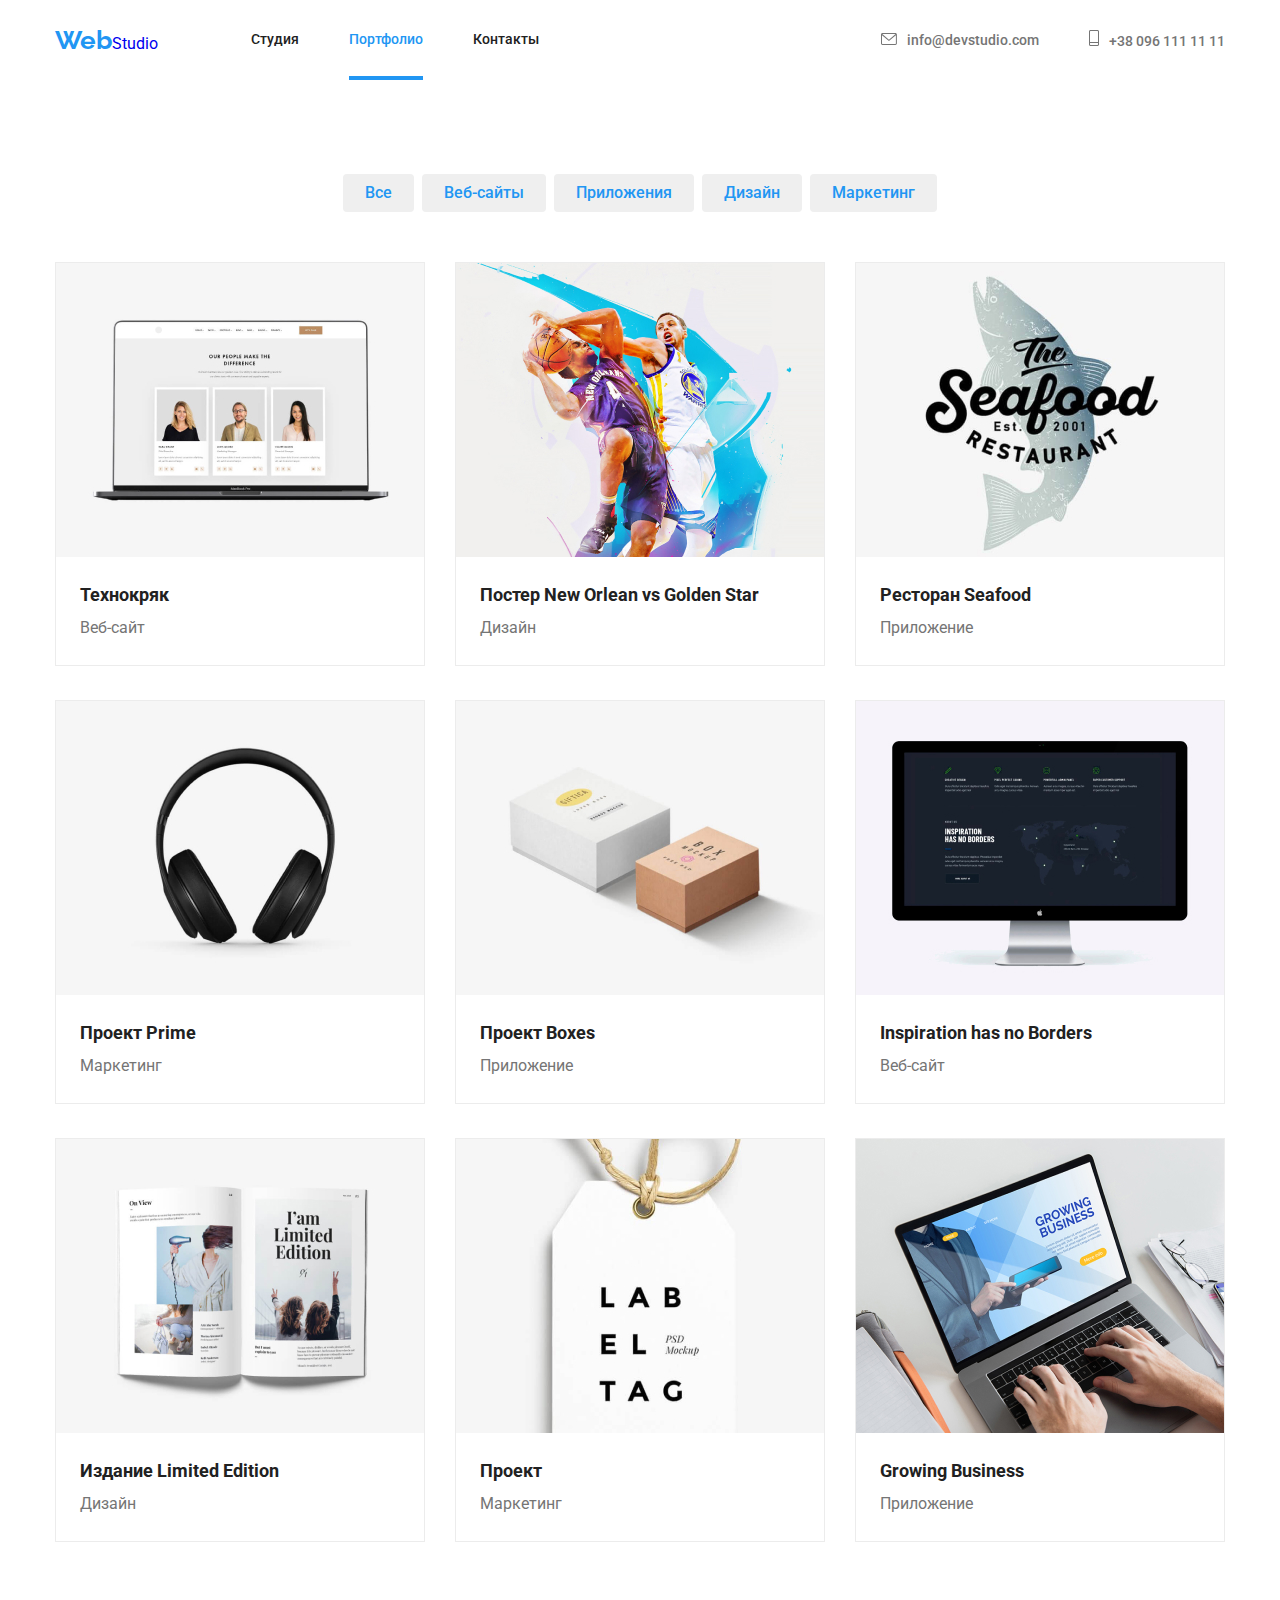
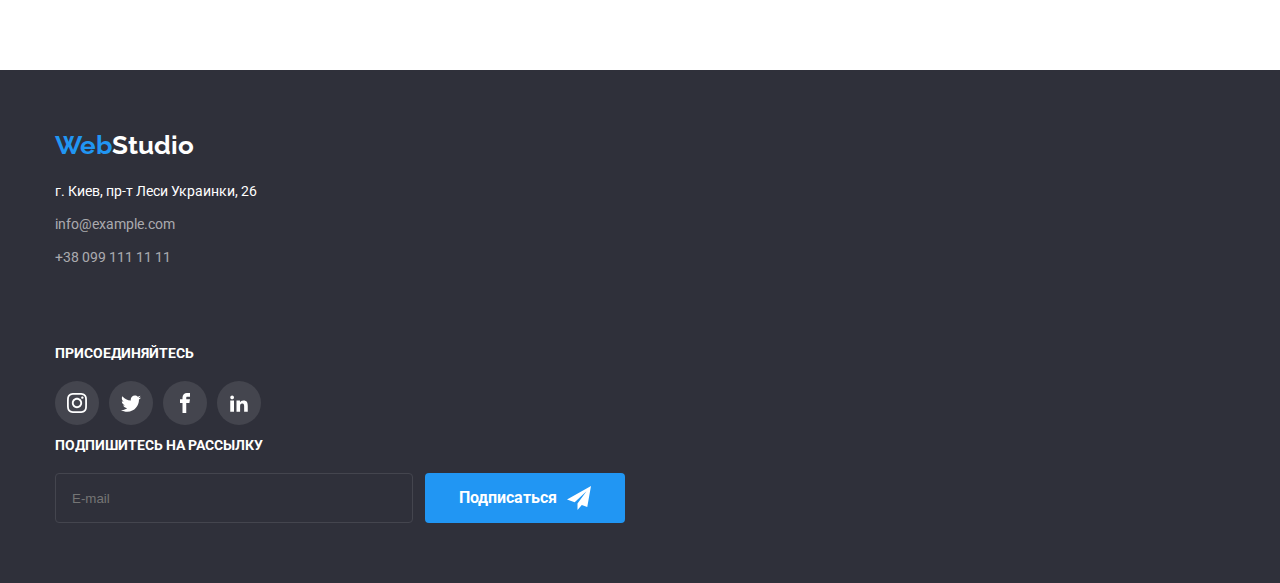
==== portfolio.html @ ac9d616e "first" ====
<!DOCTYPE html>
<html lang="ru">

<head>
    <meta charset="UTF-8" />
    <meta name="viewport" content="width=device-width, initial-scale=1.0" />
    <title>Document</title>
    <link
        href="https://fonts.googleapis.com/css2?family=Raleway:wght@700&family=Roboto:wght@400;500;700;900&display=swap"
        rel="stylesheet" />
    <link rel="stylesheet" href="./css/main.min.css" />
</head>

<body>
    <!--top line-->


    
    <header class="header-dec border-for-header">
        <div class="container">
            <div class="main-div">
                <!--почему если не задать наву сласс маин-див дисплей флекс не работает?-->
                <nav class="main-nav">
                    <a href="./index.html" class="nav" aria-label="логотип"><span class="accent-logo"
                            lang="en">Web</span><span class="logo" lang="en">Studio</span></a>

                    <ul class="site-nav list">
                        <li class="item">
                            <a href="./index.html" class="link">Студия</a></li>
                        <li class="item">
                            <a href="./portfolio.html" class="link current">Портфолио</a>
                        </li>
                        <li class="item">
                            <a href="" class="link">Контакты</a>
                        </li>
                    </ul>
                </nav>

                <address class="navigation list">

                    <ul class="links-main">
                        <li class="item">
                            <a href="mailto:info@devstudio.com" class="link">
                                <svg class="icon-for-header-svg-m">
                                    <use href="./img/svg/sprite.svg#mail"></use>
                                </svg>info@devstudio.com</a>
                        </li>
                        <li class="item">
                            <a href="tel:+380961111111" class="link">
                                <svg class="icon-for-header-svg-t">
                                    <use href="./img/svg/sprite.svg#tel"></use>
                                </svg>+38 096 111 11 11</a>
                        </li>
                    </ul>



                </address>
            </div>
        </div>

    </header>

    <main>

        <section class="buttons-section">
            <div class="container">
                <ul class="button">
                    <li class="title">
                        <button type="button" class="but">Все</button></li>
                    <li class="title">
                        <button type="button" class="but">Веб-сайты</button>
                    </li>
                    <li class="title">
                        <button type="button" class="but">Приложения</button>
                    </li>
                    <li class="title">
                        <button type="button" class="but">Дизайн</button>
                    </li>
                    <li class="title">
                        <button type="button" class="but">Маркетинг</button>
                    </li>
                </ul>

                <ul class="features-portfolio border-for-cards-portfolio">

                    <li class="features-li">
                        <div class="border-for-cards">

                            <div class="overlay">
                                <img src="./img/img-one.jpg" alt="Веб-сайт" width="370" height="294" />

                                <div class="text-cards-overlay">
                                    <p class="portfolio-text-for-cards">Технокряк это современная площадка
                                        распространения коронавируса. Компании используют
                                        эту платформу для цифрового
                                        шпионажа и атак на защищённые сервера конкурентов.</p>
                                </div>
                            </div>


                            <div class="padding-for-cards-port">
                                <h2 class="titles-function-port">Технокряк</h2>
                                <p class="text-elem">Веб-сайт</p>
                            </div>


                        </div>
                    </li>

                    <li class="features-li">
                        <div class="border-for-cards">

                            <img src="./img/img-two.jpg" alt="Дизайн" width="370" height="294" />
                            <div class="padding-for-cards-port">
                                <h2 class="titles-function-port">Постер <span lang="en">New Orlean vs Golden Star</span>
                                </h2>
                                <p class="text-elem">Дизайн</p>
                                <p></p>
                            </div>
                        </div>
                    </li>
                    <li class="features-li">
                        <div class="border-for-cards">

                            <img src="./img/img-third.jpg" alt="Ресторан Seafood" width="370" height="294" />
                            <div class="padding-for-cards-port">
                                <h2 class="titles-function-port">Ресторан <span lang="en">Seafood</span></h2>
                                <p class="text-elem">Приложение</p>
                                <p></p>
                            </div>
                        </div>
                    </li>


                    <li class="features-li">
                        <div class="border-for-cards">

                            <img src="./img/img-fo.jpg" alt="Проект Prime" width="370" height="294" />
                            <div class="padding-for-cards-port">
                                <h2 class="titles-function-port">Проект <span lang="en">Prime</span></h2>
                                <p class="text-elem">Маркетинг</p>
                                <p></p>
                            </div>
                        </div>
                    </li>
                    <li class="features-li">
                        <div class="border-for-cards">

                            <img src="./img/img-fi.jpg" alt="Boxes" width="370" height="294" />
                            <div class="padding-for-cards-port">
                                <h2 class="titles-function-port">Проект <span lang="en">Boxes</span></h2>
                                <p class="text-elem">Приложение</p>
                                <p></p>
                            </div>
                        </div>
                    </li>
                    <li class="features-li">
                        <div class="border-for-cards">

                            <img src="./img/img-six.jpg" alt="Веб-сайт" width="370" height="294" />
                            <div class="padding-for-cards-port">
                                <h2 class="titles-function-port" lang="en">Inspiration has no Borders</h2>
                                <p class="text-elem">Веб-сайт</p>
                                <p></p>
                            </div>
                        </div>
                    </li>

                    <li class="features-li">
                        <div class="border-for-cards">

                            <img src="./img/img-sev.jpg" alt="Издание Limited Edition" width="370" height="294" />
                            <div class="padding-for-cards-port">
                                <h2 class="titles-function-port">Издание <span lang="en">Limited Edition</span></h2>
                                <p class="text-elem">Дизайн</p>
                                <p></p>
                            </div>
                        </div>
                    </li>
                    <li class="features-li">
                        <div class="border-for-cards">

                            <img src="./img/img-eig.jpg" alt="Проект LAB" width="370" height="294" />
                            <div class="padding-for-cards-port">
                                <h2 class="titles-function-port">Проект</h2>
                                <p class="text-elem">Маркетинг</p>
                                <p></p>
                            </div>
                        </div>
                    </li>
                    <li class="features-li">
                        <div class="border-for-cards">

                            <img src="./img/img-nin.jpg" alt="Growing Business" width="370" height="294" />
                            <div class="padding-for-cards-port">
                                <h2 class="titles-function-port" lang="en">Growing Business</h2>
                                <p class="text-elem">Приложение</p>
                                <p></p>
                            </div>
                        </div>
                    </li>
                </ul>
            </div>
        </section>

    </main>

    <!--page footer-->

<footer class="footer">
    <div class="container">
        <div class="two-colons-footer">
            <div class="decor-footer-logo">
                <a href="./index.html" class="nav"><span class="accent-logo" lang="en">Web</span><span class="logotip"
                        lang="en">Studio</span></a>

                <!--contact container-->
                <div class="box-for-footer">
                    <address class="footer-addr">
                        <ul class="foot-main">
                            <li class="footer-li">г. Киев, пр-т Леси Украинки, 26</li>
                            <li class="footer-li">
                                <a href="mailto:info@example.com" class="footer-link">info@example.com</a>
                            </li>
                            <li class="footer-li">
                                <a href="tel:+380991111111" class="footer-link">+38 099 111 11 11</a>
                            </li>
                        </ul>
                    </address>
                </div>
            </div>

            <div class="footer-box-links">


                <h2 class="join-us-footer">Присоединяйтесь</h2>
                <ul class="social-list-footer">

                    <li class="social-list-item">
                        <a href="#" class="social-list-item-footer-links social-footer-link-instagram">
                            <svg class="social-list-footer-svg">
                                <use href="./img/svg/sprite.svg#icon-instagram"></use>

                            </svg>
                        </a>
                    </li>

                    <li class="social-list-item">
                        <a href="#" class="social-list-item-footer-links social-footer-link-twitter">
                            <svg class="social-list-footer-svg">

                                <use href="./img/svg/sprite.svg#icon-twitter"></use>

                            </svg>
                        </a>
                    </li>

                    <li class="social-list-item">
                        <a href="#" class="social-list-item-footer-links social-footer-link-facebook">
                            <svg class="social-list-footer-svg">

                                <use href="./img/svg/sprite.svg#icon-facebook"></use>

                            </svg>
                        </a>
                    </li>

                    <li class="social-list-item">
                        <a href="#" class="social-list-item-footer-links social-footer-link-linkedin2">
                            <svg class="social-list-footer-svg">

                                <use href="./img/svg/sprite.svg#icon-linkedin2"></use>

                            </svg>
                        </a>
                    </li>
                </ul>

            </div>

            <div>
                <h2 class="join-us-footer-email">Подпишитесь на рассылку</h2>
                <form action="#" class="email-form-foot">

                    <label for="mail"></label>
                    <input type="email" class="contact-form-email" name="mail" id="mail" placeholder="E-mail" />


                    <button type="submit" class="button-form-foot but-foot">Подписаться
                        <svg class="icon-for-form-foot">
                            <use href="./img/svg/sprite.svg#plane"></use>
                        </svg>
                    </button>

                </form>
            </div>



        </div>
    </div>
</footer>

</body>

</html>
---- css/main.min.css ----
*{padding:0;margin:0}*,*:before,*:after{box-sizing:border-box}nav,footer,header,aside{display:block}img{display:block}body{color:#757575;background-color:#fff;font-family:Roboto, sans-serif}ul{list-style:none}.main-nav{display:flex;align-items:center;margin-right:auto}.nav{text-decoration:none}.nav .accent-logo{color:#2196f3;font-family:Raleway, sans-serif;font-weight:700;font-size:26px;line-height:1.19;text-decoration:none}.logotip{color:#fff;font-family:Raleway, sans-serif;font-weight:700;font-size:26px;line-height:1.19;text-decoration:none}@media screen and (min-width: 480px){.main-nav{width:480px}.nav{width:480px}.logotip{width:480px}.accent-logo{width:480px}}.main-div{display:flex;align-items:center;margin-right:auto}.site-nav .link{display:block;color:#212121;font-family:inherit;font-weight:500;font-size:14px;line-height:1.14;text-decoration:none;padding-top:32px;transition:all 250ms cubic-bezier(0.4, 0, 0.2, 1)}.site-nav .link:hover,.site-nav .link:focus{color:#2196f3}.site-nav .link.current{color:#2196f3}.site-nav .link.current::after{display:block;content:"";height:4px;width:100%;background-color:#2196f3;margin:0 auto;margin-top:28px;transition:all 250ms cubic-bezier(0.4, 0, 0.2, 1)}.navigation{margin-left:auto}.navigation .link{color:#757575;font-family:inherit;font-weight:500;font-size:14px;line-height:1.14;text-decoration:none;font-style:normal;transition:all 250ms cubic-bezier(0.4, 0, 0.2, 1)}.navigation .link:hover,.navigation .link:focus{color:#2196f3}.navigation.link.current{color:#2196f3}.site-nav{display:flex;margin-left:93px}.site-nav .item+.item{margin-left:50px}.links-main{display:flex;align-items:center}.links-main .item+.item{padding-left:50px}.icon-for-header-svg-m{width:16px;height:12px;margin-right:10px;fill:#757575;transition:all 250ms cubic-bezier(0.4, 0, 0.2, 1)}.icon-for-header-svg-t{width:10px;height:16px;margin-right:10px;fill:#757575;transition:all 250ms cubic-bezier(0.4, 0, 0.2, 1)}.link:hover .icon-for-header-svg-m{fill:#2196f3}.link:hover .icon-for-header-svg-t{fill:#2196f3}.heading{background-color:#2f303a;box-sizing:border-box;height:600px;padding-top:200px;padding-bottom:280px}.overlay-head{flex-grow:1;max-width:100%;height:auto;margin-left:auto;margin-right:auto;background-color:#2f303a;outline:1px solid #212121;background-image:linear-gradient(rgba(47,48,58,0.4), rgba(47,48,58,0.4)),url("../img/remade-tel/header-img.jpg");background-repeat:no-repeat;background-size:cover}@media not all, screen and (min-resolution: 192dpi) and (min-width: 480px), screen and (min-resolution: 2dppx) and (min-width: 480px){.overlay-head{background-image:linear-gradient(rgba(47,48,58,0.4), rgba(47,48,58,0.4)),url("../img/remade-tel/header-img@2x.jpg")}}@media not all, screen and (min-resolution: 96dpi) and (min-width: 480px), screen and (min-resolution: 1dppx) and (min-width: 480px){.overlay-head{background-image:linear-gradient(rgba(47,48,58,0.4), rgba(47,48,58,0.4)),url("../img/remade-tel/header-we-img.webp")}}@media not all, screen and (min-resolution: 192dpi) and (min-width: 480px), screen and (min-resolution: 2dppx) and (min-width: 480px){.overlay-head{background-image:linear-gradient(rgba(47,48,58,0.4), rgba(47,48,58,0.4)),url("../img/remade-tel/header-web-img@2x.webp")}}@media not all, screen and (min-resolution: 192dpi) and (min-width: 768px), screen and (min-resolution: 2dppx) and (min-width: 768px){.overlay-head{background-image:linear-gradient(rgba(47,48,58,0.4), rgba(47,48,58,0.4)),url("../img/tablet/header.jpg")}}@media not all, screen and (min-resolution: 192dpi) and (min-width: 768px), screen and (min-resolution: 2dppx) and (min-width: 768px){.overlay-head{background-image:linear-gradient(rgba(47,48,58,0.4), rgba(47,48,58,0.4)),url("../img/tablet/heade@2x.jpg")}}@media not all, screen and (min-resolution: 192dpi) and (min-width: 768px), screen and (min-resolution: 2dppx) and (min-width: 768px){.overlay-head{background-image:linear-gradient(rgba(47,48,58,0.4), rgba(47,48,58,0.4)),url("../img/tablet/header-w.webp")}}@media not all, screen and (min-resolution: 192dpi) and (min-width: 768px), screen and (min-resolution: 2dppx) and (min-width: 768px){.overlay-head{background-image:linear-gradient(rgba(47,48,58,0.4), rgba(47,48,58,0.4)),url("../img/tablet/header-w@2x.webp")}}@media not all, screen and (min-resolution: 192dpi) and (min-width: 1200px), screen and (min-resolution: 2dppx) and (min-width: 1200px){.overlay-head{background-image:linear-gradient(rgba(47,48,58,0.4), rgba(47,48,58,0.4)),url("../img/desct-rem/head.jpg")}}@media not all, screen and (min-resolution: 192dpi) and (min-width: 1200px), screen and (min-resolution: 2dppx) and (min-width: 1200px){.overlay-head{background-image:linear-gradient(rgba(47,48,58,0.4), rgba(47,48,58,0.4)),url("../img/desct-rem/head-w.webp")}}@media not all, screen and (min-resolution: 192dpi) and (min-width: 1200px), screen and (min-resolution: 2dppx) and (min-width: 1200px){.overlay-head{background-image:linear-gradient(rgba(47,48,58,0.4), rgba(47,48,58,0.4)),url("../img/desct-rem/header@2x.jpg")}}@media not all, screen and (min-resolution: 192dpi) and (min-width: 1200px), screen and (min-resolution: 2dppx) and (min-width: 1200px){.overlay-head{background-image:linear-gradient(rgba(47,48,58,0.4), rgba(47,48,58,0.4)),url("../img/desct-rem/head-w@2x.webp")}}.container{margin-left:auto;margin-right:auto;padding-left:15px;padding-right:15px}@media screen and (min-width: 480px){.container{width:480px}}@media screen and (min-width: 768px){.container{width:768px}}@media screen and (min-width: 1200px){.container{width:1200px}}.color-white{color:#fff;font-weight:900;font-size:44px;line-height:1.36;text-align:center;text-transform:uppercase;margin-bottom:30px}.button-studio{color:#fff;background-color:#2196f3;font-weight:700;font-size:16px;line-height:1.87;border:0px;border-radius:4px;padding:10px 32px;text-align:center;margin-top:30px;display:block;margin:auto}.backdrop{position:fixed;top:0;left:0;width:100%;height:100%;background-color:rgba(0,0,0,0.2);transition:all 250ms cubic-bezier(0.4, 0, 0.2, 1);z-index:1}.modal{position:absolute;top:50%;left:50%;transform:translate(-50%, -50%);width:528px;height:581px;border-radius:4px;background-color:#fff;box-shadow:0px 1px 3px rgba(0,0,0,0.12),0px 1px 1px rgba(197,121,121,0.14),0px 2px 1px rgba(0,0,0,0.2);padding:40px}.modal .close-modal{position:absolute;top:8px;right:8px;width:30px;height:30px;background-color:transparent;border:1px solid rgba(0,0,0,0.2);border-radius:50%;cursor:pointer}.icon-for-button-studio{width:11px;height:11px;top:3px;left:4px;fill:#212121}.close-modal:hover .icon-for-button-studio{fill:#2196f3}.is-hidden{opacity:0;visibility:hidden;pointer-events:none}.cap-for-form-head{font-weight:700;font-size:20px;line-height:1.15;text-align:center;letter-spacing:0.03em;color:#212121;width:100%;margin-bottom:30px}.modal-form{display:flex;flex-direction:column;top:-20px;left:0}.modal-form-field{position:relative;margin-bottom:10px}.modal-form-input-label{position:relative;font-family:inherit;font-size:12px;line-height:1.418;letter-spacing:0.1em;margin-bottom:4px;display:block}.modal-form-input-label:hover .modal-form-icon{fill:#2196f3}.modal-form-input-label:focus .modal-form-icon{fill:#2196f3}.modal-form-icon{position:absolute;top:20px;left:12px;transform:translateY(100%)}.modal-form-input{width:448px;height:40px;padding-left:42px;border-radius:4px;border:1px solid rgba(33,33,33,0.2);top:0;left:0}.modal-form-input:hover,.modal-form-input:focus{border-color:#2196f3;outline:none}.modal-form-input:focus+.modal-form-icon{fill:#2196f3}.modal-form-input:focus ~ .modal-form-icon svg{fill:#2196f3}.modal-form-message:focus{outline:none}.modal-form-message{width:100%;height:120px;resize:none;border:1px solid rgba(33,33,33,0.2);border-radius:4px;padding:12px 16px}.modal-form-check:before{display:block;content:"";width:16px;height:15px;border:1px solid #2196f3}.modal-form-label-check::before{content:"";display:block;width:16px;height:15px;border:1px solid #000}.modal-form-check:checked+.modal-form-label-check::before{background-image:url("../img/svg/icon-check.png")}.modal-form-label-check{font-size:14px;font-weight:400;line-height:1.714}.modal-form-label-check{display:flex}.modal-agree{margin-left:7px;display:block}.button-modal-form{color:#fff;font-weight:700;font-size:16px;line-height:1.875;width:200px;height:50px;border:1px solid #2196f3;border-radius:4px;background:#2196f3;box-shadow:0px 4px 4px rgba(0,0,0,0.15);border-radius:4px;align-items:center;margin-top:30px;display:block;margin:auto;margin-top:30px}.modal-form-icon-gal:focus{fill:#fff;background-color:#2196f3}.visually-hidden{visibility:hidden;position:absolute}.main-features{padding-top:60px}.icons-benefits-four{display:flex;justify-content:center;align-items:center;align-content:center;height:120px;background-color:#f5f4fa;border:1px solid #f5f4fa;border-radius:4px;margin-bottom:30px;transition:all 250ms cubic-bezier(0.4, 0, 0.2, 1)}.icons-benefits-four:hover{border:2px solid #2196f3}.icons-benefits-four:hover svg{fill:#2196f3}.our-work-features .work-features-title{font-weight:700;font-size:14px;line-height:1.14;text-transform:uppercase;text-align:center;color:#212121}.benefits .work-features-title{margin-bottom:10px}.our-work-features .text{font-weight:400;font-size:14px;line-height:1.71;letter-spacing:0.03em}.text{height:75px;color:#757575}.bgc-benef{background-color:#fff}@media screen and (max-width: 480px){.main-features{max-width:450px}.icons-benefits-four{width:480px}.work-features-title{width:480px}.text{width:480px}}@media screen and (min-width: 768px){.main-features{width:768px}.our-work-features{display:flex;flex-wrap:wrap}.benefits{margin-right:30px}}@media (max-width: 1199px){.about-work-section{display:none}}.about-work-section{padding-top:94px;padding-bottom:94px}.image-work{position:relative;width:100%}.work-section-artic{text-transform:uppercase;font-weight:700;font-size:14px;color:#fff;position:absolute;left:0;width:100%;height:70px;bottom:0;background:rgba(47,48,58,0.8);display:flex;align-items:center;justify-content:center}.what-we-do-ul{display:flex}.what-we-do-ul .what-we-do-li+.what-we-do-li{padding-left:30px}.section-title{color:#212121;font-weight:700;font-size:36px;line-height:1.6;text-align:center;padding-bottom:50px}@media screen and (min-width: 480px){.section-title{width:480px}}.bgc-our-team{background-color:#f5f4fa;padding-top:60px;padding-bottom:60px}.team{color:#212121;font-weight:500;font-size:16px;line-height:1.18;text-align:center;margin-bottom:10px}.team-padding{border-left:1px solid #ececec;border-right:1px solid #ececec;border-bottom:1px solid #ececec;border-radius:4px;background-color:#fff;padding-top:30px;padding-bottom:30px;box-sizing:border-box;height:168px;padding-left:32px;padding-right:32px;box-shadow:0px 1px 3px rgba(0,0,0,0.12),0px 1px 1px rgba(0,0,0,0.14),0px 2px 1px rgba(0,0,0,0.2);transition:all 250ms cubic-bezier(0.4, 0, 0.2, 1)}.description-team{font-size:16px;line-height:1.18;text-align:center;margin-bottom:16px}@media screen and (min-width: 480px){.bgc-our-team{width:480px}.our-team-li{width:450px}-padding{width:450px}}.social-list{display:flex;justify-content:center}.social-list-svg{width:20px;height:20px}.social-list-item-links{display:flex;justify-content:center;align-items:center;width:44px;height:44px;border-radius:50%;background-color:#fff;transition:all 250ms cubic-bezier(0.4, 0, 0.2, 1)}.social-list-item-links:hover,.social-list-item-links:focus{fill:#fff;background-color:#2196f3}.social-list-item-links:hover svg{fill:#fff}.social-list-item-link-instagram{fill:#afb1b8}.social-list-item-link-twitter{fill:#afb1b8}.social-list-item-link-facebook{fill:#afb1b8}.social-list-item-link-linkedin2{fill:#afb1b8}@media screen and (min-width: 480px){.social-list{width:480px}}.section-title-clients{color:#212121;font-weight:700;font-size:36px;line-height:1.171;text-align:center;padding-bottom:50px}.our-clients{background-color:#fff;padding-top:60px;padding-bottom:60px}.our-clients-ul{display:flex}.our-clients-ul .our-clients-li+.our-clients-li{margin-left:30px;margin-bottom:30px}.our-clients-li{display:flex;border:1px solid #afb1b8;border-radius:4px;background-color:#fff;box-sizing:border-box;height:90px;transition:all 250ms cubic-bezier(0.4, 0, 0.2, 1)}.our-clients-li:hover{border:1px solid #2196f3;transition:all 250ms cubic-bezier(0.4, 0, 0.2, 1)}.our-clients-li:hover svg{fill:#2196f3;transition:all 250ms cubic-bezier(0.4, 0, 0.2, 1)}@media screen and (min-width: 480px){.section-title-clients{width:480px}.our-clients{width:480px}}.foot-main{box-sizing:border-box;width:232px;height:105px;align-items:center}.footer{background-color:#2f303a;text-decoration:none;list-style:none;box-sizing:border-box;padding-top:60px;padding-bottom:60px;display:flex}.footer-addr{color:#fff;font-size:14px;line-height:1.71;font-style:normal}.footer-link{color:rgba(255,255,255,0.6);font-size:14px;line-height:1.71;text-decoration:none;list-style:none}.footer-li:first-child{margin-top:20px}.footer-li{margin-top:9px}.footer-tel{margin-top:9px}.join-us-footer{color:#fff;font-weight:700;font-size:14px;line-height:1.142;text-transform:uppercase;display:flex;align-items:center;margin-bottom:20px;padding-top:60px}.social-list-footer{display:flex;justify-content:center;align-items:center;margin-right:auto}.social-list-footer-svg{width:20px;height:20px}.social-list-footer .social-list-item+.social-list-item{margin-left:10px}.social-list-item-footer-links{display:flex;justify-content:center;align-items:center;width:44px;height:44px;border-radius:50%;background-color:#44454e;transition:all 250ms cubic-bezier(0.4, 0, 0.2, 1)}.social-list-item-footer-links:hover svg{fill:#fff}.social-footer-link-instagram{fill:#fff}.social-footer-link-twitter{fill:#fff}.social-footer-link-facebook{fill:#fff}.social-footer-link-linkedin2{fill:#fff}.social-list-item-footer-links:hover,.social-list-item-footer-links:focus{fill:#fff;background-color:#2196f3}.two-colons-footer{display:flex;flex-wrap:wrap}.join-us-footer-email{color:#fff;font-weight:700;font-size:14px;line-height:1.142;text-transform:uppercase;display:flex;justify-content:center;margin-bottom:20px;padding-top:12px}.email-form-foot{display:flex}.contact-form-email{width:358px;min-height:50px;margin:auto;background-color:transparent;border:1px solid #44454e;border-radius:4px;align-items:flex-start;padding-left:16px;margin-right:12px;color:#fff}.button-form-foot{background-color:#2196f3;width:200px;min-height:50px;margin:0 auto;border:0px;border-radius:4px}.but-foot{justify-content:center;text-align:center;font-family:inherit;font-weight:700;color:#fff;font-size:16px;line-height:1.42;text-decoration:none;align-items:center;display:flex}.icon-for-form-foot{justify-content:center;text-align:center;width:24px;height:24px;margin-left:10px;fill:#fff}.join-us-footer-email{display:flex;flex-direction:column}@media screen and (min-width: 480px){.foot-main{width:480px}.two-colons-footer{width:480px}.join-us-footer-email{width:100%}}.but{display:block;border:0px;font-family:inherit;font-weight:500;color:#2196f3;font-size:16px;line-height:1.6;text-decoration:none;border:0px;text-align:center;border-radius:4px;padding:6px 22px;transition:all 250ms cubic-bezier(0.4, 0, 0.2, 1)}.button .but:hover,.button .but:focus{color:#fff;background-color:#2196f3;box-shadow:0px 3px 1px rgba(0,0,0,0.1),0px 1px 2px rgba(0,0,0,0.08),0px 2px 2px rgba(0,0,0,0.12)}.button.primary{color:#fff;background-color:#2196f3;box-shadow:0px 3px 1px rgba(0,0,0,0.1),0px 1px 2px rgba(0,0,0,0.08),0px 2px 2px rgba(0,0,0,0.12)}.buttons-section .button{display:flex;justify-content:center;padding-bottom:50px}.button .title+.title{margin-left:8px}.buttons-section{padding-top:94px;padding-bottom:94px}.border-for-header{border-bottom-width:1px solid #ececec}.features-portfolio .titles-function-port{font-size:18px;font-weight:700;line-height:2;text-transform:inherit;color:#212121}.text-elem{font-size:16px;line-height:1.87}.titles-function-port{color:#212121}.border-for-cards{display:inline-block;border:1px solid #ececec;width:370px;height:404px;background-color:#fff;overflow:hidden;transition:all 250ms cubic-bezier(0.4, 0, 0.2, 1)}.overlay{position:relative;overflow:hidden}.text-cards-overlay{position:absolute;width:100%;height:100%;top:0;left:0;opacity:0;transition:all 250ms cubic-bezier(0.4, 0, 0.2, 1);transform:translateY(100%);background-color:rgba(33,150,243,0.9);color:#fff}.features-li:hover .text-cards-overlay{transform:translateY(0);opacity:1}.padding-for-cards-port{padding-left:24px;padding-top:20px;padding-bottom:20px;padding-right:24px}.features-li:not(:nth-child(3n)){padding-right:30px;padding-bottom:30px}.border-for-cards:hover{box-shadow:0px 1px 1px rgba(0,0,0,0.12),0px 4px 4px rgba(0,0,0,0.06),1px 4px 6px rgba(0,0,0,0.16)}.features-portfolio{display:flex;flex-wrap:wrap}.portfolio-text-for-cards{box-sizing:border-box;font-family:inherit;font-size:18px;line-height:1.56;font-weight:400;padding-top:63px;padding-left:63px;padding-left:24px;padding-right:24px}
/*# sourceMappingURL=main.min.css.map */
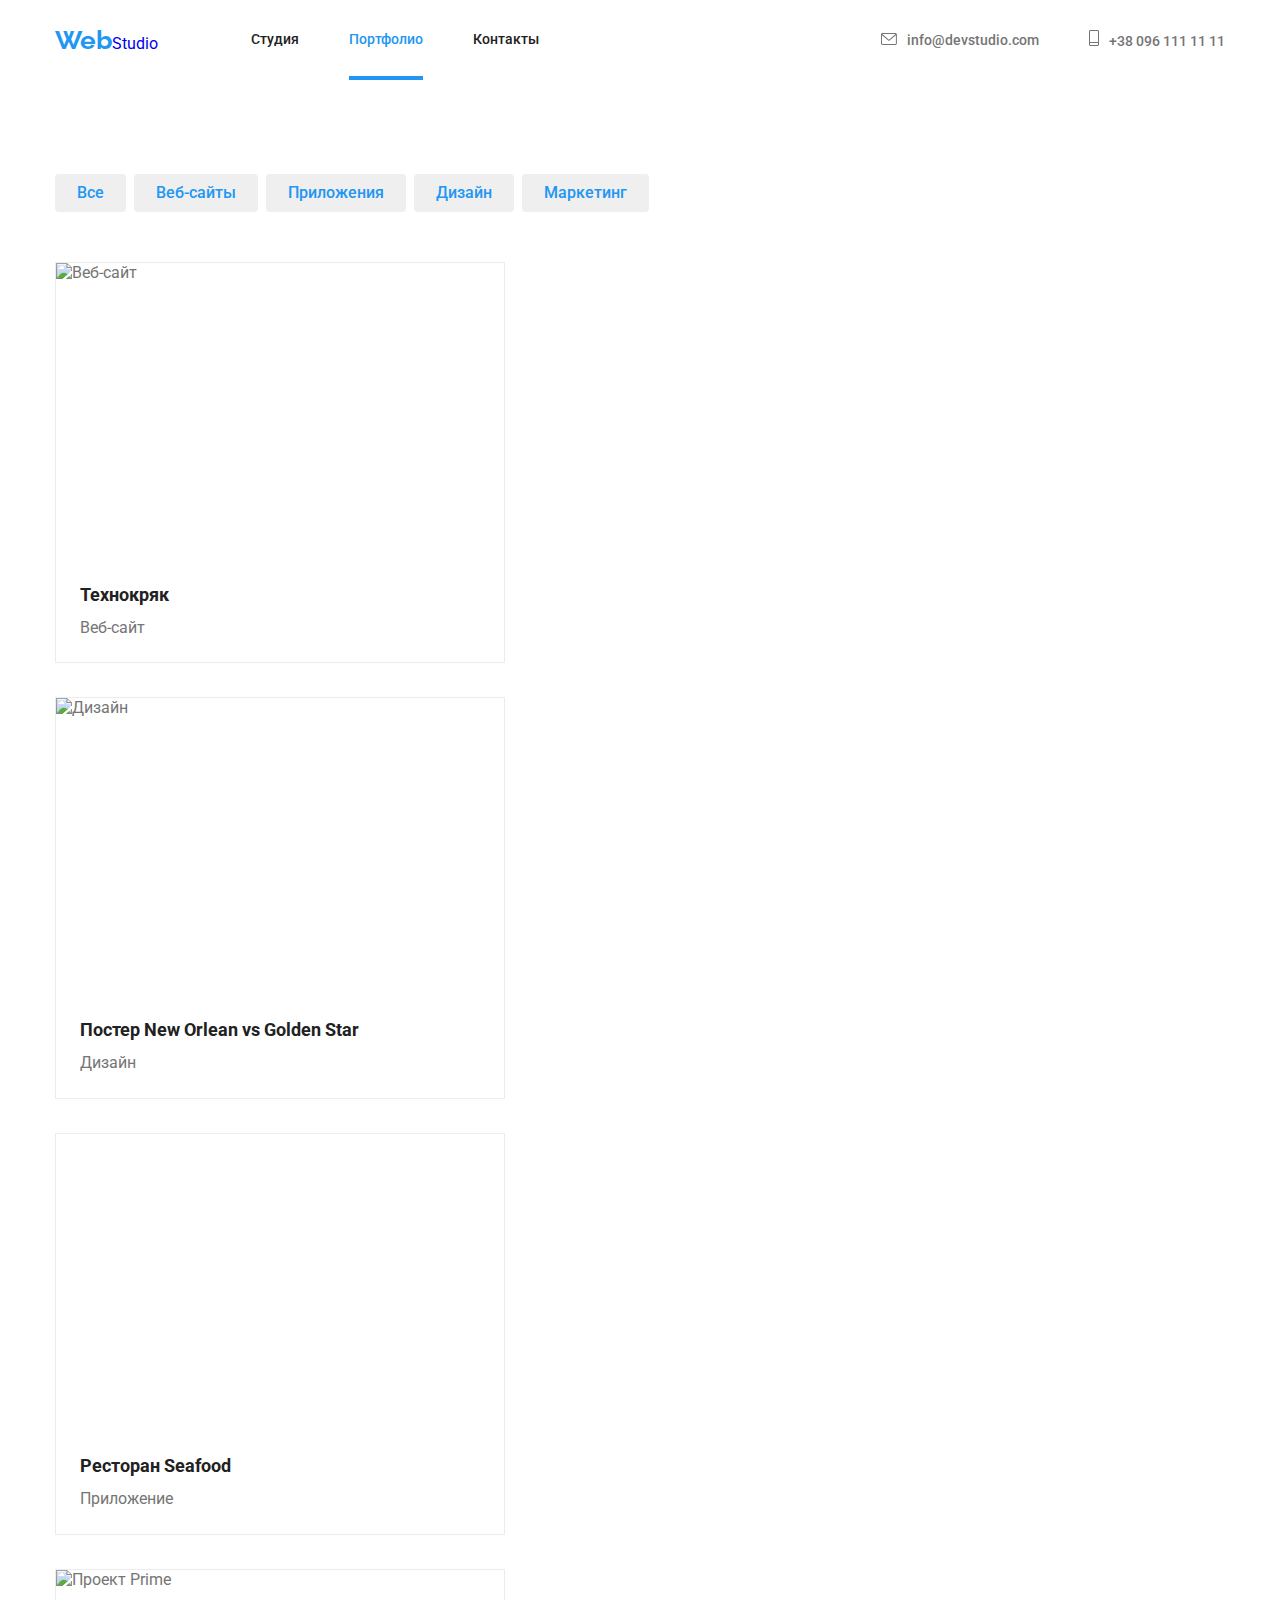
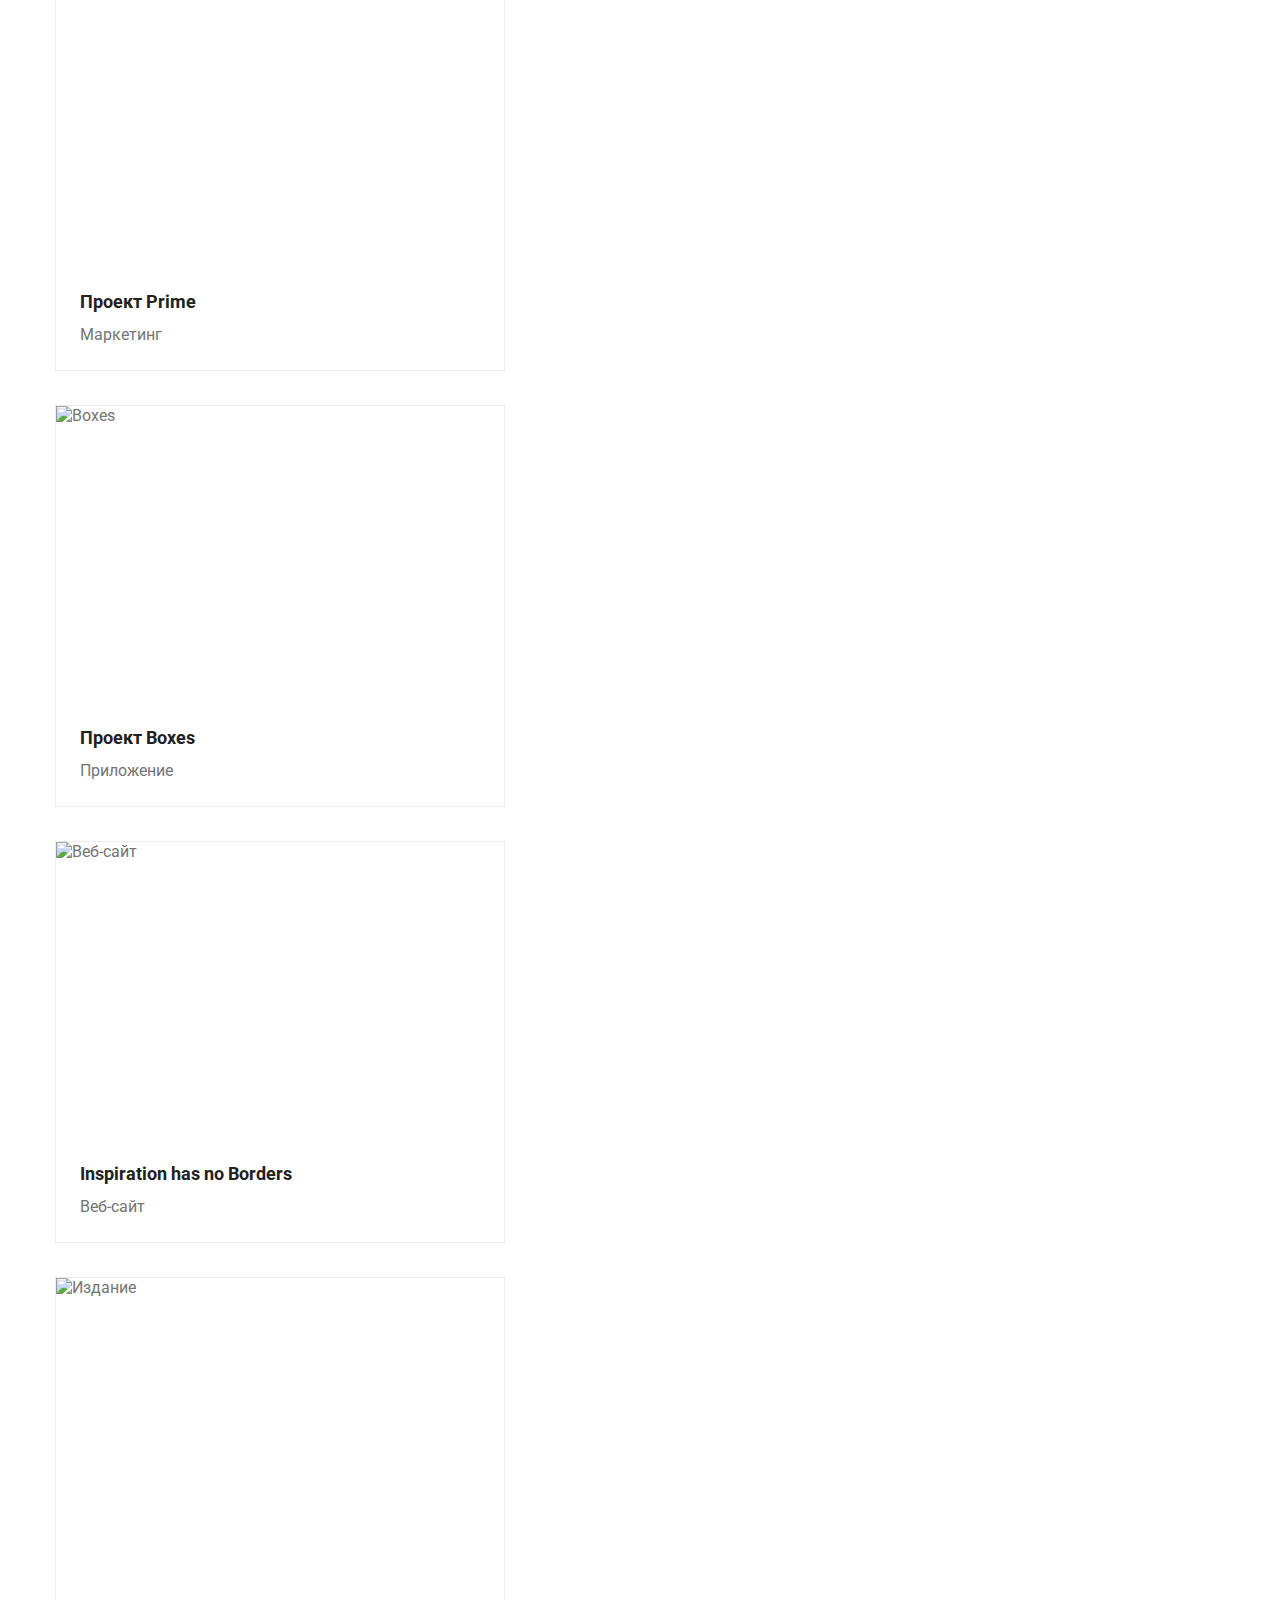
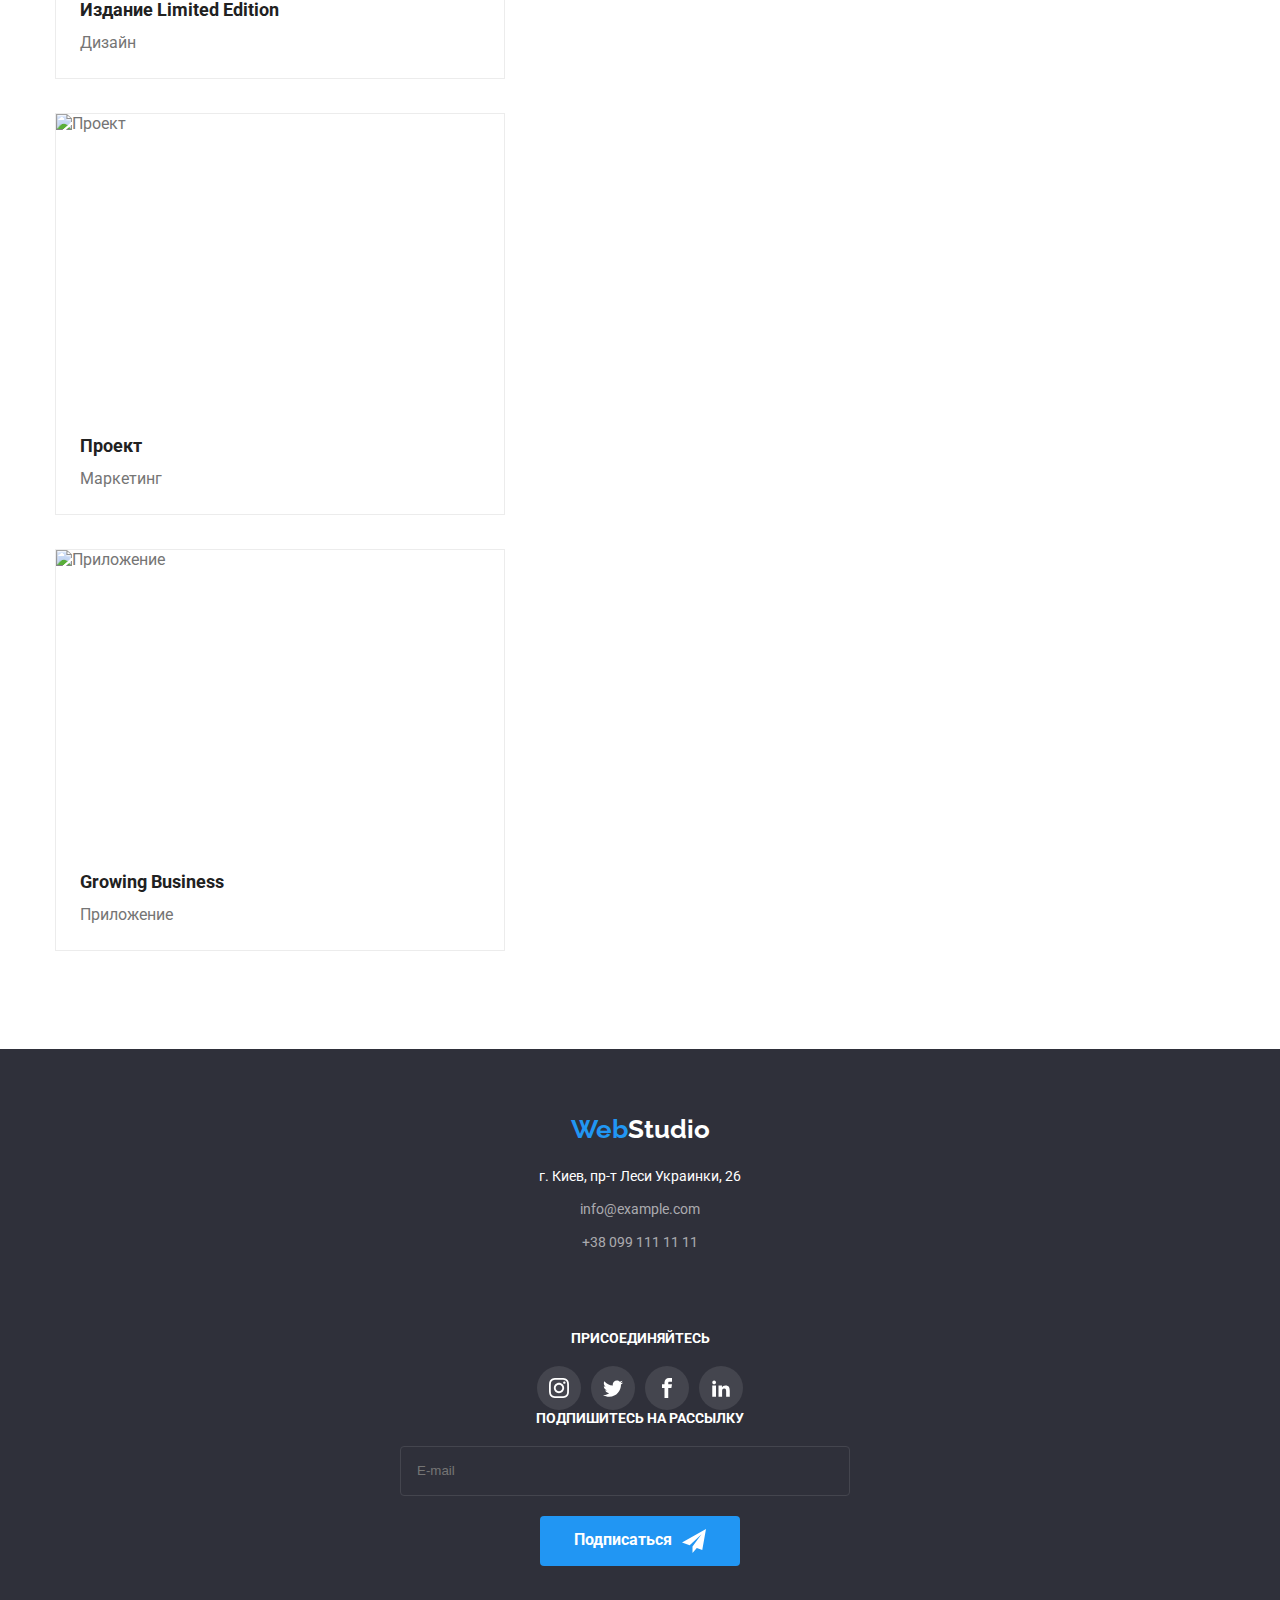
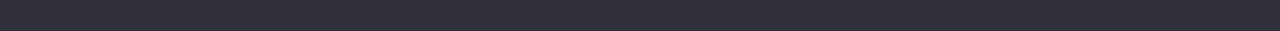
==== commit 709795c9: "mobile" ====
--- a/portfolio.html
+++ b/portfolio.html
@@ -88,7 +88,13 @@
                         <div class="border-for-cards">
 
                             <div class="overlay">
-                                <img src="./img/img-one.jpg" alt="Веб-сайт" width="370" height="294" />
+                                <picture>
+                                    <source srcset="./img/desct-rem/fird.jpg 1x, ./img/desct-rem/fird@2x.jpg 2x" media="(min-width: 1200px)">
+                                    <source srcset="./img/tablet/fip.jpg 1x, ./img/tablet/fip@2x.jpg 2x" media="(min-width: 768px)">
+                                    <source srcset="./img/remade-tel/firt.jpg 1x, ./img/remade-tel/firt@2x.jpg 2x" media="(min-width: 320px)">
+                                    <img src="./img/remade-tel/firt.jpg" alt="Веб-сайт" height="294" >
+                                </picture>
+                               <!--<img src="./img/img-one.jpg" alt="Веб-сайт" width="370" height="294" />--> 
 
                                 <div class="text-cards-overlay">
                                     <p class="portfolio-text-for-cards">Технокряк это современная площадка
@@ -111,7 +117,13 @@
                     <li class="features-li">
                         <div class="border-for-cards">
 
-                            <img src="./img/img-two.jpg" alt="Дизайн" width="370" height="294" />
+<picture>
+    <source srcset="./img/desct-rem/secd.jpg 1x, ./img/desct-rem/secd@2x.jpg 2x" media="(min-width: 1200px)">
+    <source srcset="./img/tablet/sep.jpg 1x, ./img/tablet/sep@2x.jpg 2x" media="(min-width: 768px)">
+    <source srcset="./img/remade-tel/sect.jpg 1x, ./img/remade-tel/sect@2x.jpg 2x" media="(min-width: 320px)">
+    <img src="./img/remade-tel/sect.jpg" alt="Дизайн" height="294">
+</picture>
+    <!--<img src="./img/img-two.jpg" alt="Дизайн" width="370" height="294" />-->                      
                             <div class="padding-for-cards-port">
                                 <h2 class="titles-function-port">Постер <span lang="en">New Orlean vs Golden Star</span>
                                 </h2>
@@ -123,7 +135,13 @@
                     <li class="features-li">
                         <div class="border-for-cards">
 
-                            <img src="./img/img-third.jpg" alt="Ресторан Seafood" width="370" height="294" />
+<picture>
+    <source srcset="./img/desct-rem/thd.jpg 1x, ./img/desct-rem/thd@2x.jpg 2x" media="(min-width: 1200px)">
+    <source srcset="./img/tablet/thp.jpg 1x, ./img/tablet/thp@2x.jpg 2x" media="(min-width: 768px)">
+    <source srcset="./img/remade-tel/tht.jpg 1x, ./img/remade-tel/tht@2x.jpg 2x" media="(min-width: 320px)">
+    <img src="./img/remade-tel/tht.jpg" alt="" height="294">
+</picture>
+    <!-- <img src="./img/img-third.jpg" alt="Ресторан Seafood" width="370" height="294" />-->                     
                             <div class="padding-for-cards-port">
                                 <h2 class="titles-function-port">Ресторан <span lang="en">Seafood</span></h2>
                                 <p class="text-elem">Приложение</p>
@@ -135,8 +153,14 @@
 
                     <li class="features-li">
                         <div class="border-for-cards">
-
-                            <img src="./img/img-fo.jpg" alt="Проект Prime" width="370" height="294" />
+<picture>
+    <source srcset="./img/desct-rem/fod.jpg 1x, ./img/desct-rem/fod@2x.jpg 2x" media="(min-width: 1200px)">
+    <source srcset="./img/tablet/fop.jpg 1x, ./img/tablet/fop@2x.jpg 2x" media="(min-width: 768px)">
+    <source srcset="./img/remade-tel/fot.jpg 1x, ./img/remade-tel/fot@2x.jpg 2x" media="(min-width: 320px)">
+    <img src="./img/remade-tel/fot.jpg" alt="Проект Prime" height="294">
+</picture>
+
+    <!-- <img src="./img/img-fo.jpg" alt="Проект Prime" width="370" height="294" />-->                    
                             <div class="padding-for-cards-port">
                                 <h2 class="titles-function-port">Проект <span lang="en">Prime</span></h2>
                                 <p class="text-elem">Маркетинг</p>
@@ -146,8 +170,13 @@
                     </li>
                     <li class="features-li">
                         <div class="border-for-cards">
-
-                            <img src="./img/img-fi.jpg" alt="Boxes" width="370" height="294" />
+<picture>
+    <source srcset="./img/desct-rem/fid.jpg 1x, ./img/desct-rem/fid@2x.jpg 2x" media="(min-width: 1200px)">
+    <source srcset="./img/tablet/fipp.jpg 1x, ./img/tablet/fipp@2x.jpg 2x" media="(min-width: 768px)">
+    <source srcset="./img/remade-tel/fit.jpg 1x, ./img/remade-tel/fit@2x.jpg 2x" media="(min-width: 320px)">
+    <img src="./img/remade-tel/fit.jpg" alt="Boxes" height="294">
+</picture>
+    <!-- <img src="./img/img-fi.jpg" alt="Boxes" width="370" height="294" />-->                     
                             <div class="padding-for-cards-port">
                                 <h2 class="titles-function-port">Проект <span lang="en">Boxes</span></h2>
                                 <p class="text-elem">Приложение</p>
@@ -157,8 +186,13 @@
                     </li>
                     <li class="features-li">
                         <div class="border-for-cards">
-
-                            <img src="./img/img-six.jpg" alt="Веб-сайт" width="370" height="294" />
+<picture>
+    <source srcset="./img/desct-rem/sid.jpg 1x, ./img/desct-rem/sid@2x.jpg 2x" media="(min-width: 1200px)">
+    <source srcset="./img/tablet/sip.jpg 1x, ./img/tablet/sip@2x.jpg 2x" media="(min-width: 768px)">
+    <source srcset="./img/remade-tel/sit.jpg 1x, ./img/remade-tel/sit@2x.jpg 2x" media="(min-width: 320px)">
+    <img src="./img/remade-tel/sit.jpg" alt="Веб-сайт" height="294">
+</picture>
+    <!--<img src="./img/img-six.jpg" alt="Веб-сайт" width="370" height="294" />-->                     
                             <div class="padding-for-cards-port">
                                 <h2 class="titles-function-port" lang="en">Inspiration has no Borders</h2>
                                 <p class="text-elem">Веб-сайт</p>
@@ -169,8 +203,13 @@
 
                     <li class="features-li">
                         <div class="border-for-cards">
-
-                            <img src="./img/img-sev.jpg" alt="Издание Limited Edition" width="370" height="294" />
+<picture>
+    <source srcset="./img/desct-rem/sevd.jpg 1x, ./img/desct-rem/sevd@2x.jpg 2x" media="(min-width: 1200px)">
+    <source srcset="./img/tablet/sepp.jpg 1x, ./img/tablet/sepp@2x.jpg 2x" media="(min-width: 768px)">
+    <source srcset="./img/remade-tel/set.jpg 1x, ./img/remade-tel/set@2x.jpg 2x" media="(min-width: 320px)">
+    <img src="./img/remade-tel/set.jpg" alt="Издание" height="294">
+</picture>
+    <!--<img src="./img/img-sev.jpg" alt="Издание Limited Edition" width="370" height="294" />-->                      
                             <div class="padding-for-cards-port">
                                 <h2 class="titles-function-port">Издание <span lang="en">Limited Edition</span></h2>
                                 <p class="text-elem">Дизайн</p>
@@ -180,8 +219,13 @@
                     </li>
                     <li class="features-li">
                         <div class="border-for-cards">
-
-                            <img src="./img/img-eig.jpg" alt="Проект LAB" width="370" height="294" />
+<picture>
+    <source srcset="./img/desct-rem/eid.jpg 1x, ./img/desct-rem/eid@2x.jpg 2x" media="(min-width: 1200px)">
+    <source srcset="./img/tablet/eip.jpg 1x, ./img/tablet/eip@2x.jpg 2x" media="(min-width: 768px)">
+    <source srcset="./img/remade-tel/eit.jpg 1x, ./img/remade-tel/eit@2x.jpg 2x" media="(min-width: 320px)">
+    <img src="./img/remade-tel/eit.jpg" alt="Проект" height="294">
+</picture>
+    <!--<img src="./img/img-eig.jpg" alt="Проект LAB" width="370" height="294" />-->                      
                             <div class="padding-for-cards-port">
                                 <h2 class="titles-function-port">Проект</h2>
                                 <p class="text-elem">Маркетинг</p>
@@ -191,8 +235,13 @@
                     </li>
                     <li class="features-li">
                         <div class="border-for-cards">
-
-                            <img src="./img/img-nin.jpg" alt="Growing Business" width="370" height="294" />
+<picture>
+    <source srcset="./img/desct-rem/ned.jpg 1x, ./img/desct-rem/ned@2x.jpg 2x" media="(min-width: 1200px)">
+    <source srcset="./img/tablet/nip.jpg 1x, ./img/tablet/nip@2x.jpg 2x" media="(min-width: 768px)">
+    <source srcset="./img/remade-tel/nit.jpg 1x, ./img/remade-tel/nit@2x.jpg 2x" media="(min-width: 320px)">
+    <img src="./img/remade-tel/nit.jpg" alt="Приложение" height="294">
+</picture>
+    <!-- <img src="./img/img-nin.jpg" alt="Growing Business" width="370" height="294" />-->                     
                             <div class="padding-for-cards-port">
                                 <h2 class="titles-function-port" lang="en">Growing Business</h2>
                                 <p class="text-elem">Приложение</p>
@@ -212,9 +261,10 @@
     <div class="container">
         <div class="two-colons-footer">
             <div class="decor-footer-logo">
-                <a href="./index.html" class="nav"><span class="accent-logo" lang="en">Web</span><span class="logotip"
+            <div class="logo-foot">
+                <a href="./index.html" class="nav-foot"><span class="accent-logo-foot" lang="en">Web</span><span class="logotip"
                         lang="en">Studio</span></a>
-
+            </div>
                 <!--contact container-->
                 <div class="box-for-footer">
                     <address class="footer-addr">
--- a/css/main.min.css
+++ b/css/main.min.css
@@ -1,2 +1,2 @@
-*{padding:0;margin:0}*,*:before,*:after{box-sizing:border-box}nav,footer,header,aside{display:block}img{display:block}body{color:#757575;background-color:#fff;font-family:Roboto, sans-serif}ul{list-style:none}.main-nav{display:flex;align-items:center;margin-right:auto}.nav{text-decoration:none}.nav .accent-logo{color:#2196f3;font-family:Raleway, sans-serif;font-weight:700;font-size:26px;line-height:1.19;text-decoration:none}.logotip{color:#fff;font-family:Raleway, sans-serif;font-weight:700;font-size:26px;line-height:1.19;text-decoration:none}@media screen and (min-width: 480px){.main-nav{width:480px}.nav{width:480px}.logotip{width:480px}.accent-logo{width:480px}}.main-div{display:flex;align-items:center;margin-right:auto}.site-nav .link{display:block;color:#212121;font-family:inherit;font-weight:500;font-size:14px;line-height:1.14;text-decoration:none;padding-top:32px;transition:all 250ms cubic-bezier(0.4, 0, 0.2, 1)}.site-nav .link:hover,.site-nav .link:focus{color:#2196f3}.site-nav .link.current{color:#2196f3}.site-nav .link.current::after{display:block;content:"";height:4px;width:100%;background-color:#2196f3;margin:0 auto;margin-top:28px;transition:all 250ms cubic-bezier(0.4, 0, 0.2, 1)}.navigation{margin-left:auto}.navigation .link{color:#757575;font-family:inherit;font-weight:500;font-size:14px;line-height:1.14;text-decoration:none;font-style:normal;transition:all 250ms cubic-bezier(0.4, 0, 0.2, 1)}.navigation .link:hover,.navigation .link:focus{color:#2196f3}.navigation.link.current{color:#2196f3}.site-nav{display:flex;margin-left:93px}.site-nav .item+.item{margin-left:50px}.links-main{display:flex;align-items:center}.links-main .item+.item{padding-left:50px}.icon-for-header-svg-m{width:16px;height:12px;margin-right:10px;fill:#757575;transition:all 250ms cubic-bezier(0.4, 0, 0.2, 1)}.icon-for-header-svg-t{width:10px;height:16px;margin-right:10px;fill:#757575;transition:all 250ms cubic-bezier(0.4, 0, 0.2, 1)}.link:hover .icon-for-header-svg-m{fill:#2196f3}.link:hover .icon-for-header-svg-t{fill:#2196f3}.heading{background-color:#2f303a;box-sizing:border-box;height:600px;padding-top:200px;padding-bottom:280px}.overlay-head{flex-grow:1;max-width:100%;height:auto;margin-left:auto;margin-right:auto;background-color:#2f303a;outline:1px solid #212121;background-image:linear-gradient(rgba(47,48,58,0.4), rgba(47,48,58,0.4)),url("../img/remade-tel/header-img.jpg");background-repeat:no-repeat;background-size:cover}@media not all, screen and (min-resolution: 192dpi) and (min-width: 480px), screen and (min-resolution: 2dppx) and (min-width: 480px){.overlay-head{background-image:linear-gradient(rgba(47,48,58,0.4), rgba(47,48,58,0.4)),url("../img/remade-tel/header-img@2x.jpg")}}@media not all, screen and (min-resolution: 96dpi) and (min-width: 480px), screen and (min-resolution: 1dppx) and (min-width: 480px){.overlay-head{background-image:linear-gradient(rgba(47,48,58,0.4), rgba(47,48,58,0.4)),url("../img/remade-tel/header-we-img.webp")}}@media not all, screen and (min-resolution: 192dpi) and (min-width: 480px), screen and (min-resolution: 2dppx) and (min-width: 480px){.overlay-head{background-image:linear-gradient(rgba(47,48,58,0.4), rgba(47,48,58,0.4)),url("../img/remade-tel/header-web-img@2x.webp")}}@media not all, screen and (min-resolution: 192dpi) and (min-width: 768px), screen and (min-resolution: 2dppx) and (min-width: 768px){.overlay-head{background-image:linear-gradient(rgba(47,48,58,0.4), rgba(47,48,58,0.4)),url("../img/tablet/header.jpg")}}@media not all, screen and (min-resolution: 192dpi) and (min-width: 768px), screen and (min-resolution: 2dppx) and (min-width: 768px){.overlay-head{background-image:linear-gradient(rgba(47,48,58,0.4), rgba(47,48,58,0.4)),url("../img/tablet/heade@2x.jpg")}}@media not all, screen and (min-resolution: 192dpi) and (min-width: 768px), screen and (min-resolution: 2dppx) and (min-width: 768px){.overlay-head{background-image:linear-gradient(rgba(47,48,58,0.4), rgba(47,48,58,0.4)),url("../img/tablet/header-w.webp")}}@media not all, screen and (min-resolution: 192dpi) and (min-width: 768px), screen and (min-resolution: 2dppx) and (min-width: 768px){.overlay-head{background-image:linear-gradient(rgba(47,48,58,0.4), rgba(47,48,58,0.4)),url("../img/tablet/header-w@2x.webp")}}@media not all, screen and (min-resolution: 192dpi) and (min-width: 1200px), screen and (min-resolution: 2dppx) and (min-width: 1200px){.overlay-head{background-image:linear-gradient(rgba(47,48,58,0.4), rgba(47,48,58,0.4)),url("../img/desct-rem/head.jpg")}}@media not all, screen and (min-resolution: 192dpi) and (min-width: 1200px), screen and (min-resolution: 2dppx) and (min-width: 1200px){.overlay-head{background-image:linear-gradient(rgba(47,48,58,0.4), rgba(47,48,58,0.4)),url("../img/desct-rem/head-w.webp")}}@media not all, screen and (min-resolution: 192dpi) and (min-width: 1200px), screen and (min-resolution: 2dppx) and (min-width: 1200px){.overlay-head{background-image:linear-gradient(rgba(47,48,58,0.4), rgba(47,48,58,0.4)),url("../img/desct-rem/header@2x.jpg")}}@media not all, screen and (min-resolution: 192dpi) and (min-width: 1200px), screen and (min-resolution: 2dppx) and (min-width: 1200px){.overlay-head{background-image:linear-gradient(rgba(47,48,58,0.4), rgba(47,48,58,0.4)),url("../img/desct-rem/head-w@2x.webp")}}.container{margin-left:auto;margin-right:auto;padding-left:15px;padding-right:15px}@media screen and (min-width: 480px){.container{width:480px}}@media screen and (min-width: 768px){.container{width:768px}}@media screen and (min-width: 1200px){.container{width:1200px}}.color-white{color:#fff;font-weight:900;font-size:44px;line-height:1.36;text-align:center;text-transform:uppercase;margin-bottom:30px}.button-studio{color:#fff;background-color:#2196f3;font-weight:700;font-size:16px;line-height:1.87;border:0px;border-radius:4px;padding:10px 32px;text-align:center;margin-top:30px;display:block;margin:auto}.backdrop{position:fixed;top:0;left:0;width:100%;height:100%;background-color:rgba(0,0,0,0.2);transition:all 250ms cubic-bezier(0.4, 0, 0.2, 1);z-index:1}.modal{position:absolute;top:50%;left:50%;transform:translate(-50%, -50%);width:528px;height:581px;border-radius:4px;background-color:#fff;box-shadow:0px 1px 3px rgba(0,0,0,0.12),0px 1px 1px rgba(197,121,121,0.14),0px 2px 1px rgba(0,0,0,0.2);padding:40px}.modal .close-modal{position:absolute;top:8px;right:8px;width:30px;height:30px;background-color:transparent;border:1px solid rgba(0,0,0,0.2);border-radius:50%;cursor:pointer}.icon-for-button-studio{width:11px;height:11px;top:3px;left:4px;fill:#212121}.close-modal:hover .icon-for-button-studio{fill:#2196f3}.is-hidden{opacity:0;visibility:hidden;pointer-events:none}.cap-for-form-head{font-weight:700;font-size:20px;line-height:1.15;text-align:center;letter-spacing:0.03em;color:#212121;width:100%;margin-bottom:30px}.modal-form{display:flex;flex-direction:column;top:-20px;left:0}.modal-form-field{position:relative;margin-bottom:10px}.modal-form-input-label{position:relative;font-family:inherit;font-size:12px;line-height:1.418;letter-spacing:0.1em;margin-bottom:4px;display:block}.modal-form-input-label:hover .modal-form-icon{fill:#2196f3}.modal-form-input-label:focus .modal-form-icon{fill:#2196f3}.modal-form-icon{position:absolute;top:20px;left:12px;transform:translateY(100%)}.modal-form-input{width:448px;height:40px;padding-left:42px;border-radius:4px;border:1px solid rgba(33,33,33,0.2);top:0;left:0}.modal-form-input:hover,.modal-form-input:focus{border-color:#2196f3;outline:none}.modal-form-input:focus+.modal-form-icon{fill:#2196f3}.modal-form-input:focus ~ .modal-form-icon svg{fill:#2196f3}.modal-form-message:focus{outline:none}.modal-form-message{width:100%;height:120px;resize:none;border:1px solid rgba(33,33,33,0.2);border-radius:4px;padding:12px 16px}.modal-form-check:before{display:block;content:"";width:16px;height:15px;border:1px solid #2196f3}.modal-form-label-check::before{content:"";display:block;width:16px;height:15px;border:1px solid #000}.modal-form-check:checked+.modal-form-label-check::before{background-image:url("../img/svg/icon-check.png")}.modal-form-label-check{font-size:14px;font-weight:400;line-height:1.714}.modal-form-label-check{display:flex}.modal-agree{margin-left:7px;display:block}.button-modal-form{color:#fff;font-weight:700;font-size:16px;line-height:1.875;width:200px;height:50px;border:1px solid #2196f3;border-radius:4px;background:#2196f3;box-shadow:0px 4px 4px rgba(0,0,0,0.15);border-radius:4px;align-items:center;margin-top:30px;display:block;margin:auto;margin-top:30px}.modal-form-icon-gal:focus{fill:#fff;background-color:#2196f3}.visually-hidden{visibility:hidden;position:absolute}.main-features{padding-top:60px}.icons-benefits-four{display:flex;justify-content:center;align-items:center;align-content:center;height:120px;background-color:#f5f4fa;border:1px solid #f5f4fa;border-radius:4px;margin-bottom:30px;transition:all 250ms cubic-bezier(0.4, 0, 0.2, 1)}.icons-benefits-four:hover{border:2px solid #2196f3}.icons-benefits-four:hover svg{fill:#2196f3}.our-work-features .work-features-title{font-weight:700;font-size:14px;line-height:1.14;text-transform:uppercase;text-align:center;color:#212121}.benefits .work-features-title{margin-bottom:10px}.our-work-features .text{font-weight:400;font-size:14px;line-height:1.71;letter-spacing:0.03em}.text{height:75px;color:#757575}.bgc-benef{background-color:#fff}@media screen and (max-width: 480px){.main-features{max-width:450px}.icons-benefits-four{width:480px}.work-features-title{width:480px}.text{width:480px}}@media screen and (min-width: 768px){.main-features{width:768px}.our-work-features{display:flex;flex-wrap:wrap}.benefits{margin-right:30px}}@media (max-width: 1199px){.about-work-section{display:none}}.about-work-section{padding-top:94px;padding-bottom:94px}.image-work{position:relative;width:100%}.work-section-artic{text-transform:uppercase;font-weight:700;font-size:14px;color:#fff;position:absolute;left:0;width:100%;height:70px;bottom:0;background:rgba(47,48,58,0.8);display:flex;align-items:center;justify-content:center}.what-we-do-ul{display:flex}.what-we-do-ul .what-we-do-li+.what-we-do-li{padding-left:30px}.section-title{color:#212121;font-weight:700;font-size:36px;line-height:1.6;text-align:center;padding-bottom:50px}@media screen and (min-width: 480px){.section-title{width:480px}}.bgc-our-team{background-color:#f5f4fa;padding-top:60px;padding-bottom:60px}.team{color:#212121;font-weight:500;font-size:16px;line-height:1.18;text-align:center;margin-bottom:10px}.team-padding{border-left:1px solid #ececec;border-right:1px solid #ececec;border-bottom:1px solid #ececec;border-radius:4px;background-color:#fff;padding-top:30px;padding-bottom:30px;box-sizing:border-box;height:168px;padding-left:32px;padding-right:32px;box-shadow:0px 1px 3px rgba(0,0,0,0.12),0px 1px 1px rgba(0,0,0,0.14),0px 2px 1px rgba(0,0,0,0.2);transition:all 250ms cubic-bezier(0.4, 0, 0.2, 1)}.description-team{font-size:16px;line-height:1.18;text-align:center;margin-bottom:16px}@media screen and (min-width: 480px){.bgc-our-team{width:480px}.our-team-li{width:450px}-padding{width:450px}}.social-list{display:flex;justify-content:center}.social-list-svg{width:20px;height:20px}.social-list-item-links{display:flex;justify-content:center;align-items:center;width:44px;height:44px;border-radius:50%;background-color:#fff;transition:all 250ms cubic-bezier(0.4, 0, 0.2, 1)}.social-list-item-links:hover,.social-list-item-links:focus{fill:#fff;background-color:#2196f3}.social-list-item-links:hover svg{fill:#fff}.social-list-item-link-instagram{fill:#afb1b8}.social-list-item-link-twitter{fill:#afb1b8}.social-list-item-link-facebook{fill:#afb1b8}.social-list-item-link-linkedin2{fill:#afb1b8}@media screen and (min-width: 480px){.social-list{width:480px}}.section-title-clients{color:#212121;font-weight:700;font-size:36px;line-height:1.171;text-align:center;padding-bottom:50px}.our-clients{background-color:#fff;padding-top:60px;padding-bottom:60px}.our-clients-ul{display:flex}.our-clients-ul .our-clients-li+.our-clients-li{margin-left:30px;margin-bottom:30px}.our-clients-li{display:flex;border:1px solid #afb1b8;border-radius:4px;background-color:#fff;box-sizing:border-box;height:90px;transition:all 250ms cubic-bezier(0.4, 0, 0.2, 1)}.our-clients-li:hover{border:1px solid #2196f3;transition:all 250ms cubic-bezier(0.4, 0, 0.2, 1)}.our-clients-li:hover svg{fill:#2196f3;transition:all 250ms cubic-bezier(0.4, 0, 0.2, 1)}@media screen and (min-width: 480px){.section-title-clients{width:480px}.our-clients{width:480px}}.foot-main{box-sizing:border-box;width:232px;height:105px;align-items:center}.footer{background-color:#2f303a;text-decoration:none;list-style:none;box-sizing:border-box;padding-top:60px;padding-bottom:60px;display:flex}.footer-addr{color:#fff;font-size:14px;line-height:1.71;font-style:normal}.footer-link{color:rgba(255,255,255,0.6);font-size:14px;line-height:1.71;text-decoration:none;list-style:none}.footer-li:first-child{margin-top:20px}.footer-li{margin-top:9px}.footer-tel{margin-top:9px}.join-us-footer{color:#fff;font-weight:700;font-size:14px;line-height:1.142;text-transform:uppercase;display:flex;align-items:center;margin-bottom:20px;padding-top:60px}.social-list-footer{display:flex;justify-content:center;align-items:center;margin-right:auto}.social-list-footer-svg{width:20px;height:20px}.social-list-footer .social-list-item+.social-list-item{margin-left:10px}.social-list-item-footer-links{display:flex;justify-content:center;align-items:center;width:44px;height:44px;border-radius:50%;background-color:#44454e;transition:all 250ms cubic-bezier(0.4, 0, 0.2, 1)}.social-list-item-footer-links:hover svg{fill:#fff}.social-footer-link-instagram{fill:#fff}.social-footer-link-twitter{fill:#fff}.social-footer-link-facebook{fill:#fff}.social-footer-link-linkedin2{fill:#fff}.social-list-item-footer-links:hover,.social-list-item-footer-links:focus{fill:#fff;background-color:#2196f3}.two-colons-footer{display:flex;flex-wrap:wrap}.join-us-footer-email{color:#fff;font-weight:700;font-size:14px;line-height:1.142;text-transform:uppercase;display:flex;justify-content:center;margin-bottom:20px;padding-top:12px}.email-form-foot{display:flex}.contact-form-email{width:358px;min-height:50px;margin:auto;background-color:transparent;border:1px solid #44454e;border-radius:4px;align-items:flex-start;padding-left:16px;margin-right:12px;color:#fff}.button-form-foot{background-color:#2196f3;width:200px;min-height:50px;margin:0 auto;border:0px;border-radius:4px}.but-foot{justify-content:center;text-align:center;font-family:inherit;font-weight:700;color:#fff;font-size:16px;line-height:1.42;text-decoration:none;align-items:center;display:flex}.icon-for-form-foot{justify-content:center;text-align:center;width:24px;height:24px;margin-left:10px;fill:#fff}.join-us-footer-email{display:flex;flex-direction:column}@media screen and (min-width: 480px){.foot-main{width:480px}.two-colons-footer{width:480px}.join-us-footer-email{width:100%}}.but{display:block;border:0px;font-family:inherit;font-weight:500;color:#2196f3;font-size:16px;line-height:1.6;text-decoration:none;border:0px;text-align:center;border-radius:4px;padding:6px 22px;transition:all 250ms cubic-bezier(0.4, 0, 0.2, 1)}.button .but:hover,.button .but:focus{color:#fff;background-color:#2196f3;box-shadow:0px 3px 1px rgba(0,0,0,0.1),0px 1px 2px rgba(0,0,0,0.08),0px 2px 2px rgba(0,0,0,0.12)}.button.primary{color:#fff;background-color:#2196f3;box-shadow:0px 3px 1px rgba(0,0,0,0.1),0px 1px 2px rgba(0,0,0,0.08),0px 2px 2px rgba(0,0,0,0.12)}.buttons-section .button{display:flex;justify-content:center;padding-bottom:50px}.button .title+.title{margin-left:8px}.buttons-section{padding-top:94px;padding-bottom:94px}.border-for-header{border-bottom-width:1px solid #ececec}.features-portfolio .titles-function-port{font-size:18px;font-weight:700;line-height:2;text-transform:inherit;color:#212121}.text-elem{font-size:16px;line-height:1.87}.titles-function-port{color:#212121}.border-for-cards{display:inline-block;border:1px solid #ececec;width:370px;height:404px;background-color:#fff;overflow:hidden;transition:all 250ms cubic-bezier(0.4, 0, 0.2, 1)}.overlay{position:relative;overflow:hidden}.text-cards-overlay{position:absolute;width:100%;height:100%;top:0;left:0;opacity:0;transition:all 250ms cubic-bezier(0.4, 0, 0.2, 1);transform:translateY(100%);background-color:rgba(33,150,243,0.9);color:#fff}.features-li:hover .text-cards-overlay{transform:translateY(0);opacity:1}.padding-for-cards-port{padding-left:24px;padding-top:20px;padding-bottom:20px;padding-right:24px}.features-li:not(:nth-child(3n)){padding-right:30px;padding-bottom:30px}.border-for-cards:hover{box-shadow:0px 1px 1px rgba(0,0,0,0.12),0px 4px 4px rgba(0,0,0,0.06),1px 4px 6px rgba(0,0,0,0.16)}.features-portfolio{display:flex;flex-wrap:wrap}.portfolio-text-for-cards{box-sizing:border-box;font-family:inherit;font-size:18px;line-height:1.56;font-weight:400;padding-top:63px;padding-left:63px;padding-left:24px;padding-right:24px}
+*{padding:0;margin:0}*,*:before,*:after{box-sizing:border-box}nav,footer,header,aside{display:block}img{display:block}body{color:#757575;background-color:#fff;font-family:Roboto, sans-serif}ul{list-style:none}.main-nav{display:flex;align-items:center;margin-right:auto}.nav{text-decoration:none}.nav .accent-logo{color:#2196f3;font-family:Raleway, sans-serif;font-weight:700;font-size:26px;line-height:1.19;text-decoration:none}.nav-foot{text-decoration:none}.nav-foot .accent-logo-foot{color:#2196f3;font-family:Raleway, sans-serif;font-weight:700;font-size:26px;line-height:1.19;text-decoration:none}.logotip{color:#fff;font-family:Raleway, sans-serif;font-weight:700;font-size:26px;line-height:1.19;text-decoration:none}@media screen and (min-width: 480px){.main-nav{width:480px}.nav{width:480px}.accent-logo{width:480px}.logotip{width:480px}.nav-foot{width:480px}.accent-logo-foot{width:480px}}.main-div{display:flex;align-items:center;margin-right:auto}.site-nav .link{display:block;color:#212121;font-family:inherit;font-weight:500;font-size:14px;line-height:1.14;text-decoration:none;padding-top:32px;transition:all 250ms cubic-bezier(0.4, 0, 0.2, 1)}.site-nav .link:hover,.site-nav .link:focus{color:#2196f3}.site-nav .link.current{color:#2196f3}.site-nav .link.current::after{display:block;content:"";height:4px;width:100%;background-color:#2196f3;margin:0 auto;margin-top:28px;transition:all 250ms cubic-bezier(0.4, 0, 0.2, 1)}.navigation{margin-left:auto}.navigation .link{color:#757575;font-family:inherit;font-weight:500;font-size:14px;line-height:1.14;text-decoration:none;font-style:normal;transition:all 250ms cubic-bezier(0.4, 0, 0.2, 1)}.navigation .link:hover,.navigation .link:focus{color:#2196f3}.navigation.link.current{color:#2196f3}.site-nav{display:flex;margin-left:93px}.site-nav .item+.item{margin-left:50px}.links-main{display:flex;align-items:center}.links-main .item+.item{padding-left:50px}.icon-for-header-svg-m{width:16px;height:12px;margin-right:10px;fill:#757575;transition:all 250ms cubic-bezier(0.4, 0, 0.2, 1)}.icon-for-header-svg-t{width:10px;height:16px;margin-right:10px;fill:#757575;transition:all 250ms cubic-bezier(0.4, 0, 0.2, 1)}.link:hover .icon-for-header-svg-m{fill:#2196f3}.link:hover .icon-for-header-svg-t{fill:#2196f3}.heading{background-color:#2f303a;box-sizing:border-box;height:600px;padding-top:200px;padding-bottom:280px}.overlay-head{flex-grow:1;max-width:100%;height:auto;margin-left:auto;margin-right:auto;background-color:#2f303a;outline:1px solid #212121;background-image:linear-gradient(rgba(47,48,58,0.4), rgba(47,48,58,0.4)),url("../img/remade-tel/header-img.jpg");background-repeat:no-repeat;background-size:cover}@media not all, screen and (min-resolution: 192dpi) and (min-width: 480px), screen and (min-resolution: 2dppx) and (min-width: 480px){.overlay-head{background-image:linear-gradient(rgba(47,48,58,0.4), rgba(47,48,58,0.4)),url("../img/remade-tel/header-img@2x.jpg")}}@media not all, screen and (min-resolution: 96dpi) and (min-width: 480px), screen and (min-resolution: 1dppx) and (min-width: 480px){.overlay-head{background-image:linear-gradient(rgba(47,48,58,0.4), rgba(47,48,58,0.4)),url("../img/remade-tel/header-we-img.webp")}}@media not all, screen and (min-resolution: 192dpi) and (min-width: 480px), screen and (min-resolution: 2dppx) and (min-width: 480px){.overlay-head{background-image:linear-gradient(rgba(47,48,58,0.4), rgba(47,48,58,0.4)),url("../img/remade-tel/header-web-img@2x.webp")}}@media not all, screen and (min-resolution: 192dpi) and (min-width: 768px), screen and (min-resolution: 2dppx) and (min-width: 768px){.overlay-head{background-image:linear-gradient(rgba(47,48,58,0.4), rgba(47,48,58,0.4)),url("../img/tablet/header.jpg")}}@media not all, screen and (min-resolution: 192dpi) and (min-width: 768px), screen and (min-resolution: 2dppx) and (min-width: 768px){.overlay-head{background-image:linear-gradient(rgba(47,48,58,0.4), rgba(47,48,58,0.4)),url("../img/tablet/heade@2x.jpg")}}@media not all, screen and (min-resolution: 192dpi) and (min-width: 768px), screen and (min-resolution: 2dppx) and (min-width: 768px){.overlay-head{background-image:linear-gradient(rgba(47,48,58,0.4), rgba(47,48,58,0.4)),url("../img/tablet/header-w.webp")}}@media not all, screen and (min-resolution: 192dpi) and (min-width: 768px), screen and (min-resolution: 2dppx) and (min-width: 768px){.overlay-head{background-image:linear-gradient(rgba(47,48,58,0.4), rgba(47,48,58,0.4)),url("../img/tablet/header-w@2x.webp")}}@media not all, screen and (min-resolution: 192dpi) and (min-width: 1200px), screen and (min-resolution: 2dppx) and (min-width: 1200px){.overlay-head{background-image:linear-gradient(rgba(47,48,58,0.4), rgba(47,48,58,0.4)),url("../img/desct-rem/head.jpg")}}@media not all, screen and (min-resolution: 192dpi) and (min-width: 1200px), screen and (min-resolution: 2dppx) and (min-width: 1200px){.overlay-head{background-image:linear-gradient(rgba(47,48,58,0.4), rgba(47,48,58,0.4)),url("../img/desct-rem/head-w.webp")}}@media not all, screen and (min-resolution: 192dpi) and (min-width: 1200px), screen and (min-resolution: 2dppx) and (min-width: 1200px){.overlay-head{background-image:linear-gradient(rgba(47,48,58,0.4), rgba(47,48,58,0.4)),url("../img/desct-rem/header@2x.jpg")}}@media not all, screen and (min-resolution: 192dpi) and (min-width: 1200px), screen and (min-resolution: 2dppx) and (min-width: 1200px){.overlay-head{background-image:linear-gradient(rgba(47,48,58,0.4), rgba(47,48,58,0.4)),url("../img/desct-rem/head-w@2x.webp")}}.container{margin-left:auto;margin-right:auto;padding-left:15px;padding-right:15px}@media screen and (min-width: 480px){.container{width:480px}}@media screen and (min-width: 768px){.container{width:768px}}@media screen and (min-width: 1200px){.container{width:1200px}}.color-white{color:#fff;font-weight:900;font-size:26px;line-height:1.615;text-align:center;text-transform:uppercase;margin-bottom:30px}.button-studio{color:#fff;background-color:#2196f3;font-weight:700;font-size:16px;line-height:1.87;border:0px;border-radius:4px;padding:10px 32px;text-align:center;margin-top:30px;display:block;margin:auto}.heading{height:400px;width:auto;max-width:480px}.backdrop{position:fixed;top:0;left:0;width:100%;height:100%;background-color:rgba(0,0,0,0.2);transition:all 250ms cubic-bezier(0.4, 0, 0.2, 1);z-index:1}.modal{position:absolute;top:50%;left:34%;transform:translate(-50%, -50%);width:450px;height:609px;border-radius:4px;background-color:#fff;box-shadow:0px 1px 3px rgba(0,0,0,0.12),0px 1px 1px rgba(197,121,121,0.14),0px 2px 1px rgba(0,0,0,0.2);padding:40px}.modal .close-modal{position:absolute;top:8px;right:8px;width:30px;height:30px;background-color:transparent;border:1px solid rgba(0,0,0,0.2);border-radius:50%;cursor:pointer}.icon-for-button-studio{width:11px;height:11px;top:3px;left:4px;fill:#212121}.close-modal:hover .icon-for-button-studio{fill:#2196f3}.is-hidden{opacity:0;visibility:hidden;pointer-events:none}.cap-for-form-head{font-weight:700;font-size:20px;line-height:1.15;text-align:center;letter-spacing:0.03em;color:#212121;width:100%;margin-bottom:30px}.modal-form{display:flex;flex-direction:column;top:-20px;left:0}.modal-form-field{position:relative;margin-bottom:10px}.modal-form-input-label{position:relative;font-family:inherit;font-size:12px;line-height:1.418;letter-spacing:0.1em;margin-bottom:4px;display:block}.modal-form-input-label:hover .modal-form-icon{fill:#2196f3}.modal-form-input-label:focus .modal-form-icon{fill:#2196f3}.modal-form-icon{position:absolute;top:20px;left:12px;transform:translateY(100%)}.modal-form-input{width:100%;height:40px;padding-left:42px;border-radius:4px;border:1px solid rgba(33,33,33,0.2);top:0;left:0}.modal-form-input:hover,.modal-form-input:focus{border-color:#2196f3;outline:none}.modal-form-input:focus+.modal-form-icon{fill:#2196f3}.modal-form-input:focus ~ .modal-form-icon svg{fill:#2196f3}.modal-form-message:focus{outline:none}.modal-form-message{width:100%;height:120px;resize:none;border:1px solid rgba(33,33,33,0.2);border-radius:4px;padding:12px 16px}.modal-form-check:before{display:block;content:"";width:16px;height:15px;border:1px solid #2196f3}.modal-form-label-check::before{content:"";display:block;width:16px;height:15px;border:1px solid #000}.modal-form-check:checked+.modal-form-label-check::before{background-image:url("../img/svg/icon-check.png")}.modal-form-label-check{font-size:14px;font-weight:400;line-height:1.714}.modal-form-label-check{display:flex}.modal-agree{font-size:12px;margin-left:7px;display:block}.button-modal-form{color:#fff;font-weight:700;font-size:16px;line-height:1.875;width:200px;height:50px;border:1px solid #2196f3;border-radius:4px;background:#2196f3;box-shadow:0px 4px 4px rgba(0,0,0,0.15);border-radius:4px;align-items:center;margin-top:30px;display:block;margin:auto;margin-top:30px}.modal-form-icon-gal:focus{fill:#fff;background-color:#2196f3}.visually-hidden{visibility:hidden;position:absolute}.main-features{padding-top:60px}.icons-benefits-four{display:flex;justify-content:center;align-items:center;align-content:center;height:120px;background-color:#f5f4fa;border:1px solid #f5f4fa;border-radius:4px;margin-bottom:30px;transition:all 250ms cubic-bezier(0.4, 0, 0.2, 1)}.icons-benefits-four:hover{border:2px solid #2196f3}.icons-benefits-four:hover svg{fill:#2196f3}.our-work-features .work-features-title{font-weight:700;font-size:14px;line-height:1.14;text-transform:uppercase;text-align:center;color:#212121}.benefits .work-features-title{margin-bottom:10px}.our-work-features .text{font-weight:400;font-size:14px;line-height:1.71;letter-spacing:0.03em}.text{height:75px;color:#757575}.bgc-benef{background-color:#fff}@media screen and (max-width: 480px){.main-features{max-width:450px}.icons-benefits-four{width:480px}.work-features-title{width:480px}.text{width:480px}}@media screen and (min-width: 768px){.main-features{width:768px}.our-work-features{display:flex;flex-wrap:wrap}.benefits{margin-right:30px}}@media (max-width: 1199px){.about-work-section{display:none}}.about-work-section{padding-top:94px;padding-bottom:94px}.image-work{position:relative;width:100%}.work-section-artic{text-transform:uppercase;font-weight:700;font-size:14px;color:#fff;position:absolute;left:0;width:100%;height:70px;bottom:0;background:rgba(47,48,58,0.8);display:flex;align-items:center;justify-content:center}.what-we-do-ul{display:flex}.what-we-do-ul .what-we-do-li+.what-we-do-li{padding-left:30px}.section-title{color:#212121;font-weight:700;font-size:36px;line-height:1.6;text-align:center;padding-bottom:50px}@media screen and (min-width: 480px){.section-title{width:480px}}.bgc-our-team{background-color:#f5f4fa;padding-top:60px;padding-bottom:60px}.team{color:#212121;font-weight:500;font-size:16px;line-height:1.18;text-align:center;margin-bottom:10px}.team-padding{border-left:1px solid #ececec;border-right:1px solid #ececec;border-bottom:1px solid #ececec;border-radius:4px;background-color:#fff;padding-top:30px;padding-bottom:30px;box-sizing:border-box;height:168px;padding-left:32px;padding-right:32px;box-shadow:0px 1px 3px rgba(0,0,0,0.12),0px 1px 1px rgba(0,0,0,0.14),0px 2px 1px rgba(0,0,0,0.2);transition:all 250ms cubic-bezier(0.4, 0, 0.2, 1)}.description-team{font-size:16px;line-height:1.18;text-align:center;margin-bottom:16px}.team-image{width:100%;max-width:450px;height:auto}.our-team-li:nth-child(-n+4){padding-bottom:30px}@media screen and (min-width: 480px){.bgc-our-team{width:480px}.our-team-li{width:450px}-padding{width:450px}.team-image{width:450px}}.social-list{display:flex;align-items:center;justify-content:center}.social-list-svg{width:20px;height:20px}.social-list-item-links{display:flex;justify-content:center;align-items:center;width:44px;height:44px;border-radius:50%;background-color:#fff;transition:all 250ms cubic-bezier(0.4, 0, 0.2, 1)}.social-list-item-links:hover,.social-list-item-links:focus{fill:#fff;background-color:#2196f3}.social-list-item-links:hover svg{fill:#fff}.social-list-item-link-instagram{fill:#afb1b8}.social-list-item-link-twitter{fill:#afb1b8}.social-list-item-link-facebook{fill:#afb1b8}.social-list-item-link-linkedin2{fill:#afb1b8}@media screen and (min-width: 480px){.social-list{width:100%}}.section-title-clients{color:#212121;font-weight:700;font-size:28px;line-height:1.171;text-align:center;padding-bottom:30px}.our-clients{background-color:#fff;padding-top:60px;padding-bottom:60px}.our-clients-ul{display:flex;flex-wrap:wrap;justify-content:space-between}.our-clients-ul .our-clients-li+.our-clients-li{margin-bottom:30px}.our-clients-li{display:flex;align-items:center;justify-content:center;border:1px solid #afb1b8;border-radius:4px;background-color:#fff;box-sizing:border-box;height:90px;width:47%;transition:all 250ms cubic-bezier(0.4, 0, 0.2, 1)}.our-clients-li:hover{border:1px solid #2196f3;transition:all 250ms cubic-bezier(0.4, 0, 0.2, 1)}.our-clients-li:hover svg{fill:#2196f3;transition:all 250ms cubic-bezier(0.4, 0, 0.2, 1)}@media screen and (min-width: 480px){.section-title-clients{width:100%}.our-clients{width:100%}-li{width:100%}-ul -li+-li{width:100%}}.foot-main{box-sizing:border-box;width:232px;height:105px;align-items:center;margin:0 auto}.logo-foot{text-align:center}.footer{background-color:#2f303a;text-decoration:none;list-style:none;box-sizing:border-box;padding-top:60px;padding-bottom:60px;display:flex}.footer-addr{color:#fff;font-size:14px;line-height:1.71;font-style:normal}.footer-link{color:rgba(255,255,255,0.6);font-size:14px;line-height:1.71;text-decoration:none;list-style:none}.footer-li{display:flex;align-items:center;justify-content:center}.footer-li:first-child{margin-top:20px}.footer-li{margin-top:9px}.footer-tel{margin-top:9px}.footer-box-links{text-align:center;box-sizing:border-box;height:80px;width:206px;align-items:center;justify-content:center;margin:0 auto}.join-us-footer{color:#fff;font-weight:700;font-size:14px;line-height:1.142;text-transform:uppercase;margin-bottom:20px;padding-top:60px}.social-list-footer{display:flex;justify-content:center;align-items:center;margin-right:auto}.social-list-footer-svg{width:20px;height:20px}.social-list-footer .social-list-item+.social-list-item{margin-left:10px}.social-list-item-footer-links{display:flex;justify-content:center;align-items:center;width:44px;height:44px;border-radius:50%;background-color:#44454e;transition:all 250ms cubic-bezier(0.4, 0, 0.2, 1)}.social-list-item-footer-links:hover svg{fill:#fff}.social-footer-link-instagram{fill:#fff}.social-footer-link-twitter{fill:#fff}.social-footer-link-facebook{fill:#fff}.social-footer-link-linkedin2{fill:#fff}.social-list-item-footer-links:hover,.social-list-item-footer-links:focus{fill:#fff;background-color:#2196f3}.two-colons-footer{display:flex;flex-direction:column;margin:auto}.footer-box-join{padding-top:60px}.join-us-footer-email{color:#fff;font-weight:700;font-size:14px;line-height:1.142;text-transform:uppercase;display:flex;justify-content:center;margin-bottom:20px;padding-top:60px;align-items:center;text-align:center}.contact-form-email{min-width:200px;min-height:50px;margin:auto;background-color:transparent;border:1px solid #44454e;border-radius:4px;align-items:center;padding-left:16px;color:#fff;margin-bottom:20px}.button-form-foot{background-color:#2196f3;width:200px;min-height:50px;margin:0 auto;border:0px;border-radius:4px}.but-foot{justify-content:center;text-align:center;font-family:inherit;font-weight:700;color:#fff;font-size:16px;line-height:1.42;text-decoration:none;align-items:center;display:flex}.icon-for-form-foot{justify-content:center;text-align:center;width:24px;height:24px;margin-left:10px;fill:#fff}.join-us-footer-email{display:flex}@media screen and (min-width: 480px){.foot-main{width:480px}.two-colons-footer{width:480px}.join-us-footer{width:480px}.join-us-footer-email{width:480px}.contact-form-email{width:450px}.decor-footer-logo{width:480px}.nav-foot{width:480px}.logo-foot{width:480px}.footer-box-links{width:480px}.footer-box-join{width:480px}}@media screen and (min-width: 768px){.footer{padding-top:65px;padding-bottom:65px}}.but{display:block;border:0px;font-family:inherit;font-weight:500;color:#2196f3;font-size:16px;line-height:1.6;text-decoration:none;border:0px;text-align:center;border-radius:4px;padding:6px 22px;transition:all 250ms cubic-bezier(0.4, 0, 0.2, 1)}.button .but:hover,.button .but:focus{color:#fff;background-color:#2196f3;box-shadow:0px 3px 1px rgba(0,0,0,0.1),0px 1px 2px rgba(0,0,0,0.08),0px 2px 2px rgba(0,0,0,0.12)}.button.primary{color:#fff;background-color:#2196f3;box-shadow:0px 3px 1px rgba(0,0,0,0.1),0px 1px 2px rgba(0,0,0,0.08),0px 2px 2px rgba(0,0,0,0.12)}.buttons-section .button{display:flex;flex-wrap:wrap;padding-bottom:50px}.button .title+.title{margin-left:8px}.buttons-section{padding-top:94px;padding-bottom:94px}.border-for-header{border-bottom-width:1px solid #ececec}.features-portfolio .titles-function-port{font-size:18px;font-weight:700;line-height:2;text-transform:inherit;color:#212121}.features-portfolio{display:flex;flex-direction:column}.text-elem{font-size:16px;line-height:1.87}.titles-function-port{color:#212121}.border-for-cards{display:inline-block;border:1px solid #ececec;height:404px;width:100%;height:auto;background-color:#fff;overflow:hidden;transition:all 250ms cubic-bezier(0.4, 0, 0.2, 1)}.overlay{position:relative;overflow:hidden}.text-cards-overlay{position:absolute;width:100%;height:100%;top:0;left:0;opacity:0;transition:all 250ms cubic-bezier(0.4, 0, 0.2, 1);transform:translateY(100%);background-color:rgba(33,150,243,0.9);color:#fff}.features-li:hover .text-cards-overlay{transform:translateY(0);opacity:1}.padding-for-cards-port{padding-left:24px;padding-top:20px;padding-bottom:20px;padding-right:24px}.features-li:nth-child(-n+8){padding-bottom:30px}.border-for-cards:hover{box-shadow:0px 1px 1px rgba(0,0,0,0.12),0px 4px 4px rgba(0,0,0,0.06),1px 4px 6px rgba(0,0,0,0.16)}.portfolio-text-for-cards{box-sizing:border-box;font-family:inherit;font-size:18px;line-height:1.56;font-weight:400;padding-top:63px;padding-left:63px;padding-left:24px;padding-right:24px}@media screen and (min-width: 480px){.border-for-cards{max-width:450px}}@media screen and (min-width: 768px){.features-portfolio{display:flex;flex-wrap:wrap}.features-li{justify-content:center;height:auto;width:47%}}
 /*# sourceMappingURL=main.min.css.map */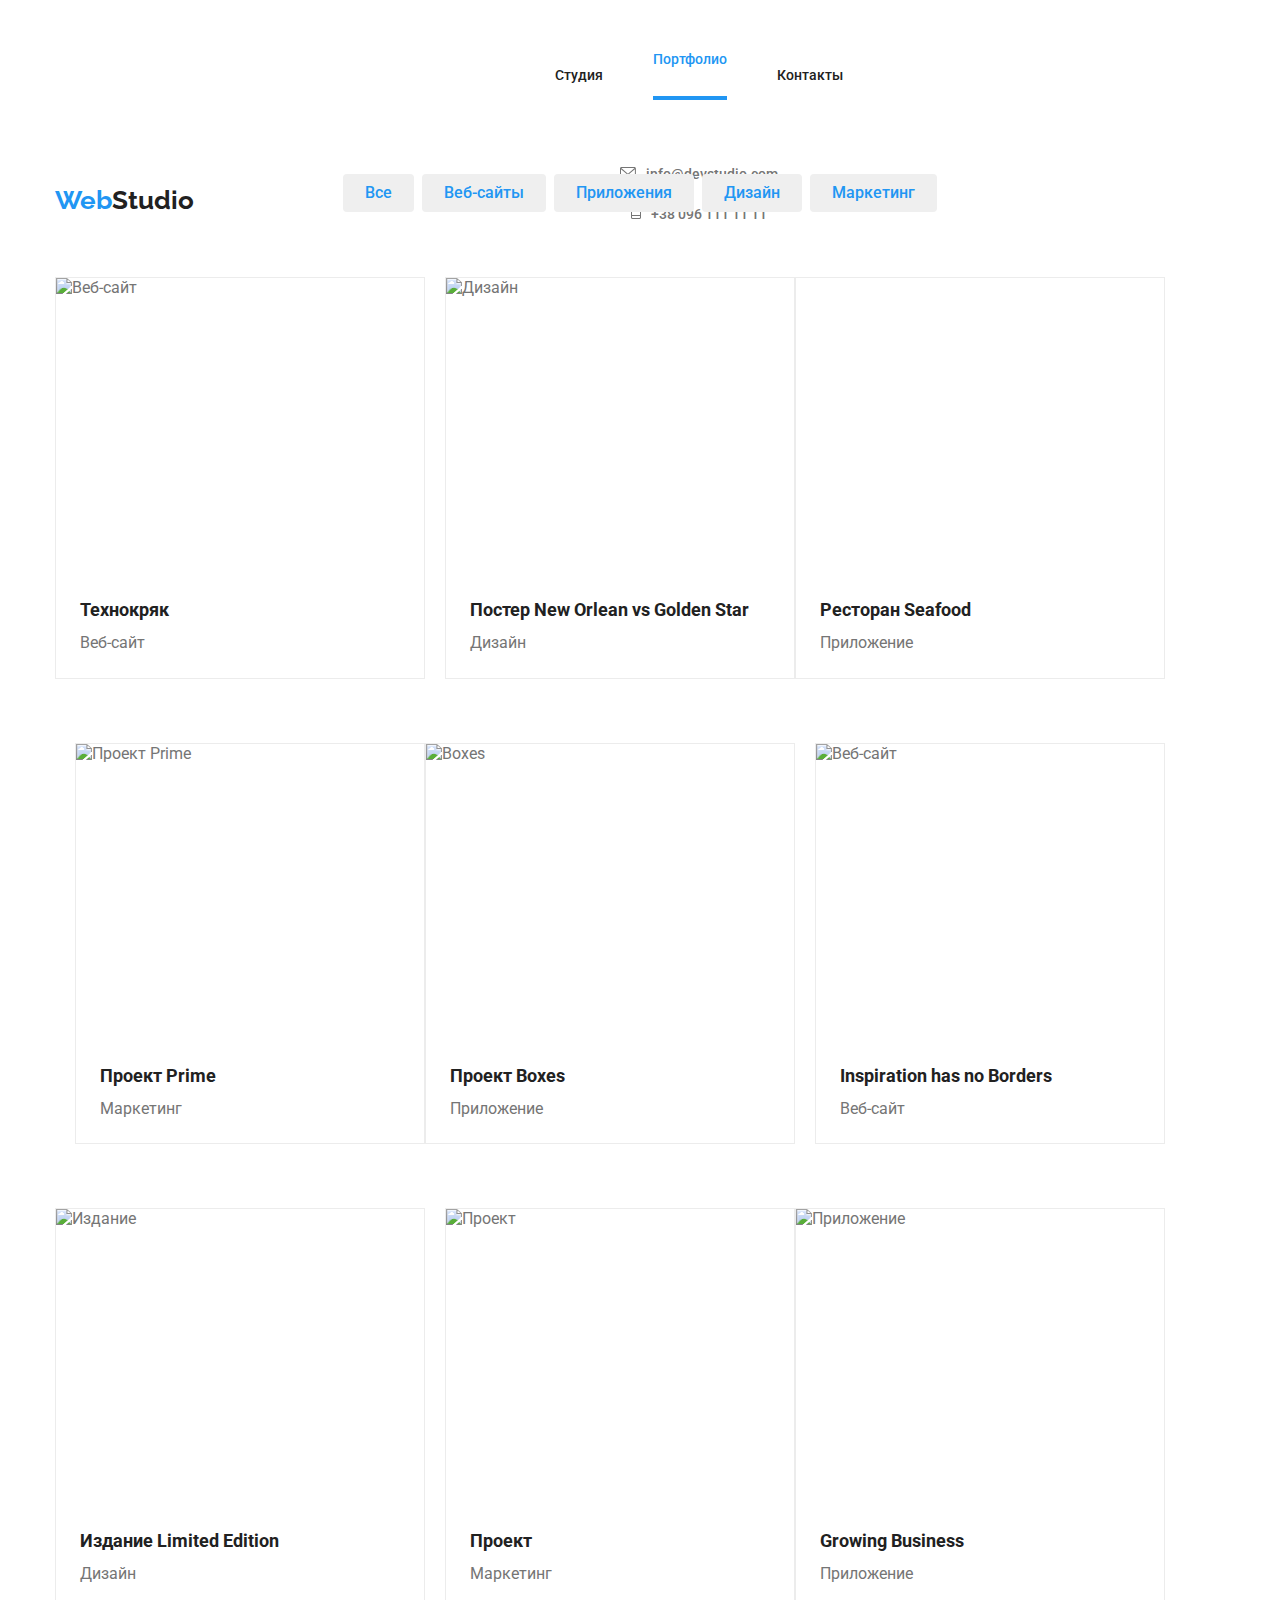
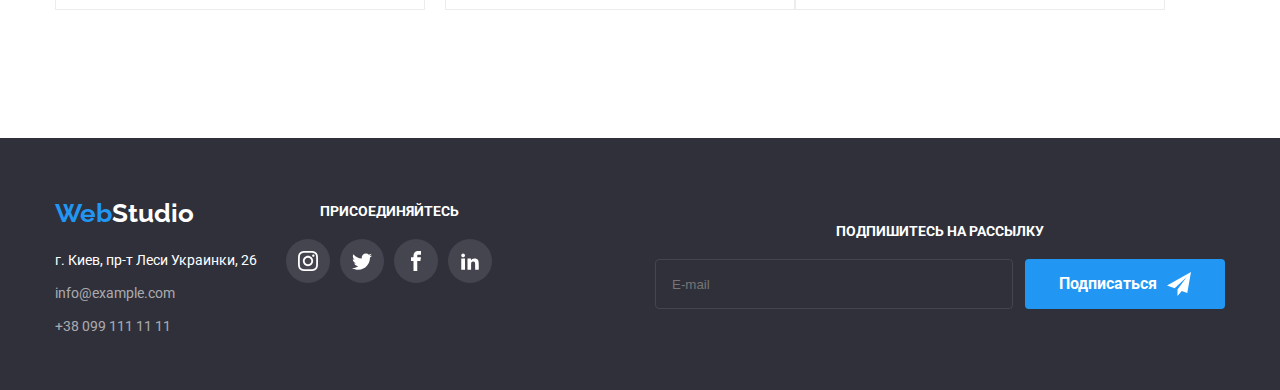
==== commit 5c264148: "o" ====
--- a/portfolio.html
+++ b/portfolio.html
@@ -14,12 +14,80 @@
 <body>
     <!--top line-->
 
-
+<header class="header-dec">
+    <div class="container">
+
+        <div class="main-div">
+
+            <a href="./index.html" class="nav" aria-label="логотип"><span class="accent-logo" lang="en">Web</span><span
+                    class="logo" lang="en">Studio</span></a>
+
+
+
+
+            <button type="button" class="menu-button is-open" aria-expanded="false" aria-controls="menu-container"
+                data-menu-button>
+                <svg width="40" height="40" aria-label="Переключатель мобильного меню">
+                    <use class="icon-cross" href="./img/svg/sprite.svg#icon-close"></use>
+                    <use class="icon-menu" href="./img/svg/sprite.svg#icon-menu"></use>
+                </svg>
+            </button>
+
+            <div class="menu-container" id="menu-container" data-menu>
+
+                <div>
+
+                    <nav class="main-nav">
+                        <ul class="site-nav list">
+
+                            <li class="item">
+                                <a href="./index.html" class="link">Студия</a></li>
+                            <li class="item">
+                                <a href="./portfolio.html" class="link current">Портфолио</a>
+                            </li>
+                            <li class="item">
+                                <a href="" class="link">Контакты</a>
+                            </li>
+                        </ul>
+                    </nav>
+
+                </div>
+
+                <div>
+
+                    <address class="navigation list">
+
+                        <ul class="links-main">
+                            <li class="item-cont">
+                                <a href="mailto:info@devstudio.com" class="link">
+                                    <svg class="icon-for-header-svg-m">
+                                        <use href="./img/svg/sprite.svg#mail"></use>
+                                    </svg>info@devstudio.com</a>
+                            </li>
+                            <li class="item-cont">
+                                <a href="tel:+380961111111" class="link">
+                                    <svg class="icon-for-header-svg-t">
+                                        <use href="./img/svg/sprite.svg#tel"></use>
+                                    </svg>+38 096 111 11 11</a>
+                            </li>
+                        </ul>
+
+                    </address>
+                </div>
+            </div>
+
+
+        </div>
+
+    </div>
+
+</header>
     
+<!--
     <header class="header-dec border-for-header">
         <div class="container">
             <div class="main-div">
-                <!--почему если не задать наву сласс маин-див дисплей флекс не работает?-->
+               почему если не задать наву сласс маин-див дисплей флекс не работает?
                 <nav class="main-nav">
                     <a href="./index.html" class="nav" aria-label="логотип"><span class="accent-logo"
                             lang="en">Web</span><span class="logo" lang="en">Studio</span></a>
@@ -60,7 +128,7 @@
         </div>
 
     </header>
-
+-->
     <main>
 
         <section class="buttons-section">
@@ -91,7 +159,7 @@
                                 <picture>
                                     <source srcset="./img/desct-rem/fird.jpg 1x, ./img/desct-rem/fird@2x.jpg 2x" media="(min-width: 1200px)">
                                     <source srcset="./img/tablet/fip.jpg 1x, ./img/tablet/fip@2x.jpg 2x" media="(min-width: 768px)">
-                                    <source srcset="./img/remade-tel/firt.jpg 1x, ./img/remade-tel/firt@2x.jpg 2x" media="(min-width: 320px)">
+                                    <source srcset="./img/remade-tel/firt.jpg 1x, ./img/remade-tel/teh@2x.jpg 2x" media="(min-width: 320px)">
                                     <img src="./img/remade-tel/firt.jpg" alt="Веб-сайт" height="294" >
                                 </picture>
                                <!--<img src="./img/img-one.jpg" alt="Веб-сайт" width="370" height="294" />--> 
@@ -172,7 +240,7 @@
                         <div class="border-for-cards">
 <picture>
     <source srcset="./img/desct-rem/fid.jpg 1x, ./img/desct-rem/fid@2x.jpg 2x" media="(min-width: 1200px)">
-    <source srcset="./img/tablet/fipp.jpg 1x, ./img/tablet/fipp@2x.jpg 2x" media="(min-width: 768px)">
+    <source srcset="./img/tablet/box.jpg 1x, ./img/tablet/box@2x.jpg 2x" media="(min-width: 768px)">
     <source srcset="./img/remade-tel/fit.jpg 1x, ./img/remade-tel/fit@2x.jpg 2x" media="(min-width: 320px)">
     <img src="./img/remade-tel/fit.jpg" alt="Boxes" height="294">
 </picture>
@@ -189,7 +257,7 @@
 <picture>
     <source srcset="./img/desct-rem/sid.jpg 1x, ./img/desct-rem/sid@2x.jpg 2x" media="(min-width: 1200px)">
     <source srcset="./img/tablet/sip.jpg 1x, ./img/tablet/sip@2x.jpg 2x" media="(min-width: 768px)">
-    <source srcset="./img/remade-tel/sit.jpg 1x, ./img/remade-tel/sit@2x.jpg 2x" media="(min-width: 320px)">
+    <source srcset="./img/remade-tel/sit.jpg 1x, ./img/remade-tel/com@2x.jpg 2x" media="(min-width: 320px)">
     <img src="./img/remade-tel/sit.jpg" alt="Веб-сайт" height="294">
 </picture>
     <!--<img src="./img/img-six.jpg" alt="Веб-сайт" width="370" height="294" />-->                     
@@ -238,7 +306,7 @@
 <picture>
     <source srcset="./img/desct-rem/ned.jpg 1x, ./img/desct-rem/ned@2x.jpg 2x" media="(min-width: 1200px)">
     <source srcset="./img/tablet/nip.jpg 1x, ./img/tablet/nip@2x.jpg 2x" media="(min-width: 768px)">
-    <source srcset="./img/remade-tel/nit.jpg 1x, ./img/remade-tel/nit@2x.jpg 2x" media="(min-width: 320px)">
+    <source srcset="./img/remade-tel/nit.jpg 1x, ./img/remade-tel/no@2x.jpg 2x" media="(min-width: 320px)">
     <img src="./img/remade-tel/nit.jpg" alt="Приложение" height="294">
 </picture>
     <!-- <img src="./img/img-nin.jpg" alt="Growing Business" width="370" height="294" />-->                     
@@ -259,77 +327,80 @@
 
 <footer class="footer">
     <div class="container">
+
         <div class="two-colons-footer">
-            <div class="decor-footer-logo">
-            <div class="logo-foot">
-                <a href="./index.html" class="nav-foot"><span class="accent-logo-foot" lang="en">Web</span><span class="logotip"
-                        lang="en">Studio</span></a>
+            <div class="footer-real-two">
+                <div class="decor-footer-logo">
+                    <div class="logo-foot">
+                        <a href="./index.html" class="nav-foot"><span class="accent-logo-foot" lang="en">Web</span><span
+                                class="logotip" lang="en">Studio</span></a>
+                    </div>
+                    <!--contact container-->
+                    <div class="box-for-footer">
+                        <address class="footer-addr">
+                            <ul class="foot-main">
+                                <li class="footer-li">г. Киев, пр-т Леси Украинки, 26</li>
+                                <li class="footer-li">
+                                    <a href="mailto:info@example.com" class="footer-link">info@example.com</a>
+                                </li>
+                                <li class="footer-li">
+                                    <a href="tel:+380991111111" class="footer-link">+38 099 111 11 11</a>
+                                </li>
+                            </ul>
+                        </address>
+                    </div>
+                </div>
+
+                <div class="footer-box-links">
+
+
+                    <h2 class="join-us-footer">Присоединяйтесь</h2>
+                    <ul class="social-list-footer">
+
+                        <li class="social-list-item">
+                            <a href="#" class="social-list-item-footer-links social-footer-link-instagram">
+                                <svg class="social-list-footer-svg">
+                                    <use href="./img/svg/sprite.svg#icon-instagram"></use>
+
+                                </svg>
+                            </a>
+                        </li>
+
+                        <li class="social-list-item">
+                            <a href="#" class="social-list-item-footer-links social-footer-link-twitter">
+                                <svg class="social-list-footer-svg">
+
+                                    <use href="./img/svg/sprite.svg#icon-twitter"></use>
+
+                                </svg>
+                            </a>
+                        </li>
+
+                        <li class="social-list-item">
+                            <a href="#" class="social-list-item-footer-links social-footer-link-facebook">
+                                <svg class="social-list-footer-svg">
+
+                                    <use href="./img/svg/sprite.svg#icon-facebook"></use>
+
+                                </svg>
+                            </a>
+                        </li>
+
+                        <li class="social-list-item">
+                            <a href="#" class="social-list-item-footer-links social-footer-link-linkedin2">
+                                <svg class="social-list-footer-svg">
+
+                                    <use href="./img/svg/sprite.svg#icon-linkedin2"></use>
+
+                                </svg>
+                            </a>
+                        </li>
+                    </ul>
+
+                </div>
+
             </div>
-                <!--contact container-->
-                <div class="box-for-footer">
-                    <address class="footer-addr">
-                        <ul class="foot-main">
-                            <li class="footer-li">г. Киев, пр-т Леси Украинки, 26</li>
-                            <li class="footer-li">
-                                <a href="mailto:info@example.com" class="footer-link">info@example.com</a>
-                            </li>
-                            <li class="footer-li">
-                                <a href="tel:+380991111111" class="footer-link">+38 099 111 11 11</a>
-                            </li>
-                        </ul>
-                    </address>
-                </div>
-            </div>
-
-            <div class="footer-box-links">
-
-
-                <h2 class="join-us-footer">Присоединяйтесь</h2>
-                <ul class="social-list-footer">
-
-                    <li class="social-list-item">
-                        <a href="#" class="social-list-item-footer-links social-footer-link-instagram">
-                            <svg class="social-list-footer-svg">
-                                <use href="./img/svg/sprite.svg#icon-instagram"></use>
-
-                            </svg>
-                        </a>
-                    </li>
-
-                    <li class="social-list-item">
-                        <a href="#" class="social-list-item-footer-links social-footer-link-twitter">
-                            <svg class="social-list-footer-svg">
-
-                                <use href="./img/svg/sprite.svg#icon-twitter"></use>
-
-                            </svg>
-                        </a>
-                    </li>
-
-                    <li class="social-list-item">
-                        <a href="#" class="social-list-item-footer-links social-footer-link-facebook">
-                            <svg class="social-list-footer-svg">
-
-                                <use href="./img/svg/sprite.svg#icon-facebook"></use>
-
-                            </svg>
-                        </a>
-                    </li>
-
-                    <li class="social-list-item">
-                        <a href="#" class="social-list-item-footer-links social-footer-link-linkedin2">
-                            <svg class="social-list-footer-svg">
-
-                                <use href="./img/svg/sprite.svg#icon-linkedin2"></use>
-
-                            </svg>
-                        </a>
-                    </li>
-                </ul>
-
-            </div>
-
-            <div>
+            <div class="footer-box-join">
                 <h2 class="join-us-footer-email">Подпишитесь на рассылку</h2>
                 <form action="#" class="email-form-foot">
 
@@ -351,7 +422,8 @@
         </div>
     </div>
 </footer>
-
+<script src="./js/modal.js"></script>
+<script src="./js/menu.js"></script>
 </body>
 
 </html>
--- a/css/main.min.css
+++ b/css/main.min.css
@@ -1,2 +1,2 @@
-*{padding:0;margin:0}*,*:before,*:after{box-sizing:border-box}nav,footer,header,aside{display:block}img{display:block}body{color:#757575;background-color:#fff;font-family:Roboto, sans-serif}ul{list-style:none}.main-nav{display:flex;align-items:center;margin-right:auto}.nav{text-decoration:none}.nav .accent-logo{color:#2196f3;font-family:Raleway, sans-serif;font-weight:700;font-size:26px;line-height:1.19;text-decoration:none}.nav-foot{text-decoration:none}.nav-foot .accent-logo-foot{color:#2196f3;font-family:Raleway, sans-serif;font-weight:700;font-size:26px;line-height:1.19;text-decoration:none}.logotip{color:#fff;font-family:Raleway, sans-serif;font-weight:700;font-size:26px;line-height:1.19;text-decoration:none}@media screen and (min-width: 480px){.main-nav{width:480px}.nav{width:480px}.accent-logo{width:480px}.logotip{width:480px}.nav-foot{width:480px}.accent-logo-foot{width:480px}}.main-div{display:flex;align-items:center;margin-right:auto}.site-nav .link{display:block;color:#212121;font-family:inherit;font-weight:500;font-size:14px;line-height:1.14;text-decoration:none;padding-top:32px;transition:all 250ms cubic-bezier(0.4, 0, 0.2, 1)}.site-nav .link:hover,.site-nav .link:focus{color:#2196f3}.site-nav .link.current{color:#2196f3}.site-nav .link.current::after{display:block;content:"";height:4px;width:100%;background-color:#2196f3;margin:0 auto;margin-top:28px;transition:all 250ms cubic-bezier(0.4, 0, 0.2, 1)}.navigation{margin-left:auto}.navigation .link{color:#757575;font-family:inherit;font-weight:500;font-size:14px;line-height:1.14;text-decoration:none;font-style:normal;transition:all 250ms cubic-bezier(0.4, 0, 0.2, 1)}.navigation .link:hover,.navigation .link:focus{color:#2196f3}.navigation.link.current{color:#2196f3}.site-nav{display:flex;margin-left:93px}.site-nav .item+.item{margin-left:50px}.links-main{display:flex;align-items:center}.links-main .item+.item{padding-left:50px}.icon-for-header-svg-m{width:16px;height:12px;margin-right:10px;fill:#757575;transition:all 250ms cubic-bezier(0.4, 0, 0.2, 1)}.icon-for-header-svg-t{width:10px;height:16px;margin-right:10px;fill:#757575;transition:all 250ms cubic-bezier(0.4, 0, 0.2, 1)}.link:hover .icon-for-header-svg-m{fill:#2196f3}.link:hover .icon-for-header-svg-t{fill:#2196f3}.heading{background-color:#2f303a;box-sizing:border-box;height:600px;padding-top:200px;padding-bottom:280px}.overlay-head{flex-grow:1;max-width:100%;height:auto;margin-left:auto;margin-right:auto;background-color:#2f303a;outline:1px solid #212121;background-image:linear-gradient(rgba(47,48,58,0.4), rgba(47,48,58,0.4)),url("../img/remade-tel/header-img.jpg");background-repeat:no-repeat;background-size:cover}@media not all, screen and (min-resolution: 192dpi) and (min-width: 480px), screen and (min-resolution: 2dppx) and (min-width: 480px){.overlay-head{background-image:linear-gradient(rgba(47,48,58,0.4), rgba(47,48,58,0.4)),url("../img/remade-tel/header-img@2x.jpg")}}@media not all, screen and (min-resolution: 96dpi) and (min-width: 480px), screen and (min-resolution: 1dppx) and (min-width: 480px){.overlay-head{background-image:linear-gradient(rgba(47,48,58,0.4), rgba(47,48,58,0.4)),url("../img/remade-tel/header-we-img.webp")}}@media not all, screen and (min-resolution: 192dpi) and (min-width: 480px), screen and (min-resolution: 2dppx) and (min-width: 480px){.overlay-head{background-image:linear-gradient(rgba(47,48,58,0.4), rgba(47,48,58,0.4)),url("../img/remade-tel/header-web-img@2x.webp")}}@media not all, screen and (min-resolution: 192dpi) and (min-width: 768px), screen and (min-resolution: 2dppx) and (min-width: 768px){.overlay-head{background-image:linear-gradient(rgba(47,48,58,0.4), rgba(47,48,58,0.4)),url("../img/tablet/header.jpg")}}@media not all, screen and (min-resolution: 192dpi) and (min-width: 768px), screen and (min-resolution: 2dppx) and (min-width: 768px){.overlay-head{background-image:linear-gradient(rgba(47,48,58,0.4), rgba(47,48,58,0.4)),url("../img/tablet/heade@2x.jpg")}}@media not all, screen and (min-resolution: 192dpi) and (min-width: 768px), screen and (min-resolution: 2dppx) and (min-width: 768px){.overlay-head{background-image:linear-gradient(rgba(47,48,58,0.4), rgba(47,48,58,0.4)),url("../img/tablet/header-w.webp")}}@media not all, screen and (min-resolution: 192dpi) and (min-width: 768px), screen and (min-resolution: 2dppx) and (min-width: 768px){.overlay-head{background-image:linear-gradient(rgba(47,48,58,0.4), rgba(47,48,58,0.4)),url("../img/tablet/header-w@2x.webp")}}@media not all, screen and (min-resolution: 192dpi) and (min-width: 1200px), screen and (min-resolution: 2dppx) and (min-width: 1200px){.overlay-head{background-image:linear-gradient(rgba(47,48,58,0.4), rgba(47,48,58,0.4)),url("../img/desct-rem/head.jpg")}}@media not all, screen and (min-resolution: 192dpi) and (min-width: 1200px), screen and (min-resolution: 2dppx) and (min-width: 1200px){.overlay-head{background-image:linear-gradient(rgba(47,48,58,0.4), rgba(47,48,58,0.4)),url("../img/desct-rem/head-w.webp")}}@media not all, screen and (min-resolution: 192dpi) and (min-width: 1200px), screen and (min-resolution: 2dppx) and (min-width: 1200px){.overlay-head{background-image:linear-gradient(rgba(47,48,58,0.4), rgba(47,48,58,0.4)),url("../img/desct-rem/header@2x.jpg")}}@media not all, screen and (min-resolution: 192dpi) and (min-width: 1200px), screen and (min-resolution: 2dppx) and (min-width: 1200px){.overlay-head{background-image:linear-gradient(rgba(47,48,58,0.4), rgba(47,48,58,0.4)),url("../img/desct-rem/head-w@2x.webp")}}.container{margin-left:auto;margin-right:auto;padding-left:15px;padding-right:15px}@media screen and (min-width: 480px){.container{width:480px}}@media screen and (min-width: 768px){.container{width:768px}}@media screen and (min-width: 1200px){.container{width:1200px}}.color-white{color:#fff;font-weight:900;font-size:26px;line-height:1.615;text-align:center;text-transform:uppercase;margin-bottom:30px}.button-studio{color:#fff;background-color:#2196f3;font-weight:700;font-size:16px;line-height:1.87;border:0px;border-radius:4px;padding:10px 32px;text-align:center;margin-top:30px;display:block;margin:auto}.heading{height:400px;width:auto;max-width:480px}.backdrop{position:fixed;top:0;left:0;width:100%;height:100%;background-color:rgba(0,0,0,0.2);transition:all 250ms cubic-bezier(0.4, 0, 0.2, 1);z-index:1}.modal{position:absolute;top:50%;left:34%;transform:translate(-50%, -50%);width:450px;height:609px;border-radius:4px;background-color:#fff;box-shadow:0px 1px 3px rgba(0,0,0,0.12),0px 1px 1px rgba(197,121,121,0.14),0px 2px 1px rgba(0,0,0,0.2);padding:40px}.modal .close-modal{position:absolute;top:8px;right:8px;width:30px;height:30px;background-color:transparent;border:1px solid rgba(0,0,0,0.2);border-radius:50%;cursor:pointer}.icon-for-button-studio{width:11px;height:11px;top:3px;left:4px;fill:#212121}.close-modal:hover .icon-for-button-studio{fill:#2196f3}.is-hidden{opacity:0;visibility:hidden;pointer-events:none}.cap-for-form-head{font-weight:700;font-size:20px;line-height:1.15;text-align:center;letter-spacing:0.03em;color:#212121;width:100%;margin-bottom:30px}.modal-form{display:flex;flex-direction:column;top:-20px;left:0}.modal-form-field{position:relative;margin-bottom:10px}.modal-form-input-label{position:relative;font-family:inherit;font-size:12px;line-height:1.418;letter-spacing:0.1em;margin-bottom:4px;display:block}.modal-form-input-label:hover .modal-form-icon{fill:#2196f3}.modal-form-input-label:focus .modal-form-icon{fill:#2196f3}.modal-form-icon{position:absolute;top:20px;left:12px;transform:translateY(100%)}.modal-form-input{width:100%;height:40px;padding-left:42px;border-radius:4px;border:1px solid rgba(33,33,33,0.2);top:0;left:0}.modal-form-input:hover,.modal-form-input:focus{border-color:#2196f3;outline:none}.modal-form-input:focus+.modal-form-icon{fill:#2196f3}.modal-form-input:focus ~ .modal-form-icon svg{fill:#2196f3}.modal-form-message:focus{outline:none}.modal-form-message{width:100%;height:120px;resize:none;border:1px solid rgba(33,33,33,0.2);border-radius:4px;padding:12px 16px}.modal-form-check:before{display:block;content:"";width:16px;height:15px;border:1px solid #2196f3}.modal-form-label-check::before{content:"";display:block;width:16px;height:15px;border:1px solid #000}.modal-form-check:checked+.modal-form-label-check::before{background-image:url("../img/svg/icon-check.png")}.modal-form-label-check{font-size:14px;font-weight:400;line-height:1.714}.modal-form-label-check{display:flex}.modal-agree{font-size:12px;margin-left:7px;display:block}.button-modal-form{color:#fff;font-weight:700;font-size:16px;line-height:1.875;width:200px;height:50px;border:1px solid #2196f3;border-radius:4px;background:#2196f3;box-shadow:0px 4px 4px rgba(0,0,0,0.15);border-radius:4px;align-items:center;margin-top:30px;display:block;margin:auto;margin-top:30px}.modal-form-icon-gal:focus{fill:#fff;background-color:#2196f3}.visually-hidden{visibility:hidden;position:absolute}.main-features{padding-top:60px}.icons-benefits-four{display:flex;justify-content:center;align-items:center;align-content:center;height:120px;background-color:#f5f4fa;border:1px solid #f5f4fa;border-radius:4px;margin-bottom:30px;transition:all 250ms cubic-bezier(0.4, 0, 0.2, 1)}.icons-benefits-four:hover{border:2px solid #2196f3}.icons-benefits-four:hover svg{fill:#2196f3}.our-work-features .work-features-title{font-weight:700;font-size:14px;line-height:1.14;text-transform:uppercase;text-align:center;color:#212121}.benefits .work-features-title{margin-bottom:10px}.our-work-features .text{font-weight:400;font-size:14px;line-height:1.71;letter-spacing:0.03em}.text{height:75px;color:#757575}.bgc-benef{background-color:#fff}@media screen and (max-width: 480px){.main-features{max-width:450px}.icons-benefits-four{width:480px}.work-features-title{width:480px}.text{width:480px}}@media screen and (min-width: 768px){.main-features{width:768px}.our-work-features{display:flex;flex-wrap:wrap}.benefits{margin-right:30px}}@media (max-width: 1199px){.about-work-section{display:none}}.about-work-section{padding-top:94px;padding-bottom:94px}.image-work{position:relative;width:100%}.work-section-artic{text-transform:uppercase;font-weight:700;font-size:14px;color:#fff;position:absolute;left:0;width:100%;height:70px;bottom:0;background:rgba(47,48,58,0.8);display:flex;align-items:center;justify-content:center}.what-we-do-ul{display:flex}.what-we-do-ul .what-we-do-li+.what-we-do-li{padding-left:30px}.section-title{color:#212121;font-weight:700;font-size:36px;line-height:1.6;text-align:center;padding-bottom:50px}@media screen and (min-width: 480px){.section-title{width:480px}}.bgc-our-team{background-color:#f5f4fa;padding-top:60px;padding-bottom:60px}.team{color:#212121;font-weight:500;font-size:16px;line-height:1.18;text-align:center;margin-bottom:10px}.team-padding{border-left:1px solid #ececec;border-right:1px solid #ececec;border-bottom:1px solid #ececec;border-radius:4px;background-color:#fff;padding-top:30px;padding-bottom:30px;box-sizing:border-box;height:168px;padding-left:32px;padding-right:32px;box-shadow:0px 1px 3px rgba(0,0,0,0.12),0px 1px 1px rgba(0,0,0,0.14),0px 2px 1px rgba(0,0,0,0.2);transition:all 250ms cubic-bezier(0.4, 0, 0.2, 1)}.description-team{font-size:16px;line-height:1.18;text-align:center;margin-bottom:16px}.team-image{width:100%;max-width:450px;height:auto}.our-team-li:nth-child(-n+4){padding-bottom:30px}@media screen and (min-width: 480px){.bgc-our-team{width:480px}.our-team-li{width:450px}-padding{width:450px}.team-image{width:450px}}.social-list{display:flex;align-items:center;justify-content:center}.social-list-svg{width:20px;height:20px}.social-list-item-links{display:flex;justify-content:center;align-items:center;width:44px;height:44px;border-radius:50%;background-color:#fff;transition:all 250ms cubic-bezier(0.4, 0, 0.2, 1)}.social-list-item-links:hover,.social-list-item-links:focus{fill:#fff;background-color:#2196f3}.social-list-item-links:hover svg{fill:#fff}.social-list-item-link-instagram{fill:#afb1b8}.social-list-item-link-twitter{fill:#afb1b8}.social-list-item-link-facebook{fill:#afb1b8}.social-list-item-link-linkedin2{fill:#afb1b8}@media screen and (min-width: 480px){.social-list{width:100%}}.section-title-clients{color:#212121;font-weight:700;font-size:28px;line-height:1.171;text-align:center;padding-bottom:30px}.our-clients{background-color:#fff;padding-top:60px;padding-bottom:60px}.our-clients-ul{display:flex;flex-wrap:wrap;justify-content:space-between}.our-clients-ul .our-clients-li+.our-clients-li{margin-bottom:30px}.our-clients-li{display:flex;align-items:center;justify-content:center;border:1px solid #afb1b8;border-radius:4px;background-color:#fff;box-sizing:border-box;height:90px;width:47%;transition:all 250ms cubic-bezier(0.4, 0, 0.2, 1)}.our-clients-li:hover{border:1px solid #2196f3;transition:all 250ms cubic-bezier(0.4, 0, 0.2, 1)}.our-clients-li:hover svg{fill:#2196f3;transition:all 250ms cubic-bezier(0.4, 0, 0.2, 1)}@media screen and (min-width: 480px){.section-title-clients{width:100%}.our-clients{width:100%}-li{width:100%}-ul -li+-li{width:100%}}.foot-main{box-sizing:border-box;width:232px;height:105px;align-items:center;margin:0 auto}.logo-foot{text-align:center}.footer{background-color:#2f303a;text-decoration:none;list-style:none;box-sizing:border-box;padding-top:60px;padding-bottom:60px;display:flex}.footer-addr{color:#fff;font-size:14px;line-height:1.71;font-style:normal}.footer-link{color:rgba(255,255,255,0.6);font-size:14px;line-height:1.71;text-decoration:none;list-style:none}.footer-li{display:flex;align-items:center;justify-content:center}.footer-li:first-child{margin-top:20px}.footer-li{margin-top:9px}.footer-tel{margin-top:9px}.footer-box-links{text-align:center;box-sizing:border-box;height:80px;width:206px;align-items:center;justify-content:center;margin:0 auto}.join-us-footer{color:#fff;font-weight:700;font-size:14px;line-height:1.142;text-transform:uppercase;margin-bottom:20px;padding-top:60px}.social-list-footer{display:flex;justify-content:center;align-items:center;margin-right:auto}.social-list-footer-svg{width:20px;height:20px}.social-list-footer .social-list-item+.social-list-item{margin-left:10px}.social-list-item-footer-links{display:flex;justify-content:center;align-items:center;width:44px;height:44px;border-radius:50%;background-color:#44454e;transition:all 250ms cubic-bezier(0.4, 0, 0.2, 1)}.social-list-item-footer-links:hover svg{fill:#fff}.social-footer-link-instagram{fill:#fff}.social-footer-link-twitter{fill:#fff}.social-footer-link-facebook{fill:#fff}.social-footer-link-linkedin2{fill:#fff}.social-list-item-footer-links:hover,.social-list-item-footer-links:focus{fill:#fff;background-color:#2196f3}.two-colons-footer{display:flex;flex-direction:column;margin:auto}.footer-box-join{padding-top:60px}.join-us-footer-email{color:#fff;font-weight:700;font-size:14px;line-height:1.142;text-transform:uppercase;display:flex;justify-content:center;margin-bottom:20px;padding-top:60px;align-items:center;text-align:center}.contact-form-email{min-width:200px;min-height:50px;margin:auto;background-color:transparent;border:1px solid #44454e;border-radius:4px;align-items:center;padding-left:16px;color:#fff;margin-bottom:20px}.button-form-foot{background-color:#2196f3;width:200px;min-height:50px;margin:0 auto;border:0px;border-radius:4px}.but-foot{justify-content:center;text-align:center;font-family:inherit;font-weight:700;color:#fff;font-size:16px;line-height:1.42;text-decoration:none;align-items:center;display:flex}.icon-for-form-foot{justify-content:center;text-align:center;width:24px;height:24px;margin-left:10px;fill:#fff}.join-us-footer-email{display:flex}@media screen and (min-width: 480px){.foot-main{width:480px}.two-colons-footer{width:480px}.join-us-footer{width:480px}.join-us-footer-email{width:480px}.contact-form-email{width:450px}.decor-footer-logo{width:480px}.nav-foot{width:480px}.logo-foot{width:480px}.footer-box-links{width:480px}.footer-box-join{width:480px}}@media screen and (min-width: 768px){.footer{padding-top:65px;padding-bottom:65px}}.but{display:block;border:0px;font-family:inherit;font-weight:500;color:#2196f3;font-size:16px;line-height:1.6;text-decoration:none;border:0px;text-align:center;border-radius:4px;padding:6px 22px;transition:all 250ms cubic-bezier(0.4, 0, 0.2, 1)}.button .but:hover,.button .but:focus{color:#fff;background-color:#2196f3;box-shadow:0px 3px 1px rgba(0,0,0,0.1),0px 1px 2px rgba(0,0,0,0.08),0px 2px 2px rgba(0,0,0,0.12)}.button.primary{color:#fff;background-color:#2196f3;box-shadow:0px 3px 1px rgba(0,0,0,0.1),0px 1px 2px rgba(0,0,0,0.08),0px 2px 2px rgba(0,0,0,0.12)}.buttons-section .button{display:flex;flex-wrap:wrap;padding-bottom:50px}.button .title+.title{margin-left:8px}.buttons-section{padding-top:94px;padding-bottom:94px}.border-for-header{border-bottom-width:1px solid #ececec}.features-portfolio .titles-function-port{font-size:18px;font-weight:700;line-height:2;text-transform:inherit;color:#212121}.features-portfolio{display:flex;flex-direction:column}.text-elem{font-size:16px;line-height:1.87}.titles-function-port{color:#212121}.border-for-cards{display:inline-block;border:1px solid #ececec;height:404px;width:100%;height:auto;background-color:#fff;overflow:hidden;transition:all 250ms cubic-bezier(0.4, 0, 0.2, 1)}.overlay{position:relative;overflow:hidden}.text-cards-overlay{position:absolute;width:100%;height:100%;top:0;left:0;opacity:0;transition:all 250ms cubic-bezier(0.4, 0, 0.2, 1);transform:translateY(100%);background-color:rgba(33,150,243,0.9);color:#fff}.features-li:hover .text-cards-overlay{transform:translateY(0);opacity:1}.padding-for-cards-port{padding-left:24px;padding-top:20px;padding-bottom:20px;padding-right:24px}.features-li:nth-child(-n+8){padding-bottom:30px}.border-for-cards:hover{box-shadow:0px 1px 1px rgba(0,0,0,0.12),0px 4px 4px rgba(0,0,0,0.06),1px 4px 6px rgba(0,0,0,0.16)}.portfolio-text-for-cards{box-sizing:border-box;font-family:inherit;font-size:18px;line-height:1.56;font-weight:400;padding-top:63px;padding-left:63px;padding-left:24px;padding-right:24px}@media screen and (min-width: 480px){.border-for-cards{max-width:450px}}@media screen and (min-width: 768px){.features-portfolio{display:flex;flex-wrap:wrap}.features-li{justify-content:center;height:auto;width:47%}}
+*{padding:0;margin:0}*,*:before,*:after{box-sizing:border-box}nav,footer,header,aside{display:block}img{display:block}body{color:#757575;background-color:#fff;font-family:Roboto, sans-serif}ul{list-style:none}.main-nav{display:flex;align-items:center;margin-right:auto}.nav{text-decoration:none}.nav .accent-logo{color:#2196f3;font-family:Raleway, sans-serif;font-weight:700;font-size:26px;line-height:1.19;text-decoration:none}.nav .logo{color:#212121;font-family:Raleway, sans-serif;font-weight:700;font-size:26px;line-height:1.19;text-decoration:none}.nav-foot{text-decoration:none}.nav-foot .accent-logo-foot{color:#2196f3;font-family:Raleway, sans-serif;font-weight:700;font-size:26px;line-height:1.19;text-decoration:none}.logotip{color:#fff;font-family:Raleway, sans-serif;font-weight:700;font-size:26px;line-height:1.19;text-decoration:none}@media screen and (min-width: 480px){.nav{width:480px}.accent-logo{width:480px}.logotip{width:480px}.nav-foot{width:480px}.accent-logo-foot{width:480px}}@media screen and (max-width: 767px){.main-nav{flex-direction:column}}.main-div{display:flex;align-items:center;margin-right:auto}.site-nav .link{display:block;color:#212121;font-family:inherit;font-weight:500;font-size:14px;line-height:1.14;text-decoration:none;padding-top:32px;transition:all 250ms cubic-bezier(0.4, 0, 0.2, 1)}.site-nav .link:hover,.site-nav .link:focus{color:#2196f3}.site-nav .link.current{color:#2196f3}.site-nav .link.current::after{display:block;content:"";height:4px;width:100%;background-color:#2196f3;margin:0 auto;margin-top:28px;transition:all 250ms cubic-bezier(0.4, 0, 0.2, 1)}.navigation{margin-left:auto}.navigation .link{color:#757575;font-family:inherit;font-weight:500;font-size:14px;line-height:1.14;text-decoration:none;font-style:normal;transition:all 250ms cubic-bezier(0.4, 0, 0.2, 1)}.navigation .link:hover,.navigation .link:focus{color:#2196f3}.navigation.link.current{color:#2196f3}.site-nav{display:flex;flex-direction:column;align-items:center}.links-main{display:flex;align-items:center;flex-direction:column;margin-top:60px}.item-cont{text-align:center}.links-main .item-cont+.item-cont{margin-top:16px}@media screen and (min-width: 768px){.site-nav{display:flex;flex-direction:row;flex-wrap:wrap;align-items:center}}.icon-for-header-svg-m{width:16px;height:12px;margin-right:10px;fill:#757575;transition:all 250ms cubic-bezier(0.4, 0, 0.2, 1)}.icon-for-header-svg-t{width:10px;height:16px;margin-right:10px;fill:#757575;transition:all 250ms cubic-bezier(0.4, 0, 0.2, 1)}.link:hover .icon-for-header-svg-m{fill:#2196f3}.link:hover .icon-for-header-svg-t{fill:#2196f3}.heading{background-color:#2f303a;box-sizing:border-box;height:600px;padding-top:200px;padding-bottom:280px}.page-header .nav{position:relative;display:flex;align-items:center;justify-content:space-between;min-height:80px}site-nav{display:flex;margin-left:93px}site-nav .item+.item{margin-left:50px}.main-div{display:flex;align-items:center;margin-right:auto}.site-nav .link{display:block;color:#212121;font-family:inherit;font-weight:500;font-size:14px;line-height:1.14;text-decoration:none;padding-top:32px;transition:all 250ms cubic-bezier(0.4, 0, 0.2, 1)}@media screen and (min-width: 768px){.header-dec{height:80px}.site-nav{display:flex;text-align:center;justify-content:center}.site-nav .item+.item{margin-left:50px}.main-div{display:flex;flex-wrap:wrap;flex-direction:row;align-items:center;margin-right:auto}.site-nav .link{display:block}}.overlay-head{flex-grow:1;max-width:100%;height:auto;margin-left:auto;margin-right:auto;background-color:#2f303a;outline:1px solid #212121;background-image:linear-gradient(rgba(47,48,58,0.4), rgba(47,48,58,0.4)),url("../img/remade-tel/header-img.jpg");background-repeat:no-repeat;background-size:cover}@media not all, screen and (min-resolution: 192dpi) and (min-width: 480px), screen and (min-resolution: 2dppx) and (min-width: 480px){.overlay-head{background-image:linear-gradient(rgba(47,48,58,0.4), rgba(47,48,58,0.4)),url("../img/remade-tel/header-img@2x.jpg")}}@media not all, screen and (min-resolution: 96dpi) and (min-width: 480px), screen and (min-resolution: 1dppx) and (min-width: 480px){.overlay-head{background-image:linear-gradient(rgba(47,48,58,0.4), rgba(47,48,58,0.4)),url("../img/remade-tel/header-we-img.webp")}}@media not all, screen and (min-resolution: 192dpi) and (min-width: 480px), screen and (min-resolution: 2dppx) and (min-width: 480px){.overlay-head{background-image:linear-gradient(rgba(47,48,58,0.4), rgba(47,48,58,0.4)),url("../img/remade-tel/header-web-img@2x.webp")}}@media not all, screen and (min-resolution: 192dpi) and (min-width: 768px), screen and (min-resolution: 2dppx) and (min-width: 768px){.overlay-head{background-image:linear-gradient(rgba(47,48,58,0.4), rgba(47,48,58,0.4)),url("../img/tablet/header.jpg")}}@media not all, screen and (min-resolution: 192dpi) and (min-width: 768px), screen and (min-resolution: 2dppx) and (min-width: 768px){.overlay-head{background-image:linear-gradient(rgba(47,48,58,0.4), rgba(47,48,58,0.4)),url("../img/tablet/heade@2x.jpg")}}@media not all, screen and (min-resolution: 192dpi) and (min-width: 768px), screen and (min-resolution: 2dppx) and (min-width: 768px){.overlay-head{background-image:linear-gradient(rgba(47,48,58,0.4), rgba(47,48,58,0.4)),url("../img/tablet/header-w.webp")}}@media not all, screen and (min-resolution: 192dpi) and (min-width: 768px), screen and (min-resolution: 2dppx) and (min-width: 768px){.overlay-head{background-image:linear-gradient(rgba(47,48,58,0.4), rgba(47,48,58,0.4)),url("../img/tablet/header-w@2x.webp")}}@media not all, screen and (min-resolution: 192dpi) and (min-width: 1200px), screen and (min-resolution: 2dppx) and (min-width: 1200px){.overlay-head{background-image:linear-gradient(rgba(47,48,58,0.4), rgba(47,48,58,0.4)),url("../img/desct-rem/head.jpg")}}@media not all, screen and (min-resolution: 192dpi) and (min-width: 1200px), screen and (min-resolution: 2dppx) and (min-width: 1200px){.overlay-head{background-image:linear-gradient(rgba(47,48,58,0.4), rgba(47,48,58,0.4)),url("../img/desct-rem/head-w.webp")}}@media not all, screen and (min-resolution: 192dpi) and (min-width: 1200px), screen and (min-resolution: 2dppx) and (min-width: 1200px){.overlay-head{background-image:linear-gradient(rgba(47,48,58,0.4), rgba(47,48,58,0.4)),url("../img/desct-rem/header@2x.jpg")}}@media not all, screen and (min-resolution: 192dpi) and (min-width: 1200px), screen and (min-resolution: 2dppx) and (min-width: 1200px){.overlay-head{background-image:linear-gradient(rgba(47,48,58,0.4), rgba(47,48,58,0.4)),url("../img/desct-rem/head-w@2x.webp")}}.container{margin-left:auto;margin-right:auto;padding-left:15px;padding-right:15px}@media screen and (min-width: 480px){.container{width:480px}}@media screen and (min-width: 768px){.container{width:768px}}@media screen and (min-width: 1200px){.container{width:1200px}}.color-white{color:#fff;font-weight:900;font-size:26px;line-height:1.615;text-align:center;text-transform:uppercase;margin-bottom:30px}.button-studio{color:#fff;background-color:#2196f3;font-weight:700;font-size:16px;line-height:1.87;border:0px;border-radius:4px;padding:10px 32px;text-align:center;margin-top:30px;display:block;margin:auto}.heading{height:400px;width:auto;max-width:480px}.backdrop{position:fixed;top:0;left:0;width:100%;height:100%;background-color:rgba(0,0,0,0.2);transition:all 250ms cubic-bezier(0.4, 0, 0.2, 1);z-index:1}.modal{position:absolute;top:50%;left:34%;transform:translate(-50%, -50%);width:450px;height:609px;border-radius:4px;background-color:#fff;box-shadow:0px 1px 3px rgba(0,0,0,0.12),0px 1px 1px rgba(197,121,121,0.14),0px 2px 1px rgba(0,0,0,0.2);padding:40px}.modal .close-modal{position:absolute;top:8px;right:8px;width:30px;height:30px;background-color:transparent;border:1px solid rgba(0,0,0,0.2);border-radius:50%;cursor:pointer}.icon-for-button-studio{width:11px;height:11px;top:3px;left:4px;fill:#212121}.close-modal:hover .icon-for-button-studio{fill:#2196f3}.is-hidden{opacity:0;visibility:hidden;pointer-events:none}.cap-for-form-head{font-weight:700;font-size:20px;line-height:1.15;text-align:center;letter-spacing:0.03em;color:#212121;width:100%;margin-bottom:30px}.modal-form{display:flex;flex-direction:column;top:-20px;left:0}.modal-form-field{position:relative;margin-bottom:10px}.modal-form-input-label{position:relative;font-family:inherit;font-size:12px;line-height:1.418;letter-spacing:0.1em;margin-bottom:4px;display:block}.modal-form-input-label:hover .modal-form-icon{fill:#2196f3}.modal-form-input-label:focus .modal-form-icon{fill:#2196f3}.modal-form-icon{position:absolute;top:20px;left:12px;transform:translateY(100%)}.modal-form-input{width:100%;height:40px;padding-left:42px;border-radius:4px;border:1px solid rgba(33,33,33,0.2);top:0;left:0}.modal-form-input:hover,.modal-form-input:focus{border-color:#2196f3;outline:none}.modal-form-input:focus+.modal-form-icon{fill:#2196f3}.modal-form-input:focus ~ .modal-form-icon svg{fill:#2196f3}.modal-form-message:focus{outline:none}.modal-form-message{width:100%;height:120px;resize:none;border:1px solid rgba(33,33,33,0.2);border-radius:4px;padding:12px 16px}.modal-form-check:before{display:block;content:"";width:16px;height:15px;border:1px solid #2196f3}.modal-form-label-check::before{content:"";display:block;width:16px;height:15px;border:1px solid #000}.modal-form-check:checked+.modal-form-label-check::before{background-image:url("../img/svg/icon-check.png")}.modal-form-label-check{font-size:14px;font-weight:400;line-height:1.714}.modal-form-label-check{display:flex}.modal-agree{font-size:12px;margin-left:7px;display:block}.button-modal-form{color:#fff;font-weight:700;font-size:16px;line-height:1.875;width:200px;height:50px;border:1px solid #2196f3;border-radius:4px;background:#2196f3;box-shadow:0px 4px 4px rgba(0,0,0,0.15);border-radius:4px;align-items:center;margin-top:30px;display:block;margin:auto;margin-top:30px}.modal-form-icon-gal:focus{fill:#fff;background-color:#2196f3}.visually-hidden{visibility:hidden;position:absolute}@media screen and (min-width: 768px){.heading{height:400px;width:auto;max-width:768px}.color-white{text-align:center;font-size:26px}.modal{position:absolute;top:60%;left:50%;transform:translate(-50%, -50%);width:450px;height:609px}}@media screen and (min-width: 1200px){.heading{height:600px;width:auto;max-width:1600px}.color-white{text-align:center;font-size:44px}.modal{position:absolute;top:60%;left:50%;transform:translate(-50%, -50%);width:528px;height:581px}}.main-features{padding-top:60px}.icons-benefits-four{display:flex;justify-content:center;align-items:center;align-content:center;height:120px;max-width:450px;background-color:#f5f4fa;border:1px solid #f5f4fa;border-radius:4px;margin-bottom:30px;transition:all 250ms cubic-bezier(0.4, 0, 0.2, 1)}.icons-benefits-four:hover{border:2px solid #2196f3}.icons-benefits-four:hover svg{fill:#2196f3}.our-work-features .work-features-title{font-weight:700;font-size:14px;line-height:1.14;text-transform:uppercase;text-align:center;color:#212121}.benefits .work-features-title{margin-bottom:10px}.our-work-features .text{font-weight:400;font-size:14px;line-height:1.71;letter-spacing:0.03em}.text{height:75px;color:#757575}.bgc-benef{background-color:#fff}@media screen and (max-width: 480px){.main-features{width:100%;max-width:450px}.icons-benefits-four{width:100%}.work-features-title{width:100%}.text{width:100%}}@media screen and (min-width: 768px){.our-work-features{display:flex;flex-wrap:wrap;justify-content:space-between}.benefits{width:354px}.main-features{padding-top:60px;padding-bottom:60px}.our-work-features .work-features-title{text-align:left}}@media screen and (min-width: 1200px){.benefits{width:270px}.our-work-features .work-features-title{text-align:left}.main-features{padding-top:94px}}@media (max-width: 1199px){.about-work-section{display:none}}.about-work-section{padding-top:94px;padding-bottom:94px}.image-work{position:relative;width:100%}.work-section-artic{text-transform:uppercase;font-weight:700;font-size:14px;color:#fff;position:absolute;left:0;width:100%;height:70px;bottom:0;background:rgba(47,48,58,0.8);display:flex;align-items:center;justify-content:center}.what-we-do-ul{display:flex}.what-we-do-ul .what-we-do-li+.what-we-do-li{padding-left:30px}.section-title{color:#212121;font-weight:700;font-size:36px;line-height:1.6;text-align:center;padding-bottom:50px}@media screen and (max-width: 480px){.section-title{width:100%}}@media screen and (min-width: 768px){.section-title{width:768px}}@media screen and (min-width: 1200px){.section-title{width:1200px;padding-bottom:50px}}.bgc-our-team{background-color:#f5f4fa;padding-top:60px;padding-bottom:60px}.team{color:#212121;font-weight:500;font-size:16px;line-height:1.18;text-align:center;margin-bottom:10px}.team-padding{border-left:1px solid #ececec;border-right:1px solid #ececec;border-bottom:1px solid #ececec;border-radius:4px;background-color:#fff;padding-top:30px;padding-bottom:30px;box-sizing:border-box;height:168px;padding-left:32px;padding-right:32px;box-shadow:0px 1px 3px rgba(0,0,0,0.12),0px 1px 1px rgba(0,0,0,0.14),0px 2px 1px rgba(0,0,0,0.2);transition:all 250ms cubic-bezier(0.4, 0, 0.2, 1)}.description-team{font-size:16px;line-height:1.18;text-align:center;margin-bottom:16px}.team-image{width:100%;max-width:450px;height:auto}.our-team-li:nth-child(-n+4){padding-bottom:30px}@media screen and (max-width: 480px){.bgc-our-team{width:100%}.our-team-li{width:100%}-padding{width:100%}.team-image{width:100%}}@media screen and (min-width: 768px){.our-team-ul{display:flex;flex-wrap:wrap;justify-content:space-between}}@media screen and (min-width: 1200px){.bgc-our-team{padding-top:94px;padding-bottom:94px}}.social-list{display:flex;align-items:center;justify-content:center}.social-list-svg{width:20px;height:20px}.social-list-item-links{display:flex;justify-content:center;align-items:center;width:44px;height:44px;border-radius:50%;background-color:#fff;transition:all 250ms cubic-bezier(0.4, 0, 0.2, 1)}.social-list-item-links:hover,.social-list-item-links:focus{fill:#fff;background-color:#2196f3}.social-list-item-links:hover svg{fill:#fff}.social-list-item-link-instagram{fill:#afb1b8}.social-list-item-link-twitter{fill:#afb1b8}.social-list-item-link-facebook{fill:#afb1b8}.social-list-item-link-linkedin2{fill:#afb1b8}@media screen and (min-width: 480px){.social-list{width:100%}}.section-title-clients{color:#212121;font-weight:700;font-size:28px;line-height:1.171;text-align:center;padding-bottom:30px}.our-clients{background-color:#fff;padding-top:60px;padding-bottom:60px}.our-clients-ul{display:flex;flex-wrap:wrap;justify-content:space-between}.our-clients-ul .our-clients-li+.our-clients-li{margin-bottom:30px}.our-clients-li{display:flex;align-items:center;justify-content:center;border:1px solid #afb1b8;border-radius:4px;background-color:#fff;box-sizing:border-box;height:90px;width:47%;transition:all 250ms cubic-bezier(0.4, 0, 0.2, 1)}.our-clients-li:hover{border:1px solid #2196f3;transition:all 250ms cubic-bezier(0.4, 0, 0.2, 1)}.our-clients-li:hover svg{fill:#2196f3;transition:all 250ms cubic-bezier(0.4, 0, 0.2, 1)}@media screen and (max-width: 480px){-li{max-width:450px}}@media screen and (min-width: 768px){.our-clients-li{width:226px}}@media screen and (min-width: 1200px){.our-clients-li{width:170px}.our-clients{padding-bottom:94px;padding-top:94px}.section-title-clients{padding-bottom:50px;font-size:36px}}.foot-main{box-sizing:border-box;width:232px;height:105px;align-items:center;margin:0 auto}.logo-foot{text-align:center}.footer{background-color:#2f303a;text-decoration:none;list-style:none;box-sizing:border-box;padding-top:60px;padding-bottom:60px;display:flex}.footer-addr{color:#fff;font-size:14px;line-height:1.71;font-style:normal}.footer-link{color:rgba(255,255,255,0.6);font-size:14px;line-height:1.71;text-decoration:none;list-style:none}.footer-li{display:flex;align-items:center;justify-content:center}.footer-li:first-child{margin-top:20px}.footer-li{margin-top:9px}.footer-tel{margin-top:9px}.footer-box-links{text-align:center;box-sizing:border-box;height:80px;width:206px;align-items:center;justify-content:center;margin:0 auto}.join-us-footer{color:#fff;font-weight:700;font-size:14px;line-height:1.142;text-transform:uppercase;margin-bottom:20px;padding-top:60px}.social-list-footer{display:flex;justify-content:center;align-items:center;margin-right:auto}.social-list-footer-svg{width:20px;height:20px}.social-list-footer .social-list-item+.social-list-item{margin-left:10px}.social-list-item-footer-links{display:flex;justify-content:center;align-items:center;width:44px;height:44px;border-radius:50%;background-color:#44454e;transition:all 250ms cubic-bezier(0.4, 0, 0.2, 1)}.social-list-item-footer-links:hover svg{fill:#fff}.social-footer-link-instagram{fill:#fff}.social-footer-link-twitter{fill:#fff}.social-footer-link-facebook{fill:#fff}.social-footer-link-linkedin2{fill:#fff}.social-list-item-footer-links:hover,.social-list-item-footer-links:focus{fill:#fff;background-color:#2196f3}.two-colons-footer{display:flex;flex-direction:column;margin:auto}.footer-box-join{padding-top:60px}.join-us-footer-email{color:#fff;font-weight:700;font-size:14px;line-height:1.142;text-transform:uppercase;display:flex;justify-content:center;margin-bottom:20px;padding-top:60px;align-items:center;text-align:center}.contact-form-email{min-width:200px;min-height:50px;margin:auto;background-color:transparent;border:1px solid #44454e;border-radius:4px;align-items:center;padding-left:16px;color:#fff;margin-bottom:20px}.button-form-foot{background-color:#2196f3;width:200px;min-height:50px;margin:0 auto;border:0px;border-radius:4px}.but-foot{justify-content:center;text-align:center;font-family:inherit;font-weight:700;color:#fff;font-size:16px;line-height:1.42;text-decoration:none;align-items:center;display:flex}.icon-for-form-foot{justify-content:center;text-align:center;width:24px;height:24px;margin-left:10px;fill:#fff}.join-us-footer-email{display:flex}@media screen and (max-width: 480px){.join-us-footer-email{width:100%}.contact-form-email{width:100%;max-width:450px}}@media screen and (min-width: 768px){.two-colons-footer{display:flex;justify-content:space-between;margin:0}.footer-real-two{display:flex;justify-content:space-between;width:232px}.logo-foot{display:flex;flex-direction:row;justify-content:flex-start;align-items:flex-start}.join-us-footer-email{display:flex;flex-direction:column;padding-top:0}.footer-box-join{margin:auto}.join-us-footer{padding-top:5px}.contact-form-email{width:450px}}@media screen and (min-width: 1200px){.foot-main{box-sizing:border-box;width:231px;height:105px}.footer{background-color:#2f303a;text-decoration:none;list-style:none;box-sizing:border-box;height:252px;padding-top:60px;padding-bottom:60px;display:flex}.social-list-footer{display:flex;justify-content:center;align-items:center;margin-right:auto}.two-colons-footer{display:flex;justify-content:space-between;flex-direction:row}.email-form-foot{display:flex}.button-form-foot{height:50px}.contact-form-email{width:358px;margin-right:12px}.join-us-footer-email{display:flex;flex-direction:column}.decor-footer-logo{width:231px}.footer-li{justify-content:start}.logo-foot{text-align:start}.footer-box-join{padding-top:0;align-content:center;margin:unset}}.but{display:block;border:0px;font-family:inherit;font-weight:500;color:#2196f3;font-size:16px;line-height:1.6;text-decoration:none;border:0px;text-align:center;border-radius:4px;padding:6px 22px;transition:all 250ms cubic-bezier(0.4, 0, 0.2, 1)}.button .but:hover,.button .but:focus{color:#fff;background-color:#2196f3;box-shadow:0px 3px 1px rgba(0,0,0,0.1),0px 1px 2px rgba(0,0,0,0.08),0px 2px 2px rgba(0,0,0,0.12)}.button.primary{color:#fff;background-color:#2196f3;box-shadow:0px 3px 1px rgba(0,0,0,0.1),0px 1px 2px rgba(0,0,0,0.08),0px 2px 2px rgba(0,0,0,0.12)}.buttons-section .button{display:flex;flex-wrap:wrap;padding-bottom:50px}.button .title+.title{margin-left:8px}.buttons-section{padding-top:94px;padding-bottom:94px}.title:nth-child(-n+3){margin-bottom:15px}@media screen and (min-width: 768px){.buttons-section .button{display:flex;justify-content:center;padding-bottom:50px}}.border-for-header{border-bottom-width:1px solid #ececec}.features-portfolio .titles-function-port{font-size:18px;font-weight:700;line-height:2;text-transform:inherit;color:#212121}.text-elem{font-size:16px;line-height:1.87}.titles-function-port{color:#212121}.border-for-cards{display:inline-block;border:1px solid #ececec;height:404px;width:100%;height:auto;background-color:#fff;overflow:hidden;transition:all 250ms cubic-bezier(0.4, 0, 0.2, 1)}.overlay{position:relative;overflow:hidden;z-index:3}.text-cards-overlay{position:absolute;width:100%;height:100%;top:0;left:0;opacity:0;transition:all 250ms cubic-bezier(0.4, 0, 0.2, 1);transform:translateY(100%);background-color:rgba(33,150,243,0.9);color:#fff}.features-li:hover .text-cards-overlay{transform:translateY(0);opacity:1}.padding-for-cards-port{padding-left:24px;padding-top:20px;padding-bottom:20px;padding-right:24px}.features-li:nth-child(-n+8){padding-bottom:30px}.border-for-cards:hover{box-shadow:0px 1px 1px rgba(0,0,0,0.12),0px 4px 4px rgba(0,0,0,0.06),1px 4px 6px rgba(0,0,0,0.16)}.portfolio-text-for-cards{box-sizing:border-box;font-family:inherit;font-size:18px;line-height:1.56;font-weight:400;padding-top:63px;padding-left:63px;padding-left:24px;padding-right:24px}@media screen and (max-width: 480px){.border-for-cards{max-width:450px}}@media screen and (min-width: 768px){.features-portfolio{display:flex;flex-wrap:wrap}.features-li:nth-child(2n){padding-left:20px}}@media screen and (min-width: 1200px){.border-for-cards-portfolio{display:flex}.features-li{width:370px;padding-bottom:0}.features-li:nth-child(3n){margin-bottom:30px}}.menu-button{display:inline-flex;margin:0;padding:0;border:none;background-color:transparent}@media screen and (min-width: 768px){.menu-button{display:none}}.menu-button .icon-menu{display:none}.menu-button.is-open .icon-menu{display:block}.menu-button.is-open .icon-cross{display:none}.menu-container{height:400px;background-color:#fff;padding:20px;text-align:center;font-size:20px}.menu-container .is-open{display:block}@media screen and (max-width: 767px){.menu-container{display:none;position:absolute;top:60px;left:0;width:100%}}@media screen and (min-width: 768){.menu-container{display:flex;justify-content:space-between;flex-grow:1}}.menu-container.is-open{display:block}.icon-menu:hover svg{fill:#2196f3}@media screen and (max-width: 767px){.header-dec{height:60px}}@media screen and (min-width: 768px){.site-naw{display:flex;flex-wrap:wrap}}
 /*# sourceMappingURL=main.min.css.map */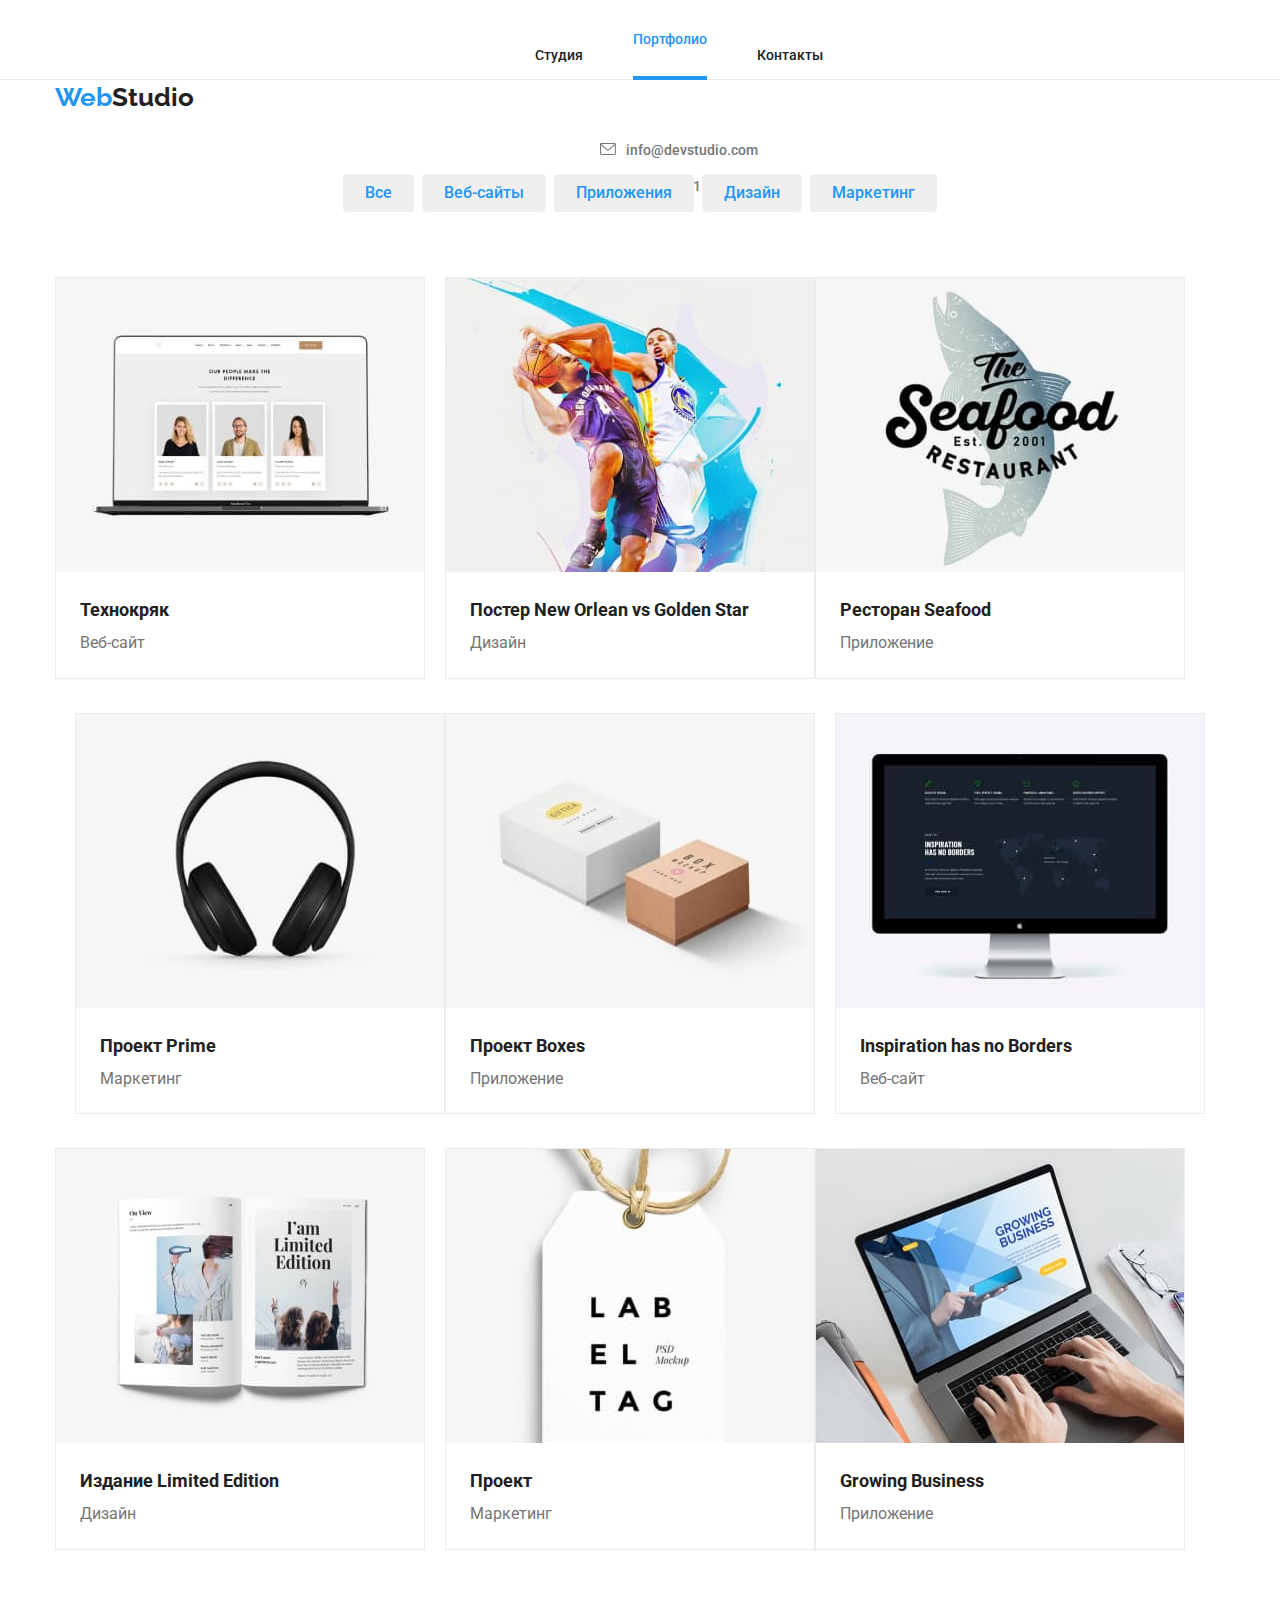
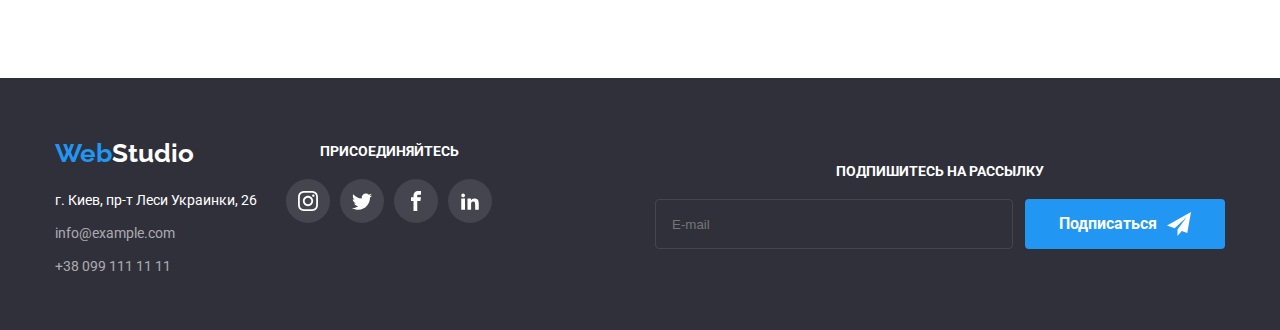
==== commit e43ce3b9: "b" ====
--- a/portfolio.html
+++ b/portfolio.html
@@ -157,7 +157,7 @@
 
                             <div class="overlay">
                                 <picture>
-                                    <source srcset="./img/desct-rem/fird.jpg 1x, ./img/desct-rem/fird@2x.jpg 2x" media="(min-width: 1200px)">
+                                    <source srcset="./img/desctop/first.jpg 1x, ./img/desctop/first@2x.jpg 2x" media="(min-width: 1200px)">
                                     <source srcset="./img/tablet/fip.jpg 1x, ./img/tablet/fip@2x.jpg 2x" media="(min-width: 768px)">
                                     <source srcset="./img/remade-tel/firt.jpg 1x, ./img/remade-tel/teh@2x.jpg 2x" media="(min-width: 320px)">
                                     <img src="./img/remade-tel/firt.jpg" alt="Веб-сайт" height="294" >
@@ -186,7 +186,7 @@
                         <div class="border-for-cards">
 
 <picture>
-    <source srcset="./img/desct-rem/secd.jpg 1x, ./img/desct-rem/secd@2x.jpg 2x" media="(min-width: 1200px)">
+    <source srcset="./img/desctop/secon.jpg 1x, ./img/desctop/secon@2x.jpg 2x" media="(min-width: 1200px)">
     <source srcset="./img/tablet/sep.jpg 1x, ./img/tablet/sep@2x.jpg 2x" media="(min-width: 768px)">
     <source srcset="./img/remade-tel/sect.jpg 1x, ./img/remade-tel/sect@2x.jpg 2x" media="(min-width: 320px)">
     <img src="./img/remade-tel/sect.jpg" alt="Дизайн" height="294">
@@ -204,7 +204,7 @@
                         <div class="border-for-cards">
 
 <picture>
-    <source srcset="./img/desct-rem/thd.jpg 1x, ./img/desct-rem/thd@2x.jpg 2x" media="(min-width: 1200px)">
+    <source srcset="./img/desctop/third.jpg 1x, ./img/desctop/third@2x.jpg 2x" media="(min-width: 1200px)">
     <source srcset="./img/tablet/thp.jpg 1x, ./img/tablet/thp@2x.jpg 2x" media="(min-width: 768px)">
     <source srcset="./img/remade-tel/tht.jpg 1x, ./img/remade-tel/tht@2x.jpg 2x" media="(min-width: 320px)">
     <img src="./img/remade-tel/tht.jpg" alt="" height="294">
@@ -222,7 +222,7 @@
                     <li class="features-li">
                         <div class="border-for-cards">
 <picture>
-    <source srcset="./img/desct-rem/fod.jpg 1x, ./img/desct-rem/fod@2x.jpg 2x" media="(min-width: 1200px)">
+    <source srcset="./img/desctop/four.jpg 1x, ./img/desctop/four@2x.jpg 2x" media="(min-width: 1200px)">
     <source srcset="./img/tablet/fop.jpg 1x, ./img/tablet/fop@2x.jpg 2x" media="(min-width: 768px)">
     <source srcset="./img/remade-tel/fot.jpg 1x, ./img/remade-tel/fot@2x.jpg 2x" media="(min-width: 320px)">
     <img src="./img/remade-tel/fot.jpg" alt="Проект Prime" height="294">
@@ -239,7 +239,7 @@
                     <li class="features-li">
                         <div class="border-for-cards">
 <picture>
-    <source srcset="./img/desct-rem/fid.jpg 1x, ./img/desct-rem/fid@2x.jpg 2x" media="(min-width: 1200px)">
+    <source srcset="./img/desctop/five.jpg 1x, ./img/desctop/five@2x.jpg 2x" media="(min-width: 1200px)">
     <source srcset="./img/tablet/box.jpg 1x, ./img/tablet/box@2x.jpg 2x" media="(min-width: 768px)">
     <source srcset="./img/remade-tel/fit.jpg 1x, ./img/remade-tel/fit@2x.jpg 2x" media="(min-width: 320px)">
     <img src="./img/remade-tel/fit.jpg" alt="Boxes" height="294">
@@ -255,7 +255,7 @@
                     <li class="features-li">
                         <div class="border-for-cards">
 <picture>
-    <source srcset="./img/desct-rem/sid.jpg 1x, ./img/desct-rem/sid@2x.jpg 2x" media="(min-width: 1200px)">
+    <source srcset="./img/desctop/six.jpg 1x, ./img/desctop/six@2x.jpg 2x" media="(min-width: 1200px)">
     <source srcset="./img/tablet/sip.jpg 1x, ./img/tablet/sip@2x.jpg 2x" media="(min-width: 768px)">
     <source srcset="./img/remade-tel/sit.jpg 1x, ./img/remade-tel/com@2x.jpg 2x" media="(min-width: 320px)">
     <img src="./img/remade-tel/sit.jpg" alt="Веб-сайт" height="294">
@@ -272,7 +272,7 @@
                     <li class="features-li">
                         <div class="border-for-cards">
 <picture>
-    <source srcset="./img/desct-rem/sevd.jpg 1x, ./img/desct-rem/sevd@2x.jpg 2x" media="(min-width: 1200px)">
+    <source srcset="./img/desctop/seven.jpg 1x, ./img/desctop/seven@2x.jpg 2x" media="(min-width: 1200px)">
     <source srcset="./img/tablet/sepp.jpg 1x, ./img/tablet/sepp@2x.jpg 2x" media="(min-width: 768px)">
     <source srcset="./img/remade-tel/set.jpg 1x, ./img/remade-tel/set@2x.jpg 2x" media="(min-width: 320px)">
     <img src="./img/remade-tel/set.jpg" alt="Издание" height="294">
@@ -288,7 +288,7 @@
                     <li class="features-li">
                         <div class="border-for-cards">
 <picture>
-    <source srcset="./img/desct-rem/eid.jpg 1x, ./img/desct-rem/eid@2x.jpg 2x" media="(min-width: 1200px)">
+    <source srcset="./img/desctop/eight.jpg 1x, ./img/desctop/eight@2x.jpg 2x" media="(min-width: 1200px)">
     <source srcset="./img/tablet/eip.jpg 1x, ./img/tablet/eip@2x.jpg 2x" media="(min-width: 768px)">
     <source srcset="./img/remade-tel/eit.jpg 1x, ./img/remade-tel/eit@2x.jpg 2x" media="(min-width: 320px)">
     <img src="./img/remade-tel/eit.jpg" alt="Проект" height="294">
@@ -304,7 +304,7 @@
                     <li class="features-li">
                         <div class="border-for-cards">
 <picture>
-    <source srcset="./img/desct-rem/ned.jpg 1x, ./img/desct-rem/ned@2x.jpg 2x" media="(min-width: 1200px)">
+    <source srcset="./img/desctop/nine.jpg 1x, ./img/desctop/nine@2x.jpg 2x" media="(min-width: 1200px)">
     <source srcset="./img/tablet/nip.jpg 1x, ./img/tablet/nip@2x.jpg 2x" media="(min-width: 768px)">
     <source srcset="./img/remade-tel/nit.jpg 1x, ./img/remade-tel/no@2x.jpg 2x" media="(min-width: 320px)">
     <img src="./img/remade-tel/nit.jpg" alt="Приложение" height="294">
--- a/css/main.min.css
+++ b/css/main.min.css
@@ -1,2 +1,2 @@
-*{padding:0;margin:0}*,*:before,*:after{box-sizing:border-box}nav,footer,header,aside{display:block}img{display:block}body{color:#757575;background-color:#fff;font-family:Roboto, sans-serif}ul{list-style:none}.main-nav{display:flex;align-items:center;margin-right:auto}.nav{text-decoration:none}.nav .accent-logo{color:#2196f3;font-family:Raleway, sans-serif;font-weight:700;font-size:26px;line-height:1.19;text-decoration:none}.nav .logo{color:#212121;font-family:Raleway, sans-serif;font-weight:700;font-size:26px;line-height:1.19;text-decoration:none}.nav-foot{text-decoration:none}.nav-foot .accent-logo-foot{color:#2196f3;font-family:Raleway, sans-serif;font-weight:700;font-size:26px;line-height:1.19;text-decoration:none}.logotip{color:#fff;font-family:Raleway, sans-serif;font-weight:700;font-size:26px;line-height:1.19;text-decoration:none}@media screen and (min-width: 480px){.nav{width:480px}.accent-logo{width:480px}.logotip{width:480px}.nav-foot{width:480px}.accent-logo-foot{width:480px}}@media screen and (max-width: 767px){.main-nav{flex-direction:column}}.main-div{display:flex;align-items:center;margin-right:auto}.site-nav .link{display:block;color:#212121;font-family:inherit;font-weight:500;font-size:14px;line-height:1.14;text-decoration:none;padding-top:32px;transition:all 250ms cubic-bezier(0.4, 0, 0.2, 1)}.site-nav .link:hover,.site-nav .link:focus{color:#2196f3}.site-nav .link.current{color:#2196f3}.site-nav .link.current::after{display:block;content:"";height:4px;width:100%;background-color:#2196f3;margin:0 auto;margin-top:28px;transition:all 250ms cubic-bezier(0.4, 0, 0.2, 1)}.navigation{margin-left:auto}.navigation .link{color:#757575;font-family:inherit;font-weight:500;font-size:14px;line-height:1.14;text-decoration:none;font-style:normal;transition:all 250ms cubic-bezier(0.4, 0, 0.2, 1)}.navigation .link:hover,.navigation .link:focus{color:#2196f3}.navigation.link.current{color:#2196f3}.site-nav{display:flex;flex-direction:column;align-items:center}.links-main{display:flex;align-items:center;flex-direction:column;margin-top:60px}.item-cont{text-align:center}.links-main .item-cont+.item-cont{margin-top:16px}@media screen and (min-width: 768px){.site-nav{display:flex;flex-direction:row;flex-wrap:wrap;align-items:center}}.icon-for-header-svg-m{width:16px;height:12px;margin-right:10px;fill:#757575;transition:all 250ms cubic-bezier(0.4, 0, 0.2, 1)}.icon-for-header-svg-t{width:10px;height:16px;margin-right:10px;fill:#757575;transition:all 250ms cubic-bezier(0.4, 0, 0.2, 1)}.link:hover .icon-for-header-svg-m{fill:#2196f3}.link:hover .icon-for-header-svg-t{fill:#2196f3}.heading{background-color:#2f303a;box-sizing:border-box;height:600px;padding-top:200px;padding-bottom:280px}.page-header .nav{position:relative;display:flex;align-items:center;justify-content:space-between;min-height:80px}site-nav{display:flex;margin-left:93px}site-nav .item+.item{margin-left:50px}.main-div{display:flex;align-items:center;margin-right:auto}.site-nav .link{display:block;color:#212121;font-family:inherit;font-weight:500;font-size:14px;line-height:1.14;text-decoration:none;padding-top:32px;transition:all 250ms cubic-bezier(0.4, 0, 0.2, 1)}@media screen and (min-width: 768px){.header-dec{height:80px}.site-nav{display:flex;text-align:center;justify-content:center}.site-nav .item+.item{margin-left:50px}.main-div{display:flex;flex-wrap:wrap;flex-direction:row;align-items:center;margin-right:auto}.site-nav .link{display:block}}.overlay-head{flex-grow:1;max-width:100%;height:auto;margin-left:auto;margin-right:auto;background-color:#2f303a;outline:1px solid #212121;background-image:linear-gradient(rgba(47,48,58,0.4), rgba(47,48,58,0.4)),url("../img/remade-tel/header-img.jpg");background-repeat:no-repeat;background-size:cover}@media not all, screen and (min-resolution: 192dpi) and (min-width: 480px), screen and (min-resolution: 2dppx) and (min-width: 480px){.overlay-head{background-image:linear-gradient(rgba(47,48,58,0.4), rgba(47,48,58,0.4)),url("../img/remade-tel/header-img@2x.jpg")}}@media not all, screen and (min-resolution: 96dpi) and (min-width: 480px), screen and (min-resolution: 1dppx) and (min-width: 480px){.overlay-head{background-image:linear-gradient(rgba(47,48,58,0.4), rgba(47,48,58,0.4)),url("../img/remade-tel/header-we-img.webp")}}@media not all, screen and (min-resolution: 192dpi) and (min-width: 480px), screen and (min-resolution: 2dppx) and (min-width: 480px){.overlay-head{background-image:linear-gradient(rgba(47,48,58,0.4), rgba(47,48,58,0.4)),url("../img/remade-tel/header-web-img@2x.webp")}}@media not all, screen and (min-resolution: 192dpi) and (min-width: 768px), screen and (min-resolution: 2dppx) and (min-width: 768px){.overlay-head{background-image:linear-gradient(rgba(47,48,58,0.4), rgba(47,48,58,0.4)),url("../img/tablet/header.jpg")}}@media not all, screen and (min-resolution: 192dpi) and (min-width: 768px), screen and (min-resolution: 2dppx) and (min-width: 768px){.overlay-head{background-image:linear-gradient(rgba(47,48,58,0.4), rgba(47,48,58,0.4)),url("../img/tablet/heade@2x.jpg")}}@media not all, screen and (min-resolution: 192dpi) and (min-width: 768px), screen and (min-resolution: 2dppx) and (min-width: 768px){.overlay-head{background-image:linear-gradient(rgba(47,48,58,0.4), rgba(47,48,58,0.4)),url("../img/tablet/header-w.webp")}}@media not all, screen and (min-resolution: 192dpi) and (min-width: 768px), screen and (min-resolution: 2dppx) and (min-width: 768px){.overlay-head{background-image:linear-gradient(rgba(47,48,58,0.4), rgba(47,48,58,0.4)),url("../img/tablet/header-w@2x.webp")}}@media not all, screen and (min-resolution: 192dpi) and (min-width: 1200px), screen and (min-resolution: 2dppx) and (min-width: 1200px){.overlay-head{background-image:linear-gradient(rgba(47,48,58,0.4), rgba(47,48,58,0.4)),url("../img/desct-rem/head.jpg")}}@media not all, screen and (min-resolution: 192dpi) and (min-width: 1200px), screen and (min-resolution: 2dppx) and (min-width: 1200px){.overlay-head{background-image:linear-gradient(rgba(47,48,58,0.4), rgba(47,48,58,0.4)),url("../img/desct-rem/head-w.webp")}}@media not all, screen and (min-resolution: 192dpi) and (min-width: 1200px), screen and (min-resolution: 2dppx) and (min-width: 1200px){.overlay-head{background-image:linear-gradient(rgba(47,48,58,0.4), rgba(47,48,58,0.4)),url("../img/desct-rem/header@2x.jpg")}}@media not all, screen and (min-resolution: 192dpi) and (min-width: 1200px), screen and (min-resolution: 2dppx) and (min-width: 1200px){.overlay-head{background-image:linear-gradient(rgba(47,48,58,0.4), rgba(47,48,58,0.4)),url("../img/desct-rem/head-w@2x.webp")}}.container{margin-left:auto;margin-right:auto;padding-left:15px;padding-right:15px}@media screen and (min-width: 480px){.container{width:480px}}@media screen and (min-width: 768px){.container{width:768px}}@media screen and (min-width: 1200px){.container{width:1200px}}.color-white{color:#fff;font-weight:900;font-size:26px;line-height:1.615;text-align:center;text-transform:uppercase;margin-bottom:30px}.button-studio{color:#fff;background-color:#2196f3;font-weight:700;font-size:16px;line-height:1.87;border:0px;border-radius:4px;padding:10px 32px;text-align:center;margin-top:30px;display:block;margin:auto}.heading{height:400px;width:auto;max-width:480px}.backdrop{position:fixed;top:0;left:0;width:100%;height:100%;background-color:rgba(0,0,0,0.2);transition:all 250ms cubic-bezier(0.4, 0, 0.2, 1);z-index:1}.modal{position:absolute;top:50%;left:34%;transform:translate(-50%, -50%);width:450px;height:609px;border-radius:4px;background-color:#fff;box-shadow:0px 1px 3px rgba(0,0,0,0.12),0px 1px 1px rgba(197,121,121,0.14),0px 2px 1px rgba(0,0,0,0.2);padding:40px}.modal .close-modal{position:absolute;top:8px;right:8px;width:30px;height:30px;background-color:transparent;border:1px solid rgba(0,0,0,0.2);border-radius:50%;cursor:pointer}.icon-for-button-studio{width:11px;height:11px;top:3px;left:4px;fill:#212121}.close-modal:hover .icon-for-button-studio{fill:#2196f3}.is-hidden{opacity:0;visibility:hidden;pointer-events:none}.cap-for-form-head{font-weight:700;font-size:20px;line-height:1.15;text-align:center;letter-spacing:0.03em;color:#212121;width:100%;margin-bottom:30px}.modal-form{display:flex;flex-direction:column;top:-20px;left:0}.modal-form-field{position:relative;margin-bottom:10px}.modal-form-input-label{position:relative;font-family:inherit;font-size:12px;line-height:1.418;letter-spacing:0.1em;margin-bottom:4px;display:block}.modal-form-input-label:hover .modal-form-icon{fill:#2196f3}.modal-form-input-label:focus .modal-form-icon{fill:#2196f3}.modal-form-icon{position:absolute;top:20px;left:12px;transform:translateY(100%)}.modal-form-input{width:100%;height:40px;padding-left:42px;border-radius:4px;border:1px solid rgba(33,33,33,0.2);top:0;left:0}.modal-form-input:hover,.modal-form-input:focus{border-color:#2196f3;outline:none}.modal-form-input:focus+.modal-form-icon{fill:#2196f3}.modal-form-input:focus ~ .modal-form-icon svg{fill:#2196f3}.modal-form-message:focus{outline:none}.modal-form-message{width:100%;height:120px;resize:none;border:1px solid rgba(33,33,33,0.2);border-radius:4px;padding:12px 16px}.modal-form-check:before{display:block;content:"";width:16px;height:15px;border:1px solid #2196f3}.modal-form-label-check::before{content:"";display:block;width:16px;height:15px;border:1px solid #000}.modal-form-check:checked+.modal-form-label-check::before{background-image:url("../img/svg/icon-check.png")}.modal-form-label-check{font-size:14px;font-weight:400;line-height:1.714}.modal-form-label-check{display:flex}.modal-agree{font-size:12px;margin-left:7px;display:block}.button-modal-form{color:#fff;font-weight:700;font-size:16px;line-height:1.875;width:200px;height:50px;border:1px solid #2196f3;border-radius:4px;background:#2196f3;box-shadow:0px 4px 4px rgba(0,0,0,0.15);border-radius:4px;align-items:center;margin-top:30px;display:block;margin:auto;margin-top:30px}.modal-form-icon-gal:focus{fill:#fff;background-color:#2196f3}.visually-hidden{visibility:hidden;position:absolute}@media screen and (min-width: 768px){.heading{height:400px;width:auto;max-width:768px}.color-white{text-align:center;font-size:26px}.modal{position:absolute;top:60%;left:50%;transform:translate(-50%, -50%);width:450px;height:609px}}@media screen and (min-width: 1200px){.heading{height:600px;width:auto;max-width:1600px}.color-white{text-align:center;font-size:44px}.modal{position:absolute;top:60%;left:50%;transform:translate(-50%, -50%);width:528px;height:581px}}.main-features{padding-top:60px}.icons-benefits-four{display:flex;justify-content:center;align-items:center;align-content:center;height:120px;max-width:450px;background-color:#f5f4fa;border:1px solid #f5f4fa;border-radius:4px;margin-bottom:30px;transition:all 250ms cubic-bezier(0.4, 0, 0.2, 1)}.icons-benefits-four:hover{border:2px solid #2196f3}.icons-benefits-four:hover svg{fill:#2196f3}.our-work-features .work-features-title{font-weight:700;font-size:14px;line-height:1.14;text-transform:uppercase;text-align:center;color:#212121}.benefits .work-features-title{margin-bottom:10px}.our-work-features .text{font-weight:400;font-size:14px;line-height:1.71;letter-spacing:0.03em}.text{height:75px;color:#757575}.bgc-benef{background-color:#fff}@media screen and (max-width: 480px){.main-features{width:100%;max-width:450px}.icons-benefits-four{width:100%}.work-features-title{width:100%}.text{width:100%}}@media screen and (min-width: 768px){.our-work-features{display:flex;flex-wrap:wrap;justify-content:space-between}.benefits{width:354px}.main-features{padding-top:60px;padding-bottom:60px}.our-work-features .work-features-title{text-align:left}}@media screen and (min-width: 1200px){.benefits{width:270px}.our-work-features .work-features-title{text-align:left}.main-features{padding-top:94px}}@media (max-width: 1199px){.about-work-section{display:none}}.about-work-section{padding-top:94px;padding-bottom:94px}.image-work{position:relative;width:100%}.work-section-artic{text-transform:uppercase;font-weight:700;font-size:14px;color:#fff;position:absolute;left:0;width:100%;height:70px;bottom:0;background:rgba(47,48,58,0.8);display:flex;align-items:center;justify-content:center}.what-we-do-ul{display:flex}.what-we-do-ul .what-we-do-li+.what-we-do-li{padding-left:30px}.section-title{color:#212121;font-weight:700;font-size:36px;line-height:1.6;text-align:center;padding-bottom:50px}@media screen and (max-width: 480px){.section-title{width:100%}}@media screen and (min-width: 768px){.section-title{width:768px}}@media screen and (min-width: 1200px){.section-title{width:1200px;padding-bottom:50px}}.bgc-our-team{background-color:#f5f4fa;padding-top:60px;padding-bottom:60px}.team{color:#212121;font-weight:500;font-size:16px;line-height:1.18;text-align:center;margin-bottom:10px}.team-padding{border-left:1px solid #ececec;border-right:1px solid #ececec;border-bottom:1px solid #ececec;border-radius:4px;background-color:#fff;padding-top:30px;padding-bottom:30px;box-sizing:border-box;height:168px;padding-left:32px;padding-right:32px;box-shadow:0px 1px 3px rgba(0,0,0,0.12),0px 1px 1px rgba(0,0,0,0.14),0px 2px 1px rgba(0,0,0,0.2);transition:all 250ms cubic-bezier(0.4, 0, 0.2, 1)}.description-team{font-size:16px;line-height:1.18;text-align:center;margin-bottom:16px}.team-image{width:100%;max-width:450px;height:auto}.our-team-li:nth-child(-n+4){padding-bottom:30px}@media screen and (max-width: 480px){.bgc-our-team{width:100%}.our-team-li{width:100%}-padding{width:100%}.team-image{width:100%}}@media screen and (min-width: 768px){.our-team-ul{display:flex;flex-wrap:wrap;justify-content:space-between}}@media screen and (min-width: 1200px){.bgc-our-team{padding-top:94px;padding-bottom:94px}}.social-list{display:flex;align-items:center;justify-content:center}.social-list-svg{width:20px;height:20px}.social-list-item-links{display:flex;justify-content:center;align-items:center;width:44px;height:44px;border-radius:50%;background-color:#fff;transition:all 250ms cubic-bezier(0.4, 0, 0.2, 1)}.social-list-item-links:hover,.social-list-item-links:focus{fill:#fff;background-color:#2196f3}.social-list-item-links:hover svg{fill:#fff}.social-list-item-link-instagram{fill:#afb1b8}.social-list-item-link-twitter{fill:#afb1b8}.social-list-item-link-facebook{fill:#afb1b8}.social-list-item-link-linkedin2{fill:#afb1b8}@media screen and (min-width: 480px){.social-list{width:100%}}.section-title-clients{color:#212121;font-weight:700;font-size:28px;line-height:1.171;text-align:center;padding-bottom:30px}.our-clients{background-color:#fff;padding-top:60px;padding-bottom:60px}.our-clients-ul{display:flex;flex-wrap:wrap;justify-content:space-between}.our-clients-ul .our-clients-li+.our-clients-li{margin-bottom:30px}.our-clients-li{display:flex;align-items:center;justify-content:center;border:1px solid #afb1b8;border-radius:4px;background-color:#fff;box-sizing:border-box;height:90px;width:47%;transition:all 250ms cubic-bezier(0.4, 0, 0.2, 1)}.our-clients-li:hover{border:1px solid #2196f3;transition:all 250ms cubic-bezier(0.4, 0, 0.2, 1)}.our-clients-li:hover svg{fill:#2196f3;transition:all 250ms cubic-bezier(0.4, 0, 0.2, 1)}@media screen and (max-width: 480px){-li{max-width:450px}}@media screen and (min-width: 768px){.our-clients-li{width:226px}}@media screen and (min-width: 1200px){.our-clients-li{width:170px}.our-clients{padding-bottom:94px;padding-top:94px}.section-title-clients{padding-bottom:50px;font-size:36px}}.foot-main{box-sizing:border-box;width:232px;height:105px;align-items:center;margin:0 auto}.logo-foot{text-align:center}.footer{background-color:#2f303a;text-decoration:none;list-style:none;box-sizing:border-box;padding-top:60px;padding-bottom:60px;display:flex}.footer-addr{color:#fff;font-size:14px;line-height:1.71;font-style:normal}.footer-link{color:rgba(255,255,255,0.6);font-size:14px;line-height:1.71;text-decoration:none;list-style:none}.footer-li{display:flex;align-items:center;justify-content:center}.footer-li:first-child{margin-top:20px}.footer-li{margin-top:9px}.footer-tel{margin-top:9px}.footer-box-links{text-align:center;box-sizing:border-box;height:80px;width:206px;align-items:center;justify-content:center;margin:0 auto}.join-us-footer{color:#fff;font-weight:700;font-size:14px;line-height:1.142;text-transform:uppercase;margin-bottom:20px;padding-top:60px}.social-list-footer{display:flex;justify-content:center;align-items:center;margin-right:auto}.social-list-footer-svg{width:20px;height:20px}.social-list-footer .social-list-item+.social-list-item{margin-left:10px}.social-list-item-footer-links{display:flex;justify-content:center;align-items:center;width:44px;height:44px;border-radius:50%;background-color:#44454e;transition:all 250ms cubic-bezier(0.4, 0, 0.2, 1)}.social-list-item-footer-links:hover svg{fill:#fff}.social-footer-link-instagram{fill:#fff}.social-footer-link-twitter{fill:#fff}.social-footer-link-facebook{fill:#fff}.social-footer-link-linkedin2{fill:#fff}.social-list-item-footer-links:hover,.social-list-item-footer-links:focus{fill:#fff;background-color:#2196f3}.two-colons-footer{display:flex;flex-direction:column;margin:auto}.footer-box-join{padding-top:60px}.join-us-footer-email{color:#fff;font-weight:700;font-size:14px;line-height:1.142;text-transform:uppercase;display:flex;justify-content:center;margin-bottom:20px;padding-top:60px;align-items:center;text-align:center}.contact-form-email{min-width:200px;min-height:50px;margin:auto;background-color:transparent;border:1px solid #44454e;border-radius:4px;align-items:center;padding-left:16px;color:#fff;margin-bottom:20px}.button-form-foot{background-color:#2196f3;width:200px;min-height:50px;margin:0 auto;border:0px;border-radius:4px}.but-foot{justify-content:center;text-align:center;font-family:inherit;font-weight:700;color:#fff;font-size:16px;line-height:1.42;text-decoration:none;align-items:center;display:flex}.icon-for-form-foot{justify-content:center;text-align:center;width:24px;height:24px;margin-left:10px;fill:#fff}.join-us-footer-email{display:flex}@media screen and (max-width: 480px){.join-us-footer-email{width:100%}.contact-form-email{width:100%;max-width:450px}}@media screen and (min-width: 768px){.two-colons-footer{display:flex;justify-content:space-between;margin:0}.footer-real-two{display:flex;justify-content:space-between;width:232px}.logo-foot{display:flex;flex-direction:row;justify-content:flex-start;align-items:flex-start}.join-us-footer-email{display:flex;flex-direction:column;padding-top:0}.footer-box-join{margin:auto}.join-us-footer{padding-top:5px}.contact-form-email{width:450px}}@media screen and (min-width: 1200px){.foot-main{box-sizing:border-box;width:231px;height:105px}.footer{background-color:#2f303a;text-decoration:none;list-style:none;box-sizing:border-box;height:252px;padding-top:60px;padding-bottom:60px;display:flex}.social-list-footer{display:flex;justify-content:center;align-items:center;margin-right:auto}.two-colons-footer{display:flex;justify-content:space-between;flex-direction:row}.email-form-foot{display:flex}.button-form-foot{height:50px}.contact-form-email{width:358px;margin-right:12px}.join-us-footer-email{display:flex;flex-direction:column}.decor-footer-logo{width:231px}.footer-li{justify-content:start}.logo-foot{text-align:start}.footer-box-join{padding-top:0;align-content:center;margin:unset}}.but{display:block;border:0px;font-family:inherit;font-weight:500;color:#2196f3;font-size:16px;line-height:1.6;text-decoration:none;border:0px;text-align:center;border-radius:4px;padding:6px 22px;transition:all 250ms cubic-bezier(0.4, 0, 0.2, 1)}.button .but:hover,.button .but:focus{color:#fff;background-color:#2196f3;box-shadow:0px 3px 1px rgba(0,0,0,0.1),0px 1px 2px rgba(0,0,0,0.08),0px 2px 2px rgba(0,0,0,0.12)}.button.primary{color:#fff;background-color:#2196f3;box-shadow:0px 3px 1px rgba(0,0,0,0.1),0px 1px 2px rgba(0,0,0,0.08),0px 2px 2px rgba(0,0,0,0.12)}.buttons-section .button{display:flex;flex-wrap:wrap;padding-bottom:50px}.button .title+.title{margin-left:8px}.buttons-section{padding-top:94px;padding-bottom:94px}.title:nth-child(-n+3){margin-bottom:15px}@media screen and (min-width: 768px){.buttons-section .button{display:flex;justify-content:center;padding-bottom:50px}}.border-for-header{border-bottom-width:1px solid #ececec}.features-portfolio .titles-function-port{font-size:18px;font-weight:700;line-height:2;text-transform:inherit;color:#212121}.text-elem{font-size:16px;line-height:1.87}.titles-function-port{color:#212121}.border-for-cards{display:inline-block;border:1px solid #ececec;height:404px;width:100%;height:auto;background-color:#fff;overflow:hidden;transition:all 250ms cubic-bezier(0.4, 0, 0.2, 1)}.overlay{position:relative;overflow:hidden;z-index:3}.text-cards-overlay{position:absolute;width:100%;height:100%;top:0;left:0;opacity:0;transition:all 250ms cubic-bezier(0.4, 0, 0.2, 1);transform:translateY(100%);background-color:rgba(33,150,243,0.9);color:#fff}.features-li:hover .text-cards-overlay{transform:translateY(0);opacity:1}.padding-for-cards-port{padding-left:24px;padding-top:20px;padding-bottom:20px;padding-right:24px}.features-li:nth-child(-n+8){padding-bottom:30px}.border-for-cards:hover{box-shadow:0px 1px 1px rgba(0,0,0,0.12),0px 4px 4px rgba(0,0,0,0.06),1px 4px 6px rgba(0,0,0,0.16)}.portfolio-text-for-cards{box-sizing:border-box;font-family:inherit;font-size:18px;line-height:1.56;font-weight:400;padding-top:63px;padding-left:63px;padding-left:24px;padding-right:24px}@media screen and (max-width: 480px){.border-for-cards{max-width:450px}}@media screen and (min-width: 768px){.features-portfolio{display:flex;flex-wrap:wrap}.features-li:nth-child(2n){padding-left:20px}}@media screen and (min-width: 1200px){.border-for-cards-portfolio{display:flex}.features-li{width:370px;padding-bottom:0}.features-li:nth-child(3n){margin-bottom:30px}}.menu-button{display:inline-flex;margin:0;padding:0;border:none;background-color:transparent}@media screen and (min-width: 768px){.menu-button{display:none}}.menu-button .icon-menu{display:none}.menu-button.is-open .icon-menu{display:block}.menu-button.is-open .icon-cross{display:none}.menu-container{height:400px;background-color:#fff;padding:20px;text-align:center;font-size:20px}.menu-container .is-open{display:block}@media screen and (max-width: 767px){.menu-container{display:none;position:absolute;top:60px;left:0;width:100%}}@media screen and (min-width: 768){.menu-container{display:flex;justify-content:space-between;flex-grow:1}}.menu-container.is-open{display:block}.icon-menu:hover svg{fill:#2196f3}@media screen and (max-width: 767px){.header-dec{height:60px}}@media screen and (min-width: 768px){.site-naw{display:flex;flex-wrap:wrap}}
+*{padding:0;margin:0}*,*:before,*:after{box-sizing:border-box}nav,footer,header,aside{display:block}img{display:block}body{color:#757575;background-color:#fff;font-family:Roboto, sans-serif}ul{list-style:none}.main-nav{display:flex;align-items:center;margin-right:auto}.nav{text-decoration:none}.nav .accent-logo{color:#2196f3;font-family:Raleway, sans-serif;font-weight:700;font-size:26px;line-height:1.19;text-decoration:none}.nav .logo{color:#212121;font-family:Raleway, sans-serif;font-weight:700;font-size:26px;line-height:1.19;text-decoration:none}.nav-foot{text-decoration:none}.nav-foot .accent-logo-foot{color:#2196f3;font-family:Raleway, sans-serif;font-weight:700;font-size:26px;line-height:1.19;text-decoration:none}.logotip{color:#fff;font-family:Raleway, sans-serif;font-weight:700;font-size:26px;line-height:1.19;text-decoration:none}@media screen and (min-width: 480px){.nav{width:480px}.accent-logo{width:480px}.logotip{width:480px}.nav-foot{width:480px}.accent-logo-foot{width:480px}}@media screen and (max-width: 767px){.main-nav{flex-direction:column}}.main-div{display:flex;align-items:center;margin-right:auto}.site-nav .link{display:block;color:#212121;font-family:inherit;font-weight:500;font-size:14px;line-height:1.14;text-decoration:none;padding-top:32px;transition:all 250ms cubic-bezier(0.4, 0, 0.2, 1)}.site-nav .link:hover,.site-nav .link:focus{color:#2196f3}.site-nav .link.current{color:#2196f3}.site-nav .link.current::after{display:block;content:"";height:4px;width:100%;background-color:#2196f3;margin:0 auto;margin-top:28px;transition:all 250ms cubic-bezier(0.4, 0, 0.2, 1)}.navigation{margin-left:auto}.navigation .link{color:#757575;font-family:inherit;font-weight:500;font-size:14px;line-height:1.14;text-decoration:none;font-style:normal;transition:all 250ms cubic-bezier(0.4, 0, 0.2, 1)}.navigation .link:hover,.navigation .link:focus{color:#2196f3}.navigation.link.current{color:#2196f3}.site-nav{display:flex;flex-direction:column;align-items:center}.links-main{display:flex;align-items:center;flex-direction:column;margin-top:60px}.item-cont{text-align:center}.links-main .item-cont+.item-cont{margin-top:16px}@media screen and (min-width: 768px){.site-nav{display:flex;flex-direction:row;flex-wrap:wrap;align-items:center}}.icon-for-header-svg-m{width:16px;height:12px;margin-right:10px;fill:#757575;transition:all 250ms cubic-bezier(0.4, 0, 0.2, 1)}.icon-for-header-svg-t{width:10px;height:16px;margin-right:10px;fill:#757575;transition:all 250ms cubic-bezier(0.4, 0, 0.2, 1)}.link:hover .icon-for-header-svg-m{fill:#2196f3}.link:hover .icon-for-header-svg-t{fill:#2196f3}.header-dec{border-bottom:1px solid #ececec}.heading{background-color:#2f303a;box-sizing:border-box;height:600px;padding-top:200px;padding-bottom:280px}.page-header .nav{position:relative;display:flex;align-items:center;justify-content:space-between;min-height:80px}site-nav{display:flex;margin-left:93px}site-nav .item+.item{margin-left:50px}.main-div{display:flex;align-items:center;margin-right:auto}.site-nav .link{display:block;color:#212121;font-family:inherit;font-weight:500;font-size:14px;line-height:1.14;text-decoration:none;padding-top:32px;transition:all 250ms cubic-bezier(0.4, 0, 0.2, 1)}@media screen and (min-width: 768px){.header-dec{height:80px}.links-main{display:flex;flex-direction:column}.site-nav{display:flex;text-align:center;justify-content:center}.site-nav .item+.item{margin-left:50px}.main-div{display:flex;flex-wrap:wrap;flex-direction:row;align-items:center;margin-right:auto}.site-nav .link{display:block}}.overlay-head{flex-grow:1;max-width:100%;height:auto;margin-left:auto;margin-right:auto;background-color:#2f303a;outline:1px solid #212121;background-image:linear-gradient(rgba(47,48,58,0.4), rgba(47,48,58,0.4)),url("../img/remade-tel/header-img.jpg");background-repeat:no-repeat;background-size:cover}@media not all, screen and (min-resolution: 192dpi) and (min-width: 480px), screen and (min-resolution: 2dppx) and (min-width: 480px){.overlay-head{background-image:linear-gradient(rgba(47,48,58,0.4), rgba(47,48,58,0.4)),url("../img/remade-tel/header-img@2x.jpg")}}@media not all, screen and (min-resolution: 96dpi) and (min-width: 480px), screen and (min-resolution: 1dppx) and (min-width: 480px){.overlay-head{background-image:linear-gradient(rgba(47,48,58,0.4), rgba(47,48,58,0.4)),url("../img/remade-tel/header-we-img.webp")}}@media not all, screen and (min-resolution: 192dpi) and (min-width: 480px), screen and (min-resolution: 2dppx) and (min-width: 480px){.overlay-head{background-image:linear-gradient(rgba(47,48,58,0.4), rgba(47,48,58,0.4)),url("../img/remade-tel/header-web-img@2x.webp")}}@media not all, screen and (min-resolution: 192dpi) and (min-width: 768px), screen and (min-resolution: 2dppx) and (min-width: 768px){.overlay-head{background-image:linear-gradient(rgba(47,48,58,0.4), rgba(47,48,58,0.4)),url("../img/tablet/header.jpg")}}@media not all, screen and (min-resolution: 192dpi) and (min-width: 768px), screen and (min-resolution: 2dppx) and (min-width: 768px){.overlay-head{background-image:linear-gradient(rgba(47,48,58,0.4), rgba(47,48,58,0.4)),url("../img/tablet/heade@2x.jpg")}}@media not all, screen and (min-resolution: 192dpi) and (min-width: 768px), screen and (min-resolution: 2dppx) and (min-width: 768px){.overlay-head{background-image:linear-gradient(rgba(47,48,58,0.4), rgba(47,48,58,0.4)),url("../img/tablet/header-w.webp")}}@media not all, screen and (min-resolution: 192dpi) and (min-width: 768px), screen and (min-resolution: 2dppx) and (min-width: 768px){.overlay-head{background-image:linear-gradient(rgba(47,48,58,0.4), rgba(47,48,58,0.4)),url("../img/tablet/header-w@2x.webp")}}@media not all, screen and (min-resolution: 192dpi) and (min-width: 1200px), screen and (min-resolution: 2dppx) and (min-width: 1200px){.overlay-head{background-image:linear-gradient(rgba(47,48,58,0.4), rgba(47,48,58,0.4)),url("../img/desct-rem/head.jpg")}}@media not all, screen and (min-resolution: 192dpi) and (min-width: 1200px), screen and (min-resolution: 2dppx) and (min-width: 1200px){.overlay-head{background-image:linear-gradient(rgba(47,48,58,0.4), rgba(47,48,58,0.4)),url("../img/desct-rem/head-w.webp")}}@media not all, screen and (min-resolution: 192dpi) and (min-width: 1200px), screen and (min-resolution: 2dppx) and (min-width: 1200px){.overlay-head{background-image:linear-gradient(rgba(47,48,58,0.4), rgba(47,48,58,0.4)),url("../img/desct-rem/header@2x.jpg")}}@media not all, screen and (min-resolution: 192dpi) and (min-width: 1200px), screen and (min-resolution: 2dppx) and (min-width: 1200px){.overlay-head{background-image:linear-gradient(rgba(47,48,58,0.4), rgba(47,48,58,0.4)),url("../img/desct-rem/head-w@2x.webp")}}.container{margin-left:auto;margin-right:auto;padding-left:15px;padding-right:15px}@media screen and (min-width: 480px){.container{width:480px}}@media screen and (min-width: 768px){.container{width:768px}}@media screen and (min-width: 1200px){.container{width:1200px}}.color-white{color:#fff;font-weight:900;font-size:26px;line-height:1.615;text-align:center;text-transform:uppercase;margin-bottom:30px}.button-studio{color:#fff;background-color:#2196f3;font-weight:700;font-size:16px;line-height:1.87;border:0px;border-radius:4px;padding:10px 32px;text-align:center;margin-top:30px;display:block;margin:auto}.heading{height:400px;width:auto;max-width:480px}.backdrop{position:fixed;top:0;left:0;width:100%;height:100%;background-color:rgba(0,0,0,0.2);transition:all 250ms cubic-bezier(0.4, 0, 0.2, 1);z-index:1}.modal{position:absolute;top:50%;left:34%;transform:translate(-50%, -50%);width:450px;height:609px;border-radius:4px;background-color:#fff;box-shadow:0px 1px 3px rgba(0,0,0,0.12),0px 1px 1px rgba(197,121,121,0.14),0px 2px 1px rgba(0,0,0,0.2);padding:40px}.modal .close-modal{position:absolute;top:8px;right:8px;width:30px;height:30px;background-color:transparent;border:1px solid rgba(0,0,0,0.2);border-radius:50%;cursor:pointer}.icon-for-button-studio{width:11px;height:11px;top:3px;left:4px;fill:#212121}.close-modal:hover .icon-for-button-studio{fill:#2196f3}.is-hidden{opacity:0;visibility:hidden;pointer-events:none}.cap-for-form-head{font-weight:700;font-size:20px;line-height:1.15;text-align:center;letter-spacing:0.03em;color:#212121;width:100%;margin-bottom:30px}.modal-form{display:flex;flex-direction:column;top:-20px;left:0}.modal-form-field{position:relative;margin-bottom:10px}.modal-form-input-label{position:relative;font-family:inherit;font-size:12px;line-height:1.418;letter-spacing:0.1em;margin-bottom:4px;display:block}.modal-form-input-label:hover .modal-form-icon{fill:#2196f3}.modal-form-input-label:focus .modal-form-icon{fill:#2196f3}.modal-form-icon{position:absolute;top:20px;left:12px;transform:translateY(100%)}.modal-form-input{width:100%;height:40px;padding-left:42px;border-radius:4px;border:1px solid rgba(33,33,33,0.2);top:0;left:0}.modal-form-input:hover,.modal-form-input:focus{border-color:#2196f3;outline:none}.modal-form-input:focus+.modal-form-icon{fill:#2196f3}.modal-form-input:focus ~ .modal-form-icon svg{fill:#2196f3}.modal-form-message:focus{outline:none}.modal-form-message{width:100%;height:120px;resize:none;border:1px solid rgba(33,33,33,0.2);border-radius:4px;padding:12px 16px}.modal-form-check:before{display:block;content:"";width:16px;height:15px;border:1px solid #2196f3}.modal-form-label-check::before{content:"";display:block;width:16px;height:15px;border:1px solid #000}.modal-form-check:checked+.modal-form-label-check::before{background-image:url("../img/svg/icon-check.png")}.modal-form-label-check{font-size:14px;font-weight:400;line-height:1.714}.modal-form-label-check{display:flex}.modal-agree{font-size:12px;margin-left:7px;display:block}.button-modal-form{color:#fff;font-weight:700;font-size:16px;line-height:1.875;width:200px;height:50px;border:1px solid #2196f3;border-radius:4px;background:#2196f3;box-shadow:0px 4px 4px rgba(0,0,0,0.15);border-radius:4px;align-items:center;margin-top:30px;display:block;margin:auto;margin-top:30px}.modal-form-icon-gal:focus{fill:#fff;background-color:#2196f3}.visually-hidden{visibility:hidden;position:absolute}@media screen and (min-width: 768px){.heading{height:400px;width:auto;max-width:768px}.color-white{text-align:center;font-size:26px}.modal{position:absolute;top:60%;left:50%;transform:translate(-50%, -50%);width:450px;height:609px}}@media screen and (min-width: 1200px){.heading{height:600px;width:auto;max-width:1600px}.color-white{text-align:center;font-size:44px}.modal{position:absolute;top:60%;left:50%;transform:translate(-50%, -50%);width:528px;height:581px}}.main-features{padding-top:60px}.icons-benefits-four{display:flex;justify-content:center;align-items:center;align-content:center;height:120px;max-width:450px;background-color:#f5f4fa;border:1px solid #f5f4fa;border-radius:4px;margin-bottom:30px;transition:all 250ms cubic-bezier(0.4, 0, 0.2, 1)}.icons-benefits-four:hover{border:2px solid #2196f3}.icons-benefits-four:hover svg{fill:#2196f3}.our-work-features .work-features-title{font-weight:700;font-size:14px;line-height:1.14;text-transform:uppercase;text-align:center;color:#212121}.benefits .work-features-title{margin-bottom:10px}.our-work-features .text{font-weight:400;font-size:14px;line-height:1.71;letter-spacing:0.03em}.text{height:75px;color:#757575}.bgc-benef{background-color:#fff}@media screen and (max-width: 480px){.main-features{width:100%;max-width:450px}.icons-benefits-four{width:100%}.work-features-title{width:100%}.text{width:100%}}@media screen and (min-width: 768px){.our-work-features{display:flex;flex-wrap:wrap;justify-content:space-between}.benefits{width:354px}.main-features{padding-top:60px;padding-bottom:60px}.our-work-features .work-features-title{text-align:left}}@media screen and (min-width: 1200px){.benefits{width:270px}.our-work-features .work-features-title{text-align:left}.main-features{padding-top:94px}}@media (max-width: 1199px){.about-work-section{display:none}}.about-work-section{padding-top:94px;padding-bottom:94px}.image-work{position:relative;width:100%}.work-section-artic{text-transform:uppercase;font-weight:700;font-size:14px;color:#fff;position:absolute;left:0;width:100%;height:70px;bottom:0;background:rgba(47,48,58,0.8);display:flex;align-items:center;justify-content:center}.what-we-do-ul{display:flex}.what-we-do-ul .what-we-do-li+.what-we-do-li{padding-left:30px}.section-title{color:#212121;font-weight:700;font-size:36px;line-height:1.6;text-align:center;padding-bottom:50px}@media screen and (max-width: 480px){.section-title{width:100%}}@media screen and (min-width: 768px){.section-title{width:100%}}@media screen and (min-width: 1200px){.section-title{width:1200px;padding-bottom:50px}}.bgc-our-team{background-color:#f5f4fa;padding-top:60px;padding-bottom:60px}.team{color:#212121;font-weight:500;font-size:16px;line-height:1.18;text-align:center;margin-bottom:10px}.team-padding{border-left:1px solid #ececec;border-right:1px solid #ececec;border-bottom:1px solid #ececec;border-radius:4px;background-color:#fff;padding-top:30px;padding-bottom:30px;box-sizing:border-box;height:168px;padding-left:32px;padding-right:32px;box-shadow:0px 1px 3px rgba(0,0,0,0.12),0px 1px 1px rgba(0,0,0,0.14),0px 2px 1px rgba(0,0,0,0.2);transition:all 250ms cubic-bezier(0.4, 0, 0.2, 1)}.description-team{font-size:16px;line-height:1.18;text-align:center;margin-bottom:16px}.team-image{width:100%;max-width:450px;height:auto}.our-team-li:nth-child(-n+4){padding-bottom:30px}@media screen and (max-width: 480px){.bgc-our-team{width:100%}.our-team-li{width:100%}-padding{width:100%}.team-image{width:100%}}@media screen and (min-width: 768px){.our-team-ul{display:flex;flex-wrap:wrap;justify-content:space-between}}@media screen and (min-width: 1200px){.bgc-our-team{padding-top:94px;padding-bottom:94px}}.social-list{display:flex;align-items:center;justify-content:center}.social-list-svg{width:20px;height:20px}.social-list-item-links{display:flex;justify-content:center;align-items:center;width:44px;height:44px;border-radius:50%;background-color:#fff;transition:all 250ms cubic-bezier(0.4, 0, 0.2, 1)}.social-list-item-links:hover,.social-list-item-links:focus{fill:#fff;background-color:#2196f3}.social-list-item-links:hover svg{fill:#fff}.social-list-item-link-instagram{fill:#afb1b8}.social-list-item-link-twitter{fill:#afb1b8}.social-list-item-link-facebook{fill:#afb1b8}.social-list-item-link-linkedin2{fill:#afb1b8}@media screen and (min-width: 480px){.social-list{width:100%}}.section-title-clients{color:#212121;font-weight:700;font-size:28px;line-height:1.171;text-align:center;padding-bottom:30px}.our-clients{background-color:#fff;padding-top:60px;padding-bottom:60px}.our-clients-ul{display:flex;flex-wrap:wrap;justify-content:space-between}.our-clients-ul .our-clients-li+.our-clients-li{margin-bottom:30px}.our-clients-li{display:flex;align-items:center;justify-content:center;border:1px solid #afb1b8;border-radius:4px;background-color:#fff;box-sizing:border-box;height:90px;width:47%;transition:all 250ms cubic-bezier(0.4, 0, 0.2, 1)}.our-clients-li:hover{border:1px solid #2196f3;transition:all 250ms cubic-bezier(0.4, 0, 0.2, 1)}.our-clients-li:hover svg{fill:#2196f3;transition:all 250ms cubic-bezier(0.4, 0, 0.2, 1)}@media screen and (max-width: 480px){-li{max-width:450px}}@media screen and (min-width: 768px){.our-clients-li{width:226px}}@media screen and (min-width: 1200px){.our-clients-li{width:170px}.our-clients{padding-bottom:94px;padding-top:94px}.section-title-clients{padding-bottom:50px;font-size:36px}}.foot-main{box-sizing:border-box;width:232px;height:105px;align-items:center;margin:0 auto}.logo-foot{text-align:center}.footer{background-color:#2f303a;text-decoration:none;list-style:none;box-sizing:border-box;padding-top:60px;padding-bottom:60px;display:flex}.footer-addr{color:#fff;font-size:14px;line-height:1.71;font-style:normal}.footer-link{color:rgba(255,255,255,0.6);font-size:14px;line-height:1.71;text-decoration:none;list-style:none}.footer-li{display:flex;align-items:center;justify-content:center}.footer-li:first-child{margin-top:20px}.footer-li{margin-top:9px}.footer-tel{margin-top:9px}.footer-box-links{text-align:center;box-sizing:border-box;height:80px;width:206px;align-items:center;justify-content:center;margin:0 auto}.join-us-footer{color:#fff;font-weight:700;font-size:14px;line-height:1.142;text-transform:uppercase;margin-bottom:20px;padding-top:60px}.social-list-footer{display:flex;justify-content:center;align-items:center;margin-right:auto}.social-list-footer-svg{width:20px;height:20px}.social-list-footer .social-list-item+.social-list-item{margin-left:10px}.social-list-item-footer-links{display:flex;justify-content:center;align-items:center;width:44px;height:44px;border-radius:50%;background-color:#44454e;transition:all 250ms cubic-bezier(0.4, 0, 0.2, 1)}.social-list-item-footer-links:hover svg{fill:#fff}.social-footer-link-instagram{fill:#fff}.social-footer-link-twitter{fill:#fff}.social-footer-link-facebook{fill:#fff}.social-footer-link-linkedin2{fill:#fff}.social-list-item-footer-links:hover,.social-list-item-footer-links:focus{fill:#fff;background-color:#2196f3}.two-colons-footer{display:flex;flex-direction:column;margin:auto}.footer-box-join{padding-top:60px}.join-us-footer-email{color:#fff;font-weight:700;font-size:14px;line-height:1.142;text-transform:uppercase;display:flex;justify-content:center;margin-bottom:20px;padding-top:60px;align-items:center;text-align:center}.contact-form-email{min-width:200px;min-height:50px;margin:auto;background-color:transparent;border:1px solid #44454e;border-radius:4px;align-items:center;padding-left:16px;color:#fff;margin-bottom:20px}.button-form-foot{background-color:#2196f3;width:200px;min-height:50px;margin:0 auto;border:0px;border-radius:4px}.but-foot{justify-content:center;text-align:center;font-family:inherit;font-weight:700;color:#fff;font-size:16px;line-height:1.42;text-decoration:none;align-items:center;display:flex}.icon-for-form-foot{justify-content:center;text-align:center;width:24px;height:24px;margin-left:10px;fill:#fff}.join-us-footer-email{display:flex}@media screen and (max-width: 480px){.join-us-footer-email{width:100%}.contact-form-email{width:100%;max-width:450px}}@media screen and (min-width: 768px){.two-colons-footer{display:flex;justify-content:space-between;margin:0}.footer-real-two{display:flex;justify-content:space-between;width:232px}.logo-foot{display:flex;flex-direction:row;justify-content:flex-start;align-items:flex-start}.join-us-footer-email{display:flex;flex-direction:column;padding-top:0}.footer-box-join{margin:auto}.join-us-footer{padding-top:5px}.contact-form-email{width:450px}}@media screen and (min-width: 1200px){.foot-main{box-sizing:border-box;width:231px;height:105px}.footer{background-color:#2f303a;text-decoration:none;list-style:none;box-sizing:border-box;height:252px;padding-top:60px;padding-bottom:60px;display:flex}.social-list-footer{display:flex;justify-content:center;align-items:center;margin-right:auto}.two-colons-footer{display:flex;justify-content:space-between;flex-direction:row}.email-form-foot{display:flex}.button-form-foot{height:50px}.contact-form-email{width:358px;margin-right:12px}.join-us-footer-email{display:flex;flex-direction:column}.decor-footer-logo{width:231px}.footer-li{justify-content:start}.logo-foot{text-align:start}.footer-box-join{padding-top:0;align-content:center;margin:unset}}.but{display:block;border:0px;font-family:inherit;font-weight:500;color:#2196f3;font-size:16px;line-height:1.6;text-decoration:none;border:0px;text-align:center;border-radius:4px;padding:6px 22px;transition:all 250ms cubic-bezier(0.4, 0, 0.2, 1)}.button .but:hover,.button .but:focus{color:#fff;background-color:#2196f3;box-shadow:0px 3px 1px rgba(0,0,0,0.1),0px 1px 2px rgba(0,0,0,0.08),0px 2px 2px rgba(0,0,0,0.12)}.button.primary{color:#fff;background-color:#2196f3;box-shadow:0px 3px 1px rgba(0,0,0,0.1),0px 1px 2px rgba(0,0,0,0.08),0px 2px 2px rgba(0,0,0,0.12)}.buttons-section .button{display:flex;flex-wrap:wrap;padding-bottom:50px}.button .title+.title{margin-left:8px}.buttons-section{padding-top:94px;padding-bottom:94px}.title:nth-child(-n+3){margin-bottom:15px}@media screen and (min-width: 768px){.buttons-section .button{display:flex;justify-content:center;padding-bottom:50px}}.border-for-header{border-bottom-width:1px solid #ececec}.features-portfolio .titles-function-port{font-size:18px;font-weight:700;line-height:2;text-transform:inherit;color:#212121}.text-elem{font-size:16px;line-height:1.87}.titles-function-port{color:#212121}.border-for-cards{display:inline-block;border:1px solid #ececec;height:404px;width:100%;height:auto;background-color:#fff;overflow:hidden;transition:all 250ms cubic-bezier(0.4, 0, 0.2, 1)}.overlay{position:relative;overflow:hidden;z-index:3}.text-cards-overlay{position:absolute;width:100%;height:100%;top:0;left:0;opacity:0;transition:all 250ms cubic-bezier(0.4, 0, 0.2, 1);transform:translateY(100%);background-color:rgba(33,150,243,0.9);color:#fff}.features-li:hover .text-cards-overlay{transform:translateY(0);opacity:1}.padding-for-cards-port{padding-left:24px;padding-top:20px;padding-bottom:20px;padding-right:24px}.features-li:nth-child(-n+8){margin-bottom:30px}.border-for-cards:hover{box-shadow:0px 1px 1px rgba(0,0,0,0.12),0px 4px 4px rgba(0,0,0,0.06),1px 4px 6px rgba(0,0,0,0.16)}.portfolio-text-for-cards{box-sizing:border-box;font-family:inherit;font-size:18px;line-height:1.56;font-weight:400;padding-top:63px;padding-left:63px;padding-left:24px;padding-right:24px}@media screen and (max-width: 480px){.border-for-cards{width:100%;max-width:450px}}@media screen and (min-width: 768px){.features-portfolio{display:flex;flex-wrap:wrap}.features-li:nth-child(2n){margin-left:20px}}@media screen and (min-width: 1200px){.border-for-cards-portfolio{display:flex}.features-li{width:370px;padding-bottom:0}.features-li:nth-child(3n){margin-bottom:30px}}.menu-button{display:inline-flex;margin:0;padding:0;border:none;background-color:transparent}@media screen and (min-width: 768px){.menu-button{display:none}}.menu-button .icon-menu{display:none}.menu-button.is-open .icon-menu{display:block}.menu-button.is-open .icon-cross{display:none}.menu-container.is-open{display:block}.icon-menu:hover svg{fill:#2196f3}@media screen and (max-width: 767px){.header-dec{height:40px}}
 /*# sourceMappingURL=main.min.css.map */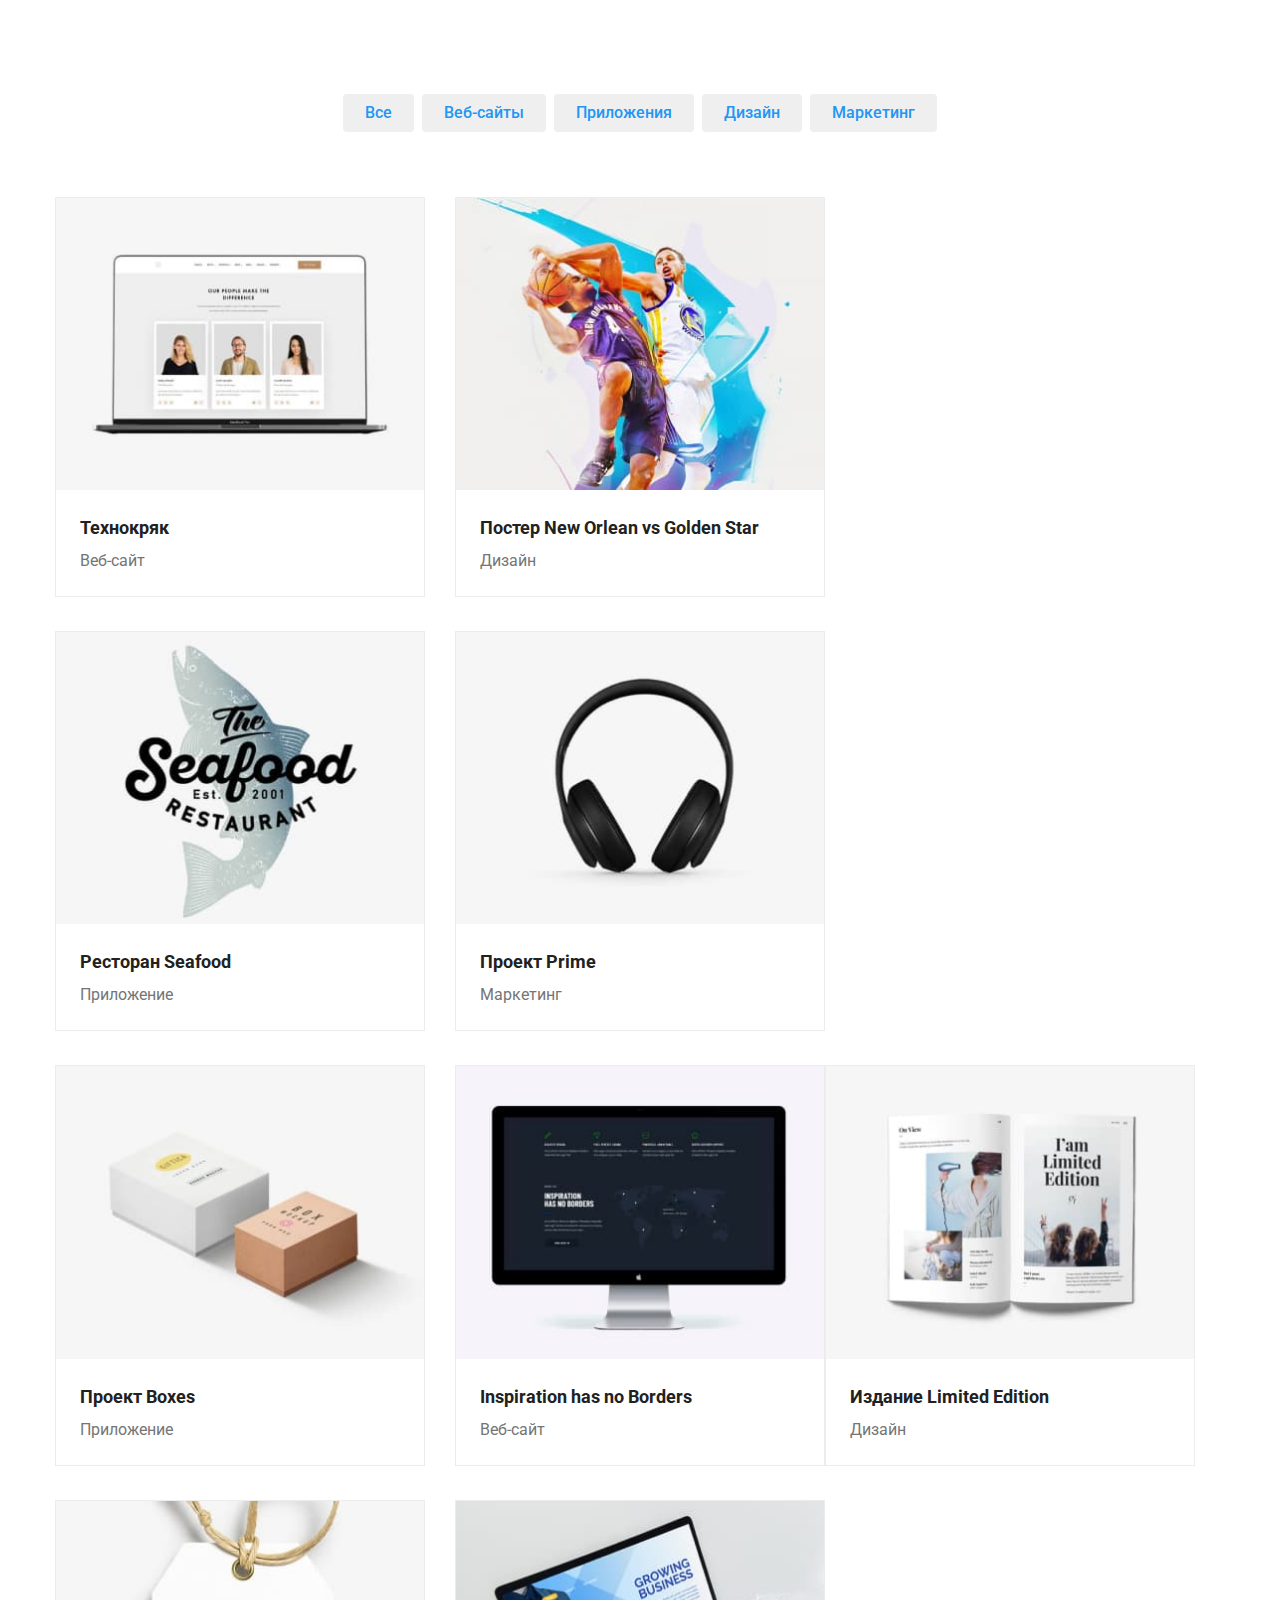
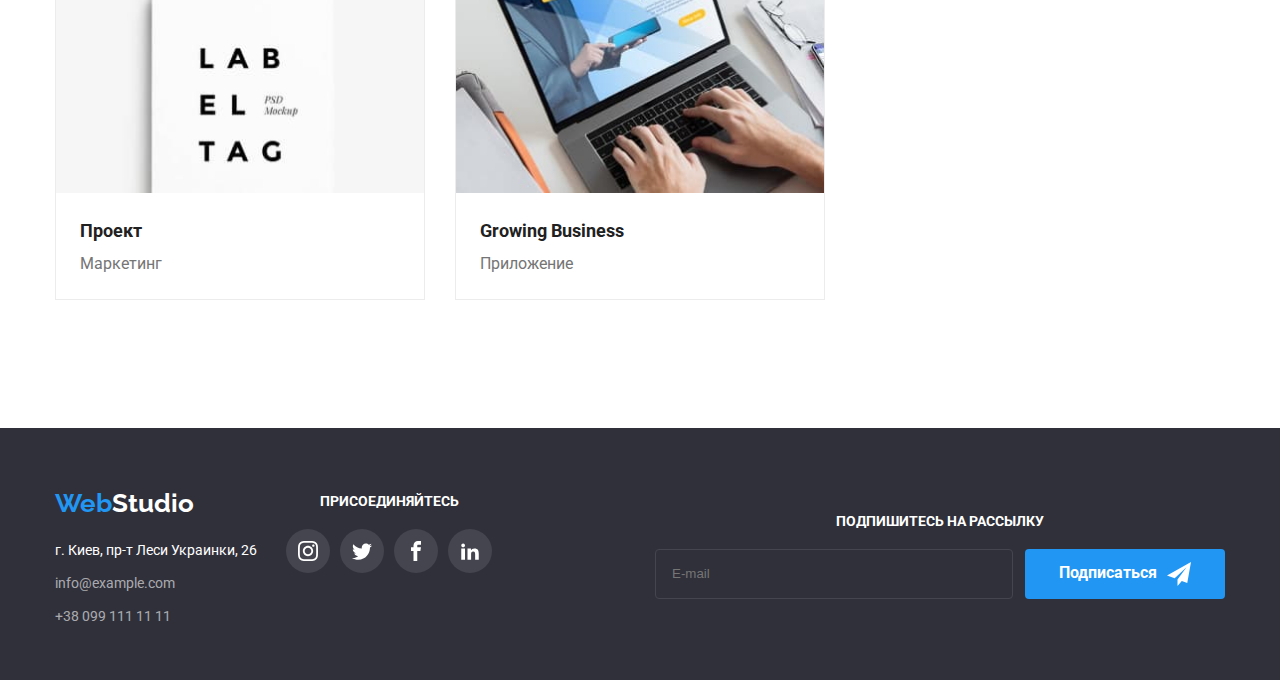
==== commit ee4d317e: "f" ====
--- a/portfolio.html
+++ b/portfolio.html
@@ -14,6 +14,8 @@
 <body>
     <!--top line-->
 
+
+    <!--
 <header class="header-dec">
     <div class="container">
 
@@ -82,7 +84,7 @@
     </div>
 
 </header>
-    
+-->
 <!--
     <header class="header-dec border-for-header">
         <div class="container">
--- a/css/main.min.css
+++ b/css/main.min.css
@@ -1,2 +1,2 @@
-*{padding:0;margin:0}*,*:before,*:after{box-sizing:border-box}nav,footer,header,aside{display:block}img{display:block}body{color:#757575;background-color:#fff;font-family:Roboto, sans-serif}ul{list-style:none}.main-nav{display:flex;align-items:center;margin-right:auto}.nav{text-decoration:none}.nav .accent-logo{color:#2196f3;font-family:Raleway, sans-serif;font-weight:700;font-size:26px;line-height:1.19;text-decoration:none}.nav .logo{color:#212121;font-family:Raleway, sans-serif;font-weight:700;font-size:26px;line-height:1.19;text-decoration:none}.nav-foot{text-decoration:none}.nav-foot .accent-logo-foot{color:#2196f3;font-family:Raleway, sans-serif;font-weight:700;font-size:26px;line-height:1.19;text-decoration:none}.logotip{color:#fff;font-family:Raleway, sans-serif;font-weight:700;font-size:26px;line-height:1.19;text-decoration:none}@media screen and (min-width: 480px){.nav{width:480px}.accent-logo{width:480px}.logotip{width:480px}.nav-foot{width:480px}.accent-logo-foot{width:480px}}@media screen and (max-width: 767px){.main-nav{flex-direction:column}}.main-div{display:flex;align-items:center;margin-right:auto}.site-nav .link{display:block;color:#212121;font-family:inherit;font-weight:500;font-size:14px;line-height:1.14;text-decoration:none;padding-top:32px;transition:all 250ms cubic-bezier(0.4, 0, 0.2, 1)}.site-nav .link:hover,.site-nav .link:focus{color:#2196f3}.site-nav .link.current{color:#2196f3}.site-nav .link.current::after{display:block;content:"";height:4px;width:100%;background-color:#2196f3;margin:0 auto;margin-top:28px;transition:all 250ms cubic-bezier(0.4, 0, 0.2, 1)}.navigation{margin-left:auto}.navigation .link{color:#757575;font-family:inherit;font-weight:500;font-size:14px;line-height:1.14;text-decoration:none;font-style:normal;transition:all 250ms cubic-bezier(0.4, 0, 0.2, 1)}.navigation .link:hover,.navigation .link:focus{color:#2196f3}.navigation.link.current{color:#2196f3}.site-nav{display:flex;flex-direction:column;align-items:center}.links-main{display:flex;align-items:center;flex-direction:column;margin-top:60px}.item-cont{text-align:center}.links-main .item-cont+.item-cont{margin-top:16px}@media screen and (min-width: 768px){.site-nav{display:flex;flex-direction:row;flex-wrap:wrap;align-items:center}}.icon-for-header-svg-m{width:16px;height:12px;margin-right:10px;fill:#757575;transition:all 250ms cubic-bezier(0.4, 0, 0.2, 1)}.icon-for-header-svg-t{width:10px;height:16px;margin-right:10px;fill:#757575;transition:all 250ms cubic-bezier(0.4, 0, 0.2, 1)}.link:hover .icon-for-header-svg-m{fill:#2196f3}.link:hover .icon-for-header-svg-t{fill:#2196f3}.header-dec{border-bottom:1px solid #ececec}.heading{background-color:#2f303a;box-sizing:border-box;height:600px;padding-top:200px;padding-bottom:280px}.page-header .nav{position:relative;display:flex;align-items:center;justify-content:space-between;min-height:80px}site-nav{display:flex;margin-left:93px}site-nav .item+.item{margin-left:50px}.main-div{display:flex;align-items:center;margin-right:auto}.site-nav .link{display:block;color:#212121;font-family:inherit;font-weight:500;font-size:14px;line-height:1.14;text-decoration:none;padding-top:32px;transition:all 250ms cubic-bezier(0.4, 0, 0.2, 1)}@media screen and (min-width: 768px){.header-dec{height:80px}.links-main{display:flex;flex-direction:column}.site-nav{display:flex;text-align:center;justify-content:center}.site-nav .item+.item{margin-left:50px}.main-div{display:flex;flex-wrap:wrap;flex-direction:row;align-items:center;margin-right:auto}.site-nav .link{display:block}}.overlay-head{flex-grow:1;max-width:100%;height:auto;margin-left:auto;margin-right:auto;background-color:#2f303a;outline:1px solid #212121;background-image:linear-gradient(rgba(47,48,58,0.4), rgba(47,48,58,0.4)),url("../img/remade-tel/header-img.jpg");background-repeat:no-repeat;background-size:cover}@media not all, screen and (min-resolution: 192dpi) and (min-width: 480px), screen and (min-resolution: 2dppx) and (min-width: 480px){.overlay-head{background-image:linear-gradient(rgba(47,48,58,0.4), rgba(47,48,58,0.4)),url("../img/remade-tel/header-img@2x.jpg")}}@media not all, screen and (min-resolution: 96dpi) and (min-width: 480px), screen and (min-resolution: 1dppx) and (min-width: 480px){.overlay-head{background-image:linear-gradient(rgba(47,48,58,0.4), rgba(47,48,58,0.4)),url("../img/remade-tel/header-we-img.webp")}}@media not all, screen and (min-resolution: 192dpi) and (min-width: 480px), screen and (min-resolution: 2dppx) and (min-width: 480px){.overlay-head{background-image:linear-gradient(rgba(47,48,58,0.4), rgba(47,48,58,0.4)),url("../img/remade-tel/header-web-img@2x.webp")}}@media not all, screen and (min-resolution: 192dpi) and (min-width: 768px), screen and (min-resolution: 2dppx) and (min-width: 768px){.overlay-head{background-image:linear-gradient(rgba(47,48,58,0.4), rgba(47,48,58,0.4)),url("../img/tablet/header.jpg")}}@media not all, screen and (min-resolution: 192dpi) and (min-width: 768px), screen and (min-resolution: 2dppx) and (min-width: 768px){.overlay-head{background-image:linear-gradient(rgba(47,48,58,0.4), rgba(47,48,58,0.4)),url("../img/tablet/heade@2x.jpg")}}@media not all, screen and (min-resolution: 192dpi) and (min-width: 768px), screen and (min-resolution: 2dppx) and (min-width: 768px){.overlay-head{background-image:linear-gradient(rgba(47,48,58,0.4), rgba(47,48,58,0.4)),url("../img/tablet/header-w.webp")}}@media not all, screen and (min-resolution: 192dpi) and (min-width: 768px), screen and (min-resolution: 2dppx) and (min-width: 768px){.overlay-head{background-image:linear-gradient(rgba(47,48,58,0.4), rgba(47,48,58,0.4)),url("../img/tablet/header-w@2x.webp")}}@media not all, screen and (min-resolution: 192dpi) and (min-width: 1200px), screen and (min-resolution: 2dppx) and (min-width: 1200px){.overlay-head{background-image:linear-gradient(rgba(47,48,58,0.4), rgba(47,48,58,0.4)),url("../img/desct-rem/head.jpg")}}@media not all, screen and (min-resolution: 192dpi) and (min-width: 1200px), screen and (min-resolution: 2dppx) and (min-width: 1200px){.overlay-head{background-image:linear-gradient(rgba(47,48,58,0.4), rgba(47,48,58,0.4)),url("../img/desct-rem/head-w.webp")}}@media not all, screen and (min-resolution: 192dpi) and (min-width: 1200px), screen and (min-resolution: 2dppx) and (min-width: 1200px){.overlay-head{background-image:linear-gradient(rgba(47,48,58,0.4), rgba(47,48,58,0.4)),url("../img/desct-rem/header@2x.jpg")}}@media not all, screen and (min-resolution: 192dpi) and (min-width: 1200px), screen and (min-resolution: 2dppx) and (min-width: 1200px){.overlay-head{background-image:linear-gradient(rgba(47,48,58,0.4), rgba(47,48,58,0.4)),url("../img/desct-rem/head-w@2x.webp")}}.container{margin-left:auto;margin-right:auto;padding-left:15px;padding-right:15px}@media screen and (min-width: 480px){.container{width:480px}}@media screen and (min-width: 768px){.container{width:768px}}@media screen and (min-width: 1200px){.container{width:1200px}}.color-white{color:#fff;font-weight:900;font-size:26px;line-height:1.615;text-align:center;text-transform:uppercase;margin-bottom:30px}.button-studio{color:#fff;background-color:#2196f3;font-weight:700;font-size:16px;line-height:1.87;border:0px;border-radius:4px;padding:10px 32px;text-align:center;margin-top:30px;display:block;margin:auto}.heading{height:400px;width:auto;max-width:480px}.backdrop{position:fixed;top:0;left:0;width:100%;height:100%;background-color:rgba(0,0,0,0.2);transition:all 250ms cubic-bezier(0.4, 0, 0.2, 1);z-index:1}.modal{position:absolute;top:50%;left:34%;transform:translate(-50%, -50%);width:450px;height:609px;border-radius:4px;background-color:#fff;box-shadow:0px 1px 3px rgba(0,0,0,0.12),0px 1px 1px rgba(197,121,121,0.14),0px 2px 1px rgba(0,0,0,0.2);padding:40px}.modal .close-modal{position:absolute;top:8px;right:8px;width:30px;height:30px;background-color:transparent;border:1px solid rgba(0,0,0,0.2);border-radius:50%;cursor:pointer}.icon-for-button-studio{width:11px;height:11px;top:3px;left:4px;fill:#212121}.close-modal:hover .icon-for-button-studio{fill:#2196f3}.is-hidden{opacity:0;visibility:hidden;pointer-events:none}.cap-for-form-head{font-weight:700;font-size:20px;line-height:1.15;text-align:center;letter-spacing:0.03em;color:#212121;width:100%;margin-bottom:30px}.modal-form{display:flex;flex-direction:column;top:-20px;left:0}.modal-form-field{position:relative;margin-bottom:10px}.modal-form-input-label{position:relative;font-family:inherit;font-size:12px;line-height:1.418;letter-spacing:0.1em;margin-bottom:4px;display:block}.modal-form-input-label:hover .modal-form-icon{fill:#2196f3}.modal-form-input-label:focus .modal-form-icon{fill:#2196f3}.modal-form-icon{position:absolute;top:20px;left:12px;transform:translateY(100%)}.modal-form-input{width:100%;height:40px;padding-left:42px;border-radius:4px;border:1px solid rgba(33,33,33,0.2);top:0;left:0}.modal-form-input:hover,.modal-form-input:focus{border-color:#2196f3;outline:none}.modal-form-input:focus+.modal-form-icon{fill:#2196f3}.modal-form-input:focus ~ .modal-form-icon svg{fill:#2196f3}.modal-form-message:focus{outline:none}.modal-form-message{width:100%;height:120px;resize:none;border:1px solid rgba(33,33,33,0.2);border-radius:4px;padding:12px 16px}.modal-form-check:before{display:block;content:"";width:16px;height:15px;border:1px solid #2196f3}.modal-form-label-check::before{content:"";display:block;width:16px;height:15px;border:1px solid #000}.modal-form-check:checked+.modal-form-label-check::before{background-image:url("../img/svg/icon-check.png")}.modal-form-label-check{font-size:14px;font-weight:400;line-height:1.714}.modal-form-label-check{display:flex}.modal-agree{font-size:12px;margin-left:7px;display:block}.button-modal-form{color:#fff;font-weight:700;font-size:16px;line-height:1.875;width:200px;height:50px;border:1px solid #2196f3;border-radius:4px;background:#2196f3;box-shadow:0px 4px 4px rgba(0,0,0,0.15);border-radius:4px;align-items:center;margin-top:30px;display:block;margin:auto;margin-top:30px}.modal-form-icon-gal:focus{fill:#fff;background-color:#2196f3}.visually-hidden{visibility:hidden;position:absolute}@media screen and (min-width: 768px){.heading{height:400px;width:auto;max-width:768px}.color-white{text-align:center;font-size:26px}.modal{position:absolute;top:60%;left:50%;transform:translate(-50%, -50%);width:450px;height:609px}}@media screen and (min-width: 1200px){.heading{height:600px;width:auto;max-width:1600px}.color-white{text-align:center;font-size:44px}.modal{position:absolute;top:60%;left:50%;transform:translate(-50%, -50%);width:528px;height:581px}}.main-features{padding-top:60px}.icons-benefits-four{display:flex;justify-content:center;align-items:center;align-content:center;height:120px;max-width:450px;background-color:#f5f4fa;border:1px solid #f5f4fa;border-radius:4px;margin-bottom:30px;transition:all 250ms cubic-bezier(0.4, 0, 0.2, 1)}.icons-benefits-four:hover{border:2px solid #2196f3}.icons-benefits-four:hover svg{fill:#2196f3}.our-work-features .work-features-title{font-weight:700;font-size:14px;line-height:1.14;text-transform:uppercase;text-align:center;color:#212121}.benefits .work-features-title{margin-bottom:10px}.our-work-features .text{font-weight:400;font-size:14px;line-height:1.71;letter-spacing:0.03em}.text{height:75px;color:#757575}.bgc-benef{background-color:#fff}@media screen and (max-width: 480px){.main-features{width:100%;max-width:450px}.icons-benefits-four{width:100%}.work-features-title{width:100%}.text{width:100%}}@media screen and (min-width: 768px){.our-work-features{display:flex;flex-wrap:wrap;justify-content:space-between}.benefits{width:354px}.main-features{padding-top:60px;padding-bottom:60px}.our-work-features .work-features-title{text-align:left}}@media screen and (min-width: 1200px){.benefits{width:270px}.our-work-features .work-features-title{text-align:left}.main-features{padding-top:94px}}@media (max-width: 1199px){.about-work-section{display:none}}.about-work-section{padding-top:94px;padding-bottom:94px}.image-work{position:relative;width:100%}.work-section-artic{text-transform:uppercase;font-weight:700;font-size:14px;color:#fff;position:absolute;left:0;width:100%;height:70px;bottom:0;background:rgba(47,48,58,0.8);display:flex;align-items:center;justify-content:center}.what-we-do-ul{display:flex}.what-we-do-ul .what-we-do-li+.what-we-do-li{padding-left:30px}.section-title{color:#212121;font-weight:700;font-size:36px;line-height:1.6;text-align:center;padding-bottom:50px}@media screen and (max-width: 480px){.section-title{width:100%}}@media screen and (min-width: 768px){.section-title{width:100%}}@media screen and (min-width: 1200px){.section-title{width:1200px;padding-bottom:50px}}.bgc-our-team{background-color:#f5f4fa;padding-top:60px;padding-bottom:60px}.team{color:#212121;font-weight:500;font-size:16px;line-height:1.18;text-align:center;margin-bottom:10px}.team-padding{border-left:1px solid #ececec;border-right:1px solid #ececec;border-bottom:1px solid #ececec;border-radius:4px;background-color:#fff;padding-top:30px;padding-bottom:30px;box-sizing:border-box;height:168px;padding-left:32px;padding-right:32px;box-shadow:0px 1px 3px rgba(0,0,0,0.12),0px 1px 1px rgba(0,0,0,0.14),0px 2px 1px rgba(0,0,0,0.2);transition:all 250ms cubic-bezier(0.4, 0, 0.2, 1)}.description-team{font-size:16px;line-height:1.18;text-align:center;margin-bottom:16px}.team-image{width:100%;max-width:450px;height:auto}.our-team-li:nth-child(-n+4){padding-bottom:30px}@media screen and (max-width: 480px){.bgc-our-team{width:100%}.our-team-li{width:100%}-padding{width:100%}.team-image{width:100%}}@media screen and (min-width: 768px){.our-team-ul{display:flex;flex-wrap:wrap;justify-content:space-between}}@media screen and (min-width: 1200px){.bgc-our-team{padding-top:94px;padding-bottom:94px}}.social-list{display:flex;align-items:center;justify-content:center}.social-list-svg{width:20px;height:20px}.social-list-item-links{display:flex;justify-content:center;align-items:center;width:44px;height:44px;border-radius:50%;background-color:#fff;transition:all 250ms cubic-bezier(0.4, 0, 0.2, 1)}.social-list-item-links:hover,.social-list-item-links:focus{fill:#fff;background-color:#2196f3}.social-list-item-links:hover svg{fill:#fff}.social-list-item-link-instagram{fill:#afb1b8}.social-list-item-link-twitter{fill:#afb1b8}.social-list-item-link-facebook{fill:#afb1b8}.social-list-item-link-linkedin2{fill:#afb1b8}@media screen and (min-width: 480px){.social-list{width:100%}}.section-title-clients{color:#212121;font-weight:700;font-size:28px;line-height:1.171;text-align:center;padding-bottom:30px}.our-clients{background-color:#fff;padding-top:60px;padding-bottom:60px}.our-clients-ul{display:flex;flex-wrap:wrap;justify-content:space-between}.our-clients-ul .our-clients-li+.our-clients-li{margin-bottom:30px}.our-clients-li{display:flex;align-items:center;justify-content:center;border:1px solid #afb1b8;border-radius:4px;background-color:#fff;box-sizing:border-box;height:90px;width:47%;transition:all 250ms cubic-bezier(0.4, 0, 0.2, 1)}.our-clients-li:hover{border:1px solid #2196f3;transition:all 250ms cubic-bezier(0.4, 0, 0.2, 1)}.our-clients-li:hover svg{fill:#2196f3;transition:all 250ms cubic-bezier(0.4, 0, 0.2, 1)}@media screen and (max-width: 480px){-li{max-width:450px}}@media screen and (min-width: 768px){.our-clients-li{width:226px}}@media screen and (min-width: 1200px){.our-clients-li{width:170px}.our-clients{padding-bottom:94px;padding-top:94px}.section-title-clients{padding-bottom:50px;font-size:36px}}.foot-main{box-sizing:border-box;width:232px;height:105px;align-items:center;margin:0 auto}.logo-foot{text-align:center}.footer{background-color:#2f303a;text-decoration:none;list-style:none;box-sizing:border-box;padding-top:60px;padding-bottom:60px;display:flex}.footer-addr{color:#fff;font-size:14px;line-height:1.71;font-style:normal}.footer-link{color:rgba(255,255,255,0.6);font-size:14px;line-height:1.71;text-decoration:none;list-style:none}.footer-li{display:flex;align-items:center;justify-content:center}.footer-li:first-child{margin-top:20px}.footer-li{margin-top:9px}.footer-tel{margin-top:9px}.footer-box-links{text-align:center;box-sizing:border-box;height:80px;width:206px;align-items:center;justify-content:center;margin:0 auto}.join-us-footer{color:#fff;font-weight:700;font-size:14px;line-height:1.142;text-transform:uppercase;margin-bottom:20px;padding-top:60px}.social-list-footer{display:flex;justify-content:center;align-items:center;margin-right:auto}.social-list-footer-svg{width:20px;height:20px}.social-list-footer .social-list-item+.social-list-item{margin-left:10px}.social-list-item-footer-links{display:flex;justify-content:center;align-items:center;width:44px;height:44px;border-radius:50%;background-color:#44454e;transition:all 250ms cubic-bezier(0.4, 0, 0.2, 1)}.social-list-item-footer-links:hover svg{fill:#fff}.social-footer-link-instagram{fill:#fff}.social-footer-link-twitter{fill:#fff}.social-footer-link-facebook{fill:#fff}.social-footer-link-linkedin2{fill:#fff}.social-list-item-footer-links:hover,.social-list-item-footer-links:focus{fill:#fff;background-color:#2196f3}.two-colons-footer{display:flex;flex-direction:column;margin:auto}.footer-box-join{padding-top:60px}.join-us-footer-email{color:#fff;font-weight:700;font-size:14px;line-height:1.142;text-transform:uppercase;display:flex;justify-content:center;margin-bottom:20px;padding-top:60px;align-items:center;text-align:center}.contact-form-email{min-width:200px;min-height:50px;margin:auto;background-color:transparent;border:1px solid #44454e;border-radius:4px;align-items:center;padding-left:16px;color:#fff;margin-bottom:20px}.button-form-foot{background-color:#2196f3;width:200px;min-height:50px;margin:0 auto;border:0px;border-radius:4px}.but-foot{justify-content:center;text-align:center;font-family:inherit;font-weight:700;color:#fff;font-size:16px;line-height:1.42;text-decoration:none;align-items:center;display:flex}.icon-for-form-foot{justify-content:center;text-align:center;width:24px;height:24px;margin-left:10px;fill:#fff}.join-us-footer-email{display:flex}@media screen and (max-width: 480px){.join-us-footer-email{width:100%}.contact-form-email{width:100%;max-width:450px}}@media screen and (min-width: 768px){.two-colons-footer{display:flex;justify-content:space-between;margin:0}.footer-real-two{display:flex;justify-content:space-between;width:232px}.logo-foot{display:flex;flex-direction:row;justify-content:flex-start;align-items:flex-start}.join-us-footer-email{display:flex;flex-direction:column;padding-top:0}.footer-box-join{margin:auto}.join-us-footer{padding-top:5px}.contact-form-email{width:450px}}@media screen and (min-width: 1200px){.foot-main{box-sizing:border-box;width:231px;height:105px}.footer{background-color:#2f303a;text-decoration:none;list-style:none;box-sizing:border-box;height:252px;padding-top:60px;padding-bottom:60px;display:flex}.social-list-footer{display:flex;justify-content:center;align-items:center;margin-right:auto}.two-colons-footer{display:flex;justify-content:space-between;flex-direction:row}.email-form-foot{display:flex}.button-form-foot{height:50px}.contact-form-email{width:358px;margin-right:12px}.join-us-footer-email{display:flex;flex-direction:column}.decor-footer-logo{width:231px}.footer-li{justify-content:start}.logo-foot{text-align:start}.footer-box-join{padding-top:0;align-content:center;margin:unset}}.but{display:block;border:0px;font-family:inherit;font-weight:500;color:#2196f3;font-size:16px;line-height:1.6;text-decoration:none;border:0px;text-align:center;border-radius:4px;padding:6px 22px;transition:all 250ms cubic-bezier(0.4, 0, 0.2, 1)}.button .but:hover,.button .but:focus{color:#fff;background-color:#2196f3;box-shadow:0px 3px 1px rgba(0,0,0,0.1),0px 1px 2px rgba(0,0,0,0.08),0px 2px 2px rgba(0,0,0,0.12)}.button.primary{color:#fff;background-color:#2196f3;box-shadow:0px 3px 1px rgba(0,0,0,0.1),0px 1px 2px rgba(0,0,0,0.08),0px 2px 2px rgba(0,0,0,0.12)}.buttons-section .button{display:flex;flex-wrap:wrap;padding-bottom:50px}.button .title+.title{margin-left:8px}.buttons-section{padding-top:94px;padding-bottom:94px}.title:nth-child(-n+3){margin-bottom:15px}@media screen and (min-width: 768px){.buttons-section .button{display:flex;justify-content:center;padding-bottom:50px}}.border-for-header{border-bottom-width:1px solid #ececec}.features-portfolio .titles-function-port{font-size:18px;font-weight:700;line-height:2;text-transform:inherit;color:#212121}.text-elem{font-size:16px;line-height:1.87}.titles-function-port{color:#212121}.border-for-cards{display:inline-block;border:1px solid #ececec;height:404px;width:100%;height:auto;background-color:#fff;overflow:hidden;transition:all 250ms cubic-bezier(0.4, 0, 0.2, 1)}.overlay{position:relative;overflow:hidden;z-index:3}.text-cards-overlay{position:absolute;width:100%;height:100%;top:0;left:0;opacity:0;transition:all 250ms cubic-bezier(0.4, 0, 0.2, 1);transform:translateY(100%);background-color:rgba(33,150,243,0.9);color:#fff}.features-li:hover .text-cards-overlay{transform:translateY(0);opacity:1}.padding-for-cards-port{padding-left:24px;padding-top:20px;padding-bottom:20px;padding-right:24px}.features-li:nth-child(-n+8){margin-bottom:30px}.border-for-cards:hover{box-shadow:0px 1px 1px rgba(0,0,0,0.12),0px 4px 4px rgba(0,0,0,0.06),1px 4px 6px rgba(0,0,0,0.16)}.portfolio-text-for-cards{box-sizing:border-box;font-family:inherit;font-size:18px;line-height:1.56;font-weight:400;padding-top:63px;padding-left:63px;padding-left:24px;padding-right:24px}@media screen and (max-width: 480px){.border-for-cards{width:100%;max-width:450px}}@media screen and (min-width: 768px){.features-portfolio{display:flex;flex-wrap:wrap}.features-li:nth-child(2n){margin-left:20px}}@media screen and (min-width: 1200px){.border-for-cards-portfolio{display:flex}.features-li{width:370px;padding-bottom:0}.features-li:nth-child(3n){margin-bottom:30px}}.menu-button{display:inline-flex;margin:0;padding:0;border:none;background-color:transparent}@media screen and (min-width: 768px){.menu-button{display:none}}.menu-button .icon-menu{display:none}.menu-button.is-open .icon-menu{display:block}.menu-button.is-open .icon-cross{display:none}.menu-container.is-open{display:block}.icon-menu:hover svg{fill:#2196f3}@media screen and (max-width: 767px){.header-dec{height:40px}}
+*{padding:0;margin:0}*,*:before,*:after{box-sizing:border-box}nav,footer,header,aside{display:block}img{display:block;height:auto;width:100%}body{color:#757575;background-color:#fff;font-family:Roboto, sans-serif}ul{list-style:none}.main-nav{display:flex;align-items:center;margin-right:auto}.nav{text-decoration:none}.nav .accent-logo{color:#2196f3;font-family:Raleway, sans-serif;font-weight:700;font-size:26px;line-height:1.19;text-decoration:none}.nav .logo{color:#212121;font-family:Raleway, sans-serif;font-weight:700;font-size:26px;line-height:1.19;text-decoration:none}.nav-foot{text-decoration:none}.nav-foot .accent-logo-foot{color:#2196f3;font-family:Raleway, sans-serif;font-weight:700;font-size:26px;line-height:1.19;text-decoration:none}.logotip{color:#fff;font-family:Raleway, sans-serif;font-weight:700;font-size:26px;line-height:1.19;text-decoration:none}@media screen and (min-width: 480px){.nav{width:100%}.accent-logo{width:100%}.logotip{width:100%}.nav-foot{width:100%}.accent-logo-foot{width:100%}}@media screen and (max-width: 767px){.main-nav{flex-direction:column}}.main-div{display:flex;align-items:center;margin-right:auto}.site-nav .link{display:block;color:#212121;font-family:inherit;font-weight:500;font-size:14px;line-height:1.14;text-decoration:none;padding-top:32px;transition:all 250ms cubic-bezier(0.4, 0, 0.2, 1)}.site-nav .link:hover,.site-nav .link:focus{color:#2196f3}.site-nav .link.current{color:#2196f3}.site-nav .link.current::after{display:block;content:"";height:4px;width:100%;background-color:#2196f3;margin:0 auto;margin-top:28px;transition:all 250ms cubic-bezier(0.4, 0, 0.2, 1)}.navigation{margin-left:auto}.navigation .link{color:#757575;font-family:inherit;font-weight:500;font-size:14px;line-height:1.14;text-decoration:none;font-style:normal;transition:all 250ms cubic-bezier(0.4, 0, 0.2, 1)}.navigation .link:hover,.navigation .link:focus{color:#2196f3}.navigation.link.current{color:#2196f3}.site-nav{display:flex;flex-direction:column;align-items:center}.links-main{display:flex;align-items:center;flex-direction:column;margin-top:60px}.item-cont{text-align:center}.links-main .item-cont+.item-cont{margin-top:16px}@media screen and (min-width: 768px){.site-nav{display:flex;flex-direction:row;flex-wrap:wrap;align-items:center}}.icon-for-header-svg-m{width:16px;height:12px;margin-right:10px;fill:#757575;transition:all 250ms cubic-bezier(0.4, 0, 0.2, 1)}.icon-for-header-svg-t{width:10px;height:16px;margin-right:10px;fill:#757575;transition:all 250ms cubic-bezier(0.4, 0, 0.2, 1)}.link:hover .icon-for-header-svg-m{fill:#2196f3}.link:hover .icon-for-header-svg-t{fill:#2196f3}.header-dec{border-bottom:1px solid #ececec}.heading{background-color:#2f303a;box-sizing:border-box;height:600px;padding-top:200px;padding-bottom:280px}.page-header .nav{position:relative;display:flex;align-items:center;justify-content:space-between;min-height:80px}site-nav{display:flex;margin-left:93px}site-nav .item+.item{margin-left:50px}.main-div{display:flex;align-items:center;margin-right:auto;justify-content:space-between}.site-nav .link{display:block;color:#212121;font-family:inherit;font-weight:500;font-size:14px;line-height:1.14;text-decoration:none;padding-top:32px;transition:all 250ms cubic-bezier(0.4, 0, 0.2, 1)}@media screen and (min-width: 768px){.header-dec{height:80px}.links-main{display:flex;flex-direction:column}.site-nav{display:flex;text-align:center;justify-content:center}.site-nav .item+.item{margin-left:50px}.main-div{display:flex;flex-wrap:wrap;flex-direction:row;align-items:center;margin-right:auto}.site-nav .link{display:block}}.overlay-head{flex-grow:1;max-width:100%;height:auto;margin-left:auto;margin-right:auto;background-color:#2f303a;outline:1px solid #212121;background-image:linear-gradient(rgba(47,48,58,0.4), rgba(47,48,58,0.4)),url("../img/remade-tel/header-img.jpg");background-repeat:no-repeat;background-size:cover}@media not all, screen and (min-resolution: 192dpi) and (min-width: 480px), screen and (min-resolution: 2dppx) and (min-width: 480px){.overlay-head{background-image:linear-gradient(rgba(47,48,58,0.4), rgba(47,48,58,0.4)),url("../img/remade-tel/header-img@2x.jpg")}}@media not all, screen and (min-resolution: 96dpi) and (min-width: 480px), screen and (min-resolution: 1dppx) and (min-width: 480px){.overlay-head{background-image:linear-gradient(rgba(47,48,58,0.4), rgba(47,48,58,0.4)),url("../img/remade-tel/header-we-img.webp")}}@media not all, screen and (min-resolution: 192dpi) and (min-width: 480px), screen and (min-resolution: 2dppx) and (min-width: 480px){.overlay-head{background-image:linear-gradient(rgba(47,48,58,0.4), rgba(47,48,58,0.4)),url("../img/remade-tel/header-web-img@2x.webp")}}@media not all, screen and (min-resolution: 192dpi) and (min-width: 768px), screen and (min-resolution: 2dppx) and (min-width: 768px){.overlay-head{background-image:linear-gradient(rgba(47,48,58,0.4), rgba(47,48,58,0.4)),url("../img/tablet/header.jpg")}}@media not all, screen and (min-resolution: 192dpi) and (min-width: 768px), screen and (min-resolution: 2dppx) and (min-width: 768px){.overlay-head{background-image:linear-gradient(rgba(47,48,58,0.4), rgba(47,48,58,0.4)),url("../img/tablet/heade@2x.jpg")}}@media not all, screen and (min-resolution: 192dpi) and (min-width: 768px), screen and (min-resolution: 2dppx) and (min-width: 768px){.overlay-head{background-image:linear-gradient(rgba(47,48,58,0.4), rgba(47,48,58,0.4)),url("../img/tablet/header-w.webp")}}@media not all, screen and (min-resolution: 192dpi) and (min-width: 768px), screen and (min-resolution: 2dppx) and (min-width: 768px){.overlay-head{background-image:linear-gradient(rgba(47,48,58,0.4), rgba(47,48,58,0.4)),url("../img/tablet/header-w@2x.webp")}}@media not all, screen and (min-resolution: 192dpi) and (min-width: 1200px), screen and (min-resolution: 2dppx) and (min-width: 1200px){.overlay-head{background-image:linear-gradient(rgba(47,48,58,0.4), rgba(47,48,58,0.4)),url("../img/desct-rem/head.jpg")}}@media not all, screen and (min-resolution: 192dpi) and (min-width: 1200px), screen and (min-resolution: 2dppx) and (min-width: 1200px){.overlay-head{background-image:linear-gradient(rgba(47,48,58,0.4), rgba(47,48,58,0.4)),url("../img/desct-rem/head-w.webp")}}@media not all, screen and (min-resolution: 192dpi) and (min-width: 1200px), screen and (min-resolution: 2dppx) and (min-width: 1200px){.overlay-head{background-image:linear-gradient(rgba(47,48,58,0.4), rgba(47,48,58,0.4)),url("../img/desct-rem/header@2x.jpg")}}@media not all, screen and (min-resolution: 192dpi) and (min-width: 1200px), screen and (min-resolution: 2dppx) and (min-width: 1200px){.overlay-head{background-image:linear-gradient(rgba(47,48,58,0.4), rgba(47,48,58,0.4)),url("../img/desct-rem/head-w@2x.webp")}}.container{margin-left:auto;margin-right:auto;padding-left:15px;padding-right:15px}@media screen and (min-width: 480px){.container{width:480px}}@media screen and (min-width: 768px){.container{width:768px}}@media screen and (min-width: 1200px){.container{width:1200px}}.color-white{color:#fff;font-weight:900;font-size:26px;line-height:1.615;text-align:center;text-transform:uppercase;margin-bottom:30px}.button-studio{color:#fff;background-color:#2196f3;font-weight:700;font-size:16px;line-height:1.87;border:0px;border-radius:4px;padding:10px 32px;text-align:center;margin-top:30px;display:block;margin:auto}.heading{height:400px;width:auto;max-width:480px}.backdrop{position:fixed;top:0;left:0;width:100%;height:100%;background-color:rgba(0,0,0,0.2);transition:all 250ms cubic-bezier(0.4, 0, 0.2, 1);z-index:1}.modal{position:absolute;top:50%;left:34%;transform:translate(-50%, -50%);width:450px;height:609px;border-radius:4px;background-color:#fff;box-shadow:0px 1px 3px rgba(0,0,0,0.12),0px 1px 1px rgba(197,121,121,0.14),0px 2px 1px rgba(0,0,0,0.2);padding:40px}.modal .close-modal{position:absolute;top:8px;right:8px;width:30px;height:30px;background-color:transparent;border:1px solid rgba(0,0,0,0.2);border-radius:50%;cursor:pointer}.icon-for-button-studio{width:11px;height:11px;top:3px;left:4px;fill:#212121}.close-modal:hover .icon-for-button-studio{fill:#2196f3}.is-hidden{opacity:0;visibility:hidden;pointer-events:none}.cap-for-form-head{font-weight:700;font-size:20px;line-height:1.15;text-align:center;letter-spacing:0.03em;color:#212121;width:100%;margin-bottom:30px}.modal-form{display:flex;flex-direction:column;top:-20px;left:0}.modal-form-field{position:relative;margin-bottom:10px}.modal-form-input-label{position:relative;font-family:inherit;font-size:12px;line-height:1.418;letter-spacing:0.1em;margin-bottom:4px;display:block}.modal-form-input-label:hover .modal-form-icon{fill:#2196f3}.modal-form-input-label:focus .modal-form-icon{fill:#2196f3}.modal-form-icon{position:absolute;top:20px;left:12px;transform:translateY(100%)}.modal-form-input{width:100%;height:40px;padding-left:42px;border-radius:4px;border:1px solid rgba(33,33,33,0.2);top:0;left:0}.modal-form-input:hover,.modal-form-input:focus{border-color:#2196f3;outline:none}.modal-form-input:focus+.modal-form-icon{fill:#2196f3}.modal-form-input:focus ~ .modal-form-icon svg{fill:#2196f3}.modal-form-message:focus{outline:none}.modal-form-message{width:100%;height:120px;resize:none;border:1px solid rgba(33,33,33,0.2);border-radius:4px;padding:12px 16px}.modal-form-check:before{display:block;content:"";width:16px;height:15px;border:1px solid #2196f3}.modal-form-label-check::before{content:"";display:block;width:16px;height:15px;border:1px solid #000}.modal-form-check:checked+.modal-form-label-check::before{background-image:url("../img/svg/icon-check.png")}.modal-form-label-check{font-size:14px;font-weight:400;line-height:1.714}.modal-form-label-check{display:flex}.modal-agree{font-size:12px;margin-left:7px;display:block}.button-modal-form{color:#fff;font-weight:700;font-size:16px;line-height:1.875;width:200px;height:50px;border:1px solid #2196f3;border-radius:4px;background:#2196f3;box-shadow:0px 4px 4px rgba(0,0,0,0.15);border-radius:4px;align-items:center;margin-top:30px;display:block;margin:auto;margin-top:30px}.modal-form-icon-gal:focus{fill:#fff;background-color:#2196f3}.visually-hidden{visibility:hidden;position:absolute}@media screen and (min-width: 768px){.heading{height:400px;width:auto;max-width:768px}.color-white{text-align:center;font-size:26px}.modal{position:absolute;top:60%;left:50%;transform:translate(-50%, -50%);width:450px;height:609px}}@media screen and (min-width: 1200px){.heading{height:600px;width:auto;max-width:1600px}.color-white{text-align:center;font-size:44px}.modal{position:absolute;top:60%;left:50%;transform:translate(-50%, -50%);width:528px;height:581px}}.main-features{padding-top:60px}.icons-benefits-four{display:flex;justify-content:center;align-items:center;align-content:center;height:120px;max-width:450px;background-color:#f5f4fa;border:1px solid #f5f4fa;border-radius:4px;margin-bottom:30px;transition:all 250ms cubic-bezier(0.4, 0, 0.2, 1)}.icons-benefits-four:hover{border:2px solid #2196f3}.icons-benefits-four:hover svg{fill:#2196f3}.our-work-features .work-features-title{font-weight:700;font-size:14px;line-height:1.14;text-transform:uppercase;text-align:center;color:#212121}.benefits .work-features-title{margin-bottom:10px}.our-work-features .text{font-weight:400;font-size:14px;line-height:1.71;letter-spacing:0.03em}.text{height:75px;color:#757575}.bgc-benef{background-color:#fff}@media screen and (max-width: 480px){.main-features{width:100%;max-width:450px}.icons-benefits-four{width:100%}.work-features-title{width:100%}.text{width:100%}}@media screen and (min-width: 768px){.our-work-features{display:flex;flex-wrap:wrap;justify-content:space-between}.benefits{width:354px}.main-features{padding-top:60px;padding-bottom:60px}.our-work-features .work-features-title{text-align:left}}@media screen and (min-width: 1200px){.benefits{width:270px}.our-work-features .work-features-title{text-align:left}.main-features{padding-top:94px}}@media (max-width: 1199px){.about-work-section{display:none}}.about-work-section{padding-top:94px;padding-bottom:94px}.image-work{position:relative;width:100%}.work-section-artic{text-transform:uppercase;font-weight:700;font-size:14px;color:#fff;position:absolute;left:0;width:100%;height:70px;bottom:0;background:rgba(47,48,58,0.8);display:flex;align-items:center;justify-content:center}.what-we-do-ul{display:flex}.what-we-do-ul .what-we-do-li+.what-we-do-li{padding-left:30px}.section-title{color:#212121;font-weight:700;font-size:36px;line-height:1.6;text-align:center;padding-bottom:50px}@media screen and (max-width: 480px){.section-title{width:100%}}@media screen and (min-width: 768px){.section-title{width:100%}}@media screen and (min-width: 1200px){.section-title{width:1200px;padding-bottom:50px}}.bgc-our-team{background-color:#f5f4fa;padding-top:60px;padding-bottom:60px}.team{color:#212121;font-weight:500;font-size:16px;line-height:1.18;text-align:center;margin-bottom:10px}.team-padding{border-left:1px solid #ececec;border-right:1px solid #ececec;border-bottom:1px solid #ececec;border-radius:4px;background-color:#fff;padding-top:30px;padding-bottom:30px;box-sizing:border-box;height:168px;padding-left:32px;padding-right:32px;box-shadow:0px 1px 3px rgba(0,0,0,0.12),0px 1px 1px rgba(0,0,0,0.14),0px 2px 1px rgba(0,0,0,0.2);transition:all 250ms cubic-bezier(0.4, 0, 0.2, 1)}.description-team{font-size:16px;line-height:1.18;text-align:center;margin-bottom:16px}.team-image{width:100%;max-width:450px;height:auto}.our-team-li:nth-child(-n+4){padding-bottom:30px}@media screen and (max-width: 480px){.bgc-our-team{width:100%}.our-team-li{width:100%}-padding{width:100%}.team-image{width:100%}}@media screen and (min-width: 768px){.our-team-ul{display:flex;flex-wrap:wrap;justify-content:space-between}}@media screen and (min-width: 1200px){.bgc-our-team{padding-top:94px;padding-bottom:94px}}.social-list{display:flex;align-items:center;justify-content:center}.social-list-svg{width:20px;height:20px}.social-list-item-links{display:flex;justify-content:center;align-items:center;width:44px;height:44px;border-radius:50%;background-color:#fff;transition:all 250ms cubic-bezier(0.4, 0, 0.2, 1)}.social-list-item-links:hover,.social-list-item-links:focus{fill:#fff;background-color:#2196f3}.social-list-item-links:hover svg{fill:#fff}.social-list-item-link-instagram{fill:#afb1b8}.social-list-item-link-twitter{fill:#afb1b8}.social-list-item-link-facebook{fill:#afb1b8}.social-list-item-link-linkedin2{fill:#afb1b8}@media screen and (min-width: 480px){.social-list{width:100%}}.section-title-clients{color:#212121;font-weight:700;font-size:28px;line-height:1.171;text-align:center;padding-bottom:30px}.our-clients{background-color:#fff;padding-top:60px;padding-bottom:60px}.our-clients-ul{display:flex;flex-wrap:wrap;justify-content:space-between}.our-clients-ul .our-clients-li+.our-clients-li{margin-bottom:30px}.our-clients-li{display:flex;align-items:center;justify-content:center;border:1px solid #afb1b8;border-radius:4px;background-color:#fff;box-sizing:border-box;height:90px;width:47%;transition:all 250ms cubic-bezier(0.4, 0, 0.2, 1)}.our-clients-li:hover{border:1px solid #2196f3;transition:all 250ms cubic-bezier(0.4, 0, 0.2, 1)}.our-clients-li:hover svg{fill:#2196f3;transition:all 250ms cubic-bezier(0.4, 0, 0.2, 1)}@media screen and (max-width: 480px){-li{max-width:450px}}@media screen and (min-width: 768px){.our-clients-li{width:226px}}@media screen and (min-width: 1200px){.our-clients-li{width:170px}.our-clients{padding-bottom:94px;padding-top:94px}.section-title-clients{padding-bottom:50px;font-size:36px}}.foot-main{box-sizing:border-box;width:232px;height:105px;align-items:center;margin:0 auto}.logo-foot{text-align:center}.footer{background-color:#2f303a;text-decoration:none;list-style:none;box-sizing:border-box;padding-top:60px;padding-bottom:60px;display:flex}.footer-addr{color:#fff;font-size:14px;line-height:1.71;font-style:normal}.footer-link{color:rgba(255,255,255,0.6);font-size:14px;line-height:1.71;text-decoration:none;list-style:none}.footer-li{display:flex;align-items:center;justify-content:center}.footer-li:first-child{margin-top:20px}.footer-li{margin-top:9px}.footer-tel{margin-top:9px}.footer-box-links{text-align:center;box-sizing:border-box;height:80px;width:206px;align-items:center;justify-content:center;margin:0 auto}.join-us-footer{color:#fff;font-weight:700;font-size:14px;line-height:1.142;text-transform:uppercase;margin-bottom:20px;padding-top:60px}.social-list-footer{display:flex;justify-content:center;align-items:center;margin-right:auto}.social-list-footer-svg{width:20px;height:20px}.social-list-footer .social-list-item+.social-list-item{margin-left:10px}.social-list-item-footer-links{display:flex;justify-content:center;align-items:center;width:44px;height:44px;border-radius:50%;background-color:#44454e;transition:all 250ms cubic-bezier(0.4, 0, 0.2, 1)}.social-list-item-footer-links:hover svg{fill:#fff}.social-footer-link-instagram{fill:#fff}.social-footer-link-twitter{fill:#fff}.social-footer-link-facebook{fill:#fff}.social-footer-link-linkedin2{fill:#fff}.social-list-item-footer-links:hover,.social-list-item-footer-links:focus{fill:#fff;background-color:#2196f3}.two-colons-footer{display:flex;flex-direction:column;margin:auto}.footer-box-join{padding-top:60px}.join-us-footer-email{color:#fff;font-weight:700;font-size:14px;line-height:1.142;text-transform:uppercase;display:flex;justify-content:center;margin-bottom:20px;padding-top:60px;align-items:center;text-align:center}.contact-form-email{min-width:200px;min-height:50px;margin:auto;background-color:transparent;border:1px solid #44454e;border-radius:4px;align-items:center;padding-left:16px;color:#fff;margin-bottom:20px}.button-form-foot{background-color:#2196f3;width:200px;min-height:50px;margin:0 auto;border:0px;border-radius:4px}.but-foot{justify-content:center;text-align:center;font-family:inherit;font-weight:700;color:#fff;font-size:16px;line-height:1.42;text-decoration:none;align-items:center;display:flex}.icon-for-form-foot{justify-content:center;text-align:center;width:24px;height:24px;margin-left:10px;fill:#fff}.join-us-footer-email{display:flex}@media screen and (max-width: 480px){.join-us-footer-email{width:100%}.contact-form-email{width:100%;max-width:450px}}@media screen and (min-width: 768px){.two-colons-footer{display:flex;justify-content:space-between;margin:0}.footer-real-two{display:flex;justify-content:space-between;width:232px}.logo-foot{display:flex;flex-direction:row;justify-content:flex-start;align-items:flex-start}.join-us-footer-email{display:flex;flex-direction:column;padding-top:0}.footer-box-join{margin:auto}.join-us-footer{padding-top:5px}.contact-form-email{width:450px}}@media screen and (min-width: 1200px){.foot-main{box-sizing:border-box;width:231px;height:105px}.footer{background-color:#2f303a;text-decoration:none;list-style:none;box-sizing:border-box;height:252px;padding-top:60px;padding-bottom:60px;display:flex}.social-list-footer{display:flex;justify-content:center;align-items:center;margin-right:auto}.two-colons-footer{display:flex;justify-content:space-between;flex-direction:row}.email-form-foot{display:flex}.button-form-foot{height:50px}.contact-form-email{width:358px;margin-right:12px}.join-us-footer-email{display:flex;flex-direction:column}.decor-footer-logo{width:231px}.footer-li{justify-content:start}.logo-foot{text-align:start}.footer-box-join{padding-top:0;align-content:center;margin:unset}}.but{display:block;border:0px;font-family:inherit;font-weight:500;color:#2196f3;font-size:16px;line-height:1.6;text-decoration:none;border:0px;text-align:center;border-radius:4px;padding:6px 22px;transition:all 250ms cubic-bezier(0.4, 0, 0.2, 1)}.button .but:hover,.button .but:focus{color:#fff;background-color:#2196f3;box-shadow:0px 3px 1px rgba(0,0,0,0.1),0px 1px 2px rgba(0,0,0,0.08),0px 2px 2px rgba(0,0,0,0.12)}.button.primary{color:#fff;background-color:#2196f3;box-shadow:0px 3px 1px rgba(0,0,0,0.1),0px 1px 2px rgba(0,0,0,0.08),0px 2px 2px rgba(0,0,0,0.12)}.buttons-section .button{display:flex;flex-wrap:wrap;padding-bottom:50px}.button .title+.title{margin-left:8px}.buttons-section{padding-top:94px;padding-bottom:94px}.title:nth-child(-n+3){margin-bottom:15px}@media screen and (min-width: 768px){.buttons-section .button{display:flex;justify-content:center;padding-bottom:50px}}.border-for-header{border-bottom-width:1px solid #ececec}.features-portfolio .titles-function-port{font-size:18px;font-weight:700;line-height:2;text-transform:inherit;color:#212121}.text-elem{font-size:16px;line-height:1.87}.titles-function-port{color:#212121}.border-for-cards{display:inline-block;border:1px solid #ececec;height:404px;width:100%;height:auto;background-color:#fff;overflow:hidden;transition:all 250ms cubic-bezier(0.4, 0, 0.2, 1)}.overlay{position:relative;overflow:hidden;z-index:3}.text-cards-overlay{position:absolute;width:100%;height:100%;top:0;left:0;opacity:0;transition:all 250ms cubic-bezier(0.4, 0, 0.2, 1);transform:translateY(100%);background-color:rgba(33,150,243,0.9);color:#fff}.features-li:hover .text-cards-overlay{transform:translateY(0);opacity:1}.padding-for-cards-port{padding-left:24px;padding-top:20px;padding-bottom:20px;padding-right:24px}.features-li:nth-child(-n+8){margin-bottom:30px}.border-for-cards:hover{box-shadow:0px 1px 1px rgba(0,0,0,0.12),0px 4px 4px rgba(0,0,0,0.06),1px 4px 6px rgba(0,0,0,0.16)}.portfolio-text-for-cards{box-sizing:border-box;font-family:inherit;font-size:18px;line-height:1.56;font-weight:400;padding-top:63px;padding-left:63px;padding-left:24px;padding-right:24px}@media screen and (max-width: 480px){.border-for-cards{width:100%;max-width:450px}}@media screen and (min-width: 768px){.features-portfolio{display:flex;flex-wrap:wrap}.features-li{width:354px}.features-li:not(:nth-child(2n)){margin-right:30px}.features-li:not(:nth-last-child(-n+2)){margin-bottom:30px}}@media screen and (min-width: 1200px){.features-li{width:370px}.features-li:not(:nth-child(3n)){margin-right:30px}.features-li:not(:nth-last-child(-n+3)){margin-bottom:30px}}.menu-button{display:inline-flex;margin:0;padding:0;border:none;background-color:transparent}@media screen and (min-width: 768px){.menu-button{display:none}}.menu-button .icon-menu{display:none}.menu-button.is-open .icon-menu{display:block}.menu-button.is-open .icon-cross{display:none}.menu-container.is-open{display:block}.menu-container{position:absolute;top:60px;left:100%;background-color:#fff;z-index:99}.icon-menu:hover svg{fill:#2196f3}@media screen and (max-width: 767px){.header-dec{height:60px}}
 /*# sourceMappingURL=main.min.css.map */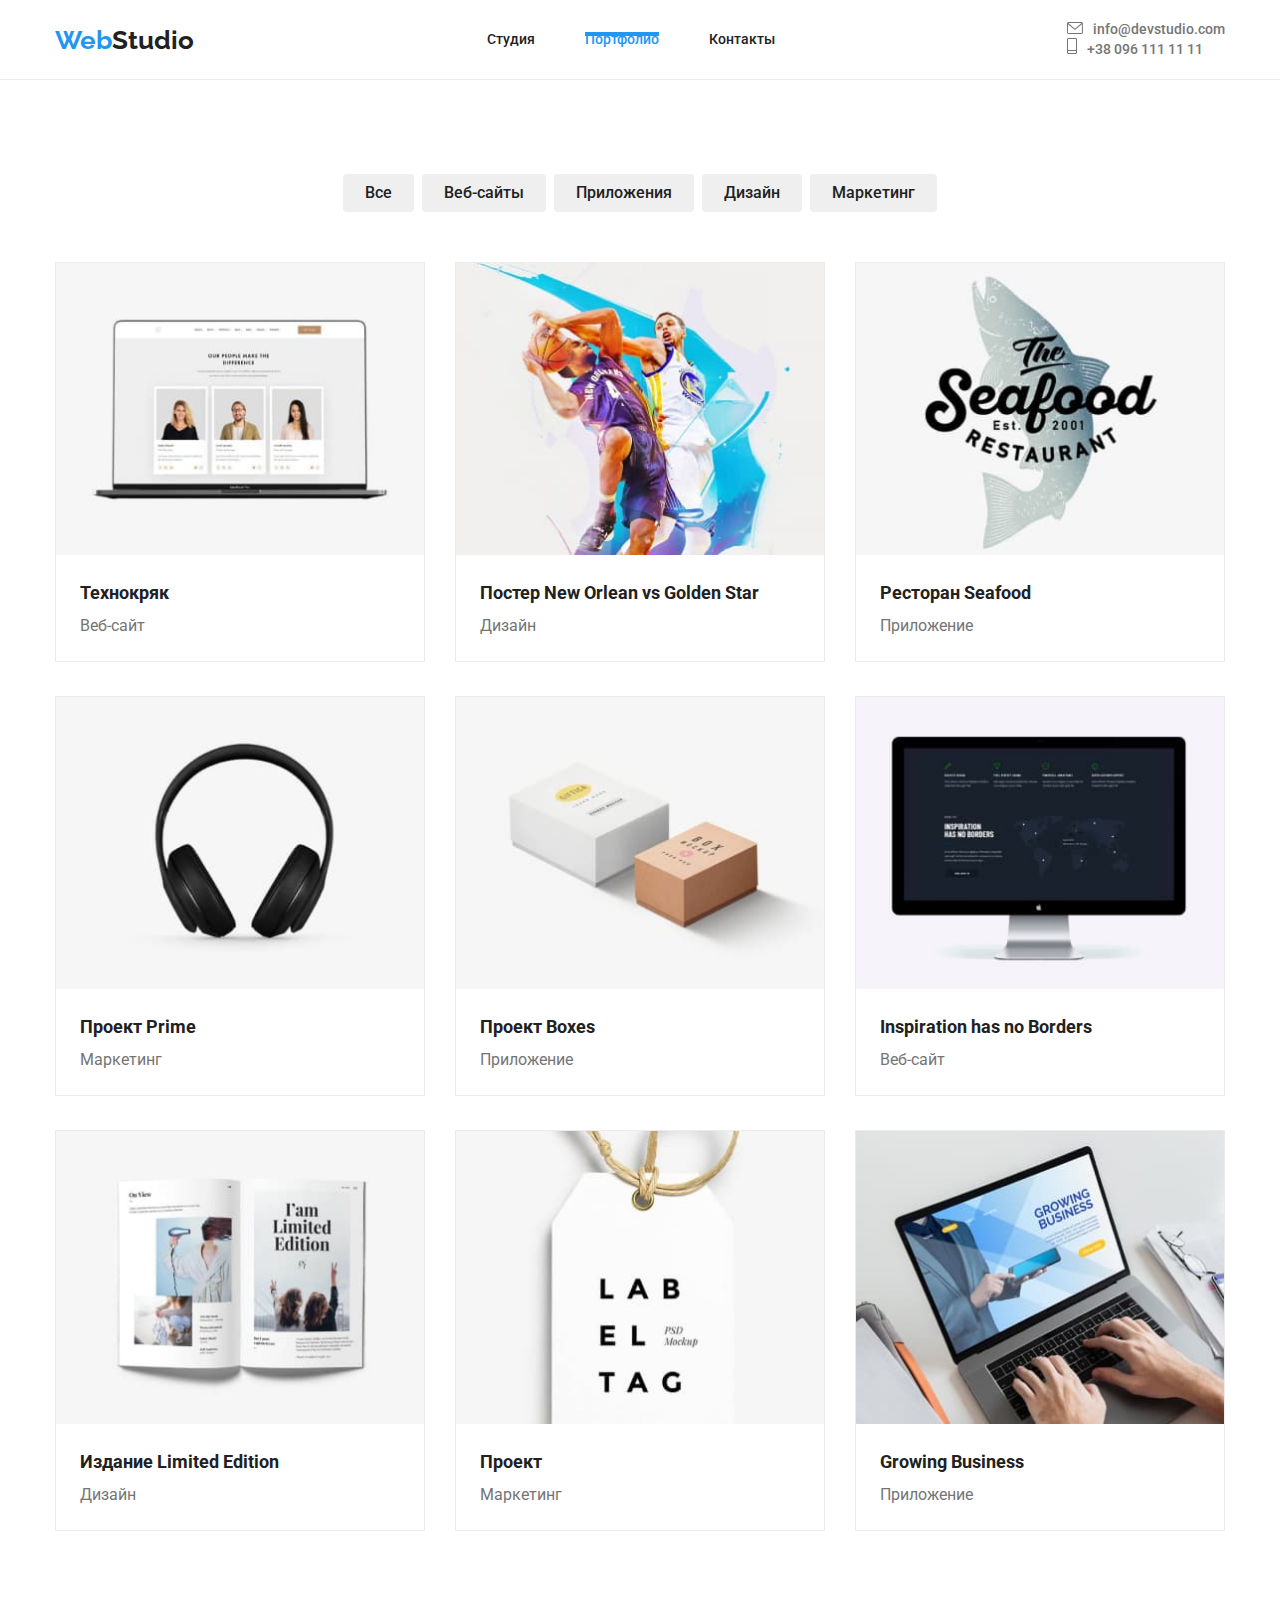
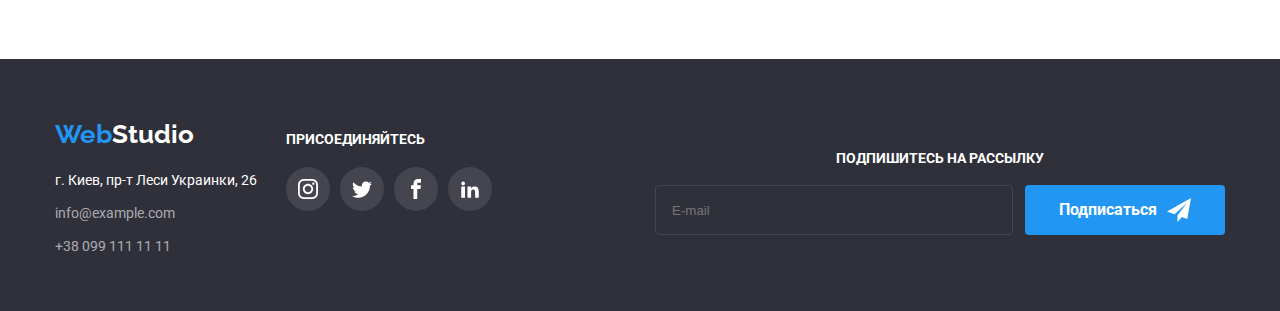
==== commit 09a82668: "1" ====
--- a/portfolio.html
+++ b/portfolio.html
@@ -15,6 +15,104 @@
     <!--top line-->
 
 
+    <header class="header-dec tablet-header-dec">
+        <div class="menu-container" id="menu-container" data-menu>
+          <div>
+               <nav class="main-nav">
+                    <ul class="site-nav list">
+        
+                        <li class="item">
+                            <a href="./index.html" class="link current">Студия</a></li>
+                        <li class="item">
+                            <a href="./portfolio.html" class="link">Портфолио</a>
+                        </li>
+                        <li class="item">
+                            <a href="" class="link">Контакты</a>
+                        </li>
+                    </ul>
+                </nav>
+        
+            </div>
+        
+            <div>
+        
+                <address class="navigation list">
+        
+                    <ul class="links-main">
+                        <li class="item-cont">
+                            <a href="mailto:info@devstudio.com" class="link">
+                                <svg class="icon-for-header-svg-m">
+                                    <use href="./img/svg/sprite.svg#mail"></use>
+                                </svg>info@devstudio.com</a>
+                        </li>
+                        <li class="item-cont">
+                            <a href="tel:+380961111111" class="link">
+                                <svg class="icon-for-header-svg-t">
+                                    <use href="./img/svg/sprite.svg#tel"></use>
+                                </svg>+38 096 111 11 11</a>
+                        </li>
+                    </ul>
+        
+                </address>
+            </div>
+        </div>
+        <div class="container">
+           
+    <div class="main-div tablet-main-div">
+                
+     <div class="tablet-header"><a href="./index.html" class="nav" aria-label="логотип"><span class="accent-logo"
+    lang="en">Web</span><span class="logo" lang="en">Studio</span></a>
+    </div>
+    <button type="button" 
+    class="menu-button is-open" 
+    aria-expanded="false" 
+    aria-controls="menu-container"
+     data-menu-button>
+        <svg width="40" height="40"
+         aria-label="Переключатель мобильного меню">
+            <use class="icon-cross" href="./img/svg/sprite.svg#icon-close"></use>
+            <use class="icon-menu" href="./img/svg/sprite.svg#icon-menu"></use>
+        </svg>
+    </button>
+    <nav class="main-nav tablet-main-nav">
+        
+        <ul class="site-nav list tablet-list">
+            <li class="item">
+                <a href="./index.html" class="link">Студия</a></li>
+            <li class="item">
+                <a href="./portfolio.html" class="link current">Портфолио</a>
+            </li>
+            <li class="item">
+                <a href="" class="link">Контакты</a>
+            </li>
+        </ul>
+    </nav>
+    
+    
+    <address class="navigation list tablet-navigation">
+    
+        <ul class="links-main tablet-links-main">
+            <li class="item">
+                <a href="mailto:info@devstudio.com" class="link">
+                    <svg class="icon-for-header-svg-m">
+                        <use href="./img/svg/sprite.svg#mail"></use>
+                    </svg>info@devstudio.com</a>
+            </li>
+            <li class="item">
+                <a href="tel:+380961111111" class="link">
+                    <svg class="icon-for-header-svg-t">
+                        <use href="./img/svg/sprite.svg#tel"></use>
+                    </svg>+38 096 111 11 11</a>
+            </li>
+        </ul>
+    
+    </address>
+           </div>
+    
+                </div>
+            </header>
+    
+    
     <!--
 <header class="header-dec">
     <div class="container">
--- a/css/main.min.css
+++ b/css/main.min.css
@@ -1,2 +1,2 @@
-*{padding:0;margin:0}*,*:before,*:after{box-sizing:border-box}nav,footer,header,aside{display:block}img{display:block;height:auto;width:100%}body{color:#757575;background-color:#fff;font-family:Roboto, sans-serif}ul{list-style:none}.main-nav{display:flex;align-items:center;margin-right:auto}.nav{text-decoration:none}.nav .accent-logo{color:#2196f3;font-family:Raleway, sans-serif;font-weight:700;font-size:26px;line-height:1.19;text-decoration:none}.nav .logo{color:#212121;font-family:Raleway, sans-serif;font-weight:700;font-size:26px;line-height:1.19;text-decoration:none}.nav-foot{text-decoration:none}.nav-foot .accent-logo-foot{color:#2196f3;font-family:Raleway, sans-serif;font-weight:700;font-size:26px;line-height:1.19;text-decoration:none}.logotip{color:#fff;font-family:Raleway, sans-serif;font-weight:700;font-size:26px;line-height:1.19;text-decoration:none}@media screen and (min-width: 480px){.nav{width:100%}.accent-logo{width:100%}.logotip{width:100%}.nav-foot{width:100%}.accent-logo-foot{width:100%}}@media screen and (max-width: 767px){.main-nav{flex-direction:column}}.main-div{display:flex;align-items:center;margin-right:auto}.site-nav .link{display:block;color:#212121;font-family:inherit;font-weight:500;font-size:14px;line-height:1.14;text-decoration:none;padding-top:32px;transition:all 250ms cubic-bezier(0.4, 0, 0.2, 1)}.site-nav .link:hover,.site-nav .link:focus{color:#2196f3}.site-nav .link.current{color:#2196f3}.site-nav .link.current::after{display:block;content:"";height:4px;width:100%;background-color:#2196f3;margin:0 auto;margin-top:28px;transition:all 250ms cubic-bezier(0.4, 0, 0.2, 1)}.navigation{margin-left:auto}.navigation .link{color:#757575;font-family:inherit;font-weight:500;font-size:14px;line-height:1.14;text-decoration:none;font-style:normal;transition:all 250ms cubic-bezier(0.4, 0, 0.2, 1)}.navigation .link:hover,.navigation .link:focus{color:#2196f3}.navigation.link.current{color:#2196f3}.site-nav{display:flex;flex-direction:column;align-items:center}.links-main{display:flex;align-items:center;flex-direction:column;margin-top:60px}.item-cont{text-align:center}.links-main .item-cont+.item-cont{margin-top:16px}@media screen and (min-width: 768px){.site-nav{display:flex;flex-direction:row;flex-wrap:wrap;align-items:center}}.icon-for-header-svg-m{width:16px;height:12px;margin-right:10px;fill:#757575;transition:all 250ms cubic-bezier(0.4, 0, 0.2, 1)}.icon-for-header-svg-t{width:10px;height:16px;margin-right:10px;fill:#757575;transition:all 250ms cubic-bezier(0.4, 0, 0.2, 1)}.link:hover .icon-for-header-svg-m{fill:#2196f3}.link:hover .icon-for-header-svg-t{fill:#2196f3}.header-dec{border-bottom:1px solid #ececec}.heading{background-color:#2f303a;box-sizing:border-box;height:600px;padding-top:200px;padding-bottom:280px}.page-header .nav{position:relative;display:flex;align-items:center;justify-content:space-between;min-height:80px}site-nav{display:flex;margin-left:93px}site-nav .item+.item{margin-left:50px}.main-div{display:flex;align-items:center;margin-right:auto;justify-content:space-between}.site-nav .link{display:block;color:#212121;font-family:inherit;font-weight:500;font-size:14px;line-height:1.14;text-decoration:none;padding-top:32px;transition:all 250ms cubic-bezier(0.4, 0, 0.2, 1)}@media screen and (min-width: 768px){.header-dec{height:80px}.links-main{display:flex;flex-direction:column}.site-nav{display:flex;text-align:center;justify-content:center}.site-nav .item+.item{margin-left:50px}.main-div{display:flex;flex-wrap:wrap;flex-direction:row;align-items:center;margin-right:auto}.site-nav .link{display:block}}.overlay-head{flex-grow:1;max-width:100%;height:auto;margin-left:auto;margin-right:auto;background-color:#2f303a;outline:1px solid #212121;background-image:linear-gradient(rgba(47,48,58,0.4), rgba(47,48,58,0.4)),url("../img/remade-tel/header-img.jpg");background-repeat:no-repeat;background-size:cover}@media not all, screen and (min-resolution: 192dpi) and (min-width: 480px), screen and (min-resolution: 2dppx) and (min-width: 480px){.overlay-head{background-image:linear-gradient(rgba(47,48,58,0.4), rgba(47,48,58,0.4)),url("../img/remade-tel/header-img@2x.jpg")}}@media not all, screen and (min-resolution: 96dpi) and (min-width: 480px), screen and (min-resolution: 1dppx) and (min-width: 480px){.overlay-head{background-image:linear-gradient(rgba(47,48,58,0.4), rgba(47,48,58,0.4)),url("../img/remade-tel/header-we-img.webp")}}@media not all, screen and (min-resolution: 192dpi) and (min-width: 480px), screen and (min-resolution: 2dppx) and (min-width: 480px){.overlay-head{background-image:linear-gradient(rgba(47,48,58,0.4), rgba(47,48,58,0.4)),url("../img/remade-tel/header-web-img@2x.webp")}}@media not all, screen and (min-resolution: 192dpi) and (min-width: 768px), screen and (min-resolution: 2dppx) and (min-width: 768px){.overlay-head{background-image:linear-gradient(rgba(47,48,58,0.4), rgba(47,48,58,0.4)),url("../img/tablet/header.jpg")}}@media not all, screen and (min-resolution: 192dpi) and (min-width: 768px), screen and (min-resolution: 2dppx) and (min-width: 768px){.overlay-head{background-image:linear-gradient(rgba(47,48,58,0.4), rgba(47,48,58,0.4)),url("../img/tablet/heade@2x.jpg")}}@media not all, screen and (min-resolution: 192dpi) and (min-width: 768px), screen and (min-resolution: 2dppx) and (min-width: 768px){.overlay-head{background-image:linear-gradient(rgba(47,48,58,0.4), rgba(47,48,58,0.4)),url("../img/tablet/header-w.webp")}}@media not all, screen and (min-resolution: 192dpi) and (min-width: 768px), screen and (min-resolution: 2dppx) and (min-width: 768px){.overlay-head{background-image:linear-gradient(rgba(47,48,58,0.4), rgba(47,48,58,0.4)),url("../img/tablet/header-w@2x.webp")}}@media not all, screen and (min-resolution: 192dpi) and (min-width: 1200px), screen and (min-resolution: 2dppx) and (min-width: 1200px){.overlay-head{background-image:linear-gradient(rgba(47,48,58,0.4), rgba(47,48,58,0.4)),url("../img/desct-rem/head.jpg")}}@media not all, screen and (min-resolution: 192dpi) and (min-width: 1200px), screen and (min-resolution: 2dppx) and (min-width: 1200px){.overlay-head{background-image:linear-gradient(rgba(47,48,58,0.4), rgba(47,48,58,0.4)),url("../img/desct-rem/head-w.webp")}}@media not all, screen and (min-resolution: 192dpi) and (min-width: 1200px), screen and (min-resolution: 2dppx) and (min-width: 1200px){.overlay-head{background-image:linear-gradient(rgba(47,48,58,0.4), rgba(47,48,58,0.4)),url("../img/desct-rem/header@2x.jpg")}}@media not all, screen and (min-resolution: 192dpi) and (min-width: 1200px), screen and (min-resolution: 2dppx) and (min-width: 1200px){.overlay-head{background-image:linear-gradient(rgba(47,48,58,0.4), rgba(47,48,58,0.4)),url("../img/desct-rem/head-w@2x.webp")}}.container{margin-left:auto;margin-right:auto;padding-left:15px;padding-right:15px}@media screen and (min-width: 480px){.container{width:480px}}@media screen and (min-width: 768px){.container{width:768px}}@media screen and (min-width: 1200px){.container{width:1200px}}.color-white{color:#fff;font-weight:900;font-size:26px;line-height:1.615;text-align:center;text-transform:uppercase;margin-bottom:30px}.button-studio{color:#fff;background-color:#2196f3;font-weight:700;font-size:16px;line-height:1.87;border:0px;border-radius:4px;padding:10px 32px;text-align:center;margin-top:30px;display:block;margin:auto}.heading{height:400px;width:auto;max-width:480px}.backdrop{position:fixed;top:0;left:0;width:100%;height:100%;background-color:rgba(0,0,0,0.2);transition:all 250ms cubic-bezier(0.4, 0, 0.2, 1);z-index:1}.modal{position:absolute;top:50%;left:34%;transform:translate(-50%, -50%);width:450px;height:609px;border-radius:4px;background-color:#fff;box-shadow:0px 1px 3px rgba(0,0,0,0.12),0px 1px 1px rgba(197,121,121,0.14),0px 2px 1px rgba(0,0,0,0.2);padding:40px}.modal .close-modal{position:absolute;top:8px;right:8px;width:30px;height:30px;background-color:transparent;border:1px solid rgba(0,0,0,0.2);border-radius:50%;cursor:pointer}.icon-for-button-studio{width:11px;height:11px;top:3px;left:4px;fill:#212121}.close-modal:hover .icon-for-button-studio{fill:#2196f3}.is-hidden{opacity:0;visibility:hidden;pointer-events:none}.cap-for-form-head{font-weight:700;font-size:20px;line-height:1.15;text-align:center;letter-spacing:0.03em;color:#212121;width:100%;margin-bottom:30px}.modal-form{display:flex;flex-direction:column;top:-20px;left:0}.modal-form-field{position:relative;margin-bottom:10px}.modal-form-input-label{position:relative;font-family:inherit;font-size:12px;line-height:1.418;letter-spacing:0.1em;margin-bottom:4px;display:block}.modal-form-input-label:hover .modal-form-icon{fill:#2196f3}.modal-form-input-label:focus .modal-form-icon{fill:#2196f3}.modal-form-icon{position:absolute;top:20px;left:12px;transform:translateY(100%)}.modal-form-input{width:100%;height:40px;padding-left:42px;border-radius:4px;border:1px solid rgba(33,33,33,0.2);top:0;left:0}.modal-form-input:hover,.modal-form-input:focus{border-color:#2196f3;outline:none}.modal-form-input:focus+.modal-form-icon{fill:#2196f3}.modal-form-input:focus ~ .modal-form-icon svg{fill:#2196f3}.modal-form-message:focus{outline:none}.modal-form-message{width:100%;height:120px;resize:none;border:1px solid rgba(33,33,33,0.2);border-radius:4px;padding:12px 16px}.modal-form-check:before{display:block;content:"";width:16px;height:15px;border:1px solid #2196f3}.modal-form-label-check::before{content:"";display:block;width:16px;height:15px;border:1px solid #000}.modal-form-check:checked+.modal-form-label-check::before{background-image:url("../img/svg/icon-check.png")}.modal-form-label-check{font-size:14px;font-weight:400;line-height:1.714}.modal-form-label-check{display:flex}.modal-agree{font-size:12px;margin-left:7px;display:block}.button-modal-form{color:#fff;font-weight:700;font-size:16px;line-height:1.875;width:200px;height:50px;border:1px solid #2196f3;border-radius:4px;background:#2196f3;box-shadow:0px 4px 4px rgba(0,0,0,0.15);border-radius:4px;align-items:center;margin-top:30px;display:block;margin:auto;margin-top:30px}.modal-form-icon-gal:focus{fill:#fff;background-color:#2196f3}.visually-hidden{visibility:hidden;position:absolute}@media screen and (min-width: 768px){.heading{height:400px;width:auto;max-width:768px}.color-white{text-align:center;font-size:26px}.modal{position:absolute;top:60%;left:50%;transform:translate(-50%, -50%);width:450px;height:609px}}@media screen and (min-width: 1200px){.heading{height:600px;width:auto;max-width:1600px}.color-white{text-align:center;font-size:44px}.modal{position:absolute;top:60%;left:50%;transform:translate(-50%, -50%);width:528px;height:581px}}.main-features{padding-top:60px}.icons-benefits-four{display:flex;justify-content:center;align-items:center;align-content:center;height:120px;max-width:450px;background-color:#f5f4fa;border:1px solid #f5f4fa;border-radius:4px;margin-bottom:30px;transition:all 250ms cubic-bezier(0.4, 0, 0.2, 1)}.icons-benefits-four:hover{border:2px solid #2196f3}.icons-benefits-four:hover svg{fill:#2196f3}.our-work-features .work-features-title{font-weight:700;font-size:14px;line-height:1.14;text-transform:uppercase;text-align:center;color:#212121}.benefits .work-features-title{margin-bottom:10px}.our-work-features .text{font-weight:400;font-size:14px;line-height:1.71;letter-spacing:0.03em}.text{height:75px;color:#757575}.bgc-benef{background-color:#fff}@media screen and (max-width: 480px){.main-features{width:100%;max-width:450px}.icons-benefits-four{width:100%}.work-features-title{width:100%}.text{width:100%}}@media screen and (min-width: 768px){.our-work-features{display:flex;flex-wrap:wrap;justify-content:space-between}.benefits{width:354px}.main-features{padding-top:60px;padding-bottom:60px}.our-work-features .work-features-title{text-align:left}}@media screen and (min-width: 1200px){.benefits{width:270px}.our-work-features .work-features-title{text-align:left}.main-features{padding-top:94px}}@media (max-width: 1199px){.about-work-section{display:none}}.about-work-section{padding-top:94px;padding-bottom:94px}.image-work{position:relative;width:100%}.work-section-artic{text-transform:uppercase;font-weight:700;font-size:14px;color:#fff;position:absolute;left:0;width:100%;height:70px;bottom:0;background:rgba(47,48,58,0.8);display:flex;align-items:center;justify-content:center}.what-we-do-ul{display:flex}.what-we-do-ul .what-we-do-li+.what-we-do-li{padding-left:30px}.section-title{color:#212121;font-weight:700;font-size:36px;line-height:1.6;text-align:center;padding-bottom:50px}@media screen and (max-width: 480px){.section-title{width:100%}}@media screen and (min-width: 768px){.section-title{width:100%}}@media screen and (min-width: 1200px){.section-title{width:1200px;padding-bottom:50px}}.bgc-our-team{background-color:#f5f4fa;padding-top:60px;padding-bottom:60px}.team{color:#212121;font-weight:500;font-size:16px;line-height:1.18;text-align:center;margin-bottom:10px}.team-padding{border-left:1px solid #ececec;border-right:1px solid #ececec;border-bottom:1px solid #ececec;border-radius:4px;background-color:#fff;padding-top:30px;padding-bottom:30px;box-sizing:border-box;height:168px;padding-left:32px;padding-right:32px;box-shadow:0px 1px 3px rgba(0,0,0,0.12),0px 1px 1px rgba(0,0,0,0.14),0px 2px 1px rgba(0,0,0,0.2);transition:all 250ms cubic-bezier(0.4, 0, 0.2, 1)}.description-team{font-size:16px;line-height:1.18;text-align:center;margin-bottom:16px}.team-image{width:100%;max-width:450px;height:auto}.our-team-li:nth-child(-n+4){padding-bottom:30px}@media screen and (max-width: 480px){.bgc-our-team{width:100%}.our-team-li{width:100%}-padding{width:100%}.team-image{width:100%}}@media screen and (min-width: 768px){.our-team-ul{display:flex;flex-wrap:wrap;justify-content:space-between}}@media screen and (min-width: 1200px){.bgc-our-team{padding-top:94px;padding-bottom:94px}}.social-list{display:flex;align-items:center;justify-content:center}.social-list-svg{width:20px;height:20px}.social-list-item-links{display:flex;justify-content:center;align-items:center;width:44px;height:44px;border-radius:50%;background-color:#fff;transition:all 250ms cubic-bezier(0.4, 0, 0.2, 1)}.social-list-item-links:hover,.social-list-item-links:focus{fill:#fff;background-color:#2196f3}.social-list-item-links:hover svg{fill:#fff}.social-list-item-link-instagram{fill:#afb1b8}.social-list-item-link-twitter{fill:#afb1b8}.social-list-item-link-facebook{fill:#afb1b8}.social-list-item-link-linkedin2{fill:#afb1b8}@media screen and (min-width: 480px){.social-list{width:100%}}.section-title-clients{color:#212121;font-weight:700;font-size:28px;line-height:1.171;text-align:center;padding-bottom:30px}.our-clients{background-color:#fff;padding-top:60px;padding-bottom:60px}.our-clients-ul{display:flex;flex-wrap:wrap;justify-content:space-between}.our-clients-ul .our-clients-li+.our-clients-li{margin-bottom:30px}.our-clients-li{display:flex;align-items:center;justify-content:center;border:1px solid #afb1b8;border-radius:4px;background-color:#fff;box-sizing:border-box;height:90px;width:47%;transition:all 250ms cubic-bezier(0.4, 0, 0.2, 1)}.our-clients-li:hover{border:1px solid #2196f3;transition:all 250ms cubic-bezier(0.4, 0, 0.2, 1)}.our-clients-li:hover svg{fill:#2196f3;transition:all 250ms cubic-bezier(0.4, 0, 0.2, 1)}@media screen and (max-width: 480px){-li{max-width:450px}}@media screen and (min-width: 768px){.our-clients-li{width:226px}}@media screen and (min-width: 1200px){.our-clients-li{width:170px}.our-clients{padding-bottom:94px;padding-top:94px}.section-title-clients{padding-bottom:50px;font-size:36px}}.foot-main{box-sizing:border-box;width:232px;height:105px;align-items:center;margin:0 auto}.logo-foot{text-align:center}.footer{background-color:#2f303a;text-decoration:none;list-style:none;box-sizing:border-box;padding-top:60px;padding-bottom:60px;display:flex}.footer-addr{color:#fff;font-size:14px;line-height:1.71;font-style:normal}.footer-link{color:rgba(255,255,255,0.6);font-size:14px;line-height:1.71;text-decoration:none;list-style:none}.footer-li{display:flex;align-items:center;justify-content:center}.footer-li:first-child{margin-top:20px}.footer-li{margin-top:9px}.footer-tel{margin-top:9px}.footer-box-links{text-align:center;box-sizing:border-box;height:80px;width:206px;align-items:center;justify-content:center;margin:0 auto}.join-us-footer{color:#fff;font-weight:700;font-size:14px;line-height:1.142;text-transform:uppercase;margin-bottom:20px;padding-top:60px}.social-list-footer{display:flex;justify-content:center;align-items:center;margin-right:auto}.social-list-footer-svg{width:20px;height:20px}.social-list-footer .social-list-item+.social-list-item{margin-left:10px}.social-list-item-footer-links{display:flex;justify-content:center;align-items:center;width:44px;height:44px;border-radius:50%;background-color:#44454e;transition:all 250ms cubic-bezier(0.4, 0, 0.2, 1)}.social-list-item-footer-links:hover svg{fill:#fff}.social-footer-link-instagram{fill:#fff}.social-footer-link-twitter{fill:#fff}.social-footer-link-facebook{fill:#fff}.social-footer-link-linkedin2{fill:#fff}.social-list-item-footer-links:hover,.social-list-item-footer-links:focus{fill:#fff;background-color:#2196f3}.two-colons-footer{display:flex;flex-direction:column;margin:auto}.footer-box-join{padding-top:60px}.join-us-footer-email{color:#fff;font-weight:700;font-size:14px;line-height:1.142;text-transform:uppercase;display:flex;justify-content:center;margin-bottom:20px;padding-top:60px;align-items:center;text-align:center}.contact-form-email{min-width:200px;min-height:50px;margin:auto;background-color:transparent;border:1px solid #44454e;border-radius:4px;align-items:center;padding-left:16px;color:#fff;margin-bottom:20px}.button-form-foot{background-color:#2196f3;width:200px;min-height:50px;margin:0 auto;border:0px;border-radius:4px}.but-foot{justify-content:center;text-align:center;font-family:inherit;font-weight:700;color:#fff;font-size:16px;line-height:1.42;text-decoration:none;align-items:center;display:flex}.icon-for-form-foot{justify-content:center;text-align:center;width:24px;height:24px;margin-left:10px;fill:#fff}.join-us-footer-email{display:flex}@media screen and (max-width: 480px){.join-us-footer-email{width:100%}.contact-form-email{width:100%;max-width:450px}}@media screen and (min-width: 768px){.two-colons-footer{display:flex;justify-content:space-between;margin:0}.footer-real-two{display:flex;justify-content:space-between;width:232px}.logo-foot{display:flex;flex-direction:row;justify-content:flex-start;align-items:flex-start}.join-us-footer-email{display:flex;flex-direction:column;padding-top:0}.footer-box-join{margin:auto}.join-us-footer{padding-top:5px}.contact-form-email{width:450px}}@media screen and (min-width: 1200px){.foot-main{box-sizing:border-box;width:231px;height:105px}.footer{background-color:#2f303a;text-decoration:none;list-style:none;box-sizing:border-box;height:252px;padding-top:60px;padding-bottom:60px;display:flex}.social-list-footer{display:flex;justify-content:center;align-items:center;margin-right:auto}.two-colons-footer{display:flex;justify-content:space-between;flex-direction:row}.email-form-foot{display:flex}.button-form-foot{height:50px}.contact-form-email{width:358px;margin-right:12px}.join-us-footer-email{display:flex;flex-direction:column}.decor-footer-logo{width:231px}.footer-li{justify-content:start}.logo-foot{text-align:start}.footer-box-join{padding-top:0;align-content:center;margin:unset}}.but{display:block;border:0px;font-family:inherit;font-weight:500;color:#2196f3;font-size:16px;line-height:1.6;text-decoration:none;border:0px;text-align:center;border-radius:4px;padding:6px 22px;transition:all 250ms cubic-bezier(0.4, 0, 0.2, 1)}.button .but:hover,.button .but:focus{color:#fff;background-color:#2196f3;box-shadow:0px 3px 1px rgba(0,0,0,0.1),0px 1px 2px rgba(0,0,0,0.08),0px 2px 2px rgba(0,0,0,0.12)}.button.primary{color:#fff;background-color:#2196f3;box-shadow:0px 3px 1px rgba(0,0,0,0.1),0px 1px 2px rgba(0,0,0,0.08),0px 2px 2px rgba(0,0,0,0.12)}.buttons-section .button{display:flex;flex-wrap:wrap;padding-bottom:50px}.button .title+.title{margin-left:8px}.buttons-section{padding-top:94px;padding-bottom:94px}.title:nth-child(-n+3){margin-bottom:15px}@media screen and (min-width: 768px){.buttons-section .button{display:flex;justify-content:center;padding-bottom:50px}}.border-for-header{border-bottom-width:1px solid #ececec}.features-portfolio .titles-function-port{font-size:18px;font-weight:700;line-height:2;text-transform:inherit;color:#212121}.text-elem{font-size:16px;line-height:1.87}.titles-function-port{color:#212121}.border-for-cards{display:inline-block;border:1px solid #ececec;height:404px;width:100%;height:auto;background-color:#fff;overflow:hidden;transition:all 250ms cubic-bezier(0.4, 0, 0.2, 1)}.overlay{position:relative;overflow:hidden;z-index:3}.text-cards-overlay{position:absolute;width:100%;height:100%;top:0;left:0;opacity:0;transition:all 250ms cubic-bezier(0.4, 0, 0.2, 1);transform:translateY(100%);background-color:rgba(33,150,243,0.9);color:#fff}.features-li:hover .text-cards-overlay{transform:translateY(0);opacity:1}.padding-for-cards-port{padding-left:24px;padding-top:20px;padding-bottom:20px;padding-right:24px}.features-li:nth-child(-n+8){margin-bottom:30px}.border-for-cards:hover{box-shadow:0px 1px 1px rgba(0,0,0,0.12),0px 4px 4px rgba(0,0,0,0.06),1px 4px 6px rgba(0,0,0,0.16)}.portfolio-text-for-cards{box-sizing:border-box;font-family:inherit;font-size:18px;line-height:1.56;font-weight:400;padding-top:63px;padding-left:63px;padding-left:24px;padding-right:24px}@media screen and (max-width: 480px){.border-for-cards{width:100%;max-width:450px}}@media screen and (min-width: 768px){.features-portfolio{display:flex;flex-wrap:wrap}.features-li{width:354px}.features-li:not(:nth-child(2n)){margin-right:30px}.features-li:not(:nth-last-child(-n+2)){margin-bottom:30px}}@media screen and (min-width: 1200px){.features-li{width:370px}.features-li:not(:nth-child(3n)){margin-right:30px}.features-li:not(:nth-last-child(-n+3)){margin-bottom:30px}}.menu-button{display:inline-flex;margin:0;padding:0;border:none;background-color:transparent}@media screen and (min-width: 768px){.menu-button{display:none}}.menu-button .icon-menu{display:none}.menu-button.is-open .icon-menu{display:block}.menu-button.is-open .icon-cross{display:none}.menu-container.is-open{display:block}.menu-container{position:absolute;top:60px;left:100%;background-color:#fff;z-index:99}.icon-menu:hover svg{fill:#2196f3}@media screen and (max-width: 767px){.header-dec{height:60px}}
+*{padding:0;margin:0}*,*:before,*:after{box-sizing:border-box}nav,footer,header,aside{display:block}img{display:block;height:auto;width:100%}body{color:#757575;background-color:#fff;font-family:Roboto, sans-serif}ul{list-style:none}.main-nav{display:flex;align-items:center;margin-right:auto}.nav{text-decoration:none}.nav .accent-logo{color:#2196f3;font-family:Raleway, sans-serif;font-weight:700;font-size:26px;line-height:1.19;text-decoration:none}.nav .logo{color:#212121;font-family:Raleway, sans-serif;font-weight:700;font-size:26px;line-height:1.19;text-decoration:none}.nav-foot{text-decoration:none}.nav-foot .accent-logo-foot{color:#2196f3;font-family:Raleway, sans-serif;font-weight:700;font-size:26px;line-height:1.19;text-decoration:none}.logotip{color:#fff;font-family:Raleway, sans-serif;font-weight:700;font-size:26px;line-height:1.19;text-decoration:none}@media screen and (min-width: 480px){.nav{width:100%}.accent-logo{width:100%}.logotip{width:100%}.nav-foot{width:100%}.accent-logo-foot{width:100%}}@media screen and (max-width: 767px){.main-nav{flex-direction:column}}.main-div{display:flex;align-items:center;margin-right:auto;justify-content:space-between;position:relative}.site-nav .link:hover,.site-nav .link:focus{color:#2196f3}.site-nav .link.current{color:#2196f3}.site-nav .link.current::after{display:block;content:"";height:4px;width:100%;background-color:#2196f3;margin:0 auto;margin-top:28px;transition:all 250ms cubic-bezier(0.4, 0, 0.2, 1)}.navigation{margin-left:auto}.navigation .link{color:#757575;font-family:inherit;font-weight:500;font-size:14px;line-height:1.14;text-decoration:none;font-style:normal;transition:all 250ms cubic-bezier(0.4, 0, 0.2, 1)}.navigation .link:hover,.navigation .link:focus{color:#2196f3}.navigation.link.current{color:#2196f3}.site-nav{display:flex;flex-direction:column;align-items:center}.links-main{display:flex;align-items:center;flex-direction:column}.item-cont{text-align:center}.links-main .item-cont+.item-cont{margin-top:16px}@media screen and (min-width: 768px){.tablet-list{display:flex;flex-direction:row;flex-wrap:wrap;align-items:center}}.icon-for-header-svg-m{width:16px;height:12px;margin-right:10px;fill:#757575;transition:all 250ms cubic-bezier(0.4, 0, 0.2, 1)}.icon-for-header-svg-t{width:10px;height:16px;margin-right:10px;fill:#757575;transition:all 250ms cubic-bezier(0.4, 0, 0.2, 1)}.link:hover .icon-for-header-svg-m{fill:#2196f3}.link:hover .icon-for-header-svg-t{fill:#2196f3}.header-dec{border-bottom:1px solid #ececec}.heading{background-color:#2f303a;box-sizing:border-box;height:600px;padding-top:200px;padding-bottom:280px}.page-header .nav{position:relative;display:flex;align-items:center;justify-content:space-between;min-height:80px}.site-nav .link{display:block;color:#212121;font-family:inherit;font-weight:500;font-size:14px;line-height:1.14;text-decoration:none;padding-top:32px;padding-bottom:32px;transition:all 250ms cubic-bezier(0.4, 0, 0.2, 1)}.tablet-navigation,.tablet-main-nav{display:none}@media screen and (min-width: 768px){.tablet-main-nav,.tablet-navigation{display:block}.tablet-main-div{height:80px;display:flex;align-items:center;margin-right:auto;justify-content:space-between;position:relative}.tablet-header-dec{height:80px;display:flex;text-align:center}.tablet-links-main{display:flex}.item{display:flex;text-align:center}.tablet-list .link{display:block;color:#212121;font-family:inherit;font-weight:500;font-size:14px;line-height:1.14;text-decoration:none;padding-top:32px;padding-bottom:32px;transition:all 250ms cubic-bezier(0.4, 0, 0.2, 1);position:relative}.tablet-list .item+.item{margin-left:50px}.tablet-main-nav{margin-right:0}.tablet-list .link:hover,.tablet-list .link:focus{color:#2196f3}.tablet-list .link.current{color:#2196f3}.tablet-list .link.current::after{display:block;content:"";height:4px;width:100%;background-color:#2196f3;margin:0 auto;transition:all 250ms cubic-bezier(0.4, 0, 0.2, 1);position:absolute}.tablet-navigation{margin-left:0}.tablet-navigation .link{color:#757575;font-family:inherit;font-weight:500;font-size:14px;line-height:1.14;text-decoration:none;font-style:normal;transition:all 250ms cubic-bezier(0.4, 0, 0.2, 1)}.tablet-navigation .link:hover,.tablet-navigation .link:focus{color:#2196f3}.tablet-navigation.link.current{color:#2196f3}.tablet-links-main{display:block;align-items:center;flex-direction:row}.tablet-list .link{display:flex;flex-wrap:wrap;flex-direction:row}}.overlay-head{flex-grow:1;max-width:100%;height:auto;margin-left:auto;margin-right:auto;background-color:#2f303a;outline:1px solid #212121;background-image:linear-gradient(rgba(47,48,58,0.4), rgba(47,48,58,0.4)),url("../img/remade-tel/header-img.jpg");background-repeat:no-repeat;background-size:cover}@media not all, screen and (min-resolution: 192dpi) and (min-width: 480px), screen and (min-resolution: 2dppx) and (min-width: 480px){.overlay-head{background-image:linear-gradient(rgba(47,48,58,0.4), rgba(47,48,58,0.4)),url("../img/remade-tel/header-img@2x.jpg")}}@media not all, screen and (min-resolution: 96dpi) and (min-width: 480px), screen and (min-resolution: 1dppx) and (min-width: 480px){.overlay-head{background-image:linear-gradient(rgba(47,48,58,0.4), rgba(47,48,58,0.4)),url("../img/remade-tel/header-we-img.webp")}}@media not all, screen and (min-resolution: 192dpi) and (min-width: 480px), screen and (min-resolution: 2dppx) and (min-width: 480px){.overlay-head{background-image:linear-gradient(rgba(47,48,58,0.4), rgba(47,48,58,0.4)),url("../img/remade-tel/header-web-img@2x.webp")}}@media not all, screen and (min-resolution: 192dpi) and (min-width: 768px), screen and (min-resolution: 2dppx) and (min-width: 768px){.overlay-head{background-image:linear-gradient(rgba(47,48,58,0.4), rgba(47,48,58,0.4)),url("../img/tablet/header.jpg")}}@media not all, screen and (min-resolution: 192dpi) and (min-width: 768px), screen and (min-resolution: 2dppx) and (min-width: 768px){.overlay-head{background-image:linear-gradient(rgba(47,48,58,0.4), rgba(47,48,58,0.4)),url("../img/tablet/heade@2x.jpg")}}@media not all, screen and (min-resolution: 192dpi) and (min-width: 768px), screen and (min-resolution: 2dppx) and (min-width: 768px){.overlay-head{background-image:linear-gradient(rgba(47,48,58,0.4), rgba(47,48,58,0.4)),url("../img/tablet/header-w.webp")}}@media not all, screen and (min-resolution: 192dpi) and (min-width: 768px), screen and (min-resolution: 2dppx) and (min-width: 768px){.overlay-head{background-image:linear-gradient(rgba(47,48,58,0.4), rgba(47,48,58,0.4)),url("../img/tablet/header-w@2x.webp")}}@media not all, screen and (min-resolution: 192dpi) and (min-width: 1200px), screen and (min-resolution: 2dppx) and (min-width: 1200px){.overlay-head{background-image:linear-gradient(rgba(47,48,58,0.4), rgba(47,48,58,0.4)),url("../img/desct-rem/head.jpg")}}@media not all, screen and (min-resolution: 192dpi) and (min-width: 1200px), screen and (min-resolution: 2dppx) and (min-width: 1200px){.overlay-head{background-image:linear-gradient(rgba(47,48,58,0.4), rgba(47,48,58,0.4)),url("../img/desct-rem/head-w.webp")}}@media not all, screen and (min-resolution: 192dpi) and (min-width: 1200px), screen and (min-resolution: 2dppx) and (min-width: 1200px){.overlay-head{background-image:linear-gradient(rgba(47,48,58,0.4), rgba(47,48,58,0.4)),url("../img/desct-rem/header@2x.jpg")}}@media not all, screen and (min-resolution: 192dpi) and (min-width: 1200px), screen and (min-resolution: 2dppx) and (min-width: 1200px){.overlay-head{background-image:linear-gradient(rgba(47,48,58,0.4), rgba(47,48,58,0.4)),url("../img/desct-rem/head-w@2x.webp")}}.container{margin-left:auto;margin-right:auto;padding-left:15px;padding-right:15px}@media screen and (min-width: 480px){.container{width:480px}}@media screen and (min-width: 768px){.container{width:768px}}@media screen and (min-width: 1200px){.container{width:1200px}}.color-white{color:#fff;font-weight:900;font-size:26px;line-height:1.615;text-align:center;text-transform:uppercase;margin-bottom:30px}.button-studio{color:#fff;background-color:#2196f3;font-weight:700;font-size:16px;line-height:1.87;border:0px;border-radius:4px;padding:10px 32px;text-align:center;margin-top:30px;display:block;margin:auto}.heading{height:400px;width:auto}.backdrop{position:fixed;top:0;left:0;width:100%;height:100%;background-color:rgba(0,0,0,0.2);transition:all 250ms cubic-bezier(0.4, 0, 0.2, 1);z-index:1}.modal{position:absolute;top:50%;left:50%;transform:translate(-50%, -50%);width:100%;height:609px;border-radius:4px;background-color:#fff;box-shadow:0px 1px 3px rgba(0,0,0,0.12),0px 1px 1px rgba(197,121,121,0.14),0px 2px 1px rgba(0,0,0,0.2);padding:40px}.modal .close-modal{position:absolute;top:8px;right:8px;width:30px;height:30px;background-color:transparent;border:1px solid rgba(0,0,0,0.2);border-radius:50%;cursor:pointer}.icon-for-button-studio{width:11px;height:11px;top:3px;left:4px;fill:#212121}.close-modal:hover .icon-for-button-studio{fill:#2196f3}.is-hidden{opacity:0;visibility:hidden;pointer-events:none}.cap-for-form-head{font-weight:700;font-size:20px;line-height:1.15;text-align:center;letter-spacing:0.03em;color:#212121;width:100%;margin-bottom:30px}.modal-form{display:flex;flex-direction:column;top:-20px;left:0}.modal-form-field{position:relative;margin-bottom:10px}.modal-form-input-label{position:relative;font-family:inherit;font-size:12px;line-height:1.418;letter-spacing:0.1em;margin-bottom:4px;display:block}.modal-form-input-label:hover .modal-form-icon{fill:#2196f3}.modal-form-input-label:focus .modal-form-icon{fill:#2196f3}.modal-form-icon{position:absolute;top:20px;left:12px;transform:translateY(100%)}.modal-form-input{width:100%;height:40px;padding-left:42px;border-radius:4px;border:1px solid rgba(33,33,33,0.2);top:0;left:0}.modal-form-input:hover,.modal-form-input:focus{border-color:#2196f3;outline:none}.modal-form-input:focus+.modal-form-icon{fill:#2196f3}.modal-form-input:focus ~ .modal-form-icon svg{fill:#2196f3}.modal-form-message:focus{outline:none}.modal-form-message{width:100%;height:120px;resize:none;border:1px solid rgba(33,33,33,0.2);border-radius:4px;padding:12px 16px}.modal-form-check:before{display:block;content:"";width:16px;height:15px;border:1px solid #2196f3}.modal-form-label-check::before{content:"";display:block;width:16px;height:15px;border:1px solid #000}.modal-form-check:checked+.modal-form-label-check::before{background-image:url("../img/svg/icon-check.png")}.modal-form-label-check{font-size:14px;font-weight:400;line-height:1.714}.modal-form-label-check{display:flex}.modal-agree{font-size:12px;margin-left:7px;display:block}.button-modal-form{color:#fff;font-weight:700;font-size:16px;line-height:1.875;width:200px;height:50px;border:1px solid #2196f3;border-radius:4px;background:#2196f3;box-shadow:0px 4px 4px rgba(0,0,0,0.15);border-radius:4px;align-items:center;margin-top:30px;display:block;margin:auto;margin-top:30px}.modal-form-icon-gal:focus{fill:#fff;background-color:#2196f3}.visually-hidden{visibility:hidden;position:absolute}@media screen and (min-width: 768px){.heading{height:400px;width:auto}.color-white{text-align:center;font-size:26px}.modal{position:absolute;top:60%;left:50%;transform:translate(-50%, -50%);width:450px;height:609px}}@media screen and (min-width: 1200px){.heading{height:600px;width:auto;max-width:1600px}.color-white{text-align:center;font-size:44px}.modal{position:absolute;top:60%;left:50%;transform:translate(-50%, -50%);width:528px;height:581px}}.main-features{padding-top:60px}.icons-benefits-four{display:flex;justify-content:center;align-items:center;align-content:center;height:120px;max-width:450px;background-color:#f5f4fa;border:1px solid #f5f4fa;border-radius:4px;margin-bottom:30px;transition:all 250ms cubic-bezier(0.4, 0, 0.2, 1)}.icons-benefits-four:hover{border:2px solid #2196f3}.icons-benefits-four:hover svg{fill:#2196f3}.our-work-features .work-features-title{font-weight:700;font-size:14px;line-height:1.14;text-transform:uppercase;text-align:center;color:#212121}.benefits .work-features-title{margin-bottom:10px}.our-work-features .text{font-weight:400;font-size:14px;line-height:1.71;letter-spacing:0.03em}.text{height:75px;color:#757575}.bgc-benef{background-color:#fff}@media screen and (max-width: 480px){.main-features{width:100%;max-width:450px}.icons-benefits-four{width:100%}.work-features-title{width:100%}.text{width:100%}}@media screen and (min-width: 768px){.our-work-features{display:flex;flex-wrap:wrap;justify-content:space-between}.benefits{width:354px}.main-features{padding-top:60px;padding-bottom:60px}.our-work-features .work-features-title{text-align:left}}@media screen and (min-width: 1200px){.benefits{width:270px}.our-work-features .work-features-title{text-align:left}.main-features{padding-top:94px}}@media (max-width: 1199px){.about-work-section{display:none}}.about-work-section{padding-top:94px;padding-bottom:94px}.image-work{position:relative;width:100%}.work-section-artic{text-transform:uppercase;font-weight:700;font-size:14px;color:#fff;position:absolute;left:0;width:100%;height:70px;bottom:0;background:rgba(47,48,58,0.8);display:flex;align-items:center;justify-content:center}.what-we-do-ul{display:flex}.what-we-do-ul .what-we-do-li+.what-we-do-li{padding-left:30px}.section-title{color:#212121;font-weight:700;font-size:36px;line-height:1.6;text-align:center;padding-bottom:50px}@media screen and (max-width: 480px){.section-title{width:100%}}@media screen and (min-width: 768px){.section-title{width:100%}}@media screen and (min-width: 1200px){.section-title{width:1200px;padding-bottom:50px}}.bgc-our-team{background-color:#f5f4fa;padding-top:60px;padding-bottom:60px}.team{color:#212121;font-weight:500;font-size:16px;line-height:1.18;text-align:center;margin-bottom:10px}.team-padding{border-left:1px solid #ececec;border-right:1px solid #ececec;border-bottom:1px solid #ececec;border-radius:4px;background-color:#fff;padding-top:30px;padding-bottom:30px;box-sizing:border-box;height:168px;padding-left:32px;padding-right:32px;box-shadow:0px 1px 3px rgba(0,0,0,0.12),0px 1px 1px rgba(0,0,0,0.14),0px 2px 1px rgba(0,0,0,0.2);transition:all 250ms cubic-bezier(0.4, 0, 0.2, 1)}.description-team{font-size:16px;line-height:1.18;text-align:center;margin-bottom:16px}.team-image{width:100%;max-width:450px;height:auto}.our-team-li:nth-child(-n+4){padding-bottom:30px}@media screen and (max-width: 480px){.bgc-our-team{width:100%}.our-team-li{width:100%}-padding{width:100%}.team-image{width:100%}}@media screen and (min-width: 768px){.our-team-ul{display:flex;flex-wrap:wrap;justify-content:space-between}}@media screen and (min-width: 1200px){.bgc-our-team{padding-top:94px;padding-bottom:94px}}.social-list{display:flex;align-items:center;justify-content:center}.social-list-svg{width:20px;height:20px}.social-list-item-links{display:flex;justify-content:center;align-items:center;width:44px;height:44px;border-radius:50%;background-color:#fff;transition:all 250ms cubic-bezier(0.4, 0, 0.2, 1)}.social-list-item-links:hover,.social-list-item-links:focus{fill:#fff;background-color:#2196f3}.social-list-item-links:hover svg{fill:#fff}.social-list-item-link-instagram{fill:#afb1b8}.social-list-item-link-twitter{fill:#afb1b8}.social-list-item-link-facebook{fill:#afb1b8}.social-list-item-link-linkedin2{fill:#afb1b8}@media screen and (min-width: 480px){.social-list{width:100%}}.section-title-clients{color:#212121;font-weight:700;font-size:28px;line-height:1.171;text-align:center;padding-bottom:30px}.our-clients{background-color:#fff;padding-top:60px;padding-bottom:60px}.our-clients-ul{display:flex;flex-wrap:wrap;justify-content:space-between}.our-clients-ul .our-clients-li+.our-clients-li{margin-bottom:30px}.our-clients-li{display:flex;align-items:center;justify-content:center;border:1px solid #afb1b8;border-radius:4px;background-color:#fff;box-sizing:border-box;height:90px;width:47%;transition:all 250ms cubic-bezier(0.4, 0, 0.2, 1)}.our-clients-li:hover{border:1px solid #2196f3;transition:all 250ms cubic-bezier(0.4, 0, 0.2, 1)}.our-clients-li:hover svg{fill:#2196f3;transition:all 250ms cubic-bezier(0.4, 0, 0.2, 1)}@media screen and (max-width: 480px){-li{max-width:450px}}@media screen and (min-width: 768px){.our-clients-li{width:226px}}@media screen and (min-width: 1200px){.our-clients-li{width:170px}.our-clients{padding-bottom:94px;padding-top:94px}.section-title-clients{padding-bottom:50px;font-size:36px}}.foot-main{box-sizing:border-box;width:232px;height:105px;align-items:center;margin:0 auto}.logo-foot{text-align:center}.footer{background-color:#2f303a;text-decoration:none;list-style:none;box-sizing:border-box;padding-top:60px;padding-bottom:60px;display:flex}.footer-addr{color:#fff;font-size:14px;line-height:1.71;font-style:normal}.footer-link{color:rgba(255,255,255,0.6);font-size:14px;line-height:1.71;text-decoration:none;list-style:none}.footer-li{display:flex;align-items:center;justify-content:center}.footer-li:first-child{margin-top:20px}.footer-li{margin-top:9px}.footer-tel{margin-top:9px}.footer-box-links{text-align:center;box-sizing:border-box;height:80px;width:206px;align-items:center;justify-content:center;margin:0 auto}.join-us-footer{color:#fff;font-weight:700;font-size:14px;line-height:1.142;text-transform:uppercase;margin-bottom:20px;padding-top:60px}.social-list-footer{display:flex;justify-content:center;align-items:center;margin-right:auto}.social-list-footer-svg{width:20px;height:20px}.social-list-footer .social-list-item+.social-list-item{margin-left:10px}.social-list-item-footer-links{display:flex;justify-content:center;align-items:center;width:44px;height:44px;border-radius:50%;background-color:#44454e;transition:all 250ms cubic-bezier(0.4, 0, 0.2, 1)}.social-list-item-footer-links:hover svg{fill:#fff}.social-footer-link-instagram{fill:#fff}.social-footer-link-twitter{fill:#fff}.social-footer-link-facebook{fill:#fff}.social-footer-link-linkedin2{fill:#fff}.social-list-item-footer-links:hover,.social-list-item-footer-links:focus{fill:#fff;background-color:#2196f3}.two-colons-footer{display:flex;flex-direction:column;margin:auto}.footer-box-join{padding-top:60px}.join-us-footer-email{color:#fff;font-weight:700;font-size:14px;line-height:1.142;text-transform:uppercase;display:flex;justify-content:center;margin-bottom:20px;padding-top:60px;align-items:center;text-align:center}.contact-form-email{width:100%;min-height:50px;margin:auto;background-color:transparent;border:1px solid #44454e;border-radius:4px;align-items:center;padding-left:16px;color:#fff;margin-bottom:20px}.button-form-foot{background-color:#2196f3;width:200px;min-height:50px;margin:0 auto;border:0px;border-radius:4px}.but-foot{justify-content:center;text-align:center;font-family:inherit;font-weight:700;color:#fff;font-size:16px;line-height:1.42;text-decoration:none;align-items:center;display:flex}.icon-for-form-foot{justify-content:center;text-align:center;width:24px;height:24px;margin-left:10px;fill:#fff}.join-us-footer-email{display:flex}.container{margin-left:auto;margin-right:auto;padding-left:15px;padding-right:15px;max-width:480px}@media screen and (max-width: 480px){.join-us-footer-email{width:100%}.contact-form-email{width:100%;max-width:450px}}@media screen and (min-width: 768px){.container{max-width:768px}.two-colons-footer{display:flex;justify-content:space-between;margin:0}.footer-real-two{display:flex;justify-content:space-between}.logo-foot{display:flex;flex-direction:row;justify-content:flex-start;align-items:flex-start}.join-us-footer-email{display:flex;flex-direction:column;padding-top:0}.footer-box-join{margin:auto}.join-us-footer{padding-top:5px}.contact-form-email{width:450px}}@media screen and (min-width: 1200px){.container{max-width:1200px}.foot-main{box-sizing:border-box;width:231px;height:105px}.footer-real-two{display:flex;justify-content:space-between}.footer{background-color:#2f303a;text-decoration:none;list-style:none;box-sizing:border-box;height:252px;padding-top:60px;padding-bottom:60px;display:flex}.join-us-footer{padding-top:12px}.social-list-footer{display:flex;justify-content:center;align-items:center;margin-right:auto}.two-colons-footer{display:flex;justify-content:space-between;flex-direction:row}.email-form-foot{display:flex}.button-form-foot{height:50px}.contact-form-email{width:358px;margin-right:12px}.join-us-footer-email{display:flex;flex-direction:column;padding-top:12px}.footer-li{justify-content:start}.logo-foot{text-align:start}.footer-box-join{padding-top:0;align-content:center;margin:unset}.footer-box-links{text-align:start}}.but{display:block;border:0px;font-family:inherit;font-weight:500;color:#212121;font-size:16px;line-height:1.6;text-decoration:none;border:0px;text-align:center;border-radius:4px;padding:6px 22px;transition:all 250ms cubic-bezier(0.4, 0, 0.2, 1)}.button .but:hover,.button .but:focus{color:#fff;background-color:#2196f3;box-shadow:0px 3px 1px rgba(0,0,0,0.1),0px 1px 2px rgba(0,0,0,0.08),0px 2px 2px rgba(0,0,0,0.12)}.button.primary{color:#fff;background-color:#2196f3;box-shadow:0px 3px 1px rgba(0,0,0,0.1),0px 1px 2px rgba(0,0,0,0.08),0px 2px 2px rgba(0,0,0,0.12)}.buttons-section .button{display:flex;flex-wrap:wrap;padding-bottom:50px;margin:-7px -4px}.title{margin:7px 4px}.buttons-section{padding-top:94px;padding-bottom:94px}@media screen and (min-width: 768px){.buttons-section .button{display:flex;justify-content:center;padding-bottom:50px}}.border-for-header{border-bottom-width:1px solid #ececec}.features-portfolio .titles-function-port{font-size:18px;font-weight:700;line-height:2;text-transform:inherit;color:#212121}.text-elem{font-size:16px;line-height:1.87}.titles-function-port{color:#212121}.border-for-cards{display:inline-block;border:1px solid #ececec;height:404px;width:100%;height:auto;background-color:#fff;overflow:hidden;transition:all 250ms cubic-bezier(0.4, 0, 0.2, 1)}.overlay{position:relative;overflow:hidden;z-index:3}.text-cards-overlay{position:absolute;width:100%;height:100%;top:0;left:0;opacity:0;transition:all 250ms cubic-bezier(0.4, 0, 0.2, 1);transform:translateY(100%);background-color:rgba(33,150,243,0.9);color:#fff}.features-li:hover .text-cards-overlay{transform:translateY(0);opacity:1}.padding-for-cards-port{padding-left:24px;padding-top:20px;padding-bottom:20px;padding-right:24px}.features-li:nth-child(-n+8){margin-bottom:30px}.border-for-cards:hover{box-shadow:0px 1px 1px rgba(0,0,0,0.12),0px 4px 4px rgba(0,0,0,0.06),1px 4px 6px rgba(0,0,0,0.16)}.portfolio-text-for-cards{box-sizing:border-box;font-family:inherit;font-size:18px;line-height:1.56;font-weight:400;padding-top:63px;padding-left:63px;padding-left:24px;padding-right:24px}@media screen and (max-width: 480px){.border-for-cards{width:100%;max-width:450px}}@media screen and (min-width: 768px) and (max-width: 768px){.features-portfolio{display:flex;flex-wrap:wrap}.features-li{width:354px}.features-li:not(:nth-child(2n)){margin-right:30px}.features-li:not(:nth-last-child(-n+2)){margin-bottom:30px}}@media screen and (min-width: 1200px){.features-portfolio{display:flex;flex-wrap:wrap}.features-li{width:370px}.features-li:not(:nth-child(3n)){margin-right:30px}.features-li:not(:nth-last-child(-n+3)){margin-bottom:30px}}.menu-button{display:inline-flex;margin:0;padding:0;border:none;background-color:transparent}@media screen and (min-width: 768px){.menu-button{display:none}}.menu-button .icon-menu{display:none}.menu-button.is-open .icon-menu{display:block}.menu-button.is-open .icon-cross{display:none}.menu-container.is-open{display:block}.menu-container{position:absolute;top:100%;left:0;width:100%;height:395px;background-color:#fff;z-index:99;display:none}.header-dec{position:relative}.icon-menu:hover svg{fill:#2196f3}@media screen and (max-width: 767px){.header-dec{height:60px}}
 /*# sourceMappingURL=main.min.css.map */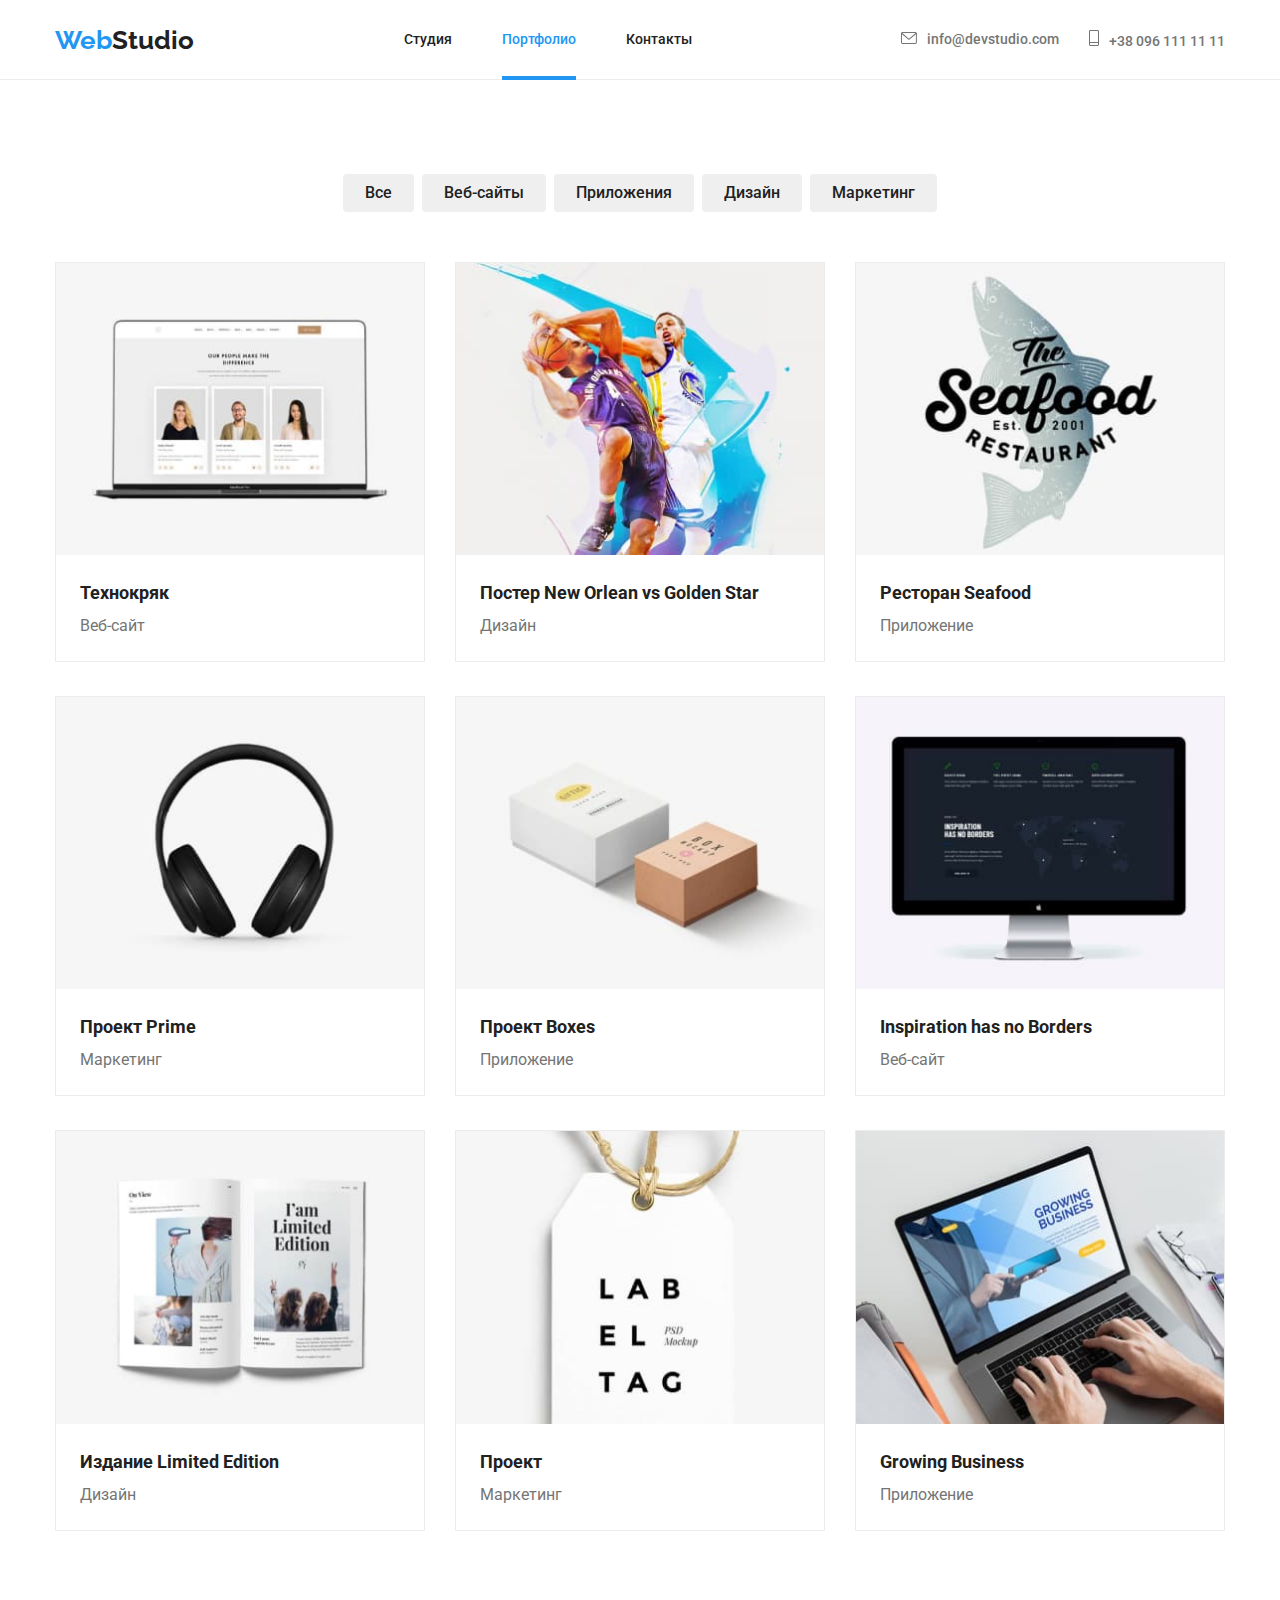
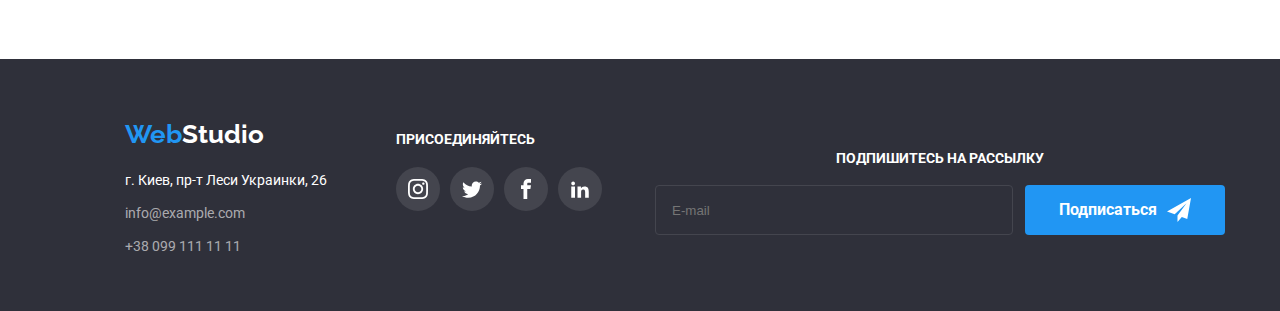
==== commit 77ff20f5: "правки" ====
--- a/portfolio.html
+++ b/portfolio.html
@@ -22,9 +22,9 @@
                     <ul class="site-nav list">
         
                         <li class="item">
-                            <a href="./index.html" class="link current">Студия</a></li>
-                        <li class="item">
-                            <a href="./portfolio.html" class="link">Портфолио</a>
+                            <a href="./index.html" class="link">Студия</a></li>
+                        <li class="item">
+                            <a href="./portfolio.html" class="link current">Портфолио</a>
                         </li>
                         <li class="item">
                             <a href="" class="link">Контакты</a>
--- a/css/main.min.css
+++ b/css/main.min.css
@@ -1,2 +1,2 @@
-*{padding:0;margin:0}*,*:before,*:after{box-sizing:border-box}nav,footer,header,aside{display:block}img{display:block;height:auto;width:100%}body{color:#757575;background-color:#fff;font-family:Roboto, sans-serif}ul{list-style:none}.main-nav{display:flex;align-items:center;margin-right:auto}.nav{text-decoration:none}.nav .accent-logo{color:#2196f3;font-family:Raleway, sans-serif;font-weight:700;font-size:26px;line-height:1.19;text-decoration:none}.nav .logo{color:#212121;font-family:Raleway, sans-serif;font-weight:700;font-size:26px;line-height:1.19;text-decoration:none}.nav-foot{text-decoration:none}.nav-foot .accent-logo-foot{color:#2196f3;font-family:Raleway, sans-serif;font-weight:700;font-size:26px;line-height:1.19;text-decoration:none}.logotip{color:#fff;font-family:Raleway, sans-serif;font-weight:700;font-size:26px;line-height:1.19;text-decoration:none}@media screen and (min-width: 480px){.nav{width:100%}.accent-logo{width:100%}.logotip{width:100%}.nav-foot{width:100%}.accent-logo-foot{width:100%}}@media screen and (max-width: 767px){.main-nav{flex-direction:column}}.main-div{display:flex;align-items:center;margin-right:auto;justify-content:space-between;position:relative}.site-nav .link:hover,.site-nav .link:focus{color:#2196f3}.site-nav .link.current{color:#2196f3}.site-nav .link.current::after{display:block;content:"";height:4px;width:100%;background-color:#2196f3;margin:0 auto;margin-top:28px;transition:all 250ms cubic-bezier(0.4, 0, 0.2, 1)}.navigation{margin-left:auto}.navigation .link{color:#757575;font-family:inherit;font-weight:500;font-size:14px;line-height:1.14;text-decoration:none;font-style:normal;transition:all 250ms cubic-bezier(0.4, 0, 0.2, 1)}.navigation .link:hover,.navigation .link:focus{color:#2196f3}.navigation.link.current{color:#2196f3}.site-nav{display:flex;flex-direction:column;align-items:center}.links-main{display:flex;align-items:center;flex-direction:column}.item-cont{text-align:center}.links-main .item-cont+.item-cont{margin-top:16px}@media screen and (min-width: 768px){.tablet-list{display:flex;flex-direction:row;flex-wrap:wrap;align-items:center}}.icon-for-header-svg-m{width:16px;height:12px;margin-right:10px;fill:#757575;transition:all 250ms cubic-bezier(0.4, 0, 0.2, 1)}.icon-for-header-svg-t{width:10px;height:16px;margin-right:10px;fill:#757575;transition:all 250ms cubic-bezier(0.4, 0, 0.2, 1)}.link:hover .icon-for-header-svg-m{fill:#2196f3}.link:hover .icon-for-header-svg-t{fill:#2196f3}.header-dec{border-bottom:1px solid #ececec}.heading{background-color:#2f303a;box-sizing:border-box;height:600px;padding-top:200px;padding-bottom:280px}.page-header .nav{position:relative;display:flex;align-items:center;justify-content:space-between;min-height:80px}.site-nav .link{display:block;color:#212121;font-family:inherit;font-weight:500;font-size:14px;line-height:1.14;text-decoration:none;padding-top:32px;padding-bottom:32px;transition:all 250ms cubic-bezier(0.4, 0, 0.2, 1)}.tablet-navigation,.tablet-main-nav{display:none}@media screen and (min-width: 768px){.tablet-main-nav,.tablet-navigation{display:block}.tablet-main-div{height:80px;display:flex;align-items:center;margin-right:auto;justify-content:space-between;position:relative}.tablet-header-dec{height:80px;display:flex;text-align:center}.tablet-links-main{display:flex}.item{display:flex;text-align:center}.tablet-list .link{display:block;color:#212121;font-family:inherit;font-weight:500;font-size:14px;line-height:1.14;text-decoration:none;padding-top:32px;padding-bottom:32px;transition:all 250ms cubic-bezier(0.4, 0, 0.2, 1);position:relative}.tablet-list .item+.item{margin-left:50px}.tablet-main-nav{margin-right:0}.tablet-list .link:hover,.tablet-list .link:focus{color:#2196f3}.tablet-list .link.current{color:#2196f3}.tablet-list .link.current::after{display:block;content:"";height:4px;width:100%;background-color:#2196f3;margin:0 auto;transition:all 250ms cubic-bezier(0.4, 0, 0.2, 1);position:absolute}.tablet-navigation{margin-left:0}.tablet-navigation .link{color:#757575;font-family:inherit;font-weight:500;font-size:14px;line-height:1.14;text-decoration:none;font-style:normal;transition:all 250ms cubic-bezier(0.4, 0, 0.2, 1)}.tablet-navigation .link:hover,.tablet-navigation .link:focus{color:#2196f3}.tablet-navigation.link.current{color:#2196f3}.tablet-links-main{display:block;align-items:center;flex-direction:row}.tablet-list .link{display:flex;flex-wrap:wrap;flex-direction:row}}.overlay-head{flex-grow:1;max-width:100%;height:auto;margin-left:auto;margin-right:auto;background-color:#2f303a;outline:1px solid #212121;background-image:linear-gradient(rgba(47,48,58,0.4), rgba(47,48,58,0.4)),url("../img/remade-tel/header-img.jpg");background-repeat:no-repeat;background-size:cover}@media not all, screen and (min-resolution: 192dpi) and (min-width: 480px), screen and (min-resolution: 2dppx) and (min-width: 480px){.overlay-head{background-image:linear-gradient(rgba(47,48,58,0.4), rgba(47,48,58,0.4)),url("../img/remade-tel/header-img@2x.jpg")}}@media not all, screen and (min-resolution: 96dpi) and (min-width: 480px), screen and (min-resolution: 1dppx) and (min-width: 480px){.overlay-head{background-image:linear-gradient(rgba(47,48,58,0.4), rgba(47,48,58,0.4)),url("../img/remade-tel/header-we-img.webp")}}@media not all, screen and (min-resolution: 192dpi) and (min-width: 480px), screen and (min-resolution: 2dppx) and (min-width: 480px){.overlay-head{background-image:linear-gradient(rgba(47,48,58,0.4), rgba(47,48,58,0.4)),url("../img/remade-tel/header-web-img@2x.webp")}}@media not all, screen and (min-resolution: 192dpi) and (min-width: 768px), screen and (min-resolution: 2dppx) and (min-width: 768px){.overlay-head{background-image:linear-gradient(rgba(47,48,58,0.4), rgba(47,48,58,0.4)),url("../img/tablet/header.jpg")}}@media not all, screen and (min-resolution: 192dpi) and (min-width: 768px), screen and (min-resolution: 2dppx) and (min-width: 768px){.overlay-head{background-image:linear-gradient(rgba(47,48,58,0.4), rgba(47,48,58,0.4)),url("../img/tablet/heade@2x.jpg")}}@media not all, screen and (min-resolution: 192dpi) and (min-width: 768px), screen and (min-resolution: 2dppx) and (min-width: 768px){.overlay-head{background-image:linear-gradient(rgba(47,48,58,0.4), rgba(47,48,58,0.4)),url("../img/tablet/header-w.webp")}}@media not all, screen and (min-resolution: 192dpi) and (min-width: 768px), screen and (min-resolution: 2dppx) and (min-width: 768px){.overlay-head{background-image:linear-gradient(rgba(47,48,58,0.4), rgba(47,48,58,0.4)),url("../img/tablet/header-w@2x.webp")}}@media not all, screen and (min-resolution: 192dpi) and (min-width: 1200px), screen and (min-resolution: 2dppx) and (min-width: 1200px){.overlay-head{background-image:linear-gradient(rgba(47,48,58,0.4), rgba(47,48,58,0.4)),url("../img/desct-rem/head.jpg")}}@media not all, screen and (min-resolution: 192dpi) and (min-width: 1200px), screen and (min-resolution: 2dppx) and (min-width: 1200px){.overlay-head{background-image:linear-gradient(rgba(47,48,58,0.4), rgba(47,48,58,0.4)),url("../img/desct-rem/head-w.webp")}}@media not all, screen and (min-resolution: 192dpi) and (min-width: 1200px), screen and (min-resolution: 2dppx) and (min-width: 1200px){.overlay-head{background-image:linear-gradient(rgba(47,48,58,0.4), rgba(47,48,58,0.4)),url("../img/desct-rem/header@2x.jpg")}}@media not all, screen and (min-resolution: 192dpi) and (min-width: 1200px), screen and (min-resolution: 2dppx) and (min-width: 1200px){.overlay-head{background-image:linear-gradient(rgba(47,48,58,0.4), rgba(47,48,58,0.4)),url("../img/desct-rem/head-w@2x.webp")}}.container{margin-left:auto;margin-right:auto;padding-left:15px;padding-right:15px}@media screen and (min-width: 480px){.container{width:480px}}@media screen and (min-width: 768px){.container{width:768px}}@media screen and (min-width: 1200px){.container{width:1200px}}.color-white{color:#fff;font-weight:900;font-size:26px;line-height:1.615;text-align:center;text-transform:uppercase;margin-bottom:30px}.button-studio{color:#fff;background-color:#2196f3;font-weight:700;font-size:16px;line-height:1.87;border:0px;border-radius:4px;padding:10px 32px;text-align:center;margin-top:30px;display:block;margin:auto}.heading{height:400px;width:auto}.backdrop{position:fixed;top:0;left:0;width:100%;height:100%;background-color:rgba(0,0,0,0.2);transition:all 250ms cubic-bezier(0.4, 0, 0.2, 1);z-index:1}.modal{position:absolute;top:50%;left:50%;transform:translate(-50%, -50%);width:100%;height:609px;border-radius:4px;background-color:#fff;box-shadow:0px 1px 3px rgba(0,0,0,0.12),0px 1px 1px rgba(197,121,121,0.14),0px 2px 1px rgba(0,0,0,0.2);padding:40px}.modal .close-modal{position:absolute;top:8px;right:8px;width:30px;height:30px;background-color:transparent;border:1px solid rgba(0,0,0,0.2);border-radius:50%;cursor:pointer}.icon-for-button-studio{width:11px;height:11px;top:3px;left:4px;fill:#212121}.close-modal:hover .icon-for-button-studio{fill:#2196f3}.is-hidden{opacity:0;visibility:hidden;pointer-events:none}.cap-for-form-head{font-weight:700;font-size:20px;line-height:1.15;text-align:center;letter-spacing:0.03em;color:#212121;width:100%;margin-bottom:30px}.modal-form{display:flex;flex-direction:column;top:-20px;left:0}.modal-form-field{position:relative;margin-bottom:10px}.modal-form-input-label{position:relative;font-family:inherit;font-size:12px;line-height:1.418;letter-spacing:0.1em;margin-bottom:4px;display:block}.modal-form-input-label:hover .modal-form-icon{fill:#2196f3}.modal-form-input-label:focus .modal-form-icon{fill:#2196f3}.modal-form-icon{position:absolute;top:20px;left:12px;transform:translateY(100%)}.modal-form-input{width:100%;height:40px;padding-left:42px;border-radius:4px;border:1px solid rgba(33,33,33,0.2);top:0;left:0}.modal-form-input:hover,.modal-form-input:focus{border-color:#2196f3;outline:none}.modal-form-input:focus+.modal-form-icon{fill:#2196f3}.modal-form-input:focus ~ .modal-form-icon svg{fill:#2196f3}.modal-form-message:focus{outline:none}.modal-form-message{width:100%;height:120px;resize:none;border:1px solid rgba(33,33,33,0.2);border-radius:4px;padding:12px 16px}.modal-form-check:before{display:block;content:"";width:16px;height:15px;border:1px solid #2196f3}.modal-form-label-check::before{content:"";display:block;width:16px;height:15px;border:1px solid #000}.modal-form-check:checked+.modal-form-label-check::before{background-image:url("../img/svg/icon-check.png")}.modal-form-label-check{font-size:14px;font-weight:400;line-height:1.714}.modal-form-label-check{display:flex}.modal-agree{font-size:12px;margin-left:7px;display:block}.button-modal-form{color:#fff;font-weight:700;font-size:16px;line-height:1.875;width:200px;height:50px;border:1px solid #2196f3;border-radius:4px;background:#2196f3;box-shadow:0px 4px 4px rgba(0,0,0,0.15);border-radius:4px;align-items:center;margin-top:30px;display:block;margin:auto;margin-top:30px}.modal-form-icon-gal:focus{fill:#fff;background-color:#2196f3}.visually-hidden{visibility:hidden;position:absolute}@media screen and (min-width: 768px){.heading{height:400px;width:auto}.color-white{text-align:center;font-size:26px}.modal{position:absolute;top:60%;left:50%;transform:translate(-50%, -50%);width:450px;height:609px}}@media screen and (min-width: 1200px){.heading{height:600px;width:auto;max-width:1600px}.color-white{text-align:center;font-size:44px}.modal{position:absolute;top:60%;left:50%;transform:translate(-50%, -50%);width:528px;height:581px}}.main-features{padding-top:60px}.icons-benefits-four{display:flex;justify-content:center;align-items:center;align-content:center;height:120px;max-width:450px;background-color:#f5f4fa;border:1px solid #f5f4fa;border-radius:4px;margin-bottom:30px;transition:all 250ms cubic-bezier(0.4, 0, 0.2, 1)}.icons-benefits-four:hover{border:2px solid #2196f3}.icons-benefits-four:hover svg{fill:#2196f3}.our-work-features .work-features-title{font-weight:700;font-size:14px;line-height:1.14;text-transform:uppercase;text-align:center;color:#212121}.benefits .work-features-title{margin-bottom:10px}.our-work-features .text{font-weight:400;font-size:14px;line-height:1.71;letter-spacing:0.03em}.text{height:75px;color:#757575}.bgc-benef{background-color:#fff}@media screen and (max-width: 480px){.main-features{width:100%;max-width:450px}.icons-benefits-four{width:100%}.work-features-title{width:100%}.text{width:100%}}@media screen and (min-width: 768px){.our-work-features{display:flex;flex-wrap:wrap;justify-content:space-between}.benefits{width:354px}.main-features{padding-top:60px;padding-bottom:60px}.our-work-features .work-features-title{text-align:left}}@media screen and (min-width: 1200px){.benefits{width:270px}.our-work-features .work-features-title{text-align:left}.main-features{padding-top:94px}}@media (max-width: 1199px){.about-work-section{display:none}}.about-work-section{padding-top:94px;padding-bottom:94px}.image-work{position:relative;width:100%}.work-section-artic{text-transform:uppercase;font-weight:700;font-size:14px;color:#fff;position:absolute;left:0;width:100%;height:70px;bottom:0;background:rgba(47,48,58,0.8);display:flex;align-items:center;justify-content:center}.what-we-do-ul{display:flex}.what-we-do-ul .what-we-do-li+.what-we-do-li{padding-left:30px}.section-title{color:#212121;font-weight:700;font-size:36px;line-height:1.6;text-align:center;padding-bottom:50px}@media screen and (max-width: 480px){.section-title{width:100%}}@media screen and (min-width: 768px){.section-title{width:100%}}@media screen and (min-width: 1200px){.section-title{width:1200px;padding-bottom:50px}}.bgc-our-team{background-color:#f5f4fa;padding-top:60px;padding-bottom:60px}.team{color:#212121;font-weight:500;font-size:16px;line-height:1.18;text-align:center;margin-bottom:10px}.team-padding{border-left:1px solid #ececec;border-right:1px solid #ececec;border-bottom:1px solid #ececec;border-radius:4px;background-color:#fff;padding-top:30px;padding-bottom:30px;box-sizing:border-box;height:168px;padding-left:32px;padding-right:32px;box-shadow:0px 1px 3px rgba(0,0,0,0.12),0px 1px 1px rgba(0,0,0,0.14),0px 2px 1px rgba(0,0,0,0.2);transition:all 250ms cubic-bezier(0.4, 0, 0.2, 1)}.description-team{font-size:16px;line-height:1.18;text-align:center;margin-bottom:16px}.team-image{width:100%;max-width:450px;height:auto}.our-team-li:nth-child(-n+4){padding-bottom:30px}@media screen and (max-width: 480px){.bgc-our-team{width:100%}.our-team-li{width:100%}-padding{width:100%}.team-image{width:100%}}@media screen and (min-width: 768px){.our-team-ul{display:flex;flex-wrap:wrap;justify-content:space-between}}@media screen and (min-width: 1200px){.bgc-our-team{padding-top:94px;padding-bottom:94px}}.social-list{display:flex;align-items:center;justify-content:center}.social-list-svg{width:20px;height:20px}.social-list-item-links{display:flex;justify-content:center;align-items:center;width:44px;height:44px;border-radius:50%;background-color:#fff;transition:all 250ms cubic-bezier(0.4, 0, 0.2, 1)}.social-list-item-links:hover,.social-list-item-links:focus{fill:#fff;background-color:#2196f3}.social-list-item-links:hover svg{fill:#fff}.social-list-item-link-instagram{fill:#afb1b8}.social-list-item-link-twitter{fill:#afb1b8}.social-list-item-link-facebook{fill:#afb1b8}.social-list-item-link-linkedin2{fill:#afb1b8}@media screen and (min-width: 480px){.social-list{width:100%}}.section-title-clients{color:#212121;font-weight:700;font-size:28px;line-height:1.171;text-align:center;padding-bottom:30px}.our-clients{background-color:#fff;padding-top:60px;padding-bottom:60px}.our-clients-ul{display:flex;flex-wrap:wrap;justify-content:space-between}.our-clients-ul .our-clients-li+.our-clients-li{margin-bottom:30px}.our-clients-li{display:flex;align-items:center;justify-content:center;border:1px solid #afb1b8;border-radius:4px;background-color:#fff;box-sizing:border-box;height:90px;width:47%;transition:all 250ms cubic-bezier(0.4, 0, 0.2, 1)}.our-clients-li:hover{border:1px solid #2196f3;transition:all 250ms cubic-bezier(0.4, 0, 0.2, 1)}.our-clients-li:hover svg{fill:#2196f3;transition:all 250ms cubic-bezier(0.4, 0, 0.2, 1)}@media screen and (max-width: 480px){-li{max-width:450px}}@media screen and (min-width: 768px){.our-clients-li{width:226px}}@media screen and (min-width: 1200px){.our-clients-li{width:170px}.our-clients{padding-bottom:94px;padding-top:94px}.section-title-clients{padding-bottom:50px;font-size:36px}}.foot-main{box-sizing:border-box;width:232px;height:105px;align-items:center;margin:0 auto}.logo-foot{text-align:center}.footer{background-color:#2f303a;text-decoration:none;list-style:none;box-sizing:border-box;padding-top:60px;padding-bottom:60px;display:flex}.footer-addr{color:#fff;font-size:14px;line-height:1.71;font-style:normal}.footer-link{color:rgba(255,255,255,0.6);font-size:14px;line-height:1.71;text-decoration:none;list-style:none}.footer-li{display:flex;align-items:center;justify-content:center}.footer-li:first-child{margin-top:20px}.footer-li{margin-top:9px}.footer-tel{margin-top:9px}.footer-box-links{text-align:center;box-sizing:border-box;height:80px;width:206px;align-items:center;justify-content:center;margin:0 auto}.join-us-footer{color:#fff;font-weight:700;font-size:14px;line-height:1.142;text-transform:uppercase;margin-bottom:20px;padding-top:60px}.social-list-footer{display:flex;justify-content:center;align-items:center;margin-right:auto}.social-list-footer-svg{width:20px;height:20px}.social-list-footer .social-list-item+.social-list-item{margin-left:10px}.social-list-item-footer-links{display:flex;justify-content:center;align-items:center;width:44px;height:44px;border-radius:50%;background-color:#44454e;transition:all 250ms cubic-bezier(0.4, 0, 0.2, 1)}.social-list-item-footer-links:hover svg{fill:#fff}.social-footer-link-instagram{fill:#fff}.social-footer-link-twitter{fill:#fff}.social-footer-link-facebook{fill:#fff}.social-footer-link-linkedin2{fill:#fff}.social-list-item-footer-links:hover,.social-list-item-footer-links:focus{fill:#fff;background-color:#2196f3}.two-colons-footer{display:flex;flex-direction:column;margin:auto}.footer-box-join{padding-top:60px}.join-us-footer-email{color:#fff;font-weight:700;font-size:14px;line-height:1.142;text-transform:uppercase;display:flex;justify-content:center;margin-bottom:20px;padding-top:60px;align-items:center;text-align:center}.contact-form-email{width:100%;min-height:50px;margin:auto;background-color:transparent;border:1px solid #44454e;border-radius:4px;align-items:center;padding-left:16px;color:#fff;margin-bottom:20px}.button-form-foot{background-color:#2196f3;width:200px;min-height:50px;margin:0 auto;border:0px;border-radius:4px}.but-foot{justify-content:center;text-align:center;font-family:inherit;font-weight:700;color:#fff;font-size:16px;line-height:1.42;text-decoration:none;align-items:center;display:flex}.icon-for-form-foot{justify-content:center;text-align:center;width:24px;height:24px;margin-left:10px;fill:#fff}.join-us-footer-email{display:flex}.container{margin-left:auto;margin-right:auto;padding-left:15px;padding-right:15px;max-width:480px}@media screen and (max-width: 480px){.join-us-footer-email{width:100%}.contact-form-email{width:100%;max-width:450px}}@media screen and (min-width: 768px){.container{max-width:768px}.two-colons-footer{display:flex;justify-content:space-between;margin:0}.footer-real-two{display:flex;justify-content:space-between}.logo-foot{display:flex;flex-direction:row;justify-content:flex-start;align-items:flex-start}.join-us-footer-email{display:flex;flex-direction:column;padding-top:0}.footer-box-join{margin:auto}.join-us-footer{padding-top:5px}.contact-form-email{width:450px}}@media screen and (min-width: 1200px){.container{max-width:1200px}.foot-main{box-sizing:border-box;width:231px;height:105px}.footer-real-two{display:flex;justify-content:space-between}.footer{background-color:#2f303a;text-decoration:none;list-style:none;box-sizing:border-box;height:252px;padding-top:60px;padding-bottom:60px;display:flex}.join-us-footer{padding-top:12px}.social-list-footer{display:flex;justify-content:center;align-items:center;margin-right:auto}.two-colons-footer{display:flex;justify-content:space-between;flex-direction:row}.email-form-foot{display:flex}.button-form-foot{height:50px}.contact-form-email{width:358px;margin-right:12px}.join-us-footer-email{display:flex;flex-direction:column;padding-top:12px}.footer-li{justify-content:start}.logo-foot{text-align:start}.footer-box-join{padding-top:0;align-content:center;margin:unset}.footer-box-links{text-align:start}}.but{display:block;border:0px;font-family:inherit;font-weight:500;color:#212121;font-size:16px;line-height:1.6;text-decoration:none;border:0px;text-align:center;border-radius:4px;padding:6px 22px;transition:all 250ms cubic-bezier(0.4, 0, 0.2, 1)}.button .but:hover,.button .but:focus{color:#fff;background-color:#2196f3;box-shadow:0px 3px 1px rgba(0,0,0,0.1),0px 1px 2px rgba(0,0,0,0.08),0px 2px 2px rgba(0,0,0,0.12)}.button.primary{color:#fff;background-color:#2196f3;box-shadow:0px 3px 1px rgba(0,0,0,0.1),0px 1px 2px rgba(0,0,0,0.08),0px 2px 2px rgba(0,0,0,0.12)}.buttons-section .button{display:flex;flex-wrap:wrap;padding-bottom:50px;margin:-7px -4px}.title{margin:7px 4px}.buttons-section{padding-top:94px;padding-bottom:94px}@media screen and (min-width: 768px){.buttons-section .button{display:flex;justify-content:center;padding-bottom:50px}}.border-for-header{border-bottom-width:1px solid #ececec}.features-portfolio .titles-function-port{font-size:18px;font-weight:700;line-height:2;text-transform:inherit;color:#212121}.text-elem{font-size:16px;line-height:1.87}.titles-function-port{color:#212121}.border-for-cards{display:inline-block;border:1px solid #ececec;height:404px;width:100%;height:auto;background-color:#fff;overflow:hidden;transition:all 250ms cubic-bezier(0.4, 0, 0.2, 1)}.overlay{position:relative;overflow:hidden;z-index:3}.text-cards-overlay{position:absolute;width:100%;height:100%;top:0;left:0;opacity:0;transition:all 250ms cubic-bezier(0.4, 0, 0.2, 1);transform:translateY(100%);background-color:rgba(33,150,243,0.9);color:#fff}.features-li:hover .text-cards-overlay{transform:translateY(0);opacity:1}.padding-for-cards-port{padding-left:24px;padding-top:20px;padding-bottom:20px;padding-right:24px}.features-li:nth-child(-n+8){margin-bottom:30px}.border-for-cards:hover{box-shadow:0px 1px 1px rgba(0,0,0,0.12),0px 4px 4px rgba(0,0,0,0.06),1px 4px 6px rgba(0,0,0,0.16)}.portfolio-text-for-cards{box-sizing:border-box;font-family:inherit;font-size:18px;line-height:1.56;font-weight:400;padding-top:63px;padding-left:63px;padding-left:24px;padding-right:24px}@media screen and (max-width: 480px){.border-for-cards{width:100%;max-width:450px}}@media screen and (min-width: 768px) and (max-width: 768px){.features-portfolio{display:flex;flex-wrap:wrap}.features-li{width:354px}.features-li:not(:nth-child(2n)){margin-right:30px}.features-li:not(:nth-last-child(-n+2)){margin-bottom:30px}}@media screen and (min-width: 1200px){.features-portfolio{display:flex;flex-wrap:wrap}.features-li{width:370px}.features-li:not(:nth-child(3n)){margin-right:30px}.features-li:not(:nth-last-child(-n+3)){margin-bottom:30px}}.menu-button{display:inline-flex;margin:0;padding:0;border:none;background-color:transparent}@media screen and (min-width: 768px){.menu-button{display:none}}.menu-button .icon-menu{display:none}.menu-button.is-open .icon-menu{display:block}.menu-button.is-open .icon-cross{display:none}.menu-container.is-open{display:block}.menu-container{position:absolute;top:100%;left:0;width:100%;height:395px;background-color:#fff;z-index:99;display:none}.header-dec{position:relative}.icon-menu:hover svg{fill:#2196f3}@media screen and (max-width: 767px){.header-dec{height:60px}}
+*{padding:0;margin:0}*,*:before,*:after{box-sizing:border-box}nav,footer,header,aside{display:block}img{display:block;height:auto;width:100%}body{color:#757575;background-color:#fff;font-family:Roboto, sans-serif}ul{list-style:none}.main-nav{display:flex;align-items:center;margin-right:auto}.nav{text-decoration:none}.nav .accent-logo{color:#2196f3;font-family:Raleway, sans-serif;font-weight:700;font-size:26px;line-height:1.19;text-decoration:none}.nav .logo{color:#212121;font-family:Raleway, sans-serif;font-weight:700;font-size:26px;line-height:1.19;text-decoration:none}.nav-foot{text-decoration:none}.nav-foot .accent-logo-foot{color:#2196f3;font-family:Raleway, sans-serif;font-weight:700;font-size:26px;line-height:1.19;text-decoration:none}.logotip{color:#fff;font-family:Raleway, sans-serif;font-weight:700;font-size:26px;line-height:1.19;text-decoration:none}@media screen and (min-width: 480px){.nav{width:100%}.accent-logo{width:100%}.logotip{width:100%}.nav-foot{width:100%}.accent-logo-foot{width:100%}}@media screen and (max-width: 767px){.main-nav{flex-direction:column}}.main-div{display:flex;align-items:center;margin-right:auto;justify-content:space-between;position:relative}.site-nav .link:hover,.site-nav .link:focus{color:#2196f3}.site-nav .link.current{color:#2196f3}.site-nav .link.current::after{display:block;content:"";height:4px;width:100%;background-color:#2196f3;margin:0 auto;margin-top:28px;transition:all 250ms cubic-bezier(0.4, 0, 0.2, 1)}.navigation{margin-left:auto}.navigation .link{color:#757575;font-family:inherit;font-weight:500;font-size:14px;line-height:1.14;text-decoration:none;font-style:normal;transition:all 250ms cubic-bezier(0.4, 0, 0.2, 1)}.navigation .link:hover,.navigation .link:focus{color:#2196f3}.navigation.link.current{color:#2196f3}.site-nav{display:flex;flex-direction:column;align-items:center}.links-main{display:flex;align-items:center;flex-direction:column}.item-cont{text-align:center}.links-main .item-cont+.item-cont{margin-top:16px}@media screen and (min-width: 768px){.tablet-list{display:flex;flex-direction:row;flex-wrap:wrap;align-items:center}}.icon-for-header-svg-m{width:16px;height:12px;margin-right:10px;fill:#757575;transition:all 250ms cubic-bezier(0.4, 0, 0.2, 1)}.icon-for-header-svg-t{width:10px;height:16px;margin-right:10px;fill:#757575;transition:all 250ms cubic-bezier(0.4, 0, 0.2, 1)}.link:hover .icon-for-header-svg-m{fill:#2196f3}.link:hover .icon-for-header-svg-t{fill:#2196f3}.header-dec{border-bottom:1px solid #ececec}.heading{background-color:#2f303a;box-sizing:border-box;height:600px;padding-top:200px;padding-bottom:280px}.page-header .nav{position:relative;display:flex;align-items:center;justify-content:space-between;min-height:80px}.site-nav .link{display:block;color:#212121;font-family:inherit;font-weight:500;font-size:14px;line-height:1.14;text-decoration:none;padding-top:32px;padding-bottom:32px;transition:all 250ms cubic-bezier(0.4, 0, 0.2, 1)}.tablet-navigation,.tablet-main-nav{display:none}@media screen and (min-width: 768px){.tablet-main-nav,.tablet-navigation{display:block}.tablet-main-div{height:80px;display:flex;align-items:center;margin-right:auto;justify-content:space-between;position:relative}.tablet-header-dec{height:80px;display:flex;text-align:center}.tablet-links-main{display:flex}.item{display:flex;text-align:center;align-items:center}.tablet-list .link{display:block;color:#212121;font-family:inherit;font-weight:500;font-size:14px;line-height:1.14;text-decoration:none;padding-top:32px;padding-bottom:32px;transition:all 250ms cubic-bezier(0.4, 0, 0.2, 1);position:relative}.tablet-list .item+.item{margin-left:50px}.tablet-main-nav{margin-right:0}.tablet-list .link:hover,.tablet-list .link:focus{color:#2196f3}.tablet-list .link.current{color:#2196f3}.tablet-list .link.current::after{display:block;content:"";height:4px;width:100%;background-color:#2196f3;margin:0 auto;bottom:0;transition:all 250ms cubic-bezier(0.4, 0, 0.2, 1);position:absolute}.tablet-navigation{margin-left:0}.tablet-navigation .link{color:#757575;font-family:inherit;font-weight:500;font-size:14px;line-height:1.14;text-decoration:none;font-style:normal;transition:all 250ms cubic-bezier(0.4, 0, 0.2, 1)}.tablet-navigation .link:hover,.tablet-navigation .link:focus{color:#2196f3}.tablet-navigation.link.current{color:#2196f3}.tablet-list .link{display:flex;flex-wrap:wrap;flex-direction:row}.tablet-links-main{display:flex;align-items:center}}@media screen and (min-width: 1200px){.tablet-links-main{display:flex;align-items:center;flex-direction:row}.tablet-links-main .item+.item{margin-left:30px}}.overlay-head{flex-grow:1;max-width:100%;height:auto;margin-left:auto;margin-right:auto;background-color:#2f303a;outline:1px solid #212121;background-image:linear-gradient(rgba(47,48,58,0.4), rgba(47,48,58,0.4)),url("../img/remade-tel/header-img.jpg");background-repeat:no-repeat;background-size:cover}@media not all, screen and (min-resolution: 192dpi) and (min-width: 480px), screen and (min-resolution: 2dppx) and (min-width: 480px){.overlay-head{background-image:linear-gradient(rgba(47,48,58,0.4), rgba(47,48,58,0.4)),url("../img/remade-tel/header-img@2x.jpg")}}@media not all, screen and (min-resolution: 96dpi) and (min-width: 480px), screen and (min-resolution: 1dppx) and (min-width: 480px){.overlay-head{background-image:linear-gradient(rgba(47,48,58,0.4), rgba(47,48,58,0.4)),url("../img/remade-tel/header-we-img.webp")}}@media not all, screen and (min-resolution: 192dpi) and (min-width: 480px), screen and (min-resolution: 2dppx) and (min-width: 480px){.overlay-head{background-image:linear-gradient(rgba(47,48,58,0.4), rgba(47,48,58,0.4)),url("../img/remade-tel/header-web-img@2x.webp")}}@media not all, screen and (min-resolution: 192dpi) and (min-width: 768px), screen and (min-resolution: 2dppx) and (min-width: 768px){.overlay-head{background-image:linear-gradient(rgba(47,48,58,0.4), rgba(47,48,58,0.4)),url("../img/tablet/header.jpg")}}@media not all, screen and (min-resolution: 192dpi) and (min-width: 768px), screen and (min-resolution: 2dppx) and (min-width: 768px){.overlay-head{background-image:linear-gradient(rgba(47,48,58,0.4), rgba(47,48,58,0.4)),url("../img/tablet/heade@2x.jpg")}}@media not all, screen and (min-resolution: 192dpi) and (min-width: 768px), screen and (min-resolution: 2dppx) and (min-width: 768px){.overlay-head{background-image:linear-gradient(rgba(47,48,58,0.4), rgba(47,48,58,0.4)),url("../img/tablet/header-w.webp")}}@media not all, screen and (min-resolution: 192dpi) and (min-width: 768px), screen and (min-resolution: 2dppx) and (min-width: 768px){.overlay-head{background-image:linear-gradient(rgba(47,48,58,0.4), rgba(47,48,58,0.4)),url("../img/tablet/header-w@2x.webp")}}@media not all, screen and (min-resolution: 192dpi) and (min-width: 1200px), screen and (min-resolution: 2dppx) and (min-width: 1200px){.overlay-head{background-image:linear-gradient(rgba(47,48,58,0.4), rgba(47,48,58,0.4)),url("../img/desct-rem/head.jpg")}}@media not all, screen and (min-resolution: 192dpi) and (min-width: 1200px), screen and (min-resolution: 2dppx) and (min-width: 1200px){.overlay-head{background-image:linear-gradient(rgba(47,48,58,0.4), rgba(47,48,58,0.4)),url("../img/desct-rem/head-w.webp")}}@media not all, screen and (min-resolution: 192dpi) and (min-width: 1200px), screen and (min-resolution: 2dppx) and (min-width: 1200px){.overlay-head{background-image:linear-gradient(rgba(47,48,58,0.4), rgba(47,48,58,0.4)),url("../img/desct-rem/header@2x.jpg")}}@media not all, screen and (min-resolution: 192dpi) and (min-width: 1200px), screen and (min-resolution: 2dppx) and (min-width: 1200px){.overlay-head{background-image:linear-gradient(rgba(47,48,58,0.4), rgba(47,48,58,0.4)),url("../img/desct-rem/head-w@2x.webp")}}.container{margin-left:auto;margin-right:auto;padding-left:15px;padding-right:15px}@media screen and (min-width: 480px){.container{width:480px}}@media screen and (min-width: 768px){.container{width:768px}}@media screen and (min-width: 1200px){.container{width:1200px}}.color-white{color:#fff;font-weight:900;font-size:26px;line-height:1.615;text-align:center;text-transform:uppercase;margin-bottom:30px}.button-studio{color:#fff;background-color:#2196f3;font-weight:700;font-size:16px;line-height:1.87;border:0px;border-radius:4px;padding:10px 32px;text-align:center;margin-top:30px;display:block;margin:auto}.heading{height:400px;width:auto}.backdrop{position:fixed;top:0;left:0;width:100%;height:100%;background-color:rgba(0,0,0,0.2);transition:all 250ms cubic-bezier(0.4, 0, 0.2, 1);z-index:1}.modal{position:absolute;top:50%;left:50%;transform:translate(-50%, -50%);width:100%;height:609px;border-radius:4px;background-color:#fff;box-shadow:0px 1px 3px rgba(0,0,0,0.12),0px 1px 1px rgba(197,121,121,0.14),0px 2px 1px rgba(0,0,0,0.2);padding:40px}.modal .close-modal{position:absolute;top:8px;right:8px;width:30px;height:30px;background-color:transparent;border:1px solid rgba(0,0,0,0.2);border-radius:50%;cursor:pointer}.icon-for-button-studio{width:11px;height:11px;top:3px;left:4px;fill:#212121}.close-modal:hover .icon-for-button-studio{fill:#2196f3}.is-hidden{opacity:0;visibility:hidden;pointer-events:none}.cap-for-form-head{font-weight:700;font-size:20px;line-height:1.15;text-align:center;letter-spacing:0.03em;color:#212121;width:100%;margin-bottom:30px}.modal-form{display:flex;flex-direction:column;top:-20px;left:0}.modal-form-field{position:relative;margin-bottom:10px}.modal-form-input-label{position:relative;font-family:inherit;font-size:12px;line-height:1.418;letter-spacing:0.1em;margin-bottom:4px;display:block}.modal-form-input-label:hover .modal-form-icon{fill:#2196f3}.modal-form-input-label:focus .modal-form-icon{fill:#2196f3}.modal-form-icon{position:absolute;top:20px;left:12px;transform:translateY(100%)}.modal-form-input{width:100%;height:40px;padding-left:42px;border-radius:4px;border:1px solid rgba(33,33,33,0.2);top:0;left:0}.modal-form-input:hover,.modal-form-input:focus{border-color:#2196f3;outline:none}.modal-form-input:focus+.modal-form-icon{fill:#2196f3}.modal-form-input:focus ~ .modal-form-icon svg{fill:#2196f3}.modal-form-message:focus{outline:none}.modal-form-message{width:100%;height:120px;resize:none;border:1px solid rgba(33,33,33,0.2);border-radius:4px;padding:12px 16px}.modal-form-check:before{display:block;content:"";width:16px;height:15px;border:1px solid #2196f3}.modal-form-label-check::before{content:"";display:block;width:16px;height:15px;border:1px solid #000}.modal-form-check:checked+.modal-form-label-check::before{background-image:url("../img/svg/icon-check.png")}.modal-form-label-check{font-size:14px;font-weight:400;line-height:1.714}.modal-form-label-check{display:flex}.modal-agree{font-size:12px;margin-left:7px;display:block}.button-modal-form{color:#fff;font-weight:700;font-size:16px;line-height:1.875;width:200px;height:50px;border:1px solid #2196f3;border-radius:4px;background:#2196f3;box-shadow:0px 4px 4px rgba(0,0,0,0.15);border-radius:4px;align-items:center;margin-top:30px;display:block;margin:auto;margin-top:30px}.modal-form-icon-gal:focus{fill:#fff;background-color:#2196f3}.visually-hidden{visibility:hidden;position:absolute}@media screen and (min-width: 768px){.heading{height:400px;width:auto}.color-white{text-align:center;font-size:26px}.modal{position:absolute;top:60%;left:50%;transform:translate(-50%, -50%);width:450px;height:609px}}@media screen and (min-width: 1200px){.heading{height:600px;width:auto;max-width:1600px}.color-white{text-align:center;font-size:44px}.modal{position:absolute;top:60%;left:50%;transform:translate(-50%, -50%);width:528px;height:581px}}.main-features{padding-top:60px}.icons-benefits-four{display:flex;justify-content:center;align-items:center;align-content:center;height:120px;max-width:450px;background-color:#f5f4fa;border:1px solid #f5f4fa;border-radius:4px;margin-bottom:30px;transition:all 250ms cubic-bezier(0.4, 0, 0.2, 1)}.icons-benefits-four:hover{border:2px solid #2196f3}.icons-benefits-four:hover svg{fill:#2196f3}.our-work-features .work-features-title{font-weight:700;font-size:14px;line-height:1.14;text-transform:uppercase;text-align:center;color:#212121}.benefits .work-features-title{margin-bottom:10px}.our-work-features .text{font-weight:400;font-size:14px;line-height:1.71;letter-spacing:0.03em}.text{height:75px;color:#757575}.bgc-benef{background-color:#fff}@media screen and (max-width: 480px){.main-features{width:100%;max-width:450px}.icons-benefits-four{width:100%}.work-features-title{width:100%}.text{width:100%}}@media screen and (min-width: 768px){.our-work-features{display:flex;flex-wrap:wrap;justify-content:space-between}.benefits{width:354px}.main-features{padding-top:60px;padding-bottom:60px}.our-work-features .work-features-title{text-align:left}}@media screen and (min-width: 1200px){.benefits{width:270px}.our-work-features .work-features-title{text-align:left}.main-features{padding-top:94px}}@media (max-width: 1199px){.about-work-section{display:none}}.about-work-section{padding-top:94px;padding-bottom:94px}.image-work{position:relative;width:100%}.work-section-artic{text-transform:uppercase;font-weight:700;font-size:14px;color:#fff;position:absolute;left:0;width:100%;height:70px;bottom:0;background:rgba(47,48,58,0.8);display:flex;align-items:center;justify-content:center}.what-we-do-ul{display:flex}.what-we-do-ul .what-we-do-li+.what-we-do-li{padding-left:30px}.section-title{color:#212121;font-weight:700;font-size:36px;line-height:1.6;text-align:center;padding-bottom:50px}@media screen and (max-width: 480px){.section-title{width:100%}}@media screen and (min-width: 768px){.section-title{width:100%}}@media screen and (min-width: 1200px){.section-title{width:1200px;padding-bottom:50px}}.bgc-our-team{background-color:#f5f4fa;padding-top:60px;padding-bottom:60px}.team{color:#212121;font-weight:500;font-size:16px;line-height:1.18;text-align:center;margin-bottom:10px}.team-padding{border-left:1px solid #ececec;border-right:1px solid #ececec;border-bottom:1px solid #ececec;border-radius:4px;background-color:#fff;padding-top:30px;padding-bottom:30px;box-sizing:border-box;height:168px;padding-left:32px;padding-right:32px;box-shadow:0px 1px 3px rgba(0,0,0,0.12),0px 1px 1px rgba(0,0,0,0.14),0px 2px 1px rgba(0,0,0,0.2);transition:all 250ms cubic-bezier(0.4, 0, 0.2, 1)}.description-team{font-size:16px;line-height:1.18;text-align:center;margin-bottom:16px}.team-image{width:100%;max-width:450px;height:auto}.our-team-li:nth-child(-n+4){padding-bottom:30px}@media screen and (max-width: 480px){.bgc-our-team{width:100%}.our-team-li{width:100%}-padding{width:100%}.team-image{width:100%}}@media screen and (min-width: 768px){.our-team-ul{display:flex;flex-wrap:wrap;justify-content:space-between}}@media screen and (min-width: 1200px){.bgc-our-team{padding-top:94px;padding-bottom:94px}}.social-list{display:flex;align-items:center;justify-content:center}.social-list-svg{width:20px;height:20px}.social-list-item-links{display:flex;justify-content:center;align-items:center;width:44px;height:44px;border-radius:50%;background-color:#fff;transition:all 250ms cubic-bezier(0.4, 0, 0.2, 1)}.social-list-item-links:hover,.social-list-item-links:focus{fill:#fff;background-color:#2196f3}.social-list-item-links:hover svg{fill:#fff}.social-list-item-link-instagram{fill:#afb1b8}.social-list-item-link-twitter{fill:#afb1b8}.social-list-item-link-facebook{fill:#afb1b8}.social-list-item-link-linkedin2{fill:#afb1b8}@media screen and (min-width: 480px){.social-list{width:100%}}.section-title-clients{color:#212121;font-weight:700;font-size:28px;line-height:1.171;text-align:center;padding-bottom:30px}.our-clients{background-color:#fff;padding-top:60px;padding-bottom:60px}.our-clients-ul{display:flex;flex-wrap:wrap;justify-content:space-between}.our-clients-ul .our-clients-li+.our-clients-li{margin-bottom:30px}.our-clients-li{display:flex;align-items:center;justify-content:center;border:1px solid #afb1b8;border-radius:4px;background-color:#fff;box-sizing:border-box;height:90px;width:47%;transition:all 250ms cubic-bezier(0.4, 0, 0.2, 1)}.our-clients-li:hover{border:1px solid #2196f3;transition:all 250ms cubic-bezier(0.4, 0, 0.2, 1)}.our-clients-li:hover svg{fill:#2196f3;transition:all 250ms cubic-bezier(0.4, 0, 0.2, 1)}@media screen and (max-width: 480px){-li{max-width:450px}}@media screen and (min-width: 768px){.our-clients-li{width:226px}}@media screen and (min-width: 1200px){.our-clients-li{width:170px}.our-clients{padding-bottom:94px;padding-top:94px}.section-title-clients{padding-bottom:50px;font-size:36px}}.foot-main{box-sizing:border-box;width:232px;height:105px;align-items:center;margin:0 auto}.logo-foot{text-align:center}.footer{background-color:#2f303a;text-decoration:none;list-style:none;box-sizing:border-box;padding-top:60px;padding-bottom:60px;display:flex}.footer-addr{color:#fff;font-size:14px;line-height:1.71;font-style:normal}.footer-link{color:rgba(255,255,255,0.6);font-size:14px;line-height:1.71;text-decoration:none;list-style:none}.footer-li{display:flex;align-items:center;justify-content:center}.footer-li:first-child{margin-top:20px}.footer-li{margin-top:9px}.footer-tel{margin-top:9px}.footer-box-links{text-align:center;box-sizing:border-box;height:80px;width:206px;align-items:center;justify-content:center;margin:0 auto}.join-us-footer{color:#fff;font-weight:700;font-size:14px;line-height:1.142;text-transform:uppercase;margin-bottom:20px;padding-top:60px}.social-list-footer{display:flex;justify-content:center;align-items:center;margin-right:auto}.social-list-footer-svg{width:20px;height:20px}.social-list-footer .social-list-item+.social-list-item{margin-left:10px}.social-list-item-footer-links{display:flex;justify-content:center;align-items:center;width:44px;height:44px;border-radius:50%;background-color:#44454e;transition:all 250ms cubic-bezier(0.4, 0, 0.2, 1)}.social-list-item-footer-links:hover svg{fill:#fff}.social-footer-link-instagram{fill:#fff}.social-footer-link-twitter{fill:#fff}.social-footer-link-facebook{fill:#fff}.social-footer-link-linkedin2{fill:#fff}.social-list-item-footer-links:hover,.social-list-item-footer-links:focus{fill:#fff;background-color:#2196f3}.two-colons-footer{display:flex;flex-direction:column;margin:auto}.footer-box-join{padding-top:60px}.join-us-footer-email{color:#fff;font-weight:700;font-size:14px;line-height:1.142;text-transform:uppercase;display:flex;justify-content:center;margin-bottom:20px;padding-top:60px;align-items:center;text-align:center}.contact-form-email{width:100%;min-height:50px;margin:auto;background-color:transparent;border:1px solid #44454e;border-radius:4px;align-items:center;padding-left:16px;color:#fff;margin-bottom:20px}.button-form-foot{background-color:#2196f3;width:200px;min-height:50px;margin:0 auto;border:0px;border-radius:4px}.but-foot{justify-content:center;text-align:center;font-family:inherit;font-weight:700;color:#fff;font-size:16px;line-height:1.42;text-decoration:none;align-items:center;display:flex}.icon-for-form-foot{justify-content:center;text-align:center;width:24px;height:24px;margin-left:10px;fill:#fff}.join-us-footer-email{display:flex}.container{margin-left:auto;margin-right:auto;padding-left:15px;padding-right:15px;max-width:480px}@media screen and (max-width: 480px){.join-us-footer-email{width:100%}.contact-form-email{width:100%;max-width:450px}}@media screen and (min-width: 768px){.container{max-width:768px}.two-colons-footer{display:flex;justify-content:space-between;margin:0}.footer-real-two{display:flex;justify-content:space-between}.logo-foot{display:flex;flex-direction:row;justify-content:flex-start;align-items:flex-start}.join-us-footer-email{display:flex;flex-direction:column;padding-top:0}.footer-box-join{margin:auto}.join-us-footer{padding-top:5px}.contact-form-email{width:450px}.decor-footer-logo{margin-left:70px}}@media screen and (min-width: 1200px){.container{max-width:1200px}.foot-main{box-sizing:border-box;width:231px;height:105px}.footer-real-two{display:flex;justify-content:space-between}.footer{background-color:#2f303a;text-decoration:none;list-style:none;box-sizing:border-box;height:252px;padding-top:60px;padding-bottom:60px;display:flex}.join-us-footer{padding-top:12px}.social-list-footer{display:flex;justify-content:center;align-items:center;margin-right:auto}.two-colons-footer{display:flex;justify-content:space-between;flex-direction:row}.email-form-foot{display:flex}.button-form-foot{height:50px}.contact-form-email{width:358px;margin-right:12px}.join-us-footer-email{display:flex;flex-direction:column;padding-top:12px}.footer-li{justify-content:start}.logo-foot{text-align:start}.footer-box-join{padding-top:0;align-content:center;margin:unset}.footer-box-links{text-align:start}.decor-footer-logo{margin-right:40px}}.but{display:block;border:0px;font-family:inherit;font-weight:500;color:#212121;font-size:16px;line-height:1.6;text-decoration:none;border:0px;text-align:center;border-radius:4px;padding:6px 22px;transition:all 250ms cubic-bezier(0.4, 0, 0.2, 1)}.button .but:hover,.button .but:focus{color:#fff;background-color:#2196f3;box-shadow:0px 3px 1px rgba(0,0,0,0.1),0px 1px 2px rgba(0,0,0,0.08),0px 2px 2px rgba(0,0,0,0.12)}.button.primary{color:#fff;background-color:#2196f3;box-shadow:0px 3px 1px rgba(0,0,0,0.1),0px 1px 2px rgba(0,0,0,0.08),0px 2px 2px rgba(0,0,0,0.12)}.buttons-section .button{display:flex;flex-wrap:wrap;padding-bottom:50px;margin:-7px -4px}.title{margin:7px 4px}.buttons-section{padding-top:94px;padding-bottom:94px}@media screen and (min-width: 768px){.buttons-section .button{display:flex;justify-content:center;padding-bottom:50px}}.border-for-header{border-bottom-width:1px solid #ececec}.features-portfolio .titles-function-port{font-size:18px;font-weight:700;line-height:2;text-transform:inherit;color:#212121}.text-elem{font-size:16px;line-height:1.87}.titles-function-port{color:#212121}.border-for-cards{display:inline-block;border:1px solid #ececec;height:404px;width:100%;height:auto;background-color:#fff;overflow:hidden;transition:all 250ms cubic-bezier(0.4, 0, 0.2, 1)}.overlay{position:relative;overflow:hidden;z-index:3}.text-cards-overlay{position:absolute;width:100%;height:100%;top:0;left:0;opacity:0;transition:all 250ms cubic-bezier(0.4, 0, 0.2, 1);transform:translateY(100%);background-color:rgba(33,150,243,0.9);color:#fff}.features-li:hover .text-cards-overlay{transform:translateY(0);opacity:1}.padding-for-cards-port{padding-left:24px;padding-top:20px;padding-bottom:20px;padding-right:24px}.features-li:nth-child(-n+8){margin-bottom:30px}.border-for-cards:hover{box-shadow:0px 1px 1px rgba(0,0,0,0.12),0px 4px 4px rgba(0,0,0,0.06),1px 4px 6px rgba(0,0,0,0.16)}.portfolio-text-for-cards{box-sizing:border-box;font-family:inherit;font-size:18px;line-height:1.56;font-weight:400;padding-top:63px;padding-left:63px;padding-left:24px;padding-right:24px}@media screen and (max-width: 480px){.border-for-cards{width:100%;max-width:450px}}@media screen and (min-width: 768px) and (max-width: 768px){.features-portfolio{display:flex;flex-wrap:wrap}.features-li{width:354px}.features-li:not(:nth-child(2n)){margin-right:30px}.features-li:not(:nth-last-child(-n+2)){margin-bottom:30px}}@media screen and (min-width: 1200px){.features-portfolio{display:flex;flex-wrap:wrap}.features-li{width:370px}.features-li:not(:nth-child(3n)){margin-right:30px}.features-li:not(:nth-last-child(-n+3)){margin-bottom:30px}}.menu-button{display:inline-flex;margin:0;padding:0;border:none;background-color:transparent}@media screen and (min-width: 768px){.menu-button{display:none}}.menu-button .icon-menu{display:none}.menu-button.is-open .icon-menu{display:block}.menu-button.is-open .icon-cross{display:none}.menu-container.is-open{display:block}.menu-container{position:absolute;top:100%;left:0;width:100%;height:395px;background-color:#fff;z-index:99;display:none}.header-dec{position:relative}.icon-menu:hover svg{fill:#2196f3}@media screen and (max-width: 767px){.header-dec{height:60px}}
 /*# sourceMappingURL=main.min.css.map */